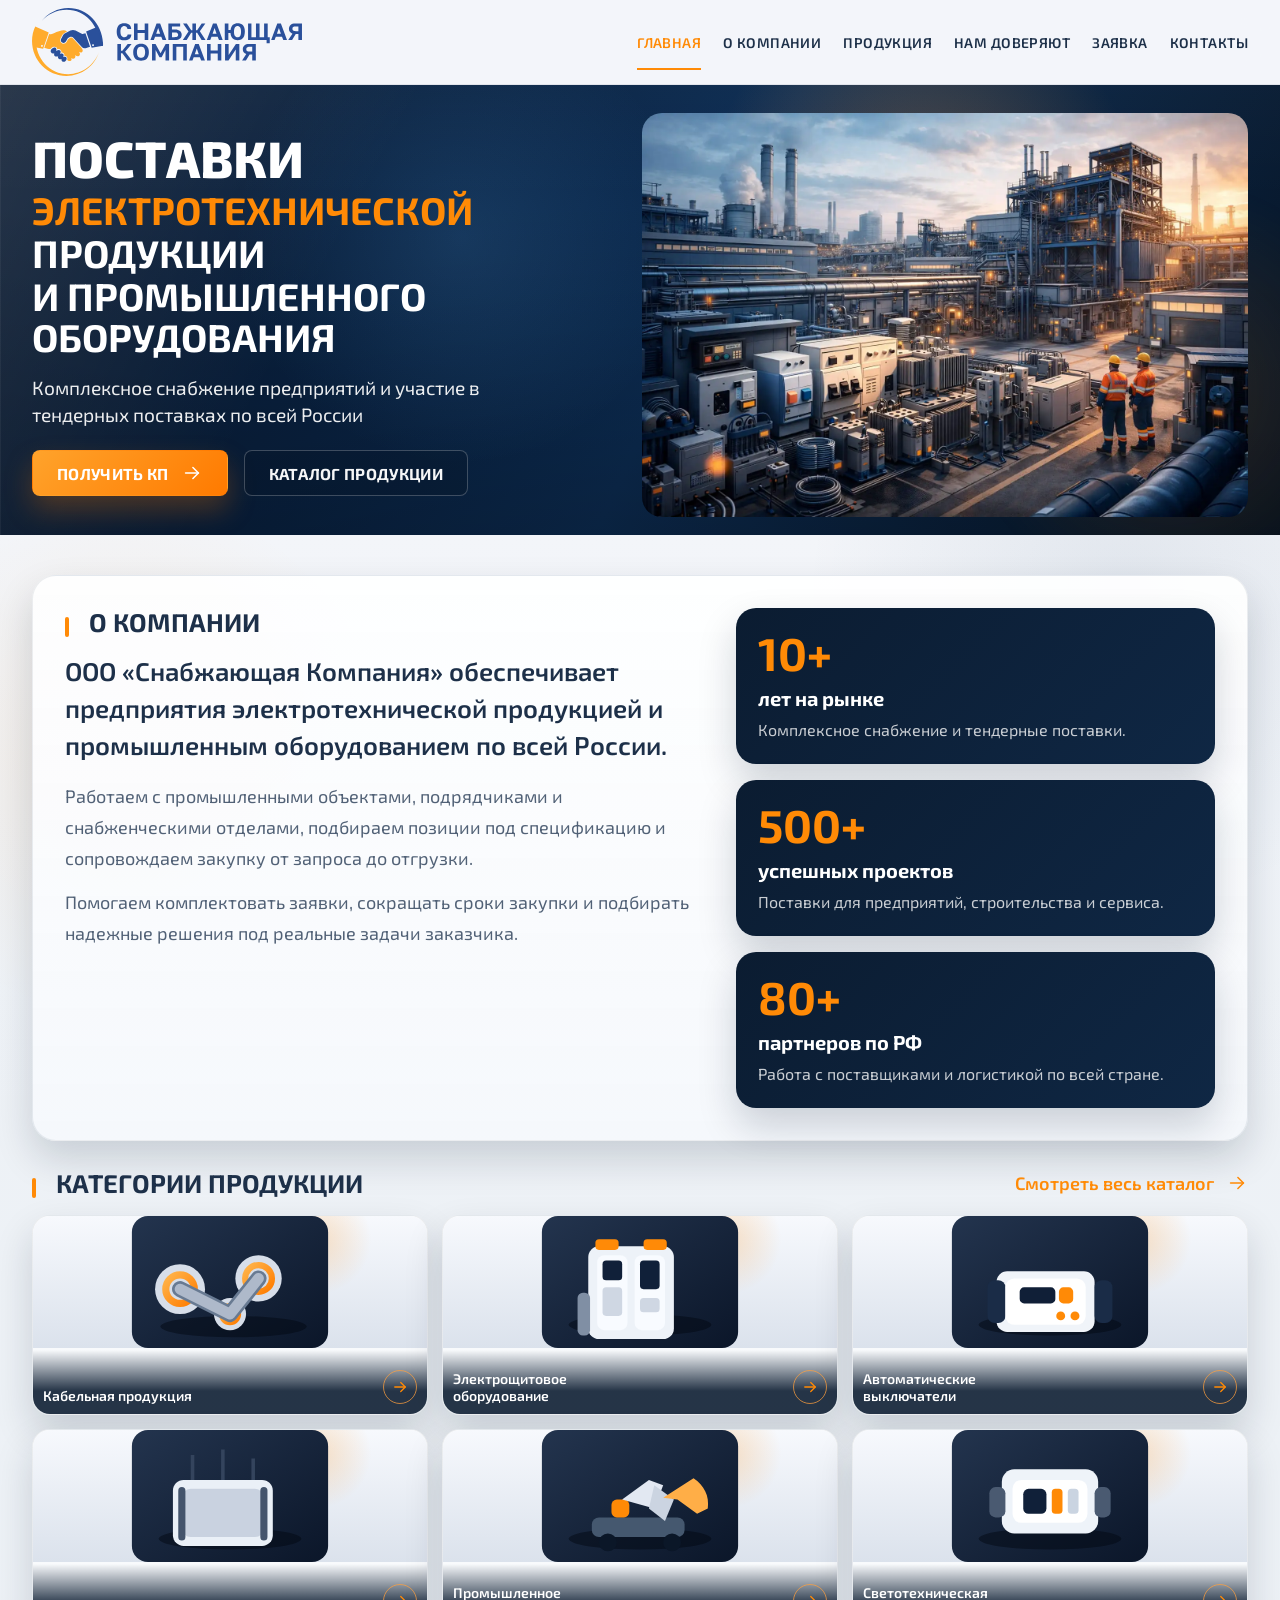
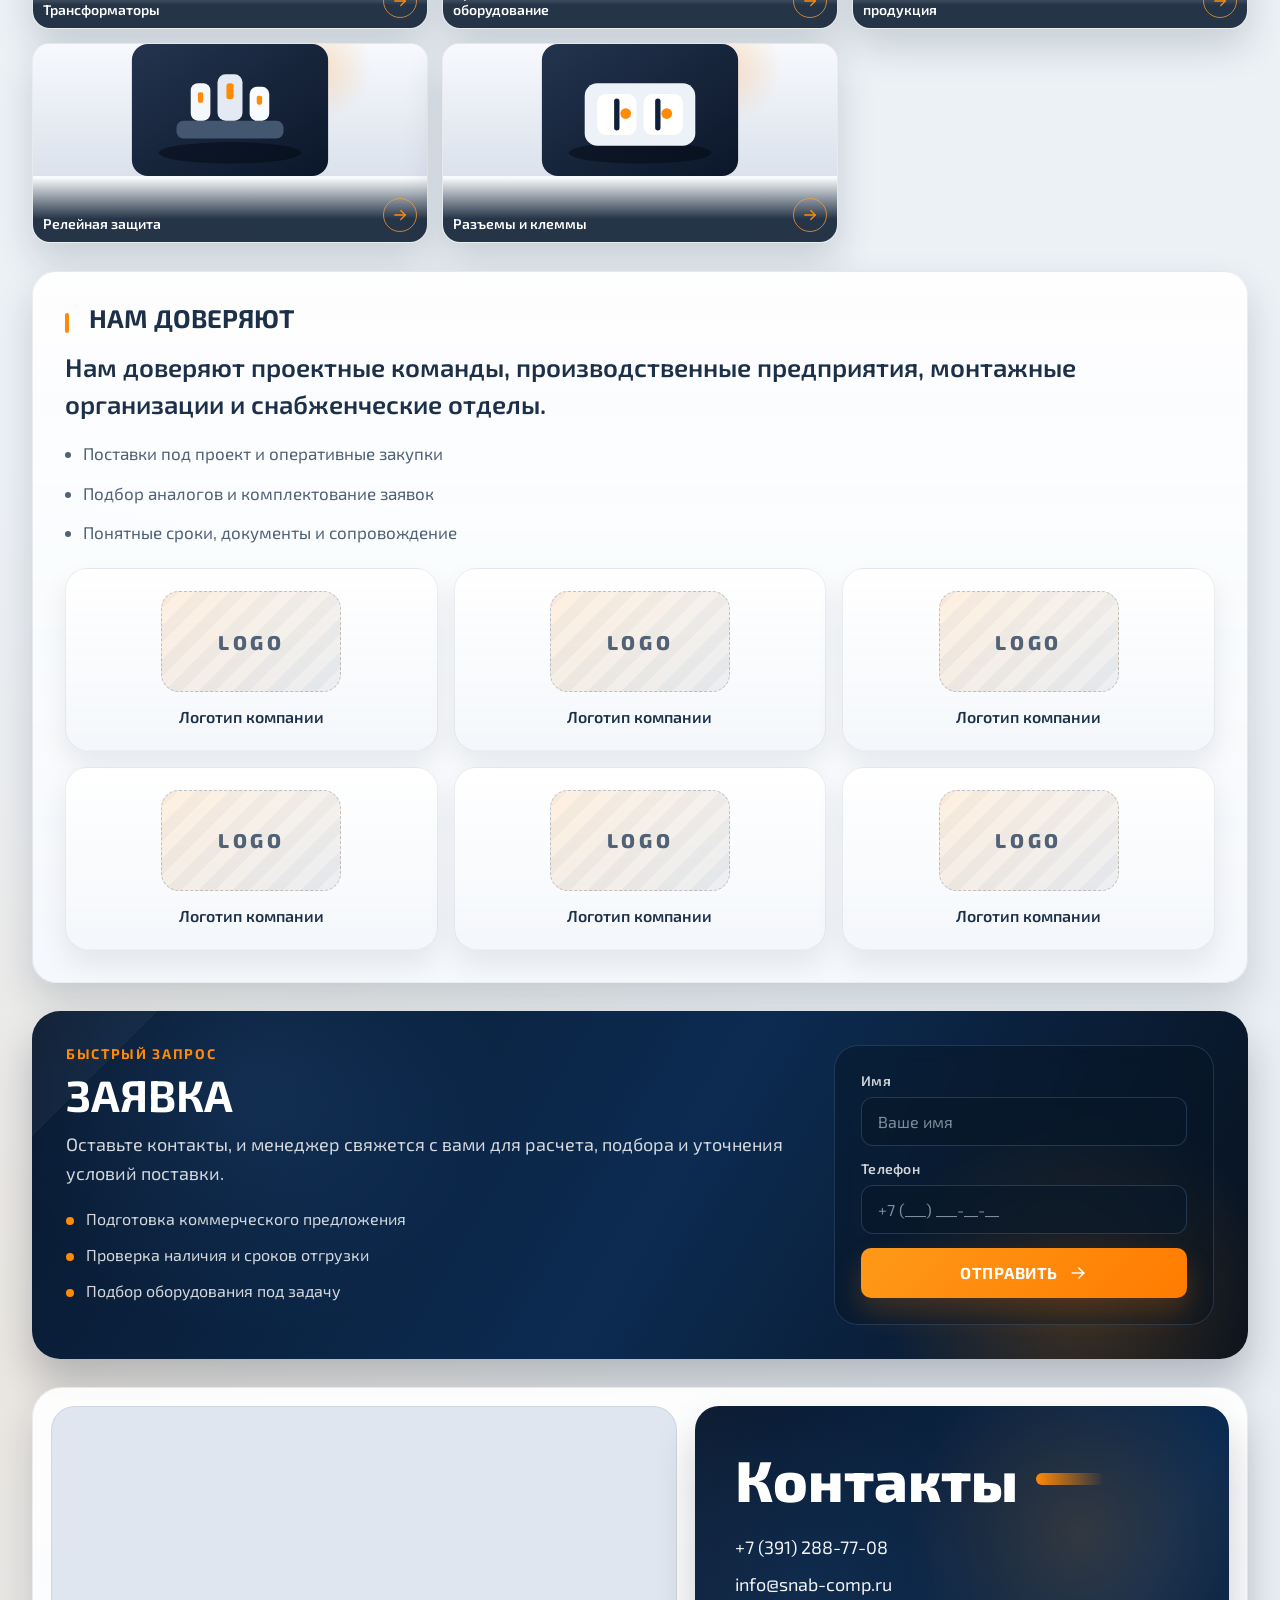
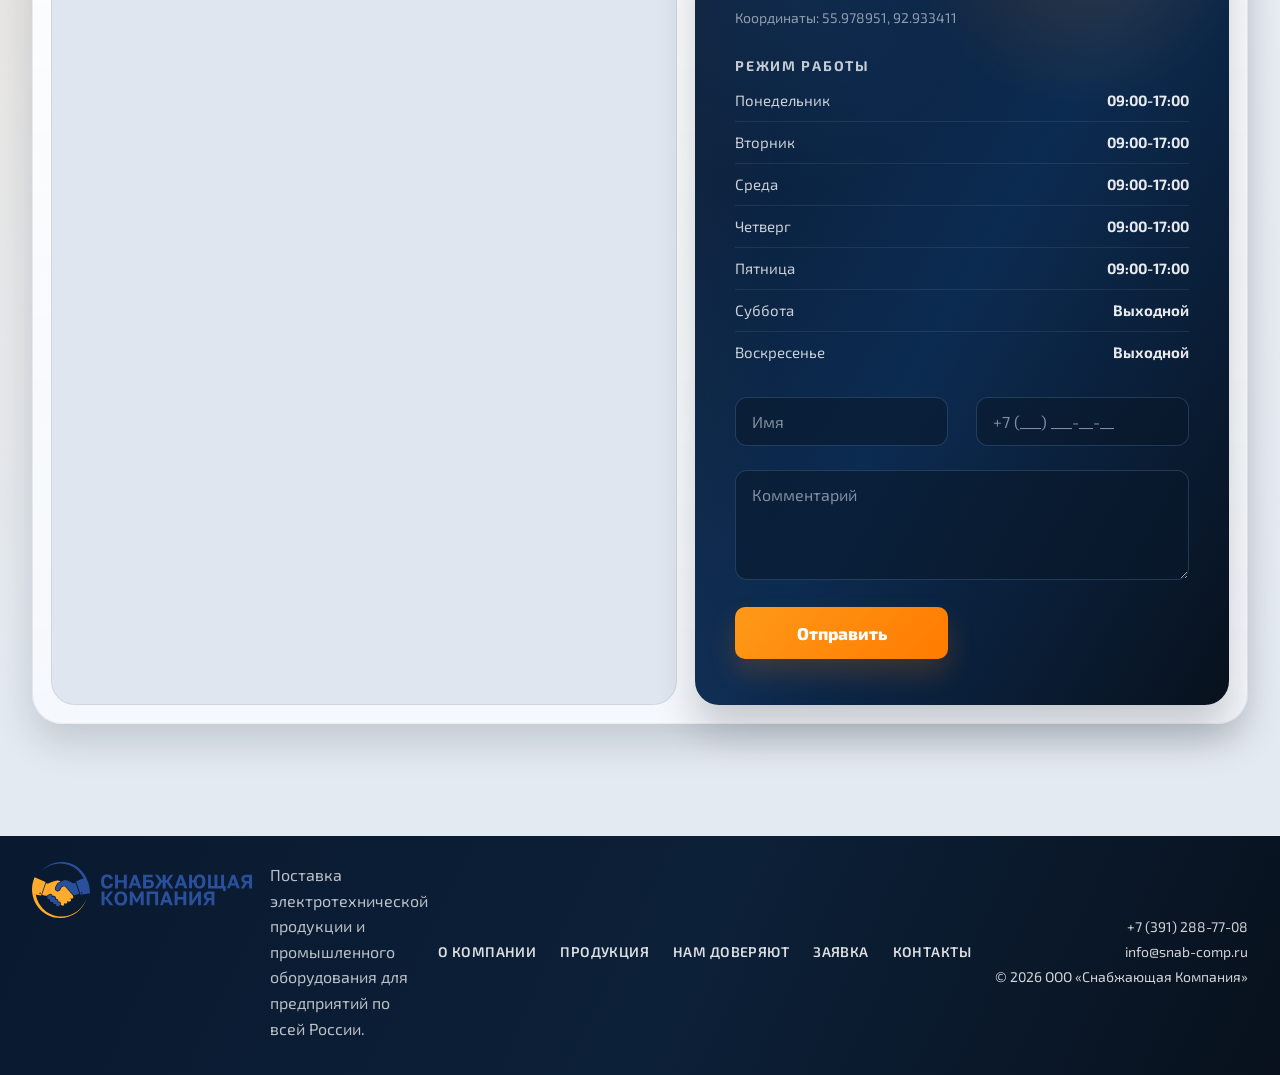
==== index.html @ 2ffc9b5c "доработка фотки" ====
<!DOCTYPE html>
<html lang="ru">
<head>
  <meta charset="UTF-8">
  <meta name="viewport" content="width=device-width, initial-scale=1.0">
  <title>ООО Снабжающая Компания</title>
  <link rel="preconnect" href="https://fonts.googleapis.com">
  <link rel="preconnect" href="https://fonts.gstatic.com" crossorigin>
  <link rel="icon" href="Вектор.svg" type="image/svg+xml">
  <link href="https://fonts.googleapis.com/css2?family=Exo+2:wght@400;500;600;700;800&display=swap" rel="stylesheet">
  <link rel="stylesheet" href="styles.css">
</head>
<body>
  <div class="page-shell">
    <header class="site-header">
      <div class="container header-row">
      
        <img class="header__logo" src="Вектор.svg" alt="ООО Снабжающая Компания">
        

        <nav class="main-nav" aria-label="Главное меню">
          <a class="active" href="#home">Главная</a>
          <a href="#about">О компании</a>
          <a href="#products">Продукция</a>
          <a href="#trust">Нам доверяют</a>
          <a href="#request">Заявка</a>
          <a href="#contacts">Контакты</a>
        </nav>

        
      </div>
    </header>

    <main>
      <section class="hero" id="home">
        <div class="container hero-grid">
          <div class="hero-copy">
            <p class="hero-kicker">ПОСТАВКИ</p>
            <h1>
              <span>ЭЛЕКТРОТЕХНИЧЕСКОЙ</span>
              <span>ПРОДУКЦИИ</span>
              <span>И ПРОМЫШЛЕННОГО ОБОРУДОВАНИЯ</span>
            </h1>
            <p class="hero-text">
              Комплексное снабжение предприятий
              и участие в тендерных поставках по всей России
            </p>
            <div class="hero-actions">
              <a class="hero-button hero-button-primary" href="#request">
                ПОЛУЧИТЬ КП
                <svg viewBox="0 0 24 24" aria-hidden="true">
                  <path d="M5 12h14" fill="none" stroke="currentColor" stroke-width="1.7" stroke-linecap="round" />
                  <path d="m13 6 6 6-6 6" fill="none" stroke="currentColor" stroke-width="1.7" stroke-linecap="round" stroke-linejoin="round" />
                </svg>
              </a>
              <a class="hero-button hero-button-secondary" href="#products">КАТАЛОГ ПРОДУКЦИИ</a>
            </div>
          </div>

         <div class="hero-visual">
            <img class="hero-image" src="./images/hero-image.webp" alt="Поставка электротехнической продукции и промышленного оборудования">
          </div>
         </div>

      
      </section>

      <div class="content-zone">
        <section class="site-section about-section" id="about">
          <div class="container">
            <div class="section-shell about-grid">
              <div class="about-copy">
                <div class="section-heading compact">
                  <h2>О КОМПАНИИ</h2>
                </div>
                <p class="section-lead">
                  ООО «Снабжающая Компания» обеспечивает предприятия
                  электротехнической продукцией и промышленным оборудованием по
                  всей России.
                </p>
                <div class="section-text">
                  <p>
                    Работаем с промышленными объектами, подрядчиками и
                    снабженческими отделами, подбираем позиции под
                    спецификацию и сопровождаем закупку от запроса до отгрузки.
                  </p>
                  <p>
                    Помогаем комплектовать заявки, сокращать сроки закупки и
                    подбирать надежные решения под реальные задачи заказчика.
                  </p>
                </div>
              </div>

              <div class="about-stats">
                <article class="about-stat-card">
                  <strong>10+</strong>
                  <h3>лет на рынке</h3>
                  <p>Комплексное снабжение и тендерные поставки.</p>
                </article>
                <article class="about-stat-card">
                  <strong>500+</strong>
                  <h3>успешных проектов</h3>
                  <p>Поставки для предприятий, строительства и сервиса.</p>
                </article>
                <article class="about-stat-card">
                  <strong>80+</strong>
                  <h3>партнеров по РФ</h3>
                  <p>Работа с поставщиками и логистикой по всей стране.</p>
                </article>
              </div>
            </div>
          </div>
        </section>

        <section class="site-section products-section" id="products">
          <div class="container">
            <div class="section-heading">
              <h2>КАТЕГОРИИ ПРОДУКЦИИ</h2>
              <a href="#request" class="section-link">
                Смотреть весь каталог
                <svg viewBox="0 0 24 24" aria-hidden="true">
                  <path d="M5 12h14" fill="none" stroke="currentColor" stroke-width="1.7" stroke-linecap="round" />
                  <path d="m13 6 6 6-6 6" fill="none" stroke="currentColor" stroke-width="1.7" stroke-linecap="round" stroke-linejoin="round" />
                </svg>
              </a>
            </div>

            <div class="products-grid">
              <article class="category-card">
                <div class="category-media">
                  <svg viewBox="0 0 220 148" aria-hidden="true">
                    <defs>
                      <linearGradient id="cat-bg-1" x1="0%" y1="0%" x2="100%" y2="100%">
                        <stop offset="0%" stop-color="#23344e" />
                        <stop offset="100%" stop-color="#0b1629" />
                      </linearGradient>
                      <linearGradient id="cat-orange-1" x1="0%" y1="0%" x2="100%" y2="100%">
                        <stop offset="0%" stop-color="#ffb54c" />
                        <stop offset="100%" stop-color="#ff7c00" />
                      </linearGradient>
                    </defs>
                    <rect width="220" height="148" rx="18" fill="url(#cat-bg-1)" />
                    <ellipse cx="114" cy="124" rx="82" ry="12" fill="#020913" opacity="0.5" />
                    <g transform="translate(24 28)">
                      <circle cx="30" cy="54" r="28" fill="#d7dee9" />
                      <circle cx="30" cy="54" r="16" fill="none" stroke="url(#cat-orange-1)" stroke-width="8" />
                      <circle cx="118" cy="42" r="26" fill="#d7dee9" />
                      <circle cx="118" cy="42" r="15" fill="none" stroke="url(#cat-orange-1)" stroke-width="7" />
                      <circle cx="86" cy="82" r="18" fill="#d7dee9" />
                      <circle cx="86" cy="82" r="10" fill="none" stroke="url(#cat-orange-1)" stroke-width="5" />
                      <path d="M30 54 86 82 118 42" fill="none" stroke="#687a92" stroke-width="18" stroke-linecap="round" stroke-linejoin="round" />
                      <path d="M30 54 86 82 118 42" fill="none" stroke="#aeb9ca" stroke-width="12" stroke-linecap="round" stroke-linejoin="round" />
                    </g>
                  </svg>
                </div>
                <div class="category-info">
                  <h3>Кабельная продукция</h3>
                  <span class="category-arrow">
                    <svg viewBox="0 0 24 24" aria-hidden="true">
                      <path d="M5 12h14" fill="none" stroke="currentColor" stroke-width="1.7" stroke-linecap="round" />
                      <path d="m13 6 6 6-6 6" fill="none" stroke="currentColor" stroke-width="1.7" stroke-linecap="round" stroke-linejoin="round" />
                    </svg>
                  </span>
                </div>
              </article>

              <article class="category-card">
                <div class="category-media">
                  <svg viewBox="0 0 220 148" aria-hidden="true">
                    <rect width="220" height="148" rx="18" fill="url(#cat-bg-1)" />
                    <ellipse cx="110" cy="122" rx="80" ry="12" fill="#020913" opacity="0.5" />
                    <g transform="translate(40 16)">
                      <rect x="12" y="18" width="96" height="104" rx="12" fill="#edf2f8" />
                      <rect x="22" y="28" width="34" height="84" rx="8" fill="#f8fbff" />
                      <rect x="64" y="28" width="34" height="84" rx="8" fill="#f8fbff" />
                      <rect x="20" y="10" width="26" height="12" rx="4" fill="#ff8a07" />
                      <rect x="74" y="10" width="26" height="12" rx="4" fill="#ff8a07" />
                      <rect x="28" y="34" width="22" height="22" rx="4" fill="#102039" />
                      <rect x="70" y="34" width="22" height="32" rx="4" fill="#102039" />
                      <rect x="70" y="76" width="22" height="16" rx="4" fill="#cfd7e3" />
                      <rect x="28" y="64" width="22" height="32" rx="4" fill="#cfd7e3" />
                      <rect x="0" y="70" width="14" height="48" rx="6" fill="#808fa4" />
                    </g>
                  </svg>
                </div>
                <div class="category-info">
                  <h3>Электрощитовое оборудование</h3>
                  <span class="category-arrow">
                    <svg viewBox="0 0 24 24" aria-hidden="true">
                      <path d="M5 12h14" fill="none" stroke="currentColor" stroke-width="1.7" stroke-linecap="round" />
                      <path d="m13 6 6 6-6 6" fill="none" stroke="currentColor" stroke-width="1.7" stroke-linecap="round" stroke-linejoin="round" />
                    </svg>
                  </span>
                </div>
              </article>

              <article class="category-card">
                <div class="category-media">
                  <svg viewBox="0 0 220 148" aria-hidden="true">
                    <rect width="220" height="148" rx="18" fill="url(#cat-bg-1)" />
                    <ellipse cx="110" cy="122" rx="80" ry="12" fill="#020913" opacity="0.5" />
                    <g transform="translate(32 24)">
                      <rect x="18" y="38" width="110" height="68" rx="12" fill="#f0f4f9" />
                      <rect x="8" y="48" width="20" height="48" rx="8" fill="#1a2c47" />
                      <rect x="128" y="48" width="20" height="48" rx="8" fill="#1a2c47" />
                      <rect x="28" y="46" width="90" height="52" rx="10" fill="#ffffff" />
                      <rect x="44" y="56" width="40" height="18" rx="5" fill="#101f37" />
                      <rect x="88" y="56" width="16" height="18" rx="5" fill="#ff8a06" />
                      <g fill="#ff8a06">
                        <circle cx="90" cy="88" r="5" />
                        <circle cx="106" cy="88" r="5" />
                      </g>
                    </g>
                  </svg>
                </div>
                <div class="category-info">
                  <h3>Автоматические выключатели</h3>
                  <span class="category-arrow">
                    <svg viewBox="0 0 24 24" aria-hidden="true">
                      <path d="M5 12h14" fill="none" stroke="currentColor" stroke-width="1.7" stroke-linecap="round" />
                      <path d="m13 6 6 6-6 6" fill="none" stroke="currentColor" stroke-width="1.7" stroke-linecap="round" stroke-linejoin="round" />
                    </svg>
                  </span>
                </div>
              </article>

              <article class="category-card">
                <div class="category-media">
                  <svg viewBox="0 0 220 148" aria-hidden="true">
                    <rect width="220" height="148" rx="18" fill="url(#cat-bg-1)" />
                    <ellipse cx="110" cy="122" rx="80" ry="12" fill="#020913" opacity="0.5" />
                    <g transform="translate(46 16)">
                      <rect x="0" y="40" width="112" height="74" rx="12" fill="#eaf0f7" />
                      <rect x="10" y="50" width="92" height="54" rx="10" fill="#c9d2e0" />
                      <g fill="#44546c">
                        <rect x="6" y="48" width="8" height="60" rx="4" />
                        <rect x="98" y="48" width="8" height="60" rx="4" />
                      </g>
                      <g fill="none" stroke="#34445d" stroke-width="4">
                        <path d="M22 40V12" />
                        <path d="M56 40V6" />
                        <path d="M90 40V16" />
                      </g>
                    </g>
                  </svg>
                </div>
                <div class="category-info">
                  <h3>Трансформаторы</h3>
                  <span class="category-arrow">
                    <svg viewBox="0 0 24 24" aria-hidden="true">
                      <path d="M5 12h14" fill="none" stroke="currentColor" stroke-width="1.7" stroke-linecap="round" />
                      <path d="m13 6 6 6-6 6" fill="none" stroke="currentColor" stroke-width="1.7" stroke-linecap="round" stroke-linejoin="round" />
                    </svg>
                  </span>
                </div>
              </article>

              <article class="category-card">
                <div class="category-media">
                  <svg viewBox="0 0 220 148" aria-hidden="true">
                    <rect width="220" height="148" rx="18" fill="url(#cat-bg-1)" />
                    <ellipse cx="110" cy="122" rx="80" ry="12" fill="#020913" opacity="0.5" />
                    <g transform="translate(38 20)">
                      <rect x="18" y="78" width="104" height="22" rx="8" fill="#45586f" />
                      <rect x="40" y="58" width="20" height="20" rx="6" fill="#ff8a06" />
                      <path d="M52 58 82 36l16 6-10 26Z" fill="#e2e8f2" />
                      <path d="M88 42 110 58l-10 24-18-14Z" fill="#cbd4e1" />
                      <path d="M98 56 132 34c12 8 18 20 16 34l-12 6-22-16Z" fill="#ffae47" />
                      <circle cx="36" cy="106" r="10" fill="#0b1728" />
                      <circle cx="108" cy="106" r="10" fill="#0b1728" />
                    </g>
                  </svg>
                </div>
                <div class="category-info">
                  <h3>Промышленное оборудование</h3>
                  <span class="category-arrow">
                    <svg viewBox="0 0 24 24" aria-hidden="true">
                      <path d="M5 12h14" fill="none" stroke="currentColor" stroke-width="1.7" stroke-linecap="round" />
                      <path d="m13 6 6 6-6 6" fill="none" stroke="currentColor" stroke-width="1.7" stroke-linecap="round" stroke-linejoin="round" />
                    </svg>
                  </span>
                </div>
              </article>

              <article class="category-card">
                <div class="category-media">
                  <svg viewBox="0 0 220 148" aria-hidden="true">
                    <rect width="220" height="148" rx="18" fill="url(#cat-bg-1)" />
                    <ellipse cx="110" cy="122" rx="80" ry="12" fill="#020913" opacity="0.5" />
                    <g transform="translate(34 22)">
                      <rect x="22" y="22" width="108" height="72" rx="14" fill="#eef3f9" />
                      <rect x="34" y="34" width="84" height="48" rx="10" fill="#ffffff" />
                      <rect x="46" y="44" width="26" height="28" rx="6" fill="#102039" />
                      <rect x="78" y="44" width="12" height="28" rx="4" fill="#ff8a06" />
                      <rect x="96" y="44" width="12" height="28" rx="4" fill="#cad4e1" />
                      <rect x="8" y="42" width="18" height="34" rx="7" fill="#4a5a71" />
                      <rect x="126" y="42" width="18" height="34" rx="7" fill="#4a5a71" />
                    </g>
                  </svg>
                </div>
                <div class="category-info">
                  <h3>Светотехническая продукция</h3>
                  <span class="category-arrow">
                    <svg viewBox="0 0 24 24" aria-hidden="true">
                      <path d="M5 12h14" fill="none" stroke="currentColor" stroke-width="1.7" stroke-linecap="round" />
                      <path d="m13 6 6 6-6 6" fill="none" stroke="currentColor" stroke-width="1.7" stroke-linecap="round" stroke-linejoin="round" />
                    </svg>
                  </span>
                </div>
              </article>

              <article class="category-card">
                <div class="category-media">
                  <svg viewBox="0 0 220 148" aria-hidden="true">
                    <rect width="220" height="148" rx="18" fill="url(#cat-bg-1)" />
                    <ellipse cx="110" cy="122" rx="80" ry="12" fill="#020913" opacity="0.5" />
                    <g transform="translate(26 18)">
                      <rect x="24" y="68" width="120" height="20" rx="8" fill="#445770" />
                      <rect x="40" y="26" width="22" height="42" rx="8" fill="#f4f8fd" />
                      <rect x="70" y="16" width="28" height="52" rx="9" fill="#e3eaf3" />
                      <rect x="106" y="30" width="22" height="38" rx="8" fill="#f8fbff" />
                      <rect x="48" y="36" width="6" height="12" rx="2" fill="#ff8a06" />
                      <rect x="80" y="26" width="8" height="18" rx="3" fill="#ff8a06" />
                      <rect x="114" y="40" width="6" height="10" rx="2" fill="#ff8a06" />
                    </g>
                  </svg>
                </div>
                <div class="category-info">
                  <h3>Релейная защита</h3>
                  <span class="category-arrow">
                    <svg viewBox="0 0 24 24" aria-hidden="true">
                      <path d="M5 12h14" fill="none" stroke="currentColor" stroke-width="1.7" stroke-linecap="round" />
                      <path d="m13 6 6 6-6 6" fill="none" stroke="currentColor" stroke-width="1.7" stroke-linecap="round" stroke-linejoin="round" />
                    </svg>
                  </span>
                </div>
              </article>

              <article class="category-card">
                <div class="category-media">
                  <svg viewBox="0 0 220 148" aria-hidden="true">
                    <rect width="220" height="148" rx="18" fill="url(#cat-bg-1)" />
                    <ellipse cx="110" cy="122" rx="80" ry="12" fill="#020913" opacity="0.5" />
                    <g transform="translate(36 18)">
                      <rect x="12" y="26" width="124" height="70" rx="14" fill="#edf2f8" />
                      <rect x="26" y="38" width="44" height="46" rx="10" fill="#ffffff" />
                      <rect x="78" y="38" width="44" height="46" rx="10" fill="#ffffff" />
                      <path d="M48 46v30M94 46v30" fill="none" stroke="#102039" stroke-width="6" stroke-linecap="round" />
                      <circle cx="58" cy="60" r="6" fill="#ff8a06" />
                      <circle cx="104" cy="60" r="6" fill="#ff8a06" />
                    </g>
                  </svg>
                </div>
                <div class="category-info">
                  <h3>Разъемы и клеммы</h3>
                  <span class="category-arrow">
                    <svg viewBox="0 0 24 24" aria-hidden="true">
                      <path d="M5 12h14" fill="none" stroke="currentColor" stroke-width="1.7" stroke-linecap="round" />
                      <path d="m13 6 6 6-6 6" fill="none" stroke="currentColor" stroke-width="1.7" stroke-linecap="round" stroke-linejoin="round" />
                    </svg>
                  </span>
                </div>
              </article>
            </div>
          </div>
        </section>

        <section class="site-section trust-section" id="trust">
          <div class="container">
            <div class="section-shell trust-grid">
              <div class="trust-copy">
                <div class="section-heading compact">
                  <h2>НАМ ДОВЕРЯЮТ</h2>
                </div>
                <p class="section-lead">
                  Нам доверяют проектные команды, производственные предприятия,
                  монтажные организации и снабженческие отделы.
                </p>
                <ul class="trust-list">
                  <li>Поставки под проект и оперативные закупки</li>
                  <li>Подбор аналогов и комплектование заявок</li>
                  <li>Понятные сроки, документы и сопровождение</li>
                </ul>
              </div>

              <div class="partners-grid">
                <article class="partner-placeholder">
                  <div class="partner-placeholder__mark">LOGO</div>
                  <p>Логотип компании</p>
                </article>
                <article class="partner-placeholder">
                  <div class="partner-placeholder__mark">LOGO</div>
                  <p>Логотип компании</p>
                </article>
                <article class="partner-placeholder">
                  <div class="partner-placeholder__mark">LOGO</div>
                  <p>Логотип компании</p>
                </article>
                <article class="partner-placeholder">
                  <div class="partner-placeholder__mark">LOGO</div>
                  <p>Логотип компании</p>
                </article>
                <article class="partner-placeholder">
                  <div class="partner-placeholder__mark">LOGO</div>
                  <p>Логотип компании</p>
                </article>
                <article class="partner-placeholder">
                  <div class="partner-placeholder__mark">LOGO</div>
                  <p>Логотип компании</p>
                </article>
              </div>
            </div>
          </div>
        </section>

        <section class="site-section request-section" id="request">
          <div class="container">
            <div class="request-shell">
              <div class="request-copy">
                <p class="request-kicker">Быстрый запрос</p>
                <h2>ЗАЯВКА</h2>
                <p class="request-text">
                  Оставьте контакты, и менеджер свяжется с вами для расчета,
                  подбора и уточнения условий поставки.
                </p>
                <ul class="request-list">
                  <li>Подготовка коммерческого предложения</li>
                  <li>Проверка наличия и сроков отгрузки</li>
                  <li>Подбор оборудования под задачу</li>
                </ul>
              </div>

              <form class="request-form" method="post">
                <label class="form-field">
                  <span>Имя</span>
                  <input type="text" name="request_name" placeholder="Ваше имя" required>
                </label>
                <label class="form-field">
                  <span>Телефон</span>
                  <input type="tel" name="request_phone" placeholder="+7 (___) ___-__-__" required>
                </label>
                <button class="submit-button" type="submit">
                  ОТПРАВИТЬ
                  <svg viewBox="0 0 24 24" aria-hidden="true">
                    <path d="M5 12h14" fill="none" stroke="currentColor" stroke-width="1.7" stroke-linecap="round" />
                    <path d="m13 6 6 6-6 6" fill="none" stroke="currentColor" stroke-width="1.7" stroke-linecap="round" stroke-linejoin="round" />
                  </svg>
                </button>
              </form>
            </div>
          </div>
        </section>

        <section class="site-section contacts-section" id="contacts">
          <div class="container">
            <section class="contacts-shell">
              <div class="contacts-map-side">
                <div class="map-frame map-frame-edge">
                  <iframe
                    src="https://yandex.ru/map-widget/v1/?ll=92.933411%2C55.978951&mode=whatshere&whatshere%5Bpoint%5D=92.933411%2C55.978951&whatshere%5Bzoom%5D=17&z=17"
                    allowfullscreen
                    referrerpolicy="no-referrer-when-downgrade"
                    title="Карта с локацией компании"
                  ></iframe>
                </div>
              </div>

              <div class="contacts-panel">
                <div class="contacts-heading">
                  <h2>Контакты</h2>
                  <span class="contacts-heading-accent" aria-hidden="true"></span>
                </div>

                <div class="contacts-meta">
                  <a class="contacts-link" href="tel:+73912887708">+7 (391) 288-77-08</a>
                  <a class="contacts-link" href="mailto:info@snab-comp.ru">info@snab-comp.ru</a>
                  <p class="contacts-note">Координаты: 55.978951, 92.933411</p>
                </div>

                <div class="contacts-hours">
                  <p class="contacts-hours-title">Режим работы</p>
                  <ul class="work-hours work-hours-dark">
                    <li><span>Понедельник</span><strong>09:00-17:00</strong></li>
                    <li><span>Вторник</span><strong>09:00-17:00</strong></li>
                    <li><span>Среда</span><strong>09:00-17:00</strong></li>
                    <li><span>Четверг</span><strong>09:00-17:00</strong></li>
                    <li><span>Пятница</span><strong>09:00-17:00</strong></li>
                    <li><span>Суббота</span><strong>Выходной</strong></li>
                    <li><span>Воскресенье</span><strong>Выходной</strong></li>
                  </ul>
                </div>

                <form class="contacts-form" method="post">
                  <label class="contacts-form-field">
                    <span class="sr-only">Имя</span>
                    <input type="text" name="feedback_name" placeholder="Имя">
                  </label>
                  <label class="contacts-form-field">
                    <span class="sr-only">Телефон</span>
                    <input type="tel" name="feedback_phone" placeholder="+7 (___) ___-__-__">
                  </label>
                  <label class="contacts-form-field contacts-form-field-wide">
                    <span class="sr-only">Комментарий</span>
                    <textarea name="feedback_message" placeholder="Комментарий"></textarea>
                  </label>
                  <button class="contacts-submit" type="submit">Отправить</button>
                </form>
              </div>
            </section>
          </div>
        </section>
      </div>
    </main>

    <footer class="site-footer">
      <div class="container footer-grid">
        <div class="footer-brand">
          <img class="footer-logo" src="Вектор.svg" alt="ООО Снабжающая Компания">
          <p class="footer-description">
            Поставка электротехнической продукции и промышленного оборудования
            для предприятий по всей России.
          </p>
        </div>

        <nav class="footer-nav" aria-label="Меню в подвале">
          <a href="#about">О компании</a>
          <a href="#products">Продукция</a>
          <a href="#trust">Нам доверяют</a>
          <a href="#request">Заявка</a>
          <a href="#contacts">Контакты</a>
        </nav>

        <div class="footer-meta">
          <a href="tel:+73912887708">+7 (391) 288-77-08</a>
          <a href="mailto:info@snab-comp.ru">info@snab-comp.ru</a>
          <span>© 2026 ООО «Снабжающая Компания»</span>
        </div>
      </div>
    </footer>
  </div>
</body>
</html>
---- styles.css ----
:root {
  --bg: #edf1f6;
  --bg-strong: #e7ecf3;
  --panel: #f7f9fc;
  --white: #ffffff;
  --text: #102742;
  --nav: #1d3049;
  --nav-muted: #516176;
  --accent: #ff8a06;
  --glow: 0 18px 38px rgba(8, 23, 42, 0.16);
}

*,
*::before,
*::after {
  box-sizing: border-box;
}

html {
  scroll-behavior: smooth;
}

body {
  margin: 0;
  min-width: 320px;
  font-family: "Exo 2", "Segoe UI", sans-serif;
  background:
    radial-gradient(circle at 0% 70%, rgba(255, 138, 6, 0.08), transparent 28%),
    linear-gradient(180deg, #eff2f6 0%, #ecf1f6 48%, #e3e9f0 100%);
  color: var(--text);
}

img {
  display: block;
  max-width: 100%;
}

a {
  color: inherit;
  text-decoration: none;
}

button,
input,
textarea {
  font: inherit;
}

.page-shell {
  position: relative;
  overflow-x: clip;
}

.container {
  width: min(1440px, calc(100% - 64px));
  margin: 0 auto;
}

.site-header {
  position: sticky;
  top: 0;
  z-index: 20;
  background: rgba(244, 246, 250, 0.92);
  backdrop-filter: blur(16px);
  border-bottom: 1px solid rgba(16, 39, 66, 0.08);
}

.header-row {
  display: flex;
  align-items: center;
  justify-content: space-between;
  min-height: 84px;
  gap: 28px;
}

.header__logo {
  max-width: 270px;
}

.main-nav {
  display: flex;
  align-items: center;
  gap: 34px;
  margin-left: auto;
}

.main-nav a {
  position: relative;
  padding: 8px 0;
  font-size: 14px;
  font-weight: 600;
  letter-spacing: 0.03em;
  text-transform: uppercase;
  color: var(--nav);
}

.main-nav a::after {
  content: "";
  position: absolute;
  left: 0;
  right: 0;
  bottom: -11px;
  height: 2px;
  background: transparent;
}

.main-nav a.active,
.main-nav a:hover {
  color: var(--accent);
}

.main-nav a.active::after,
.main-nav a:hover::after {
  background: var(--accent);
}

.hero {
  position: relative;
  background:
    linear-gradient(118deg, rgba(255, 255, 255, 0.12) 0%, rgba(255, 255, 255, 0) 28%),
    linear-gradient(115deg, #09192f 0%, #092242 32%, #0c2c52 54%, #071526 100%);
  overflow: hidden;
}

.hero::before {
  content: "";
  position: absolute;
  inset: 0;
  background:
    linear-gradient(90deg, rgba(255, 255, 255, 0.05) 0 1px, transparent 1px 14%),
    radial-gradient(circle at 72% 26%, rgba(255, 160, 63, 0.3), transparent 22%),
    radial-gradient(circle at 36% 34%, rgba(102, 187, 255, 0.14), transparent 26%),
    linear-gradient(180deg, rgba(255, 255, 255, 0.02), transparent 26%, rgba(0, 0, 0, 0.22) 100%);
  pointer-events: none;
}

.hero::after {
  content: "";
  position: absolute;
  inset: auto -8% -15% auto;
  width: 420px;
  height: 420px;
  border-radius: 50%;
  background: radial-gradient(circle, rgba(255, 138, 6, 0.14), rgba(255, 138, 6, 0) 72%);
  filter: blur(8px);
  pointer-events: none;
}

.hero-grid {
  position: relative;
  z-index: 1;
  display: grid;
  grid-template-columns: 1fr 1.14fr;
  align-items: center;
  gap: 16px;
  min-height: 372px;
  padding: 28px 0 18px;
}

.hero-copy {
  max-width: 560px;
  padding-right: 24px;
}

.hero-kicker {
  margin: 0 0 8px;
  color: var(--white);
  font-size: clamp(30px, 4vw, 58px);
  font-weight: 800;
  line-height: 0.95;
}

.hero h1 {
  margin: 0;
  display: flex;
  flex-direction: column;
  gap: 2px;
  color: var(--white);
  font-size: clamp(25px, 3vw, 46px);
  font-weight: 700;
  line-height: 1.06;
  text-transform: uppercase;
}

.hero h1 span:first-child {
  color: var(--accent);
}

.hero-text {
  max-width: 520px;
  margin: 18px 0 22px;
  color: rgba(255, 255, 255, 0.92);
  font-size: clamp(18px, 1.5vw, 21px);
  line-height: 1.38;
}

.hero-actions {
  display: flex;
  flex-wrap: wrap;
  gap: 16px;
}

.hero-button {
  display: inline-flex;
  align-items: center;
  justify-content: center;
  min-height: 46px;
  padding: 0 24px;
  border-radius: 8px;
  border: 1px solid rgba(255, 255, 255, 0.22);
  font-size: 16px;
  font-weight: 700;
  letter-spacing: 0.02em;
  text-transform: uppercase;
}

.hero-button-primary {
  color: var(--white);
  background: linear-gradient(135deg, #ffa32b 0%, #ff7a00 100%);
  border-color: transparent;
  box-shadow: 0 14px 28px rgba(255, 122, 0, 0.26);
}

.hero-button-primary svg {
  width: 22px;
  height: 22px;
  margin-left: 12px;
}

.hero-button-secondary {
  color: rgba(255, 255, 255, 0.96);
  background: rgba(9, 21, 38, 0.3);
}

.hero-image {
border-radius: 20px;
width: 100%;
max-width: 800px;
}

.hero-gridlines {
  position: absolute;
  inset: 10% 4% 2% 8%;
  background:
    linear-gradient(transparent 0 74%, rgba(255, 255, 255, 0.08) 74% 75%, transparent 75%),
    linear-gradient(90deg, transparent 0 70%, rgba(255, 255, 255, 0.08) 70% 71%, transparent 71%),
    linear-gradient(135deg, rgba(255, 138, 6, 0.24) 0%, rgba(255, 138, 6, 0) 44%);
  filter: blur(1px);
}

.hero-art {
  position: relative;
  z-index: 1;
  width: 100%;
  max-width: 860px;
  height: auto;
  margin-left: auto;
  filter: drop-shadow(0 28px 32px rgba(0, 0, 0, 0.34));
}

.hero-stats {
  position: relative;
  z-index: 1;
  display: grid;
  grid-template-columns: repeat(3, minmax(0, 1fr));
  min-height: 54px;
  border-top: 1px solid rgba(255, 255, 255, 0.18);
  color: rgba(255, 255, 255, 0.95);
}

.hero-stat {
  display: flex;
  align-items: center;
  gap: 16px;
  padding: 12px 18px;
  border-right: 1px solid rgba(255, 255, 255, 0.14);
}

.hero-stat:last-child {
  border-right: 0;
}

.hero-stat svg {
  width: 30px;
  height: 30px;
  color: rgba(255, 255, 255, 0.88);
  flex-shrink: 0;
}

.hero-stat span {
  font-size: 17px;
  line-height: 1.2;
}

.hero-stat strong {
  font-size: 30px;
  font-weight: 700;
}

.content-zone {
  position: relative;
  padding: 40px 0 70px;
}

.content-zone::before {
  content: "";
  position: absolute;
  inset: 0 0 auto;
  height: 560px;
  background:
    radial-gradient(circle at 10% 40%, rgba(255, 138, 6, 0.09), transparent 22%),
    radial-gradient(circle at 88% 10%, rgba(14, 54, 97, 0.08), transparent 26%),
    linear-gradient(180deg, #f3f5f9 0%, #eff3f8 48%, rgba(239, 243, 248, 0.12) 100%);
  pointer-events: none;
}

.site-section {
  position: relative;
  z-index: 1;
  padding: 0 0 28px;
}

.section-shell {
  position: relative;
  padding: 32px;
  border-radius: 24px;
  background: linear-gradient(180deg, rgba(255, 255, 255, 0.92), rgba(245, 248, 252, 0.98));
  border: 1px solid rgba(16, 39, 66, 0.08);
  box-shadow: var(--glow);
}

.section-heading {
  display: flex;
  align-items: center;
  justify-content: space-between;
  gap: 20px;
  margin-bottom: 18px;
}

.section-heading.compact {
  margin-bottom: 16px;
}

.section-heading h2 {
  position: relative;
  margin: 0;
  padding-left: 24px;
  color: var(--nav);
  font-size: clamp(24px, 2vw, 30px);
  font-weight: 700;
  line-height: 1.1;
}

.section-heading h2::before {
  content: "";
  position: absolute;
  left: 0;
  top: 9px;
  width: 4px;
  height: 20px;
  border-radius: 999px;
  background: var(--accent);
}

.section-link {
  display: inline-flex;
  align-items: center;
  gap: 12px;
  color: var(--accent);
  font-size: 18px;
  font-weight: 600;
}

.section-link svg {
  width: 22px;
  height: 22px;
}

.section-lead {
  margin: 0 0 18px;
  color: var(--nav);
  font-size: clamp(20px, 2vw, 26px);
  font-weight: 600;
  line-height: 1.45;
}

.section-text {
  display: grid;
  gap: 14px;
  color: var(--nav-muted);
  font-size: 18px;
  line-height: 1.7;
}

.section-text p {
  margin: 0;
}

.about-grid {
  display: grid;
  grid-template-columns: minmax(0, 1.15fr) minmax(320px, 0.85fr);
  gap: 24px;
  align-items: start;
}

.about-stats {
  display: grid;
  gap: 16px;
}

.about-stat-card {
  padding: 22px;
  border-radius: 20px;
  background: linear-gradient(135deg, #0b1c31 0%, #0f2744 100%);
  color: var(--white);
  box-shadow: 0 18px 38px rgba(8, 23, 42, 0.18);
}

.about-stat-card strong {
  display: block;
  margin-bottom: 10px;
  color: var(--accent);
  font-size: clamp(36px, 4vw, 46px);
  line-height: 1;
}

.about-stat-card h3 {
  margin: 0 0 8px;
  font-size: 20px;
  line-height: 1.2;
}

.about-stat-card p {
  margin: 0;
  color: rgba(255, 255, 255, 0.78);
  line-height: 1.5;
}

.products-grid {
  display: grid;
  grid-template-columns: repeat(4, minmax(0, 1fr));
  gap: 14px;
}

.category-card {
  position: relative;
  min-height: 200px;
  border-radius: 18px;
  overflow: hidden;
  background:
    linear-gradient(180deg, rgba(255, 255, 255, 0.08), transparent 24%),
    linear-gradient(180deg, #fefefe 0%, #f5f8fb 100%);
  border: 1px solid rgba(16, 39, 66, 0.08);
  box-shadow: var(--glow);
}

.category-card::after {
  content: "";
  position: absolute;
  inset: auto 0 0;
  height: 64px;
  background: linear-gradient(180deg, rgba(8, 25, 46, 0) 0%, rgba(8, 25, 46, 0.88) 64%);
  pointer-events: none;
}

.category-media {
  position: relative;
  height: 132px;
  background:
    radial-gradient(circle at 72% 18%, rgba(255, 138, 6, 0.22), transparent 18%),
    linear-gradient(180deg, #f7f9fd 0%, #dbe2ec 100%);
}

.category-media svg {
  display: block;
  width: 100%;
  height: 100%;
}

.category-info {
  position: absolute;
  left: 0;
  right: 0;
  bottom: 0;
  z-index: 1;
  display: flex;
  align-items: end;
  justify-content: space-between;
  gap: 10px;
  padding: 10px;
  color: var(--white);
}

.category-info h3 {
  margin: 0;
  max-width: 150px;
  font-size: 14px;
  font-weight: 600;
  line-height: 1.22;
}

.category-arrow {
  display: inline-grid;
  place-items: center;
  width: 34px;
  height: 34px;
  border: 1px solid rgba(255, 160, 61, 0.72);
  border-radius: 50%;
  color: var(--accent);
  flex-shrink: 0;
}

.category-arrow svg {
  width: 18px;
  height: 18px;
}

.trust-grid {
  display: grid;
  grid-template-columns: 1fr;
  gap: 22px;
  align-items: start;
}

.trust-list {
  margin: 0;
  padding: 0 0 0 18px;
  display: grid;
  gap: 12px;
  color: var(--nav-muted);
  font-size: 17px;
  line-height: 1.6;
}

.partners-grid {
  display: grid;
  grid-template-columns: repeat(3, minmax(0, 1fr));
  gap: 16px;
}

.partner-placeholder {
  display: grid;
  gap: 14px;
  justify-items: center;
  min-height: 164px;
  padding: 22px 18px;
  border-radius: 22px;
  background:
    linear-gradient(180deg, rgba(255, 255, 255, 0.92), rgba(244, 247, 251, 0.98));
  border: 1px solid rgba(16, 39, 66, 0.08);
  box-shadow: 0 14px 28px rgba(8, 23, 42, 0.08);
  text-align: center;
}

.partner-placeholder__mark {
  display: grid;
  place-items: center;
  width: min(100%, 180px);
  aspect-ratio: 16 / 9;
  border-radius: 18px;
  border: 1px dashed rgba(16, 39, 66, 0.22);
  background:
    linear-gradient(135deg, rgba(255, 138, 6, 0.12), rgba(16, 39, 66, 0.06)),
    repeating-linear-gradient(
      135deg,
      rgba(16, 39, 66, 0.03) 0 12px,
      rgba(255, 255, 255, 0.28) 12px 24px
    );
  color: var(--nav-muted);
  font-size: 20px;
  font-weight: 800;
  letter-spacing: 0.18em;
  text-transform: uppercase;
}

.partner-placeholder p {
  margin: 0;
  color: var(--nav);
  font-size: 16px;
  font-weight: 600;
  line-height: 1.35;
}

.request-shell {
  position: relative;
  display: grid;
  grid-template-columns: minmax(0, 1fr) 380px;
  gap: 28px;
  align-items: start;
  padding: 34px;
  border-radius: 28px;
  overflow: hidden;
  background: linear-gradient(120deg, #09192f 0%, #0c2b51 52%, #08111d 100%);
  box-shadow: 0 24px 40px rgba(6, 15, 28, 0.24);
}

.request-shell::before {
  content: "";
  position: absolute;
  inset: 0;
  background:
    radial-gradient(circle at 18% 22%, rgba(55, 111, 181, 0.18), transparent 24%),
    radial-gradient(circle at 86% 82%, rgba(255, 138, 6, 0.22), transparent 18%),
    linear-gradient(135deg, rgba(255, 255, 255, 0.04) 0 8%, transparent 8% 100%);
  pointer-events: none;
}

.request-copy,
.request-form {
  position: relative;
  z-index: 1;
}

.request-kicker {
  margin: 0 0 10px;
  color: var(--accent);
  font-size: 14px;
  font-weight: 700;
  letter-spacing: 0.12em;
  text-transform: uppercase;
}

.request-copy h2 {
  margin: 0 0 12px;
  color: var(--white);
  font-size: clamp(32px, 4vw, 44px);
  line-height: 1.05;
}

.request-text {
  margin: 0 0 20px;
  color: rgba(255, 255, 255, 0.82);
  font-size: 18px;
  line-height: 1.6;
}

.request-list {
  margin: 0;
  padding: 0;
  list-style: none;
  display: grid;
  gap: 12px;
}

.request-list li {
  position: relative;
  padding-left: 20px;
  color: rgba(255, 255, 255, 0.82);
  line-height: 1.5;
}

.request-list li::before {
  content: "";
  position: absolute;
  left: 0;
  top: 10px;
  width: 8px;
  height: 8px;
  border-radius: 50%;
  background: var(--accent);
}

.request-form {
  display: grid;
  gap: 14px;
  padding: 26px;
  border-radius: 24px;
  background: rgba(6, 19, 34, 0.42);
  border: 1px solid rgba(92, 128, 177, 0.28);
  backdrop-filter: blur(10px);
}

.form-field {
  display: grid;
  gap: 8px;
}

.form-field span {
  font-size: 14px;
  font-weight: 600;
  letter-spacing: 0.02em;
  color: var(--nav);
}

.request-form .form-field span {
  color: rgba(255, 255, 255, 0.82);
}

.form-field input,
.form-field textarea {
  width: 100%;
  padding: 14px 16px;
  border-radius: 12px;
  border: 1px solid rgba(16, 39, 66, 0.12);
  background: rgba(255, 255, 255, 0.9);
  color: var(--text);
  outline: none;
  transition: border-color 0.2s ease, box-shadow 0.2s ease, background 0.2s ease;
}

.request-form input {
  background: rgba(9, 24, 41, 0.62);
  border-color: rgba(82, 120, 170, 0.34);
  color: var(--white);
}

.request-form input::placeholder {
  color: rgba(214, 225, 239, 0.58);
}

.form-field textarea {
  min-height: 136px;
  resize: vertical;
}

.form-field input:focus,
.form-field textarea:focus {
  border-color: rgba(255, 138, 6, 0.75);
  box-shadow: 0 0 0 3px rgba(255, 138, 6, 0.14);
}

.submit-button {
  display: inline-flex;
  align-items: center;
  justify-content: center;
  gap: 10px;
  width: 100%;
  min-height: 50px;
  padding: 0 20px;
  border: 0;
  border-radius: 10px;
  background: linear-gradient(135deg, #ff9918 0%, #ff7b00 100%);
  box-shadow: 0 14px 28px rgba(255, 122, 0, 0.22);
  color: var(--white);
  font-size: 16px;
  font-weight: 700;
  letter-spacing: 0.03em;
  cursor: pointer;
}

.submit-button svg {
  width: 20px;
  height: 20px;
}

.contacts-shell {
  display: grid;
  grid-template-columns: minmax(0, 1.08fr) minmax(380px, 0.92fr);
  gap: 18px;
  padding: 18px;
  border-radius: 30px;
  background: linear-gradient(180deg, rgba(255, 255, 255, 0.92), rgba(245, 248, 252, 0.98));
  border: 1px solid rgba(16, 39, 66, 0.08);
  box-shadow: var(--glow);
}

.contacts-map-side {
  position: relative;
  min-height: 640px;
}

.map-frame {
  overflow: hidden;
  height: 100%;
  min-height: 100%;
  border-radius: 24px;
  border: 1px solid rgba(16, 39, 66, 0.08);
  background: #dfe6f0;
}

.map-frame-edge {
  border-radius: 24px;
}

.map-frame iframe {
  display: block;
  width: 100%;
  height: 100%;
  min-height: 640px;
  border: 0;
}

.contacts-panel {
  position: relative;
  display: flex;
  flex-direction: column;
  gap: 28px;
  padding: 46px 40px;
  border-radius: 24px;
  background:
    linear-gradient(120deg, #09192f 0%, #0c2b51 52%, #08111d 100%);
  box-shadow: 0 24px 40px rgba(6, 15, 28, 0.2);
}

.contacts-panel::before {
  content: "";
  position: absolute;
  inset: 0;
  background:
    radial-gradient(circle at 72% 14%, rgba(255, 138, 6, 0.16), transparent 20%),
    radial-gradient(circle at 18% 20%, rgba(55, 111, 181, 0.14), transparent 24%),
    linear-gradient(90deg, rgba(255, 255, 255, 0.02), transparent 16%);
  pointer-events: none;
}

.contacts-panel > * {
  position: relative;
  z-index: 1;
}

.contacts-heading {
  display: flex;
  align-items: center;
  gap: 18px;
}

.contacts-heading h2 {
  margin: 0;
  color: var(--white);
  font-size: clamp(42px, 4.5vw, 58px);
  font-weight: 800;
  line-height: 0.95;
}

.contacts-heading-accent {
  width: 68px;
  height: 12px;
  border-radius: 999px;
  background: linear-gradient(90deg, #ff8a06 0%, rgba(255, 138, 6, 0) 100%);
}

.contacts-meta {
  display: grid;
  gap: 10px;
}

.contacts-link {
  width: fit-content;
  color: rgba(255, 255, 255, 0.94);
  font-size: 18px;
  line-height: 1.45;
}

.contacts-note {
  margin: 0;
  color: rgba(255, 255, 255, 0.54);
  font-size: 14px;
  line-height: 1.6;
}

.contacts-hours {
  display: grid;
  gap: 16px;
}

.contacts-hours-title {
  margin: 0;
  color: rgba(255, 255, 255, 0.76);
  font-size: 14px;
  font-weight: 700;
  letter-spacing: 0.12em;
  text-transform: uppercase;
}

.work-hours {
  margin: 0;
  padding: 0;
  list-style: none;
}

.work-hours-dark {
  display: grid;
  gap: 10px;
}

.work-hours-dark li {
  display: flex;
  align-items: baseline;
  justify-content: space-between;
  gap: 18px;
  padding-bottom: 10px;
  border-bottom: 1px solid rgba(255, 255, 255, 0.08);
}

.work-hours-dark li:last-child {
  padding-bottom: 0;
  border-bottom: 0;
}

.work-hours-dark span,
.work-hours-dark strong {
  font-size: 15px;
  line-height: 1.4;
}

.work-hours-dark span {
  color: rgba(255, 255, 255, 0.78);
}

.work-hours-dark strong {
  color: rgba(255, 255, 255, 0.9);
  font-weight: 700;
  text-align: right;
}

.contacts-form {
  display: grid;
  grid-template-columns: repeat(2, minmax(0, 1fr));
  gap: 24px 28px;
  margin-top: 6px;
}

.contacts-form-field {
  display: block;
}

.contacts-form-field input,
.contacts-form-field textarea {
  width: 100%;
  padding: 14px 16px;
  border: 1px solid rgba(82, 120, 170, 0.34);
  border-radius: 12px;
  background: rgba(9, 24, 41, 0.56);
  color: var(--white);
  outline: none;
  transition: border-color 0.2s ease, box-shadow 0.2s ease, background 0.2s ease;
}

.contacts-form-field input::placeholder,
.contacts-form-field textarea::placeholder {
  color: rgba(214, 225, 239, 0.58);
}

.contacts-form-field input:focus,
.contacts-form-field textarea:focus {
  border-color: rgba(255, 138, 6, 0.82);
  box-shadow: 0 0 0 3px rgba(255, 138, 6, 0.14);
}

.contacts-form-field textarea {
  min-height: 110px;
  resize: vertical;
}

.contacts-form-field-wide {
  grid-column: 1 / -1;
}

.contacts-submit {
  width: min(100%, 420px);
  min-height: 52px;
  padding: 0 26px;
  border: 0;
  border-radius: 10px;
  background: linear-gradient(135deg, #ff9918 0%, #ff7b00 100%);
  box-shadow: 0 14px 28px rgba(255, 122, 0, 0.2);
  color: var(--white);
  font-size: 17px;
  font-weight: 800;
  cursor: pointer;
}

.sr-only {
  position: absolute;
  width: 1px;
  height: 1px;
  padding: 0;
  margin: -1px;
  overflow: hidden;
  clip: rect(0, 0, 0, 0);
  white-space: nowrap;
  border: 0;
}

.site-footer {
  margin-top: 14px;
  padding: 26px 0 34px;
  background: linear-gradient(115deg, #09192f 0%, #0c2038 54%, #08111d 100%);
  color: var(--white);
}

.footer-grid {
  display: grid;
  grid-template-columns: minmax(0, 1fr) auto auto;
  gap: 24px;
  align-items: center;
}

.footer-brand {
  display: flex;
  align-items: flex-start;
  gap: 18px;
}

.footer-logo {
  width: 220px;
  max-width: 100%;
}

.footer-description {
  margin: 0;
  max-width: 320px;
  color: rgba(255, 255, 255, 0.72);
  line-height: 1.6;
}

.footer-nav {
  display: flex;
  align-items: center;
  justify-content: center;
  gap: 18px 24px;
  flex-wrap: wrap;
}

.footer-nav a {
  font-size: 14px;
  font-weight: 600;
  letter-spacing: 0.03em;
  text-transform: uppercase;
  color: rgba(255, 255, 255, 0.86);
}

.footer-nav a:hover {
  color: var(--accent);
}

.footer-meta {
  display: grid;
  gap: 8px;
  justify-items: end;
  text-align: right;
}

.footer-meta a,
.footer-meta span {
  color: rgba(255, 255, 255, 0.82);
  font-size: 14px;
}

@media (max-width: 1360px) {
  .main-nav {
    gap: 22px;
  }

  .hero-grid {
    grid-template-columns: 1fr 1.02fr;
  }

  .products-grid {
    grid-template-columns: repeat(3, minmax(0, 1fr));
  }

  .partners-grid {
    grid-template-columns: repeat(3, minmax(0, 1fr));
  }
}

@media (max-width: 1160px) {
  .site-header {
    position: relative;
  }

  .header-row {
    flex-wrap: wrap;
    justify-content: center;
    padding: 18px 0;
  }

  .main-nav {
    flex-wrap: wrap;
    justify-content: center;
    width: 100%;
    margin: 0;
    gap: 16px 24px;
  }

  .hero-grid {
    grid-template-columns: 1fr;
    padding-bottom: 20px;
  }

  .hero-copy {
    max-width: 100%;
    padding-right: 0;
  }

  .hero-visual {
    min-height: unset;
  }

  .about-grid,
  .trust-grid,
  .request-shell,
  .footer-grid {
    grid-template-columns: 1fr;
  }

  .products-grid {
    grid-template-columns: repeat(2, minmax(0, 1fr));
  }

  .contacts-shell {
    grid-template-columns: 1fr;
  }

  .contacts-map-side,
  .map-frame iframe {
    min-height: 420px;
  }

  .contacts-panel {
    padding: 40px 34px;
  }

  .request-form {
    max-width: 420px;
  }

  .footer-nav,
  .footer-meta {
    justify-content: flex-start;
    justify-items: start;
    text-align: left;
  }
}

@media (max-width: 820px) {
  .container {
    width: min(100% - 32px, 1440px);
  }

  .hero {
    padding-bottom: 8px;
  }

  .hero-kicker {
    font-size: 40px;
  }

  .hero h1 {
    font-size: 30px;
  }

  .hero-text {
    font-size: 18px;
  }

  .hero-stats {
    grid-template-columns: 1fr;
  }

  .hero-stat {
    border-right: 0;
    border-bottom: 1px solid rgba(255, 255, 255, 0.14);
  }

  .hero-stat:last-child {
    border-bottom: 0;
  }

  .section-heading {
    flex-direction: column;
    align-items: flex-start;
  }

  .section-shell,
  .request-shell {
    padding: 24px;
  }

  .products-grid,
  .partners-grid {
    grid-template-columns: 1fr;
  }

  .contacts-form {
    grid-template-columns: 1fr;
  }

  .contacts-form-field-wide,
  .contacts-submit {
    grid-column: auto;
  }

  .work-hours-dark li {
    flex-direction: column;
    align-items: flex-start;
    gap: 2px;
  }

  .work-hours-dark strong {
    text-align: left;
  }

  .request-form {
    max-width: none;
    padding: 22px;
  }

  .contact-item {
    padding: 18px;
  }

  .contacts-map-side,
  .map-frame,
  .map-frame iframe {
    min-height: 320px;
  }

  .contacts-panel {
    padding: 32px 24px;
  }

  .contacts-heading {
    align-items: flex-end;
    gap: 14px;
  }

  .contacts-heading h2 {
    font-size: 40px;
  }

  .contacts-submit {
    width: 100%;
  }

  .footer-brand {
    flex-direction: column;
  }
}
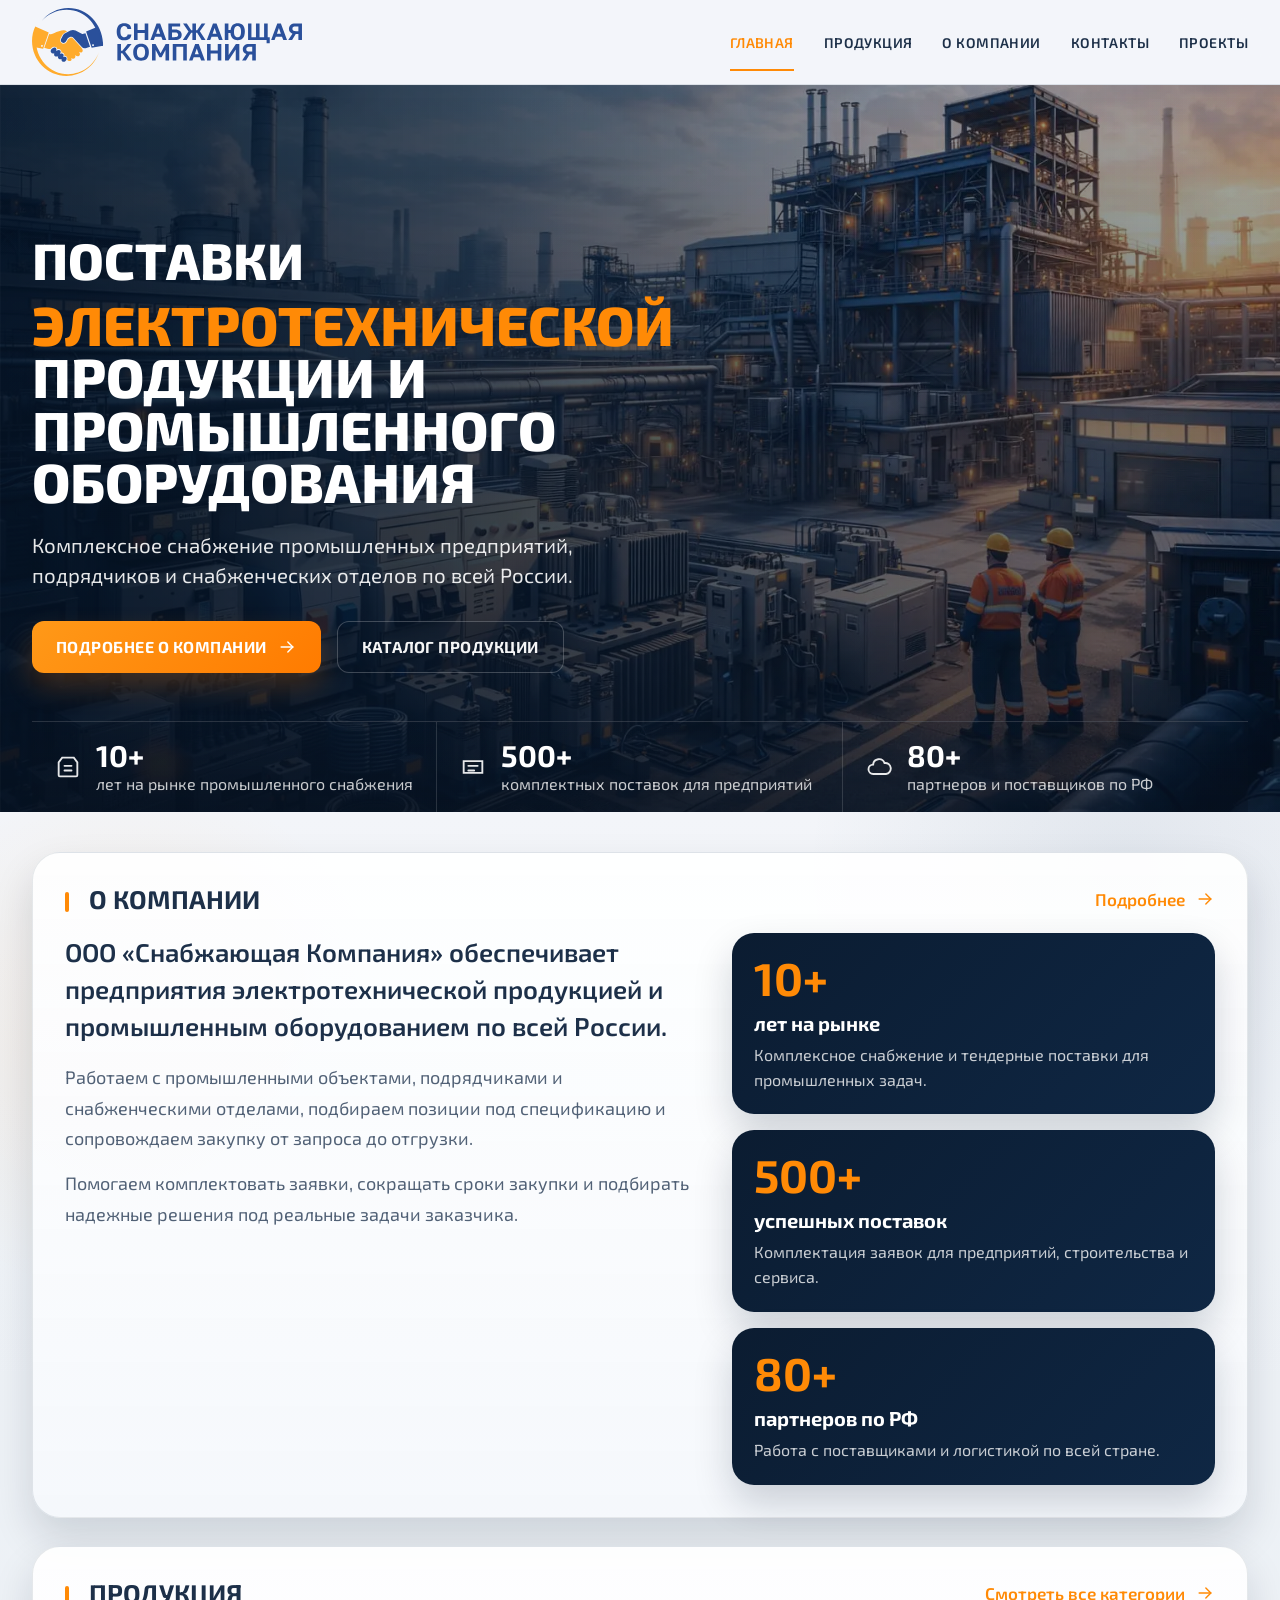
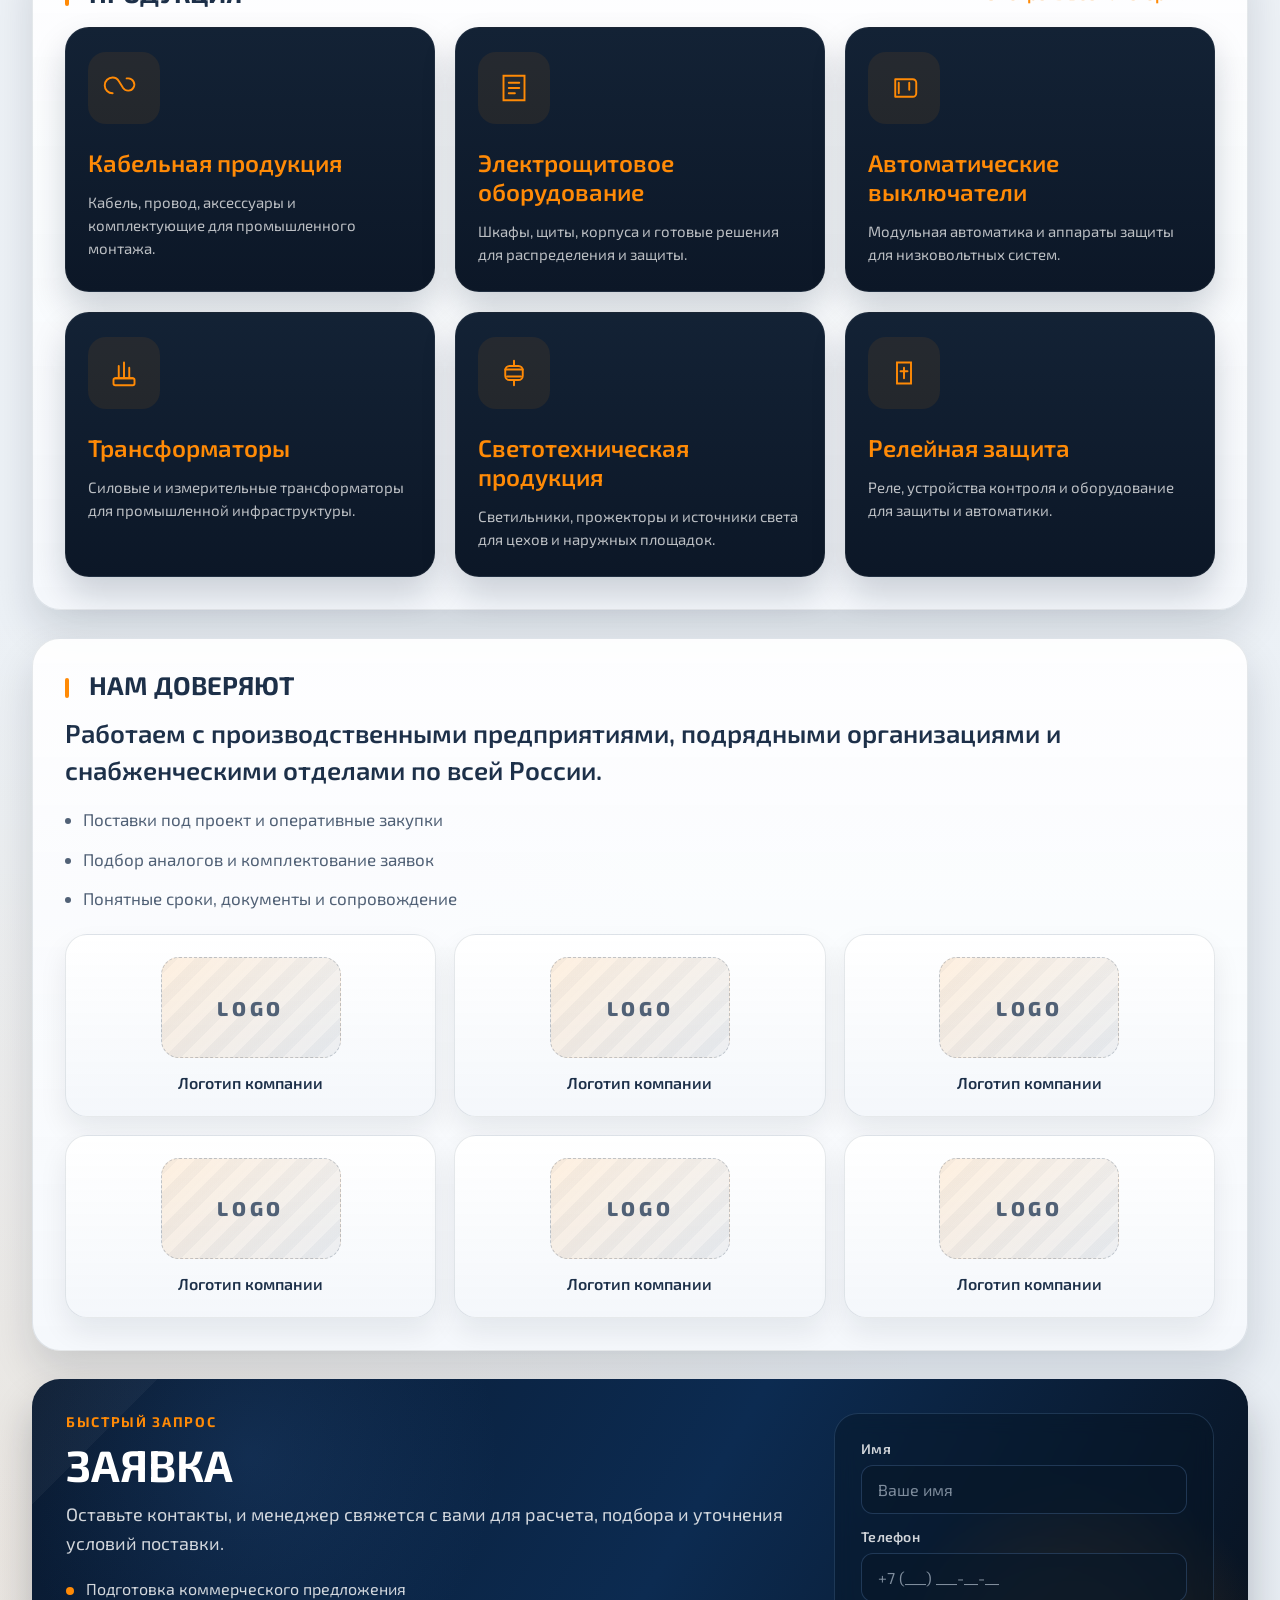
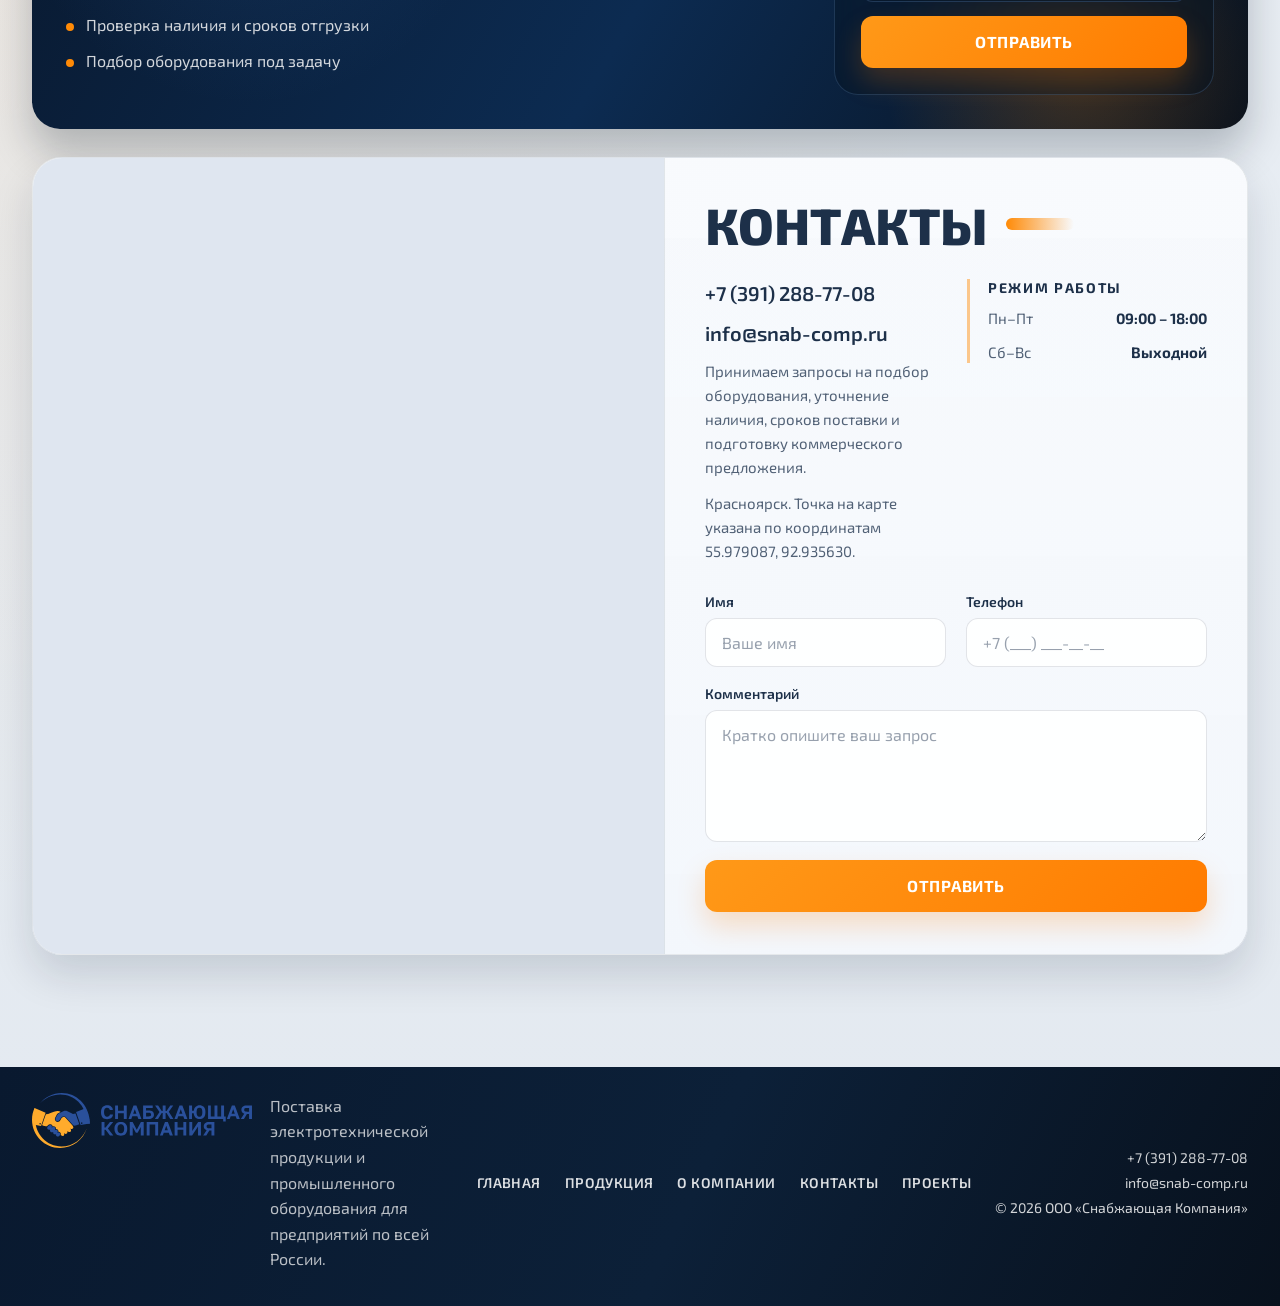
==== commit 43070f51: "Новые страницы" ====
--- a/index.html
+++ b/index.html
@@ -3,378 +3,255 @@
 <head>
   <meta charset="UTF-8">
   <meta name="viewport" content="width=device-width, initial-scale=1.0">
-  <title>ООО Снабжающая Компания</title>
+  <title>ООО Снабжающая Компания | Главная</title>
   <link rel="preconnect" href="https://fonts.googleapis.com">
   <link rel="preconnect" href="https://fonts.gstatic.com" crossorigin>
   <link rel="icon" href="Вектор.svg" type="image/svg+xml">
   <link href="https://fonts.googleapis.com/css2?family=Exo+2:wght@400;500;600;700;800&display=swap" rel="stylesheet">
   <link rel="stylesheet" href="styles.css">
+  <script src="script.js" defer></script>
 </head>
-<body>
+<body class="page-home">
   <div class="page-shell">
     <header class="site-header">
       <div class="container header-row">
-      
-        <img class="header__logo" src="Вектор.svg" alt="ООО Снабжающая Компания">
-        
-
-        <nav class="main-nav" aria-label="Главное меню">
-          <a class="active" href="#home">Главная</a>
-          <a href="#about">О компании</a>
-          <a href="#products">Продукция</a>
-          <a href="#trust">Нам доверяют</a>
-          <a href="#request">Заявка</a>
-          <a href="#contacts">Контакты</a>
+        <a class="header-brand" href="index.html" aria-label="ООО Снабжающая Компания">
+          <img class="header__logo" src="Вектор.svg" alt="ООО Снабжающая Компания">
+        </a>
+
+        <button class="menu-toggle" type="button" aria-label="Открыть меню" aria-controls="site-menu" aria-expanded="false">
+          <svg viewBox="0 0 24 24" aria-hidden="true">
+            <path d="M4 7h16M4 12h16M4 17h16" fill="none" stroke="currentColor" stroke-width="1.8" stroke-linecap="round" />
+          </svg>
+        </button>
+
+        <div class="nav-overlay" aria-hidden="true"></div>
+
+        <nav class="main-nav" id="site-menu" aria-label="Главное меню">
+          <div class="main-nav__head">
+            <p class="main-nav__title">Меню</p>
+            <button class="menu-close" type="button" aria-label="Закрыть меню">
+              <svg viewBox="0 0 24 24" aria-hidden="true">
+                <path d="m6 6 12 12M18 6 6 18" fill="none" stroke="currentColor" stroke-width="1.8" stroke-linecap="round" />
+              </svg>
+            </button>
+          </div>
+          <div class="main-nav__links">
+            <a class="active" href="index.html" aria-current="page">Главная</a>
+            <a href="products.html">Продукция</a>
+            <a href="about.html">О компании</a>
+            <a href="contacts.html">Контакты</a>
+            <a href="projects.html">Проекты</a>
+          </div>
         </nav>
-
-        
       </div>
     </header>
 
-    <main>
-      <section class="hero" id="home">
-        <div class="container hero-grid">
-          <div class="hero-copy">
-            <p class="hero-kicker">ПОСТАВКИ</p>
-            <h1>
-              <span>ЭЛЕКТРОТЕХНИЧЕСКОЙ</span>
-              <span>ПРОДУКЦИИ</span>
-              <span>И ПРОМЫШЛЕННОГО ОБОРУДОВАНИЯ</span>
+    <main class="site-main">
+      <section class="hero">
+        <div class="container">
+          <div class="hero-content">
+            <p class="hero-kicker">Поставки</p>
+            <h1 class="hero-title">
+              <span>Электротехнической</span><br>
+              продукции и промышленного оборудования
             </h1>
             <p class="hero-text">
-              Комплексное снабжение предприятий
-              и участие в тендерных поставках по всей России
+              Комплексное снабжение промышленных предприятий, подрядчиков
+              и снабженческих отделов по всей России.
             </p>
             <div class="hero-actions">
-              <a class="hero-button hero-button-primary" href="#request">
-                ПОЛУЧИТЬ КП
+              <a class="hero-button hero-button-primary" href="about.html">
+                Подробнее о компании
                 <svg viewBox="0 0 24 24" aria-hidden="true">
                   <path d="M5 12h14" fill="none" stroke="currentColor" stroke-width="1.7" stroke-linecap="round" />
                   <path d="m13 6 6 6-6 6" fill="none" stroke="currentColor" stroke-width="1.7" stroke-linecap="round" stroke-linejoin="round" />
                 </svg>
               </a>
-              <a class="hero-button hero-button-secondary" href="#products">КАТАЛОГ ПРОДУКЦИИ</a>
-            </div>
-          </div>
-
-         <div class="hero-visual">
-            <img class="hero-image" src="./images/hero-image.webp" alt="Поставка электротехнической продукции и промышленного оборудования">
-          </div>
-         </div>
-
-      
+              <a class="hero-button hero-button-secondary" href="products.html">Каталог продукции</a>
+            </div>
+          </div>
+
+          <div class="hero-stats">
+            <div class="hero-stat">
+              <svg viewBox="0 0 24 24" aria-hidden="true">
+                <path d="M7 4h10l3 4v11a1 1 0 0 1-1 1H5a1 1 0 0 1-1-1V8l3-4Z" fill="none" stroke="currentColor" stroke-width="1.6" />
+                <path d="M9 11h6M9 15h6" fill="none" stroke="currentColor" stroke-width="1.6" stroke-linecap="round" />
+              </svg>
+              <div>
+                <strong>10+</strong>
+                <span>лет на рынке промышленного снабжения</span>
+              </div>
+            </div>
+            <div class="hero-stat">
+              <svg viewBox="0 0 24 24" aria-hidden="true">
+                <path d="M4 7h16v10H4z" fill="none" stroke="currentColor" stroke-width="1.6" />
+                <path d="M8 11h8M8 15h5" fill="none" stroke="currentColor" stroke-width="1.6" stroke-linecap="round" />
+              </svg>
+              <div>
+                <strong>500+</strong>
+                <span>комплектных поставок для предприятий</span>
+              </div>
+            </div>
+            <div class="hero-stat">
+              <svg viewBox="0 0 24 24" aria-hidden="true">
+                <path d="M7 18a4 4 0 1 1 0-8 5 5 0 0 1 9.7-1.4A3.5 3.5 0 1 1 18 18Z" fill="none" stroke="currentColor" stroke-width="1.6" />
+              </svg>
+              <div>
+                <strong>80+</strong>
+                <span>партнеров и поставщиков по РФ</span>
+              </div>
+            </div>
+          </div>
+        </div>
       </section>
 
       <div class="content-zone">
-        <section class="site-section about-section" id="about">
+        <section class="site-section">
           <div class="container">
-            <div class="section-shell about-grid">
-              <div class="about-copy">
-                <div class="section-heading compact">
-                  <h2>О КОМПАНИИ</h2>
-                </div>
-                <p class="section-lead">
-                  ООО «Снабжающая Компания» обеспечивает предприятия
-                  электротехнической продукцией и промышленным оборудованием по
-                  всей России.
-                </p>
-                <div class="section-text">
-                  <p>
-                    Работаем с промышленными объектами, подрядчиками и
-                    снабженческими отделами, подбираем позиции под
-                    спецификацию и сопровождаем закупку от запроса до отгрузки.
+            <div class="section-shell">
+              <div class="section-heading">
+                <h2>О компании</h2>
+                <a class="section-link" href="about.html">
+                  Подробнее
+                  <svg viewBox="0 0 24 24" aria-hidden="true">
+                    <path d="M5 12h14" fill="none" stroke="currentColor" stroke-width="1.7" stroke-linecap="round" />
+                    <path d="m13 6 6 6-6 6" fill="none" stroke="currentColor" stroke-width="1.7" stroke-linecap="round" stroke-linejoin="round" />
+                  </svg>
+                </a>
+              </div>
+
+              <div class="about-grid">
+                <div>
+                  <p class="section-lead">
+                    ООО «Снабжающая Компания» обеспечивает предприятия электротехнической
+                    продукцией и промышленным оборудованием по всей России.
                   </p>
-                  <p>
-                    Помогаем комплектовать заявки, сокращать сроки закупки и
-                    подбирать надежные решения под реальные задачи заказчика.
-                  </p>
-                </div>
-              </div>
-
-              <div class="about-stats">
-                <article class="about-stat-card">
-                  <strong>10+</strong>
-                  <h3>лет на рынке</h3>
-                  <p>Комплексное снабжение и тендерные поставки.</p>
-                </article>
-                <article class="about-stat-card">
-                  <strong>500+</strong>
-                  <h3>успешных проектов</h3>
-                  <p>Поставки для предприятий, строительства и сервиса.</p>
-                </article>
-                <article class="about-stat-card">
-                  <strong>80+</strong>
-                  <h3>партнеров по РФ</h3>
-                  <p>Работа с поставщиками и логистикой по всей стране.</p>
-                </article>
+                  <div class="section-text">
+                    <p>
+                      Работаем с промышленными объектами, подрядчиками и снабженческими отделами,
+                      подбираем позиции под спецификацию и сопровождаем закупку от запроса до отгрузки.
+                    </p>
+                    <p>
+                      Помогаем комплектовать заявки, сокращать сроки закупки и подбирать надежные
+                      решения под реальные задачи заказчика.
+                    </p>
+                  </div>
+                </div>
+
+                <div class="about-stats">
+                  <article class="about-stat-card">
+                    <strong>10+</strong>
+                    <h3>лет на рынке</h3>
+                    <p>Комплексное снабжение и тендерные поставки для промышленных задач.</p>
+                  </article>
+                  <article class="about-stat-card">
+                    <strong>500+</strong>
+                    <h3>успешных поставок</h3>
+                    <p>Комплектация заявок для предприятий, строительства и сервиса.</p>
+                  </article>
+                  <article class="about-stat-card">
+                    <strong>80+</strong>
+                    <h3>партнеров по РФ</h3>
+                    <p>Работа с поставщиками и логистикой по всей стране.</p>
+                  </article>
+                </div>
               </div>
             </div>
           </div>
         </section>
 
-        <section class="site-section products-section" id="products">
+        <section class="site-section">
           <div class="container">
-            <div class="section-heading">
-              <h2>КАТЕГОРИИ ПРОДУКЦИИ</h2>
-              <a href="#request" class="section-link">
-                Смотреть весь каталог
-                <svg viewBox="0 0 24 24" aria-hidden="true">
-                  <path d="M5 12h14" fill="none" stroke="currentColor" stroke-width="1.7" stroke-linecap="round" />
-                  <path d="m13 6 6 6-6 6" fill="none" stroke="currentColor" stroke-width="1.7" stroke-linecap="round" stroke-linejoin="round" />
-                </svg>
-              </a>
-            </div>
-
-            <div class="products-grid">
-              <article class="category-card">
-                <div class="category-media">
-                  <svg viewBox="0 0 220 148" aria-hidden="true">
-                    <defs>
-                      <linearGradient id="cat-bg-1" x1="0%" y1="0%" x2="100%" y2="100%">
-                        <stop offset="0%" stop-color="#23344e" />
-                        <stop offset="100%" stop-color="#0b1629" />
-                      </linearGradient>
-                      <linearGradient id="cat-orange-1" x1="0%" y1="0%" x2="100%" y2="100%">
-                        <stop offset="0%" stop-color="#ffb54c" />
-                        <stop offset="100%" stop-color="#ff7c00" />
-                      </linearGradient>
-                    </defs>
-                    <rect width="220" height="148" rx="18" fill="url(#cat-bg-1)" />
-                    <ellipse cx="114" cy="124" rx="82" ry="12" fill="#020913" opacity="0.5" />
-                    <g transform="translate(24 28)">
-                      <circle cx="30" cy="54" r="28" fill="#d7dee9" />
-                      <circle cx="30" cy="54" r="16" fill="none" stroke="url(#cat-orange-1)" stroke-width="8" />
-                      <circle cx="118" cy="42" r="26" fill="#d7dee9" />
-                      <circle cx="118" cy="42" r="15" fill="none" stroke="url(#cat-orange-1)" stroke-width="7" />
-                      <circle cx="86" cy="82" r="18" fill="#d7dee9" />
-                      <circle cx="86" cy="82" r="10" fill="none" stroke="url(#cat-orange-1)" stroke-width="5" />
-                      <path d="M30 54 86 82 118 42" fill="none" stroke="#687a92" stroke-width="18" stroke-linecap="round" stroke-linejoin="round" />
-                      <path d="M30 54 86 82 118 42" fill="none" stroke="#aeb9ca" stroke-width="12" stroke-linecap="round" stroke-linejoin="round" />
-                    </g>
+            <div class="section-shell">
+              <div class="section-heading">
+                <h2>Продукция</h2>
+                <a class="section-link" href="products.html">
+                  Смотреть все категории
+                  <svg viewBox="0 0 24 24" aria-hidden="true">
+                    <path d="M5 12h14" fill="none" stroke="currentColor" stroke-width="1.7" stroke-linecap="round" />
+                    <path d="m13 6 6 6-6 6" fill="none" stroke="currentColor" stroke-width="1.7" stroke-linecap="round" stroke-linejoin="round" />
                   </svg>
-                </div>
-                <div class="category-info">
-                  <h3>Кабельная продукция</h3>
-                  <span class="category-arrow">
-                    <svg viewBox="0 0 24 24" aria-hidden="true">
-                      <path d="M5 12h14" fill="none" stroke="currentColor" stroke-width="1.7" stroke-linecap="round" />
-                      <path d="m13 6 6 6-6 6" fill="none" stroke="currentColor" stroke-width="1.7" stroke-linecap="round" stroke-linejoin="round" />
-                    </svg>
-                  </span>
-                </div>
-              </article>
-
-              <article class="category-card">
-                <div class="category-media">
-                  <svg viewBox="0 0 220 148" aria-hidden="true">
-                    <rect width="220" height="148" rx="18" fill="url(#cat-bg-1)" />
-                    <ellipse cx="110" cy="122" rx="80" ry="12" fill="#020913" opacity="0.5" />
-                    <g transform="translate(40 16)">
-                      <rect x="12" y="18" width="96" height="104" rx="12" fill="#edf2f8" />
-                      <rect x="22" y="28" width="34" height="84" rx="8" fill="#f8fbff" />
-                      <rect x="64" y="28" width="34" height="84" rx="8" fill="#f8fbff" />
-                      <rect x="20" y="10" width="26" height="12" rx="4" fill="#ff8a07" />
-                      <rect x="74" y="10" width="26" height="12" rx="4" fill="#ff8a07" />
-                      <rect x="28" y="34" width="22" height="22" rx="4" fill="#102039" />
-                      <rect x="70" y="34" width="22" height="32" rx="4" fill="#102039" />
-                      <rect x="70" y="76" width="22" height="16" rx="4" fill="#cfd7e3" />
-                      <rect x="28" y="64" width="22" height="32" rx="4" fill="#cfd7e3" />
-                      <rect x="0" y="70" width="14" height="48" rx="6" fill="#808fa4" />
-                    </g>
-                  </svg>
-                </div>
-                <div class="category-info">
-                  <h3>Электрощитовое оборудование</h3>
-                  <span class="category-arrow">
-                    <svg viewBox="0 0 24 24" aria-hidden="true">
-                      <path d="M5 12h14" fill="none" stroke="currentColor" stroke-width="1.7" stroke-linecap="round" />
-                      <path d="m13 6 6 6-6 6" fill="none" stroke="currentColor" stroke-width="1.7" stroke-linecap="round" stroke-linejoin="round" />
-                    </svg>
-                  </span>
-                </div>
-              </article>
-
-              <article class="category-card">
-                <div class="category-media">
-                  <svg viewBox="0 0 220 148" aria-hidden="true">
-                    <rect width="220" height="148" rx="18" fill="url(#cat-bg-1)" />
-                    <ellipse cx="110" cy="122" rx="80" ry="12" fill="#020913" opacity="0.5" />
-                    <g transform="translate(32 24)">
-                      <rect x="18" y="38" width="110" height="68" rx="12" fill="#f0f4f9" />
-                      <rect x="8" y="48" width="20" height="48" rx="8" fill="#1a2c47" />
-                      <rect x="128" y="48" width="20" height="48" rx="8" fill="#1a2c47" />
-                      <rect x="28" y="46" width="90" height="52" rx="10" fill="#ffffff" />
-                      <rect x="44" y="56" width="40" height="18" rx="5" fill="#101f37" />
-                      <rect x="88" y="56" width="16" height="18" rx="5" fill="#ff8a06" />
-                      <g fill="#ff8a06">
-                        <circle cx="90" cy="88" r="5" />
-                        <circle cx="106" cy="88" r="5" />
-                      </g>
-                    </g>
-                  </svg>
-                </div>
-                <div class="category-info">
-                  <h3>Автоматические выключатели</h3>
-                  <span class="category-arrow">
-                    <svg viewBox="0 0 24 24" aria-hidden="true">
-                      <path d="M5 12h14" fill="none" stroke="currentColor" stroke-width="1.7" stroke-linecap="round" />
-                      <path d="m13 6 6 6-6 6" fill="none" stroke="currentColor" stroke-width="1.7" stroke-linecap="round" stroke-linejoin="round" />
-                    </svg>
-                  </span>
-                </div>
-              </article>
-
-              <article class="category-card">
-                <div class="category-media">
-                  <svg viewBox="0 0 220 148" aria-hidden="true">
-                    <rect width="220" height="148" rx="18" fill="url(#cat-bg-1)" />
-                    <ellipse cx="110" cy="122" rx="80" ry="12" fill="#020913" opacity="0.5" />
-                    <g transform="translate(46 16)">
-                      <rect x="0" y="40" width="112" height="74" rx="12" fill="#eaf0f7" />
-                      <rect x="10" y="50" width="92" height="54" rx="10" fill="#c9d2e0" />
-                      <g fill="#44546c">
-                        <rect x="6" y="48" width="8" height="60" rx="4" />
-                        <rect x="98" y="48" width="8" height="60" rx="4" />
-                      </g>
-                      <g fill="none" stroke="#34445d" stroke-width="4">
-                        <path d="M22 40V12" />
-                        <path d="M56 40V6" />
-                        <path d="M90 40V16" />
-                      </g>
-                    </g>
-                  </svg>
-                </div>
-                <div class="category-info">
-                  <h3>Трансформаторы</h3>
-                  <span class="category-arrow">
-                    <svg viewBox="0 0 24 24" aria-hidden="true">
-                      <path d="M5 12h14" fill="none" stroke="currentColor" stroke-width="1.7" stroke-linecap="round" />
-                      <path d="m13 6 6 6-6 6" fill="none" stroke="currentColor" stroke-width="1.7" stroke-linecap="round" stroke-linejoin="round" />
-                    </svg>
-                  </span>
-                </div>
-              </article>
-
-              <article class="category-card">
-                <div class="category-media">
-                  <svg viewBox="0 0 220 148" aria-hidden="true">
-                    <rect width="220" height="148" rx="18" fill="url(#cat-bg-1)" />
-                    <ellipse cx="110" cy="122" rx="80" ry="12" fill="#020913" opacity="0.5" />
-                    <g transform="translate(38 20)">
-                      <rect x="18" y="78" width="104" height="22" rx="8" fill="#45586f" />
-                      <rect x="40" y="58" width="20" height="20" rx="6" fill="#ff8a06" />
-                      <path d="M52 58 82 36l16 6-10 26Z" fill="#e2e8f2" />
-                      <path d="M88 42 110 58l-10 24-18-14Z" fill="#cbd4e1" />
-                      <path d="M98 56 132 34c12 8 18 20 16 34l-12 6-22-16Z" fill="#ffae47" />
-                      <circle cx="36" cy="106" r="10" fill="#0b1728" />
-                      <circle cx="108" cy="106" r="10" fill="#0b1728" />
-                    </g>
-                  </svg>
-                </div>
-                <div class="category-info">
-                  <h3>Промышленное оборудование</h3>
-                  <span class="category-arrow">
-                    <svg viewBox="0 0 24 24" aria-hidden="true">
-                      <path d="M5 12h14" fill="none" stroke="currentColor" stroke-width="1.7" stroke-linecap="round" />
-                      <path d="m13 6 6 6-6 6" fill="none" stroke="currentColor" stroke-width="1.7" stroke-linecap="round" stroke-linejoin="round" />
-                    </svg>
-                  </span>
-                </div>
-              </article>
-
-              <article class="category-card">
-                <div class="category-media">
-                  <svg viewBox="0 0 220 148" aria-hidden="true">
-                    <rect width="220" height="148" rx="18" fill="url(#cat-bg-1)" />
-                    <ellipse cx="110" cy="122" rx="80" ry="12" fill="#020913" opacity="0.5" />
-                    <g transform="translate(34 22)">
-                      <rect x="22" y="22" width="108" height="72" rx="14" fill="#eef3f9" />
-                      <rect x="34" y="34" width="84" height="48" rx="10" fill="#ffffff" />
-                      <rect x="46" y="44" width="26" height="28" rx="6" fill="#102039" />
-                      <rect x="78" y="44" width="12" height="28" rx="4" fill="#ff8a06" />
-                      <rect x="96" y="44" width="12" height="28" rx="4" fill="#cad4e1" />
-                      <rect x="8" y="42" width="18" height="34" rx="7" fill="#4a5a71" />
-                      <rect x="126" y="42" width="18" height="34" rx="7" fill="#4a5a71" />
-                    </g>
-                  </svg>
-                </div>
-                <div class="category-info">
-                  <h3>Светотехническая продукция</h3>
-                  <span class="category-arrow">
-                    <svg viewBox="0 0 24 24" aria-hidden="true">
-                      <path d="M5 12h14" fill="none" stroke="currentColor" stroke-width="1.7" stroke-linecap="round" />
-                      <path d="m13 6 6 6-6 6" fill="none" stroke="currentColor" stroke-width="1.7" stroke-linecap="round" stroke-linejoin="round" />
-                    </svg>
-                  </span>
-                </div>
-              </article>
-
-              <article class="category-card">
-                <div class="category-media">
-                  <svg viewBox="0 0 220 148" aria-hidden="true">
-                    <rect width="220" height="148" rx="18" fill="url(#cat-bg-1)" />
-                    <ellipse cx="110" cy="122" rx="80" ry="12" fill="#020913" opacity="0.5" />
-                    <g transform="translate(26 18)">
-                      <rect x="24" y="68" width="120" height="20" rx="8" fill="#445770" />
-                      <rect x="40" y="26" width="22" height="42" rx="8" fill="#f4f8fd" />
-                      <rect x="70" y="16" width="28" height="52" rx="9" fill="#e3eaf3" />
-                      <rect x="106" y="30" width="22" height="38" rx="8" fill="#f8fbff" />
-                      <rect x="48" y="36" width="6" height="12" rx="2" fill="#ff8a06" />
-                      <rect x="80" y="26" width="8" height="18" rx="3" fill="#ff8a06" />
-                      <rect x="114" y="40" width="6" height="10" rx="2" fill="#ff8a06" />
-                    </g>
-                  </svg>
-                </div>
-                <div class="category-info">
-                  <h3>Релейная защита</h3>
-                  <span class="category-arrow">
-                    <svg viewBox="0 0 24 24" aria-hidden="true">
-                      <path d="M5 12h14" fill="none" stroke="currentColor" stroke-width="1.7" stroke-linecap="round" />
-                      <path d="m13 6 6 6-6 6" fill="none" stroke="currentColor" stroke-width="1.7" stroke-linecap="round" stroke-linejoin="round" />
-                    </svg>
-                  </span>
-                </div>
-              </article>
-
-              <article class="category-card">
-                <div class="category-media">
-                  <svg viewBox="0 0 220 148" aria-hidden="true">
-                    <rect width="220" height="148" rx="18" fill="url(#cat-bg-1)" />
-                    <ellipse cx="110" cy="122" rx="80" ry="12" fill="#020913" opacity="0.5" />
-                    <g transform="translate(36 18)">
-                      <rect x="12" y="26" width="124" height="70" rx="14" fill="#edf2f8" />
-                      <rect x="26" y="38" width="44" height="46" rx="10" fill="#ffffff" />
-                      <rect x="78" y="38" width="44" height="46" rx="10" fill="#ffffff" />
-                      <path d="M48 46v30M94 46v30" fill="none" stroke="#102039" stroke-width="6" stroke-linecap="round" />
-                      <circle cx="58" cy="60" r="6" fill="#ff8a06" />
-                      <circle cx="104" cy="60" r="6" fill="#ff8a06" />
-                    </g>
-                  </svg>
-                </div>
-                <div class="category-info">
-                  <h3>Разъемы и клеммы</h3>
-                  <span class="category-arrow">
-                    <svg viewBox="0 0 24 24" aria-hidden="true">
-                      <path d="M5 12h14" fill="none" stroke="currentColor" stroke-width="1.7" stroke-linecap="round" />
-                      <path d="m13 6 6 6-6 6" fill="none" stroke="currentColor" stroke-width="1.7" stroke-linecap="round" stroke-linejoin="round" />
-                    </svg>
-                  </span>
-                </div>
-              </article>
+                </a>
+              </div>
+
+              <div class="products-grid">
+                <a class="product-card" href="products.html">
+                  <div class="product-card__media" aria-hidden="true">
+                    <svg viewBox="0 0 48 48">
+                      <path d="M11 30a9 9 0 1 1 0-18 8 8 0 0 1 7 4l5 8a7 7 0 1 0 6-11h-2" fill="none" stroke="currentColor" stroke-width="2.2" stroke-linecap="round" stroke-linejoin="round" />
+                    </svg>
+                  </div>
+                  <h3 class="product-card__title">Кабельная продукция</h3>
+                  <p class="product-card__text">Кабель, провод, аксессуары и комплектующие для промышленного монтажа.</p>
+                </a>
+
+                <a class="product-card" href="products.html">
+                  <div class="product-card__media" aria-hidden="true">
+                    <svg viewBox="0 0 48 48">
+                      <path d="M12 10h24v28H12zM18 18h12M18 24h12M18 30h7" fill="none" stroke="currentColor" stroke-width="2.2" stroke-linecap="round" />
+                    </svg>
+                  </div>
+                  <h3 class="product-card__title">Электрощитовое оборудование</h3>
+                  <p class="product-card__text">Шкафы, щиты, корпуса и готовые решения для распределения и защиты.</p>
+                </a>
+
+                <a class="product-card" href="products.html">
+                  <div class="product-card__media" aria-hidden="true">
+                    <svg viewBox="0 0 48 48">
+                      <path d="M14 14h20a4 4 0 0 1 4 4v12a4 4 0 0 1-4 4H14zM18 18v12M30 18v8" fill="none" stroke="currentColor" stroke-width="2.2" stroke-linecap="round" stroke-linejoin="round" />
+                    </svg>
+                  </div>
+                  <h3 class="product-card__title">Автоматические выключатели</h3>
+                  <p class="product-card__text">Модульная автоматика и аппараты защиты для низковольтных систем.</p>
+                </a>
+
+                <a class="product-card" href="products.html">
+                  <div class="product-card__media" aria-hidden="true">
+                    <svg viewBox="0 0 48 48">
+                      <path d="M14 30h20M18 30V16M24 30V12M30 30V18" fill="none" stroke="currentColor" stroke-width="2.2" stroke-linecap="round" />
+                      <rect x="12" y="30" width="24" height="8" rx="2" fill="none" stroke="currentColor" stroke-width="2.2" />
+                    </svg>
+                  </div>
+                  <h3 class="product-card__title">Трансформаторы</h3>
+                  <p class="product-card__text">Силовые и измерительные трансформаторы для промышленной инфраструктуры.</p>
+                </a>
+
+                <a class="product-card" href="products.html">
+                  <div class="product-card__media" aria-hidden="true">
+                    <svg viewBox="0 0 48 48">
+                      <path d="M24 10v6M24 32v6M14 20h20M16 28h16" fill="none" stroke="currentColor" stroke-width="2.2" stroke-linecap="round" />
+                      <rect x="14" y="16" width="20" height="16" rx="5" fill="none" stroke="currentColor" stroke-width="2.2" />
+                    </svg>
+                  </div>
+                  <h3 class="product-card__title">Светотехническая продукция</h3>
+                  <p class="product-card__text">Светильники, прожекторы и источники света для цехов и наружных площадок.</p>
+                </a>
+
+                <a class="product-card" href="products.html">
+                  <div class="product-card__media" aria-hidden="true">
+                    <svg viewBox="0 0 48 48">
+                      <path d="M16 12h16v24H16zM24 18v12M20 22h8" fill="none" stroke="currentColor" stroke-width="2.2" stroke-linecap="round" />
+                    </svg>
+                  </div>
+                  <h3 class="product-card__title">Релейная защита</h3>
+                  <p class="product-card__text">Реле, устройства контроля и оборудование для защиты и автоматики.</p>
+                </a>
+              </div>
             </div>
           </div>
         </section>
 
-        <section class="site-section trust-section" id="trust">
+        <section class="site-section">
           <div class="container">
             <div class="section-shell trust-grid">
-              <div class="trust-copy">
+              <div>
                 <div class="section-heading compact">
-                  <h2>НАМ ДОВЕРЯЮТ</h2>
+                  <h2>Нам доверяют</h2>
                 </div>
                 <p class="section-lead">
-                  Нам доверяют проектные команды, производственные предприятия,
-                  монтажные организации и снабженческие отделы.
+                  Работаем с производственными предприятиями, подрядными организациями
+                  и снабженческими отделами по всей России.
                 </p>
                 <ul class="trust-list">
                   <li>Поставки под проект и оперативные закупки</li>
@@ -413,12 +290,12 @@
           </div>
         </section>
 
-        <section class="site-section request-section" id="request">
+        <section class="site-section">
           <div class="container">
             <div class="request-shell">
               <div class="request-copy">
                 <p class="request-kicker">Быстрый запрос</p>
-                <h2>ЗАЯВКА</h2>
+                <h2>Заявка</h2>
                 <p class="request-text">
                   Оставьте контакты, и менеджер свяжется с вами для расчета,
                   подбора и уточнения условий поставки.
@@ -432,35 +309,29 @@
 
               <form class="request-form" method="post">
                 <label class="form-field">
-                  <span>Имя</span>
+                  <span class="field-label">Имя</span>
                   <input type="text" name="request_name" placeholder="Ваше имя" required>
                 </label>
                 <label class="form-field">
-                  <span>Телефон</span>
+                  <span class="field-label">Телефон</span>
                   <input type="tel" name="request_phone" placeholder="+7 (___) ___-__-__" required>
                 </label>
-                <button class="submit-button" type="submit">
-                  ОТПРАВИТЬ
-                  <svg viewBox="0 0 24 24" aria-hidden="true">
-                    <path d="M5 12h14" fill="none" stroke="currentColor" stroke-width="1.7" stroke-linecap="round" />
-                    <path d="m13 6 6 6-6 6" fill="none" stroke="currentColor" stroke-width="1.7" stroke-linecap="round" stroke-linejoin="round" />
-                  </svg>
-                </button>
+                <button class="submit-button" type="submit">Отправить</button>
               </form>
             </div>
           </div>
         </section>
 
-        <section class="site-section contacts-section" id="contacts">
+        <section class="site-section">
           <div class="container">
-            <section class="contacts-shell">
+            <div class="contacts-shell">
               <div class="contacts-map-side">
-                <div class="map-frame map-frame-edge">
+                <div class="map-frame">
                   <iframe
-                    src="https://yandex.ru/map-widget/v1/?ll=92.933411%2C55.978951&mode=whatshere&whatshere%5Bpoint%5D=92.933411%2C55.978951&whatshere%5Bzoom%5D=17&z=17"
+                    src="https://yandex.ru/map-widget/v1/?ll=92.935630%2C55.979087&mode=whatshere&whatshere%5Bpoint%5D=92.935630%2C55.979087&whatshere%5Bzoom%5D=17&z=17"
+                    title="Яндекс Карта с локацией компании"
                     allowfullscreen
                     referrerpolicy="no-referrer-when-downgrade"
-                    title="Карта с локацией компании"
                   ></iframe>
                 </div>
               </div>
@@ -471,42 +342,40 @@
                   <span class="contacts-heading-accent" aria-hidden="true"></span>
                 </div>
 
-                <div class="contacts-meta">
-                  <a class="contacts-link" href="tel:+73912887708">+7 (391) 288-77-08</a>
-                  <a class="contacts-link" href="mailto:info@snab-comp.ru">info@snab-comp.ru</a>
-                  <p class="contacts-note">Координаты: 55.978951, 92.933411</p>
-                </div>
-
-                <div class="contacts-hours">
-                  <p class="contacts-hours-title">Режим работы</p>
-                  <ul class="work-hours work-hours-dark">
-                    <li><span>Понедельник</span><strong>09:00-17:00</strong></li>
-                    <li><span>Вторник</span><strong>09:00-17:00</strong></li>
-                    <li><span>Среда</span><strong>09:00-17:00</strong></li>
-                    <li><span>Четверг</span><strong>09:00-17:00</strong></li>
-                    <li><span>Пятница</span><strong>09:00-17:00</strong></li>
-                    <li><span>Суббота</span><strong>Выходной</strong></li>
-                    <li><span>Воскресенье</span><strong>Выходной</strong></li>
-                  </ul>
+                <div class="contacts-top">
+                  <address class="contacts-meta">
+                    <a class="contacts-link" href="tel:+73912887708">+7 (391) 288-77-08</a>
+                    <a class="contacts-link" href="mailto:info@snab-comp.ru">info@snab-comp.ru</a>
+                    <p class="contacts-note">Принимаем запросы на подбор оборудования, уточнение наличия, сроков поставки и подготовку коммерческого предложения.</p>
+                    <p class="contacts-note">Красноярск. Точка на карте указана по координатам 55.979087, 92.935630.</p>
+                  </address>
+
+                  <div class="contacts-hours">
+                    <p class="contacts-hours-title">Режим работы</p>
+                    <ul class="work-hours">
+                      <li><span>Пн–Пт</span><strong>09:00 – 18:00</strong></li>
+                      <li><span>Сб–Вс</span><strong>Выходной</strong></li>
+                    </ul>
+                  </div>
                 </div>
 
                 <form class="contacts-form" method="post">
                   <label class="contacts-form-field">
-                    <span class="sr-only">Имя</span>
-                    <input type="text" name="feedback_name" placeholder="Имя">
+                    <span>Имя</span>
+                    <input type="text" name="feedback_name" placeholder="Ваше имя">
                   </label>
                   <label class="contacts-form-field">
-                    <span class="sr-only">Телефон</span>
+                    <span>Телефон</span>
                     <input type="tel" name="feedback_phone" placeholder="+7 (___) ___-__-__">
                   </label>
                   <label class="contacts-form-field contacts-form-field-wide">
-                    <span class="sr-only">Комментарий</span>
-                    <textarea name="feedback_message" placeholder="Комментарий"></textarea>
+                    <span>Комментарий</span>
+                    <textarea name="feedback_message" placeholder="Кратко опишите ваш запрос"></textarea>
                   </label>
                   <button class="contacts-submit" type="submit">Отправить</button>
                 </form>
               </div>
-            </section>
+            </div>
           </div>
         </section>
       </div>
@@ -523,11 +392,11 @@
         </div>
 
         <nav class="footer-nav" aria-label="Меню в подвале">
-          <a href="#about">О компании</a>
-          <a href="#products">Продукция</a>
-          <a href="#trust">Нам доверяют</a>
-          <a href="#request">Заявка</a>
-          <a href="#contacts">Контакты</a>
+          <a href="index.html">Главная</a>
+          <a href="products.html">Продукция</a>
+          <a href="about.html">О компании</a>
+          <a href="contacts.html">Контакты</a>
+          <a href="projects.html">Проекты</a>
         </nav>
 
         <div class="footer-meta">
--- a/styles.css
+++ b/styles.css
@@ -7,7 +7,10 @@
   --nav: #1d3049;
   --nav-muted: #516176;
   --accent: #ff8a06;
-  --glow: 0 18px 38px rgba(8, 23, 42, 0.16);
+  --accent-dark: #f07f02;
+  --line: rgba(16, 39, 66, 0.1);
+  --shadow: 0 20px 42px rgba(8, 23, 42, 0.14);
+  --dark-panel: linear-gradient(180deg, #132235 0%, #0c1727 100%);
 }
 
 *,
@@ -24,10 +27,42 @@
   margin: 0;
   min-width: 320px;
   font-family: "Exo 2", "Segoe UI", sans-serif;
+  color: var(--text);
   background:
     radial-gradient(circle at 0% 70%, rgba(255, 138, 6, 0.08), transparent 28%),
     linear-gradient(180deg, #eff2f6 0%, #ecf1f6 48%, #e3e9f0 100%);
-  color: var(--text);
+}
+
+.page-about {
+  --page-hero-start: #0f2744;
+  --page-hero-end: #09192f;
+  --page-hero-glow: rgba(255, 138, 6, 0.18);
+  --page-hero-cool: rgba(71, 121, 177, 0.18);
+}
+
+.page-products {
+  --page-hero-start: #11253d;
+  --page-hero-end: #0a1626;
+  --page-hero-glow: rgba(255, 138, 6, 0.2);
+  --page-hero-cool: rgba(93, 132, 173, 0.14);
+}
+
+.page-projects {
+  --page-hero-start: #10253a;
+  --page-hero-end: #0b1522;
+  --page-hero-glow: rgba(255, 138, 6, 0.16);
+  --page-hero-cool: rgba(62, 103, 148, 0.18);
+}
+
+.page-contacts {
+  --page-hero-start: #12263d;
+  --page-hero-end: #0c1827;
+  --page-hero-glow: rgba(255, 138, 6, 0.18);
+  --page-hero-cool: rgba(87, 139, 188, 0.16);
+}
+
+body.menu-open {
+  overflow: hidden;
 }
 
 img {
@@ -46,6 +81,10 @@
   font: inherit;
 }
 
+button {
+  cursor: pointer;
+}
+
 .page-shell {
   position: relative;
   overflow-x: clip;
@@ -56,250 +95,13 @@
   margin: 0 auto;
 }
 
-.site-header {
-  position: sticky;
-  top: 0;
-  z-index: 20;
-  background: rgba(244, 246, 250, 0.92);
-  backdrop-filter: blur(16px);
-  border-bottom: 1px solid rgba(16, 39, 66, 0.08);
-}
-
-.header-row {
-  display: flex;
-  align-items: center;
-  justify-content: space-between;
-  min-height: 84px;
-  gap: 28px;
-}
-
-.header__logo {
-  max-width: 270px;
-}
-
-.main-nav {
-  display: flex;
-  align-items: center;
-  gap: 34px;
-  margin-left: auto;
-}
-
-.main-nav a {
-  position: relative;
-  padding: 8px 0;
-  font-size: 14px;
-  font-weight: 600;
-  letter-spacing: 0.03em;
-  text-transform: uppercase;
-  color: var(--nav);
-}
-
-.main-nav a::after {
-  content: "";
-  position: absolute;
-  left: 0;
-  right: 0;
-  bottom: -11px;
-  height: 2px;
-  background: transparent;
-}
-
-.main-nav a.active,
-.main-nav a:hover {
-  color: var(--accent);
-}
-
-.main-nav a.active::after,
-.main-nav a:hover::after {
-  background: var(--accent);
-}
-
-.hero {
-  position: relative;
-  background:
-    linear-gradient(118deg, rgba(255, 255, 255, 0.12) 0%, rgba(255, 255, 255, 0) 28%),
-    linear-gradient(115deg, #09192f 0%, #092242 32%, #0c2c52 54%, #071526 100%);
-  overflow: hidden;
-}
-
-.hero::before {
-  content: "";
-  position: absolute;
-  inset: 0;
-  background:
-    linear-gradient(90deg, rgba(255, 255, 255, 0.05) 0 1px, transparent 1px 14%),
-    radial-gradient(circle at 72% 26%, rgba(255, 160, 63, 0.3), transparent 22%),
-    radial-gradient(circle at 36% 34%, rgba(102, 187, 255, 0.14), transparent 26%),
-    linear-gradient(180deg, rgba(255, 255, 255, 0.02), transparent 26%, rgba(0, 0, 0, 0.22) 100%);
-  pointer-events: none;
-}
-
-.hero::after {
-  content: "";
-  position: absolute;
-  inset: auto -8% -15% auto;
-  width: 420px;
-  height: 420px;
-  border-radius: 50%;
-  background: radial-gradient(circle, rgba(255, 138, 6, 0.14), rgba(255, 138, 6, 0) 72%);
-  filter: blur(8px);
-  pointer-events: none;
-}
-
-.hero-grid {
-  position: relative;
-  z-index: 1;
-  display: grid;
-  grid-template-columns: 1fr 1.14fr;
-  align-items: center;
-  gap: 16px;
-  min-height: 372px;
-  padding: 28px 0 18px;
-}
-
-.hero-copy {
-  max-width: 560px;
-  padding-right: 24px;
-}
-
-.hero-kicker {
-  margin: 0 0 8px;
-  color: var(--white);
-  font-size: clamp(30px, 4vw, 58px);
-  font-weight: 800;
-  line-height: 0.95;
-}
-
-.hero h1 {
-  margin: 0;
-  display: flex;
-  flex-direction: column;
-  gap: 2px;
-  color: var(--white);
-  font-size: clamp(25px, 3vw, 46px);
-  font-weight: 700;
-  line-height: 1.06;
-  text-transform: uppercase;
-}
-
-.hero h1 span:first-child {
-  color: var(--accent);
-}
-
-.hero-text {
-  max-width: 520px;
-  margin: 18px 0 22px;
-  color: rgba(255, 255, 255, 0.92);
-  font-size: clamp(18px, 1.5vw, 21px);
-  line-height: 1.38;
-}
-
-.hero-actions {
-  display: flex;
-  flex-wrap: wrap;
-  gap: 16px;
-}
-
-.hero-button {
-  display: inline-flex;
-  align-items: center;
-  justify-content: center;
-  min-height: 46px;
-  padding: 0 24px;
-  border-radius: 8px;
-  border: 1px solid rgba(255, 255, 255, 0.22);
-  font-size: 16px;
-  font-weight: 700;
-  letter-spacing: 0.02em;
-  text-transform: uppercase;
-}
-
-.hero-button-primary {
-  color: var(--white);
-  background: linear-gradient(135deg, #ffa32b 0%, #ff7a00 100%);
-  border-color: transparent;
-  box-shadow: 0 14px 28px rgba(255, 122, 0, 0.26);
-}
-
-.hero-button-primary svg {
-  width: 22px;
-  height: 22px;
-  margin-left: 12px;
-}
-
-.hero-button-secondary {
-  color: rgba(255, 255, 255, 0.96);
-  background: rgba(9, 21, 38, 0.3);
-}
-
-.hero-image {
-border-radius: 20px;
-width: 100%;
-max-width: 800px;
-}
-
-.hero-gridlines {
-  position: absolute;
-  inset: 10% 4% 2% 8%;
-  background:
-    linear-gradient(transparent 0 74%, rgba(255, 255, 255, 0.08) 74% 75%, transparent 75%),
-    linear-gradient(90deg, transparent 0 70%, rgba(255, 255, 255, 0.08) 70% 71%, transparent 71%),
-    linear-gradient(135deg, rgba(255, 138, 6, 0.24) 0%, rgba(255, 138, 6, 0) 44%);
-  filter: blur(1px);
-}
-
-.hero-art {
-  position: relative;
-  z-index: 1;
-  width: 100%;
-  max-width: 860px;
-  height: auto;
-  margin-left: auto;
-  filter: drop-shadow(0 28px 32px rgba(0, 0, 0, 0.34));
-}
-
-.hero-stats {
-  position: relative;
-  z-index: 1;
-  display: grid;
-  grid-template-columns: repeat(3, minmax(0, 1fr));
-  min-height: 54px;
-  border-top: 1px solid rgba(255, 255, 255, 0.18);
-  color: rgba(255, 255, 255, 0.95);
-}
-
-.hero-stat {
-  display: flex;
-  align-items: center;
-  gap: 16px;
-  padding: 12px 18px;
-  border-right: 1px solid rgba(255, 255, 255, 0.14);
-}
-
-.hero-stat:last-child {
-  border-right: 0;
-}
-
-.hero-stat svg {
-  width: 30px;
-  height: 30px;
-  color: rgba(255, 255, 255, 0.88);
-  flex-shrink: 0;
-}
-
-.hero-stat span {
-  font-size: 17px;
-  line-height: 1.2;
-}
-
-.hero-stat strong {
-  font-size: 30px;
-  font-weight: 700;
+.site-main {
+  min-height: calc(100vh - 220px);
 }
 
 .content-zone {
   position: relative;
-  padding: 40px 0 70px;
+  padding: 40px 0 72px;
 }
 
 .content-zone::before {
@@ -314,6 +116,396 @@
   pointer-events: none;
 }
 
+.site-header {
+  position: sticky;
+  top: 0;
+  z-index: 40;
+  background: rgba(244, 246, 250, 0.92);
+  backdrop-filter: blur(16px);
+  border-bottom: 1px solid var(--line);
+}
+
+.header-row {
+  position: relative;
+  display: flex;
+  align-items: center;
+  justify-content: space-between;
+  gap: 28px;
+  min-height: 84px;
+}
+
+.header-brand {
+  display: inline-flex;
+  align-items: center;
+  flex-shrink: 0;
+}
+
+.header__logo {
+  width: min(270px, 100%);
+}
+
+.main-nav {
+  display: flex;
+  align-items: center;
+  margin-left: auto;
+}
+
+.main-nav__head {
+  display: none;
+}
+
+.main-nav__links {
+  display: flex;
+  align-items: center;
+  gap: 30px;
+}
+
+.main-nav__title {
+  margin: 0;
+}
+
+.hero-title,
+.page-intro__title,
+.product-card__title,
+.project-card h3,
+.contacts-link {
+  overflow-wrap: anywhere;
+}
+
+.main-nav a {
+  position: relative;
+  padding: 8px 0;
+  font-size: 14px;
+  font-weight: 600;
+  letter-spacing: 0.03em;
+  text-transform: uppercase;
+  color: var(--nav);
+  transition: color 0.22s ease;
+}
+
+.main-nav a::after {
+  content: "";
+  position: absolute;
+  left: 0;
+  right: 0;
+  bottom: -12px;
+  height: 2px;
+  background: transparent;
+  transition: background 0.22s ease;
+}
+
+.main-nav a:hover,
+.main-nav a.active,
+.main-nav a[aria-current="page"] {
+  color: var(--accent);
+}
+
+.main-nav a:hover::after,
+.main-nav a.active::after,
+.main-nav a[aria-current="page"]::after {
+  background: var(--accent);
+}
+
+.menu-toggle,
+.menu-close {
+  display: none;
+  align-items: center;
+  justify-content: center;
+  width: 46px;
+  height: 46px;
+  padding: 0;
+  border: 1px solid rgba(16, 39, 66, 0.12);
+  border-radius: 12px;
+  background: rgba(255, 255, 255, 0.82);
+  color: var(--nav);
+  transition: border-color 0.2s ease, color 0.2s ease, background 0.2s ease;
+}
+
+.menu-toggle:hover,
+.menu-close:hover {
+  color: var(--accent);
+  border-color: rgba(255, 138, 6, 0.42);
+}
+
+.menu-toggle svg,
+.menu-close svg {
+  width: 22px;
+  height: 22px;
+}
+
+.nav-overlay {
+  position: fixed;
+  inset: 0;
+  z-index: 44;
+  background: rgba(7, 17, 31, 0.38);
+  opacity: 0;
+  visibility: hidden;
+  pointer-events: none;
+  transition: opacity 0.34s ease, visibility 0.34s ease;
+}
+
+.hero {
+  position: relative;
+  background:
+    linear-gradient(90deg, rgba(5, 19, 36, 0.82) 0%, rgba(7, 24, 44, 0.68) 36%, rgba(8, 26, 47, 0.32) 68%, rgba(8, 26, 47, 0.18) 100%),
+    linear-gradient(180deg, rgba(5, 18, 34, 0.18), rgba(5, 18, 34, 0.48)),
+    url("./images/hero-image.webp") center / cover no-repeat;
+  overflow: hidden;
+}
+
+.hero::before {
+  content: "";
+  position: absolute;
+  inset: 0;
+  background:
+    linear-gradient(90deg, rgba(255, 255, 255, 0.04) 0 1px, transparent 1px 14%),
+    linear-gradient(180deg, rgba(255, 255, 255, 0.04) 0 1px, transparent 1px 18%),
+    linear-gradient(180deg, rgba(7, 17, 31, 0) 0%, rgba(7, 17, 31, 0.24) 72%, rgba(7, 17, 31, 0.58) 100%);
+  opacity: 0.55;
+  pointer-events: none;
+}
+
+.hero .container {
+  position: relative;
+  z-index: 1;
+  display: flex;
+  flex-direction: column;
+  justify-content: flex-end;
+  min-height: 700px;
+  padding-top: 80px;
+}
+
+.hero-content {
+  max-width: 720px;
+  padding: 70px 0 48px;
+}
+
+.hero-kicker {
+  margin: 0 0 14px;
+  color: var(--white);
+  font-size: clamp(30px, 4vw, 58px);
+  font-weight: 800;
+  line-height: 0.96;
+  text-transform: uppercase;
+}
+
+.hero-title {
+  margin: 0;
+  color: var(--white);
+  font-size: clamp(34px, 4.3vw, 68px);
+  font-weight: 800;
+  line-height: 0.95;
+  text-transform: uppercase;
+}
+
+.hero-title span {
+  color: var(--accent);
+}
+
+.hero-text {
+  max-width: 560px;
+  margin: 24px 0 30px;
+  color: rgba(255, 255, 255, 0.9);
+  font-size: clamp(18px, 1.6vw, 24px);
+  line-height: 1.45;
+}
+
+.hero-actions {
+  display: flex;
+  flex-wrap: wrap;
+  gap: 16px;
+}
+
+.hero-button,
+.submit-button,
+.contacts-submit {
+  display: inline-flex;
+  align-items: center;
+  justify-content: center;
+  gap: 10px;
+  min-height: 52px;
+  padding: 0 24px;
+  border: 0;
+  border-radius: 12px;
+  font-size: 16px;
+  font-weight: 700;
+  letter-spacing: 0.03em;
+  text-transform: uppercase;
+  transition: transform 0.2s ease, box-shadow 0.2s ease, background 0.2s ease, border-color 0.2s ease;
+}
+
+.hero-button:hover,
+.submit-button:hover,
+.contacts-submit:hover {
+  transform: translateY(-2px);
+}
+
+.hero-button-primary,
+.submit-button,
+.contacts-submit {
+  color: var(--white);
+  background: linear-gradient(135deg, #ff9918 0%, #ff7b00 100%);
+  box-shadow: 0 14px 28px rgba(255, 122, 0, 0.22);
+}
+
+.hero-button-secondary {
+  color: rgba(255, 255, 255, 0.96);
+  background: rgba(9, 21, 38, 0.24);
+  border: 1px solid rgba(255, 255, 255, 0.22);
+}
+
+.hero-button svg {
+  width: 20px;
+  height: 20px;
+}
+
+.hero-stats {
+  display: grid;
+  grid-template-columns: repeat(3, minmax(0, 1fr));
+  margin-top: auto;
+  border-top: 1px solid rgba(255, 255, 255, 0.14);
+  background: linear-gradient(180deg, rgba(9, 20, 35, 0.12), rgba(7, 16, 29, 0.34));
+}
+
+.hero-stat {
+  display: flex;
+  align-items: center;
+  gap: 14px;
+  padding: 18px 22px;
+  border-right: 1px solid rgba(255, 255, 255, 0.14);
+}
+
+.hero-stat:last-child {
+  border-right: 0;
+}
+
+.hero-stat svg {
+  width: 28px;
+  height: 28px;
+  color: rgba(255, 255, 255, 0.9);
+  flex-shrink: 0;
+}
+
+.hero-stat strong {
+  display: block;
+  color: var(--white);
+  font-size: 30px;
+  font-weight: 700;
+  line-height: 1;
+}
+
+.hero-stat span {
+  display: block;
+  margin-top: 3px;
+  color: rgba(255, 255, 255, 0.78);
+  font-size: 16px;
+  line-height: 1.35;
+}
+
+.page-intro {
+  position: relative;
+  z-index: 1;
+  padding: 34px 0 10px;
+}
+
+.page-intro__shell,
+.section-shell {
+  position: relative;
+  border-radius: 28px;
+  border: 1px solid var(--line);
+  background: linear-gradient(180deg, rgba(255, 255, 255, 0.92), rgba(245, 248, 252, 0.98));
+  box-shadow: var(--shadow);
+}
+
+.page-intro__shell {
+  overflow: hidden;
+  padding: 34px 36px;
+}
+
+.page-intro__shell::before {
+  content: "";
+  position: absolute;
+  inset: 0;
+  background:
+    radial-gradient(circle at 88% 16%, rgba(255, 138, 6, 0.14), transparent 18%),
+    radial-gradient(circle at 18% 28%, rgba(14, 54, 97, 0.08), transparent 24%);
+  pointer-events: none;
+}
+
+.page-intro__shell > * {
+  position: relative;
+  z-index: 1;
+}
+
+.page-intro__kicker,
+.request-kicker {
+  margin: 0 0 12px;
+  color: var(--accent);
+  font-size: 14px;
+  font-weight: 700;
+  letter-spacing: 0.12em;
+  text-transform: uppercase;
+}
+
+.page-intro__title {
+  margin: 0 0 14px;
+  color: var(--nav);
+  font-size: clamp(34px, 4vw, 54px);
+  font-weight: 800;
+  line-height: 0.98;
+  text-transform: uppercase;
+}
+
+.page-intro__text {
+  max-width: 760px;
+  margin: 0;
+  color: var(--nav-muted);
+  font-size: 18px;
+  line-height: 1.65;
+}
+
+.page-inner .content-zone {
+  padding-top: 28px;
+}
+
+.page-inner .page-intro__shell {
+  background: linear-gradient(120deg, var(--page-hero-start, #10253d) 0%, var(--page-hero-end, #0a1626) 100%);
+  border-color: rgba(255, 255, 255, 0.07);
+  box-shadow: 0 24px 44px rgba(6, 15, 28, 0.18);
+}
+
+.page-inner .page-intro__shell::before {
+  background:
+    radial-gradient(circle at 88% 16%, var(--page-hero-glow, rgba(255, 138, 6, 0.18)), transparent 18%),
+    radial-gradient(circle at 16% 30%, var(--page-hero-cool, rgba(71, 121, 177, 0.16)), transparent 26%),
+    linear-gradient(90deg, rgba(255, 255, 255, 0.04) 0 1px, transparent 1px 13%),
+    linear-gradient(180deg, rgba(255, 255, 255, 0.04) 0 1px, transparent 1px 22%);
+  opacity: 0.88;
+}
+
+.page-inner .page-intro__shell::after {
+  content: "";
+  position: absolute;
+  inset: auto 36px 0;
+  height: 1px;
+  background: linear-gradient(90deg, rgba(255, 138, 6, 0.52), rgba(255, 255, 255, 0));
+  pointer-events: none;
+}
+
+.page-inner .page-intro__kicker {
+  color: #ffb560;
+}
+
+.page-inner .page-intro__title {
+  max-width: 920px;
+  color: var(--white);
+}
+
+.page-inner .page-intro__text {
+  max-width: 860px;
+  color: rgba(255, 255, 255, 0.78);
+}
+
 .site-section {
   position: relative;
   z-index: 1;
@@ -321,20 +513,15 @@
 }
 
 .section-shell {
-  position: relative;
   padding: 32px;
-  border-radius: 24px;
-  background: linear-gradient(180deg, rgba(255, 255, 255, 0.92), rgba(245, 248, 252, 0.98));
-  border: 1px solid rgba(16, 39, 66, 0.08);
-  box-shadow: var(--glow);
 }
 
 .section-heading {
   display: flex;
   align-items: center;
   justify-content: space-between;
-  gap: 20px;
-  margin-bottom: 18px;
+  gap: 24px;
+  margin-bottom: 20px;
 }
 
 .section-heading.compact {
@@ -346,16 +533,17 @@
   margin: 0;
   padding-left: 24px;
   color: var(--nav);
-  font-size: clamp(24px, 2vw, 30px);
+  font-size: clamp(24px, 2vw, 32px);
   font-weight: 700;
-  line-height: 1.1;
+  line-height: 1.08;
+  text-transform: uppercase;
 }
 
 .section-heading h2::before {
   content: "";
   position: absolute;
   left: 0;
-  top: 9px;
+  top: 7px;
   width: 4px;
   height: 20px;
   border-radius: 999px;
@@ -365,21 +553,21 @@
 .section-link {
   display: inline-flex;
   align-items: center;
-  gap: 12px;
+  gap: 10px;
   color: var(--accent);
-  font-size: 18px;
+  font-size: 17px;
   font-weight: 600;
 }
 
 .section-link svg {
-  width: 22px;
-  height: 22px;
+  width: 20px;
+  height: 20px;
 }
 
 .section-lead {
   margin: 0 0 18px;
   color: var(--nav);
-  font-size: clamp(20px, 2vw, 26px);
+  font-size: clamp(20px, 2vw, 27px);
   font-weight: 600;
   line-height: 1.45;
 }
@@ -392,14 +580,15 @@
   line-height: 1.7;
 }
 
-.section-text p {
+.section-text p,
+.section-text li {
   margin: 0;
 }
 
 .about-grid {
   display: grid;
-  grid-template-columns: minmax(0, 1.15fr) minmax(320px, 0.85fr);
-  gap: 24px;
+  grid-template-columns: minmax(0, 1.14fr) minmax(320px, 0.86fr);
+  gap: 26px;
   align-items: start;
 }
 
@@ -410,7 +599,7 @@
 
 .about-stat-card {
   padding: 22px;
-  border-radius: 20px;
+  border-radius: 22px;
   background: linear-gradient(135deg, #0b1c31 0%, #0f2744 100%);
   color: var(--white);
   box-shadow: 0 18px 38px rgba(8, 23, 42, 0.18);
@@ -420,7 +609,7 @@
   display: block;
   margin-bottom: 10px;
   color: var(--accent);
-  font-size: clamp(36px, 4vw, 46px);
+  font-size: clamp(34px, 4vw, 46px);
   line-height: 1;
 }
 
@@ -433,93 +622,791 @@
 .about-stat-card p {
   margin: 0;
   color: rgba(255, 255, 255, 0.78);
-  line-height: 1.5;
+  line-height: 1.55;
 }
 
 .products-grid {
   display: grid;
-  grid-template-columns: repeat(4, minmax(0, 1fr));
-  gap: 14px;
-}
-
-.category-card {
+  grid-template-columns: repeat(3, minmax(0, 1fr));
+  gap: 20px;
+}
+
+.product-card {
+  display: flex;
+  flex-direction: column;
+  min-height: 248px;
+  padding: 24px 22px;
+  border-radius: 24px;
+  background: var(--dark-panel);
+  border: 1px solid rgba(255, 255, 255, 0.06);
+  box-shadow: 0 18px 34px rgba(8, 23, 42, 0.18);
+  transition: transform 0.24s ease, border-color 0.24s ease, box-shadow 0.24s ease;
+}
+
+.product-card:hover {
+  transform: translateY(-4px);
+  border-color: rgba(255, 138, 6, 0.42);
+  box-shadow: 0 22px 38px rgba(8, 23, 42, 0.24);
+}
+
+.product-card__media {
+  display: inline-flex;
+  align-items: center;
+  justify-content: center;
+  width: 72px;
+  height: 72px;
+  margin-bottom: 24px;
+  border-radius: 18px;
+  background: rgba(255, 138, 6, 0.08);
+  color: var(--accent);
+}
+
+.product-card__media svg {
+  width: 42px;
+  height: 42px;
+}
+
+.product-card__title {
+  margin: 0;
+  color: var(--accent);
+  font-size: 24px;
+  font-weight: 600;
+  line-height: 1.22;
+}
+
+.product-card__text {
+  margin: 14px 0 0;
+  color: rgba(255, 255, 255, 0.72);
+  font-size: 15px;
+  line-height: 1.55;
+}
+
+.catalog-shell,
+.product-page-shell {
   position: relative;
-  min-height: 200px;
-  border-radius: 18px;
   overflow: hidden;
+  border-radius: 28px;
   background:
-    linear-gradient(180deg, rgba(255, 255, 255, 0.08), transparent 24%),
-    linear-gradient(180deg, #fefefe 0%, #f5f8fb 100%);
-  border: 1px solid rgba(16, 39, 66, 0.08);
-  box-shadow: var(--glow);
-}
-
-.category-card::after {
+    radial-gradient(circle at 0% 0%, rgba(255, 138, 6, 0.16), transparent 20%),
+    radial-gradient(circle at 100% 100%, rgba(91, 129, 173, 0.12), transparent 24%),
+    linear-gradient(135deg, #0b1727 0%, #10253d 48%, #0a1523 100%);
+  box-shadow: 0 20px 42px rgba(8, 23, 42, 0.16);
+}
+
+.catalog-shell::before,
+.product-page-shell::before {
   content: "";
   position: absolute;
-  inset: auto 0 0;
-  height: 64px;
-  background: linear-gradient(180deg, rgba(8, 25, 46, 0) 0%, rgba(8, 25, 46, 0.88) 64%);
+  inset: 0;
+  background:
+    linear-gradient(180deg, rgba(255, 255, 255, 0.06), transparent 18%, transparent 82%, rgba(255, 255, 255, 0.03));
   pointer-events: none;
 }
 
-.category-media {
+.catalog-shell {
+  padding: 28px;
+}
+
+.product-page-shell {
+  padding: 30px;
+  color: var(--white);
+}
+
+.catalog-layout {
   position: relative;
-  height: 132px;
+  z-index: 1;
+  display: grid;
+  grid-template-columns: 290px minmax(0, 1fr);
+  gap: 28px;
+  align-items: start;
+}
+
+.catalog-sidebar__panel {
+  position: sticky;
+  top: 108px;
+  padding: 0 26px 0 0;
+  border-right: 1px solid rgba(255, 255, 255, 0.08);
+  background: transparent;
+  color: var(--white);
+  box-shadow: none;
+  border-radius: 0;
+}
+
+.catalog-sidebar__label,
+.catalog-head__label,
+.product-aside__label {
+  margin: 0 0 14px;
+  color: rgba(255, 255, 255, 0.64);
+  font-size: 13px;
+  font-weight: 700;
+  letter-spacing: 0.12em;
+  text-transform: uppercase;
+}
+
+.catalog-sidebar__nav {
+  display: grid;
+  gap: 10px;
+}
+
+.catalog-sidebar__link {
+  display: flex;
+  align-items: center;
+  justify-content: space-between;
+  gap: 12px;
+  padding: 14px 16px;
+  border-radius: 14px;
+  border: 1px solid rgba(255, 255, 255, 0.06);
+  background: rgba(255, 255, 255, 0.04);
+  color: rgba(255, 255, 255, 0.86);
+  text-align: left;
+  font-weight: 600;
+  transition: border-color 0.2s ease, background 0.2s ease, color 0.2s ease;
+}
+
+.catalog-sidebar__link strong {
+  font-size: 16px;
+  font-weight: 600;
+}
+
+.catalog-sidebar__link span {
+  color: rgba(255, 255, 255, 0.54);
+  font-size: 12px;
+  font-weight: 700;
+}
+
+.catalog-sidebar__link.is-active,
+.catalog-sidebar__link:hover {
+  color: var(--white);
+  border-color: rgba(255, 138, 6, 0.4);
+  background: linear-gradient(135deg, rgba(255, 138, 6, 0.22), rgba(255, 138, 6, 0.08));
+}
+
+.catalog-sidebar__sublist {
+  margin: 2px 0 8px;
+  padding: 0 0 0 16px;
+  list-style: none;
+  display: grid;
+  gap: 8px;
+}
+
+.catalog-sidebar__sublist a {
+  color: rgba(255, 255, 255, 0.72);
+  font-size: 15px;
+  line-height: 1.45;
+}
+
+.catalog-sidebar__sublist a:hover,
+.catalog-sidebar__sublist a.is-current {
+  color: var(--white);
+}
+
+.catalog-sidebar__sublist a.is-current {
+  font-weight: 600;
+}
+
+.catalog-content {
+  display: grid;
+  gap: 0;
+}
+
+.catalog-head {
+  padding: 0 0 24px;
+  border-bottom: 1px solid rgba(255, 255, 255, 0.08);
+  background: transparent;
+  box-shadow: none;
+  border-radius: 0;
+}
+
+.breadcrumbs {
+  display: flex;
+  flex-wrap: wrap;
+  gap: 8px;
+  margin: 0 0 16px;
+  color: var(--nav-muted);
+  font-size: 13px;
+  line-height: 1.5;
+}
+
+.breadcrumbs a {
+  color: var(--nav);
+}
+
+.catalog-shell .breadcrumbs {
+  color: rgba(255, 255, 255, 0.56);
+}
+
+.catalog-shell .breadcrumbs a {
+  color: rgba(255, 255, 255, 0.92);
+}
+
+.page-intro__shell .breadcrumbs {
+  color: rgba(255, 255, 255, 0.66);
+}
+
+.page-intro__shell .breadcrumbs a {
+  color: rgba(255, 255, 255, 0.92);
+}
+
+.catalog-head__row {
+  display: flex;
+  align-items: flex-end;
+  justify-content: space-between;
+  gap: 24px;
+}
+
+.catalog-head h2 {
+  margin: 0 0 10px;
+  color: var(--white);
+  font-size: clamp(28px, 2vw, 38px);
+  line-height: 1.08;
+}
+
+.catalog-head__text {
+  max-width: 780px;
+  margin: 0;
+  color: rgba(255, 255, 255, 0.72);
+  font-size: 16px;
+  line-height: 1.65;
+}
+
+.catalog-head__cta,
+.catalog-card__link,
+.product-aside__button {
+  display: inline-flex;
+  align-items: center;
+  justify-content: center;
+  min-height: 48px;
+  padding: 0 20px;
+  border-radius: 12px;
+  border: 0;
+  background: linear-gradient(135deg, #ff9918 0%, #ff7b00 100%);
+  color: var(--white);
+  font-size: 14px;
+  font-weight: 700;
+  letter-spacing: 0.03em;
+  text-transform: uppercase;
+  box-shadow: 0 14px 28px rgba(255, 122, 0, 0.2);
+}
+
+.catalog-product-grid {
+  display: grid;
+  grid-template-columns: repeat(2, minmax(0, 1fr));
+  gap: 20px;
+  padding-top: 24px;
+}
+
+.catalog-card {
+  display: grid;
+  grid-template-rows: 232px 1fr;
+  border-radius: 24px;
+  overflow: hidden;
+  background: linear-gradient(180deg, rgba(255, 255, 255, 0.06) 0%, rgba(13, 28, 46, 0.92) 100%);
+  border: 1px solid rgba(255, 255, 255, 0.06);
+  box-shadow: none;
+}
+
+.catalog-card__media {
+  position: relative;
+  padding: 18px;
+  background: linear-gradient(180deg, #f5f8fc 0%, #dde4ed 100%);
+}
+
+.catalog-card__badge {
+  position: absolute;
+  top: 18px;
+  left: 18px;
+  z-index: 1;
+  padding: 7px 10px;
+  border-radius: 999px;
+  background: rgba(9, 21, 38, 0.74);
+  color: var(--white);
+  font-size: 12px;
+  font-weight: 700;
+  letter-spacing: 0.08em;
+  text-transform: uppercase;
+}
+
+.catalog-card__visual,
+.product-stage__visual,
+.product-thumb__visual,
+.product-media-card__preview {
+  position: relative;
+  overflow: hidden;
+}
+
+.catalog-card__visual {
+  height: 100%;
+  border-radius: 18px;
   background:
-    radial-gradient(circle at 72% 18%, rgba(255, 138, 6, 0.22), transparent 18%),
-    linear-gradient(180deg, #f7f9fd 0%, #dbe2ec 100%);
-}
-
-.category-media svg {
-  display: block;
-  width: 100%;
-  height: 100%;
-}
-
-.category-info {
+    radial-gradient(circle at 16% 20%, rgba(255, 138, 6, 0.24), transparent 20%),
+    linear-gradient(135deg, rgba(255, 255, 255, 0.2), transparent 36%),
+    linear-gradient(180deg, #edf2f8 0%, #d2d9e4 100%);
+}
+
+.catalog-card__visual::before,
+.product-stage__visual::before,
+.product-thumb__visual::before,
+.product-media-card__preview::before {
+  content: "";
+  position: absolute;
+  inset: 0;
+  background:
+    linear-gradient(90deg, rgba(255, 255, 255, 0.22) 0 1px, transparent 1px 14%),
+    linear-gradient(180deg, rgba(255, 255, 255, 0.16) 0 1px, transparent 1px 18%);
+  opacity: 0.3;
+  pointer-events: none;
+}
+
+.catalog-card__visual::after,
+.product-stage__visual::after,
+.product-thumb__visual::after {
+  content: "";
+  position: absolute;
+  inset: auto 10% 14% 8%;
+  height: 28%;
+  border-radius: 18px;
+  background: linear-gradient(90deg, #c7aa14 0%, #e7d14c 30%, #6e7480 30%, #4c5360 100%);
+  box-shadow: 0 18px 30px rgba(10, 17, 27, 0.18);
+  transform: skew(-18deg);
+}
+
+.catalog-card__visual--rig::after,
+.product-stage__visual--rig::after,
+.product-thumb__visual--rig::after {
+  inset: auto 8% 16% 8%;
+  height: 26%;
+}
+
+.catalog-card__visual--mast::after,
+.product-stage__visual--mast::after,
+.product-thumb__visual--mast::after {
+  inset: 12% auto 12% 44%;
+  width: 14%;
+  height: auto;
+  transform: none;
+}
+
+.catalog-card__visual--truck::after,
+.product-stage__visual--truck::after,
+.product-thumb__visual--truck::after {
+  inset: auto 8% 18% 12%;
+  height: 22%;
+  border-radius: 20px;
+}
+
+.catalog-card__visual--spares::after,
+.product-stage__visual--spares::after,
+.product-thumb__visual--spares::after {
+  inset: auto 10% 18% 10%;
+  height: 20%;
+  background: linear-gradient(90deg, #4b5564 0%, #8d96a5 50%, #394352 100%);
+  transform: none;
+}
+
+.catalog-card__visual-title,
+.product-thumb__label {
+  position: absolute;
+  left: 18px;
+  right: 18px;
+  bottom: 16px;
+  z-index: 1;
+  color: var(--nav);
+  font-size: 16px;
+  font-weight: 700;
+  line-height: 1.3;
+}
+
+.catalog-card__body {
+  display: grid;
+  gap: 14px;
+  padding: 20px;
+  color: var(--white);
+}
+
+.catalog-card__category {
+  margin: 0;
+  color: rgba(255, 255, 255, 0.54);
+  font-size: 13px;
+  font-weight: 700;
+  letter-spacing: 0.08em;
+  text-transform: uppercase;
+}
+
+.catalog-card__title {
+  margin: 0;
+  font-size: 22px;
+  line-height: 1.28;
+}
+
+.catalog-card__summary {
+  margin: 0;
+  color: rgba(255, 255, 255, 0.78);
+  line-height: 1.6;
+}
+
+.catalog-card__specs {
+  margin: 0;
+  padding: 0;
+  list-style: none;
+  display: grid;
+  gap: 8px;
+  color: rgba(255, 255, 255, 0.72);
+  font-size: 14px;
+}
+
+.catalog-card__specs li {
+  position: relative;
+  padding-left: 16px;
+}
+
+.catalog-card__specs li::before {
+  content: "";
   position: absolute;
   left: 0;
-  right: 0;
-  bottom: 0;
+  top: 8px;
+  width: 7px;
+  height: 7px;
+  border-radius: 50%;
+  background: var(--accent);
+}
+
+.catalog-card__footer {
+  display: flex;
+  align-items: center;
+  justify-content: space-between;
+  gap: 14px;
+  margin-top: auto;
+}
+
+.catalog-card__code {
+  color: rgba(255, 255, 255, 0.5);
+  font-size: 12px;
+  font-weight: 700;
+  letter-spacing: 0.08em;
+  text-transform: uppercase;
+}
+
+.page-product {
+  --page-hero-start: #10253d;
+  --page-hero-end: #091524;
+  --page-hero-glow: rgba(255, 138, 6, 0.18);
+  --page-hero-cool: rgba(85, 128, 178, 0.18);
+}
+
+.product-detail-shell,
+.product-tabs-shell {
+  position: relative;
   z-index: 1;
+  padding: 0;
+  background: transparent;
+  color: var(--white);
+  box-shadow: none;
+  border-radius: 0;
+}
+
+.product-detail-shell {
+  display: grid;
+  grid-template-columns: minmax(0, 1.08fr) 360px;
+  gap: 24px;
+  align-items: start;
+}
+
+.product-gallery {
+  display: grid;
+  gap: 14px;
+}
+
+.product-stage {
+  margin: 0;
+}
+
+.product-stage__visual {
+  min-height: 420px;
+  padding: 24px;
+  border-radius: 24px;
+  background:
+    radial-gradient(circle at 16% 18%, rgba(255, 138, 6, 0.24), transparent 18%),
+    linear-gradient(135deg, rgba(255, 255, 255, 0.24), transparent 34%),
+    linear-gradient(180deg, #eef2f6 0%, #d7dde7 100%);
+}
+
+.product-stage__badge {
+  position: absolute;
+  top: 20px;
+  left: 20px;
+  z-index: 1;
+  padding: 8px 12px;
+  border-radius: 999px;
+  background: rgba(9, 21, 38, 0.76);
+  color: var(--white);
+  font-size: 12px;
+  font-weight: 700;
+  letter-spacing: 0.08em;
+  text-transform: uppercase;
+}
+
+.product-stage__title {
+  position: absolute;
+  left: 24px;
+  right: 24px;
+  bottom: 60px;
+  z-index: 1;
+  margin: 0;
+  color: var(--nav);
+  font-size: 28px;
+  line-height: 1.08;
+}
+
+.product-stage__caption {
+  position: absolute;
+  left: 24px;
+  right: 24px;
+  bottom: 24px;
+  z-index: 1;
+  margin: 0;
+  color: rgba(16, 39, 66, 0.78);
+  font-size: 15px;
+  line-height: 1.5;
+}
+
+.product-gallery__thumbs {
+  display: grid;
+  grid-template-columns: repeat(4, minmax(0, 1fr));
+  gap: 12px;
+}
+
+.product-thumb {
+  padding: 10px;
+  border-radius: 18px;
+  border: 1px solid rgba(255, 255, 255, 0.08);
+  background: rgba(255, 255, 255, 0.04);
+  color: var(--white);
+  text-align: left;
+  transition: border-color 0.2s ease, background 0.2s ease;
+}
+
+.product-thumb.is-active {
+  border-color: rgba(255, 138, 6, 0.44);
+  background: rgba(255, 138, 6, 0.12);
+}
+
+.product-thumb__visual {
+  display: block;
+  aspect-ratio: 4 / 3;
+  margin-bottom: 10px;
+  border-radius: 14px;
+  background:
+    radial-gradient(circle at 16% 18%, rgba(255, 138, 6, 0.2), transparent 18%),
+    linear-gradient(135deg, rgba(255, 255, 255, 0.18), transparent 34%),
+    linear-gradient(180deg, #eef2f6 0%, #d7dde7 100%);
+}
+
+.product-aside {
+  display: grid;
+  gap: 22px;
+  align-content: start;
+  padding: 26px;
+  border-radius: 24px;
+  background: linear-gradient(180deg, rgba(255, 255, 255, 0.08), rgba(255, 255, 255, 0.03));
+  border: 1px solid rgba(255, 255, 255, 0.08);
+}
+
+.product-aside__title {
+  margin: 0 0 10px;
+  font-size: 34px;
+  line-height: 1.04;
+}
+
+.product-aside__text {
+  margin: 0;
+  color: rgba(255, 255, 255, 0.74);
+  line-height: 1.6;
+}
+
+.product-aside__contacts {
+  display: grid;
+  gap: 10px;
+}
+
+.product-aside__contacts a {
+  color: rgba(255, 255, 255, 0.94);
+  font-size: 18px;
+  font-weight: 600;
+}
+
+.product-aside__facts {
+  margin: 0;
+  padding: 0;
+  list-style: none;
+  display: grid;
+  gap: 10px;
+}
+
+.product-aside__facts li {
+  position: relative;
+  padding-left: 18px;
+  color: rgba(255, 255, 255, 0.74);
+  line-height: 1.55;
+}
+
+.product-aside__facts li::before {
+  content: "";
+  position: absolute;
+  left: 0;
+  top: 10px;
+  width: 8px;
+  height: 8px;
+  border-radius: 50%;
+  background: var(--accent);
+}
+
+.product-tabs-nav {
   display: flex;
-  align-items: end;
-  justify-content: space-between;
-  gap: 10px;
-  padding: 10px;
+  flex-wrap: wrap;
+  gap: 12px;
+  margin: 0 0 24px;
+}
+
+.product-tabs-button {
+  display: inline-flex;
+  align-items: center;
+  justify-content: center;
+  min-height: 46px;
+  padding: 0 18px;
+  border: 1px solid rgba(255, 255, 255, 0.1);
+  border-radius: 12px;
+  background: rgba(255, 255, 255, 0.04);
+  color: rgba(255, 255, 255, 0.72);
+  font-size: 14px;
+  font-weight: 700;
+  letter-spacing: 0.06em;
+  text-transform: uppercase;
+}
+
+.product-tabs-button.is-active {
   color: var(--white);
-}
-
-.category-info h3 {
-  margin: 0;
-  max-width: 150px;
+  border-color: rgba(255, 138, 6, 0.44);
+  background: linear-gradient(135deg, rgba(255, 138, 6, 0.24), rgba(255, 138, 6, 0.08));
+}
+
+.product-tab-panel[hidden] {
+  display: none;
+}
+
+.product-tabs-shell {
+  margin-top: 30px;
+  padding-top: 30px;
+  border-top: 1px solid rgba(255, 255, 255, 0.08);
+}
+
+.product-copy {
+  display: grid;
+  gap: 18px;
+  color: rgba(255, 255, 255, 0.78);
+  font-size: 17px;
+  line-height: 1.75;
+}
+
+.product-copy p,
+.product-copy h3,
+.product-copy ul,
+.product-copy li {
+  margin: 0;
+}
+
+.product-copy h3 {
+  color: var(--white);
+  font-size: 24px;
+  line-height: 1.2;
+}
+
+.product-copy ul {
+  padding-left: 22px;
+  display: grid;
+  gap: 8px;
+}
+
+.product-table-wrap {
+  overflow-x: auto;
+}
+
+.product-spec-table {
+  width: 100%;
+  min-width: 720px;
+  border-collapse: collapse;
+}
+
+.product-spec-table th,
+.product-spec-table td {
+  padding: 16px 18px;
+  border: 1px solid rgba(255, 255, 255, 0.08);
+  text-align: left;
+  color: rgba(255, 255, 255, 0.78);
+  line-height: 1.55;
+}
+
+.product-spec-table th {
+  color: var(--white);
   font-size: 14px;
-  font-weight: 600;
-  line-height: 1.22;
-}
-
-.category-arrow {
-  display: inline-grid;
+  font-weight: 700;
+  letter-spacing: 0.04em;
+}
+
+.product-media-grid {
+  display: grid;
+  grid-template-columns: repeat(2, minmax(0, 1fr));
+  gap: 18px;
+}
+
+.product-media-card {
+  display: grid;
+  gap: 14px;
+  padding: 18px;
+  border-radius: 22px;
+  background: rgba(255, 255, 255, 0.04);
+  border: 1px solid rgba(255, 255, 255, 0.08);
+}
+
+.product-media-card__preview {
+  display: grid;
   place-items: center;
-  width: 34px;
-  height: 34px;
-  border: 1px solid rgba(255, 160, 61, 0.72);
-  border-radius: 50%;
-  color: var(--accent);
-  flex-shrink: 0;
-}
-
-.category-arrow svg {
-  width: 18px;
-  height: 18px;
+  aspect-ratio: 16 / 9;
+  border-radius: 18px;
+  background:
+    radial-gradient(circle at 18% 18%, rgba(255, 138, 6, 0.22), transparent 18%),
+    linear-gradient(135deg, rgba(255, 255, 255, 0.18), transparent 34%),
+    linear-gradient(180deg, #1a2638 0%, #0b1420 100%);
+  color: var(--white);
+  font-size: 22px;
+  font-weight: 700;
+}
+
+.product-media-card__preview--photo {
+  background:
+    radial-gradient(circle at 18% 18%, rgba(255, 138, 6, 0.2), transparent 18%),
+    linear-gradient(135deg, rgba(255, 255, 255, 0.18), transparent 34%),
+    linear-gradient(180deg, #eef2f6 0%, #d7dde7 100%);
+  color: var(--nav);
+}
+
+.product-media-card h3,
+.product-media-card p {
+  margin: 0;
+}
+
+.product-media-card h3 {
+  font-size: 20px;
+  line-height: 1.25;
+}
+
+.product-media-card p {
+  color: rgba(255, 255, 255, 0.74);
+  line-height: 1.6;
 }
 
 .trust-grid {
   display: grid;
-  grid-template-columns: 1fr;
   gap: 22px;
-  align-items: start;
 }
 
 .trust-list {
@@ -535,7 +1422,7 @@
 .partners-grid {
   display: grid;
   grid-template-columns: repeat(3, minmax(0, 1fr));
-  gap: 16px;
+  gap: 18px;
 }
 
 .partner-placeholder {
@@ -547,7 +1434,7 @@
   border-radius: 22px;
   background:
     linear-gradient(180deg, rgba(255, 255, 255, 0.92), rgba(244, 247, 251, 0.98));
-  border: 1px solid rgba(16, 39, 66, 0.08);
+  border: 1px solid var(--line);
   box-shadow: 0 14px 28px rgba(8, 23, 42, 0.08);
   text-align: center;
 }
@@ -611,20 +1498,12 @@
   z-index: 1;
 }
 
-.request-kicker {
-  margin: 0 0 10px;
-  color: var(--accent);
-  font-size: 14px;
-  font-weight: 700;
-  letter-spacing: 0.12em;
-  text-transform: uppercase;
-}
-
 .request-copy h2 {
   margin: 0 0 12px;
   color: var(--white);
   font-size: clamp(32px, 4vw, 44px);
   line-height: 1.05;
+  text-transform: uppercase;
 }
 
 .request-text {
@@ -675,137 +1554,136 @@
   gap: 8px;
 }
 
-.form-field span {
+.field-label {
   font-size: 14px;
   font-weight: 600;
   letter-spacing: 0.02em;
-  color: var(--nav);
-}
-
-.request-form .form-field span {
   color: rgba(255, 255, 255, 0.82);
 }
 
 .form-field input,
-.form-field textarea {
+.form-field textarea,
+.contacts-form-field input,
+.contacts-form-field textarea {
   width: 100%;
   padding: 14px 16px;
   border-radius: 12px;
   border: 1px solid rgba(16, 39, 66, 0.12);
-  background: rgba(255, 255, 255, 0.9);
-  color: var(--text);
   outline: none;
   transition: border-color 0.2s ease, box-shadow 0.2s ease, background 0.2s ease;
 }
 
-.request-form input {
+.request-form input,
+.request-form textarea {
   background: rgba(9, 24, 41, 0.62);
   border-color: rgba(82, 120, 170, 0.34);
   color: var(--white);
 }
 
-.request-form input::placeholder {
+.request-form input::placeholder,
+.request-form textarea::placeholder {
   color: rgba(214, 225, 239, 0.58);
 }
 
-.form-field textarea {
-  min-height: 136px;
-  resize: vertical;
-}
-
-.form-field input:focus,
-.form-field textarea:focus {
+.request-form input:focus,
+.request-form textarea:focus,
+.contacts-form-field input:focus,
+.contacts-form-field textarea:focus {
   border-color: rgba(255, 138, 6, 0.75);
   box-shadow: 0 0 0 3px rgba(255, 138, 6, 0.14);
 }
 
-.submit-button {
+.projects-grid {
+  display: grid;
+  grid-template-columns: repeat(3, minmax(0, 1fr));
+  gap: 20px;
+}
+
+.project-card {
+  display: grid;
+  gap: 16px;
+  padding: 24px;
+  border-radius: 24px;
+  background: linear-gradient(180deg, rgba(255, 255, 255, 0.92), rgba(244, 248, 252, 0.98));
+  border: 1px solid var(--line);
+  box-shadow: 0 14px 28px rgba(8, 23, 42, 0.08);
+}
+
+.project-card__tag {
   display: inline-flex;
+  width: fit-content;
+  padding: 7px 12px;
+  border-radius: 999px;
+  background: rgba(255, 138, 6, 0.1);
+  color: var(--accent-dark);
+  font-size: 13px;
+  font-weight: 700;
+  letter-spacing: 0.06em;
+  text-transform: uppercase;
+}
+
+.project-card h3 {
+  margin: 0;
+  color: var(--nav);
+  font-size: 24px;
+  line-height: 1.2;
+}
+
+.project-card p {
+  margin: 0;
+  color: var(--nav-muted);
+  line-height: 1.65;
+}
+
+.project-card__meta {
+  display: flex;
   align-items: center;
-  justify-content: center;
-  gap: 10px;
+  justify-content: space-between;
+  gap: 16px;
+  padding-top: 16px;
+  border-top: 1px solid var(--line);
+  color: var(--nav-muted);
+  font-size: 14px;
+  font-weight: 600;
+}
+
+.contacts-shell {
+  display: grid;
+  grid-template-columns: minmax(0, 1.04fr) minmax(360px, 0.96fr);
+  overflow: hidden;
+  border-radius: 30px;
+  border: 1px solid var(--line);
+  background: linear-gradient(180deg, rgba(255, 255, 255, 0.94), rgba(245, 248, 252, 0.98));
+  box-shadow: var(--shadow);
+}
+
+.contacts-map-side {
+  min-height: 620px;
+  background: #dfe6f0;
+}
+
+.map-frame,
+.map-frame iframe {
   width: 100%;
-  min-height: 50px;
-  padding: 0 20px;
-  border: 0;
-  border-radius: 10px;
-  background: linear-gradient(135deg, #ff9918 0%, #ff7b00 100%);
-  box-shadow: 0 14px 28px rgba(255, 122, 0, 0.22);
-  color: var(--white);
-  font-size: 16px;
-  font-weight: 700;
-  letter-spacing: 0.03em;
-  cursor: pointer;
-}
-
-.submit-button svg {
-  width: 20px;
-  height: 20px;
-}
-
-.contacts-shell {
-  display: grid;
-  grid-template-columns: minmax(0, 1.08fr) minmax(380px, 0.92fr);
-  gap: 18px;
-  padding: 18px;
-  border-radius: 30px;
-  background: linear-gradient(180deg, rgba(255, 255, 255, 0.92), rgba(245, 248, 252, 0.98));
-  border: 1px solid rgba(16, 39, 66, 0.08);
-  box-shadow: var(--glow);
-}
-
-.contacts-map-side {
-  position: relative;
-  min-height: 640px;
+  height: 100%;
+  min-height: inherit;
 }
 
 .map-frame {
   overflow: hidden;
-  height: 100%;
-  min-height: 100%;
-  border-radius: 24px;
-  border: 1px solid rgba(16, 39, 66, 0.08);
-  background: #dfe6f0;
-}
-
-.map-frame-edge {
-  border-radius: 24px;
 }
 
 .map-frame iframe {
   display: block;
-  width: 100%;
-  height: 100%;
-  min-height: 640px;
   border: 0;
 }
 
 .contacts-panel {
-  position: relative;
-  display: flex;
-  flex-direction: column;
-  gap: 28px;
-  padding: 46px 40px;
-  border-radius: 24px;
-  background:
-    linear-gradient(120deg, #09192f 0%, #0c2b51 52%, #08111d 100%);
-  box-shadow: 0 24px 40px rgba(6, 15, 28, 0.2);
-}
-
-.contacts-panel::before {
-  content: "";
-  position: absolute;
-  inset: 0;
-  background:
-    radial-gradient(circle at 72% 14%, rgba(255, 138, 6, 0.16), transparent 20%),
-    radial-gradient(circle at 18% 20%, rgba(55, 111, 181, 0.14), transparent 24%),
-    linear-gradient(90deg, rgba(255, 255, 255, 0.02), transparent 16%);
-  pointer-events: none;
-}
-
-.contacts-panel > * {
-  position: relative;
-  z-index: 1;
+  display: grid;
+  gap: 30px;
+  padding: 42px 40px;
+  background: linear-gradient(180deg, rgba(248, 250, 253, 0.96), rgba(243, 247, 252, 0.98));
+  border-left: 1px solid var(--line);
 }
 
 .contacts-heading {
@@ -816,10 +1694,11 @@
 
 .contacts-heading h2 {
   margin: 0;
-  color: var(--white);
-  font-size: clamp(42px, 4.5vw, 58px);
+  color: var(--nav);
+  font-size: clamp(34px, 4vw, 56px);
   font-weight: 800;
-  line-height: 0.95;
+  line-height: 0.96;
+  text-transform: uppercase;
 }
 
 .contacts-heading-accent {
@@ -829,33 +1708,45 @@
   background: linear-gradient(90deg, #ff8a06 0%, rgba(255, 138, 6, 0) 100%);
 }
 
+.contacts-top {
+  display: grid;
+  grid-template-columns: minmax(0, 1fr) 240px;
+  gap: 24px;
+  align-items: start;
+}
+
 .contacts-meta {
   display: grid;
-  gap: 10px;
+  gap: 12px;
+  margin: 0;
+  font-style: normal;
 }
 
 .contacts-link {
   width: fit-content;
-  color: rgba(255, 255, 255, 0.94);
-  font-size: 18px;
-  line-height: 1.45;
+  color: var(--nav);
+  font-size: 20px;
+  font-weight: 600;
+  line-height: 1.4;
 }
 
 .contacts-note {
   margin: 0;
-  color: rgba(255, 255, 255, 0.54);
-  font-size: 14px;
+  color: var(--nav-muted);
+  font-size: 15px;
   line-height: 1.6;
 }
 
 .contacts-hours {
   display: grid;
-  gap: 16px;
+  gap: 12px;
+  padding-left: 18px;
+  border-left: 3px solid rgba(255, 138, 6, 0.46);
 }
 
 .contacts-hours-title {
   margin: 0;
-  color: rgba(255, 255, 255, 0.76);
+  color: var(--nav);
   font-size: 14px;
   font-weight: 700;
   letter-spacing: 0.12em;
@@ -866,39 +1757,22 @@
   margin: 0;
   padding: 0;
   list-style: none;
-}
-
-.work-hours-dark {
-  display: grid;
-  gap: 10px;
-}
-
-.work-hours-dark li {
+  display: grid;
+  gap: 12px;
+}
+
+.work-hours li {
   display: flex;
   align-items: baseline;
   justify-content: space-between;
-  gap: 18px;
-  padding-bottom: 10px;
-  border-bottom: 1px solid rgba(255, 255, 255, 0.08);
-}
-
-.work-hours-dark li:last-child {
-  padding-bottom: 0;
-  border-bottom: 0;
-}
-
-.work-hours-dark span,
-.work-hours-dark strong {
+  gap: 16px;
+  color: var(--nav-muted);
   font-size: 15px;
-  line-height: 1.4;
-}
-
-.work-hours-dark span {
-  color: rgba(255, 255, 255, 0.78);
-}
-
-.work-hours-dark strong {
-  color: rgba(255, 255, 255, 0.9);
+  line-height: 1.45;
+}
+
+.work-hours strong {
+  color: var(--nav);
   font-weight: 700;
   text-align: right;
 }
@@ -906,74 +1780,50 @@
 .contacts-form {
   display: grid;
   grid-template-columns: repeat(2, minmax(0, 1fr));
-  gap: 24px 28px;
-  margin-top: 6px;
+  gap: 18px 20px;
 }
 
 .contacts-form-field {
-  display: block;
+  display: grid;
+  gap: 8px;
+}
+
+.contacts-form-field span {
+  color: var(--nav);
+  font-size: 14px;
+  font-weight: 600;
 }
 
 .contacts-form-field input,
 .contacts-form-field textarea {
-  width: 100%;
-  padding: 14px 16px;
-  border: 1px solid rgba(82, 120, 170, 0.34);
-  border-radius: 12px;
-  background: rgba(9, 24, 41, 0.56);
-  color: var(--white);
-  outline: none;
-  transition: border-color 0.2s ease, box-shadow 0.2s ease, background 0.2s ease;
+  background: rgba(255, 255, 255, 0.9);
+  border-color: rgba(16, 39, 66, 0.12);
+  color: var(--text);
 }
 
 .contacts-form-field input::placeholder,
 .contacts-form-field textarea::placeholder {
-  color: rgba(214, 225, 239, 0.58);
-}
-
-.contacts-form-field input:focus,
-.contacts-form-field textarea:focus {
-  border-color: rgba(255, 138, 6, 0.82);
-  box-shadow: 0 0 0 3px rgba(255, 138, 6, 0.14);
+  color: rgba(81, 97, 118, 0.6);
 }
 
 .contacts-form-field textarea {
-  min-height: 110px;
+  min-height: 132px;
   resize: vertical;
 }
 
-.contacts-form-field-wide {
+.contacts-form-field-wide,
+.contacts-submit {
   grid-column: 1 / -1;
 }
 
 .contacts-submit {
-  width: min(100%, 420px);
-  min-height: 52px;
-  padding: 0 26px;
-  border: 0;
-  border-radius: 10px;
-  background: linear-gradient(135deg, #ff9918 0%, #ff7b00 100%);
-  box-shadow: 0 14px 28px rgba(255, 122, 0, 0.2);
-  color: var(--white);
-  font-size: 17px;
-  font-weight: 800;
-  cursor: pointer;
-}
-
-.sr-only {
-  position: absolute;
-  width: 1px;
-  height: 1px;
-  padding: 0;
-  margin: -1px;
-  overflow: hidden;
-  clip: rect(0, 0, 0, 0);
-  white-space: nowrap;
-  border: 0;
+  width: 100%;
 }
 
 .site-footer {
-  margin-top: 14px;
+  position: relative;
+  z-index: 1;
+  margin-top: 12px;
   padding: 26px 0 34px;
   background: linear-gradient(115deg, #09192f 0%, #0c2038 54%, #08111d 100%);
   color: var(--white);
@@ -998,8 +1848,8 @@
 }
 
 .footer-description {
-  margin: 0;
   max-width: 320px;
+  margin: 0;
   color: rgba(255, 255, 255, 0.72);
   line-height: 1.6;
 }
@@ -1008,8 +1858,8 @@
   display: flex;
   align-items: center;
   justify-content: center;
+  flex-wrap: wrap;
   gap: 18px 24px;
-  flex-wrap: wrap;
 }
 
 .footer-nav a {
@@ -1037,83 +1887,455 @@
   font-size: 14px;
 }
 
-@media (max-width: 1360px) {
-  .main-nav {
-    gap: 22px;
-  }
-
-  .hero-grid {
-    grid-template-columns: 1fr 1.02fr;
-  }
-
-  .products-grid {
-    grid-template-columns: repeat(3, minmax(0, 1fr));
-  }
-
-  .partners-grid {
-    grid-template-columns: repeat(3, minmax(0, 1fr));
-  }
-}
-
-@media (max-width: 1160px) {
-  .site-header {
-    position: relative;
-  }
-
-  .header-row {
-    flex-wrap: wrap;
-    justify-content: center;
-    padding: 18px 0;
-  }
-
-  .main-nav {
-    flex-wrap: wrap;
-    justify-content: center;
-    width: 100%;
-    margin: 0;
-    gap: 16px 24px;
-  }
-
-  .hero-grid {
+@media (max-width: 1180px) {
+  .products-grid,
+  .projects-grid {
+    grid-template-columns: repeat(2, minmax(0, 1fr));
+  }
+
+  .catalog-layout,
+  .product-detail-shell {
     grid-template-columns: 1fr;
-    padding-bottom: 20px;
-  }
-
-  .hero-copy {
-    max-width: 100%;
-    padding-right: 0;
-  }
-
-  .hero-visual {
-    min-height: unset;
+  }
+
+  .catalog-shell,
+  .product-page-shell {
+    padding: 24px;
   }
 
   .about-grid,
-  .trust-grid,
   .request-shell,
-  .footer-grid {
-    grid-template-columns: 1fr;
-  }
-
-  .products-grid {
-    grid-template-columns: repeat(2, minmax(0, 1fr));
-  }
-
+  .footer-grid,
   .contacts-shell {
     grid-template-columns: 1fr;
   }
 
-  .contacts-map-side,
-  .map-frame iframe {
+  .contacts-panel {
+    border-left: 0;
+    border-top: 1px solid var(--line);
+  }
+
+  .contacts-map-side {
     min-height: 420px;
   }
 
+  .catalog-sidebar__panel {
+    position: static;
+    padding: 0 0 22px;
+    border-right: 0;
+    border-bottom: 1px solid rgba(255, 255, 255, 0.08);
+  }
+
+  .catalog-head__row {
+    flex-direction: column;
+    align-items: flex-start;
+  }
+
+  .product-detail-shell {
+    gap: 20px;
+  }
+
+  .product-tabs-shell {
+    margin-top: 24px;
+    padding-top: 24px;
+  }
+
+  .footer-grid {
+    gap: 20px;
+  }
+}
+
+@media (max-width: 960px) {
+  .site-header {
+    position: sticky;
+  }
+
+  .header-row {
+    gap: 16px;
+    min-height: 76px;
+  }
+
+  .menu-toggle {
+    display: inline-flex;
+    margin-left: auto;
+    background: linear-gradient(135deg, #11263f 0%, #1b304a 100%);
+    color: var(--white);
+    border-color: rgba(255, 138, 6, 0.3);
+    box-shadow: 0 10px 24px rgba(8, 23, 42, 0.16);
+  }
+
+  .nav-overlay {
+    display: block;
+    backdrop-filter: blur(4px);
+  }
+
+  .main-nav {
+    position: fixed;
+    top: 0;
+    right: 0;
+    height: 100dvh;
+    z-index: 45;
+    display: grid;
+    grid-template-rows: auto minmax(0, 1fr);
+    align-items: stretch;
+    width: min(88vw, 360px);
+    margin: 0;
+    padding: 0;
+    background: linear-gradient(180deg, #10253d 0%, #0b1624 100%);
+    border-left: 1px solid rgba(255, 255, 255, 0.08);
+    box-shadow: -24px 0 48px rgba(8, 23, 42, 0.26);
+    transform: translateX(100%);
+    transition: transform 0.36s ease;
+    overflow: hidden;
+  }
+
+  .main-nav__head {
+    display: flex;
+    align-items: center;
+    justify-content: space-between;
+    gap: 12px;
+    position: sticky;
+    top: 0;
+    z-index: 1;
+    padding: 20px 18px 14px;
+    background: linear-gradient(180deg, rgba(16, 37, 61, 0.98), rgba(11, 22, 36, 0.94));
+    border-bottom: 1px solid rgba(255, 255, 255, 0.08);
+  }
+
+  .main-nav__title {
+    color: rgba(255, 255, 255, 0.74);
+    font-size: 12px;
+    font-weight: 700;
+    letter-spacing: 0.14em;
+    text-transform: uppercase;
+  }
+
+  .main-nav__links {
+    display: grid;
+    align-content: start;
+    gap: 10px;
+    min-height: 0;
+    overflow-y: auto;
+    padding: 16px 18px 20px;
+    overscroll-behavior: contain;
+    -webkit-overflow-scrolling: touch;
+  }
+
+  .menu-close {
+    display: inline-flex;
+    background: rgba(255, 255, 255, 0.08);
+    color: var(--white);
+    border-color: rgba(255, 255, 255, 0.12);
+    flex-shrink: 0;
+  }
+
+  .main-nav a {
+    width: 100%;
+    padding: 14px 16px;
+    display: block;
+    font-size: 15px;
+    font-weight: 700;
+    letter-spacing: 0.02em;
+    text-transform: none;
+    color: rgba(255, 255, 255, 0.84);
+    background: rgba(255, 255, 255, 0.04);
+    border: 1px solid rgba(255, 255, 255, 0.06);
+    border-radius: 14px;
+  }
+
+  .main-nav a::after {
+    display: none;
+  }
+
+  .main-nav a:hover,
+  .main-nav a.active,
+  .main-nav a[aria-current="page"] {
+    color: var(--white);
+    background: linear-gradient(135deg, rgba(255, 138, 6, 0.24), rgba(255, 138, 6, 0.08));
+    border-color: rgba(255, 138, 6, 0.42);
+  }
+
+  .site-header.menu-open .main-nav {
+    transform: translateX(0);
+  }
+
+  .site-header.menu-open .nav-overlay {
+    opacity: 1;
+    visibility: visible;
+    pointer-events: auto;
+  }
+
+  .catalog-layout,
+  .catalog-content,
+  .product-gallery {
+    gap: 18px;
+  }
+
+  .catalog-shell,
+  .product-page-shell {
+    border-radius: 24px;
+  }
+
+  .catalog-product-grid {
+    grid-template-columns: repeat(2, minmax(0, 1fr));
+  }
+
+  .product-stage__visual {
+    min-height: 360px;
+  }
+
+  .product-gallery__thumbs {
+    grid-template-columns: repeat(2, minmax(0, 1fr));
+  }
+
+  .product-aside__title {
+    font-size: 30px;
+  }
+
+  .hero .container {
+    min-height: 600px;
+    padding-top: 56px;
+  }
+
+  .hero-content {
+    padding: 42px 0 34px;
+  }
+
+  .hero-stats {
+    grid-template-columns: 1fr;
+  }
+
+  .hero-stat {
+    gap: 12px;
+    padding: 16px 18px;
+    border-right: 0;
+    border-bottom: 1px solid rgba(255, 255, 255, 0.14);
+  }
+
+  .hero-stat:last-child {
+    border-bottom: 0;
+  }
+
+  .hero-stat strong {
+    font-size: 26px;
+  }
+
+  .hero-stat span {
+    font-size: 15px;
+  }
+
+  .section-heading {
+    flex-direction: column;
+    align-items: flex-start;
+  }
+
+  .section-link {
+    font-size: 15px;
+  }
+
+  .contacts-top,
+  .contacts-form {
+    grid-template-columns: 1fr;
+  }
+
+  .contacts-form-field-wide,
+  .contacts-submit {
+    grid-column: auto;
+  }
+}
+
+@media (max-width: 720px) {
+  .container {
+    width: min(100% - 28px, 1440px);
+  }
+
+  .hero {
+    background-position: 64% center;
+  }
+
+  .hero-title {
+    font-size: clamp(28px, 10vw, 48px);
+    line-height: 1;
+  }
+
+  .hero-text,
+  .page-intro__text,
+  .section-text,
+  .request-text {
+    font-size: 16px;
+  }
+
+  .hero-kicker {
+    font-size: clamp(24px, 8vw, 40px);
+  }
+
+  .hero .container {
+    min-height: 540px;
+    padding-top: 46px;
+  }
+
+  .hero-content {
+    max-width: 100%;
+    padding: 34px 0 28px;
+  }
+
+  .hero-actions {
+    gap: 12px;
+  }
+
+  .hero-button,
+  .submit-button,
+  .contacts-submit {
+    min-height: 48px;
+    padding: 0 18px;
+    font-size: 14px;
+  }
+
+  .section-heading h2 {
+    font-size: 24px;
+  }
+
+  .section-lead {
+    font-size: 18px;
+    line-height: 1.5;
+  }
+
+  .page-intro__shell,
+  .section-shell,
+  .request-shell,
+  .contacts-panel,
+  .catalog-shell,
+  .product-page-shell {
+    padding: 24px;
+  }
+
+  .catalog-sidebar__panel,
+  .catalog-head {
+    padding-bottom: 20px;
+  }
+
+  .page-inner .page-intro__shell::after {
+    inset: auto 24px 0;
+  }
+
+  .partners-grid,
+  .products-grid,
+  .projects-grid {
+    grid-template-columns: 1fr;
+  }
+
+  .catalog-product-grid,
+  .product-media-grid {
+    grid-template-columns: 1fr;
+  }
+
+  .catalog-card {
+    grid-template-rows: 220px 1fr;
+  }
+
+  .catalog-head h2 {
+    font-size: 28px;
+  }
+
+  .catalog-head__text,
+  .catalog-card__summary,
+  .product-copy {
+    font-size: 16px;
+  }
+
+  .product-stage__visual {
+    min-height: 320px;
+    padding: 20px;
+  }
+
+  .product-stage__title {
+    left: 20px;
+    right: 20px;
+    bottom: 56px;
+    font-size: 24px;
+  }
+
+  .product-stage__caption {
+    left: 20px;
+    right: 20px;
+    bottom: 20px;
+  }
+
+  .product-aside {
+    padding: 22px;
+  }
+
+  .product-aside__title {
+    font-size: 28px;
+  }
+
+  .product-tabs-nav {
+    margin-bottom: 20px;
+  }
+
+  .product-card,
+  .project-card,
+  .about-stat-card,
+  .partner-placeholder {
+    min-height: auto;
+    padding: 20px 18px;
+    border-radius: 20px;
+  }
+
+  .product-card__media {
+    width: 64px;
+    height: 64px;
+    margin-bottom: 18px;
+  }
+
+  .product-card__media svg {
+    width: 36px;
+    height: 36px;
+  }
+
+  .product-card__title,
+  .project-card h3 {
+    font-size: 21px;
+  }
+
+  .request-shell {
+    gap: 22px;
+  }
+
+  .request-form {
+    padding: 22px;
+  }
+
+  .contacts-shell {
+    border-radius: 24px;
+  }
+
+  .contacts-map-side {
+    min-height: 320px;
+  }
+
   .contacts-panel {
-    padding: 40px 34px;
-  }
-
-  .request-form {
-    max-width: 420px;
+    gap: 22px;
+  }
+
+  .contacts-heading {
+    gap: 14px;
+  }
+
+  .contacts-heading h2 {
+    font-size: 38px;
+  }
+
+  .contacts-link {
+    font-size: 18px;
+  }
+
+  .footer-grid {
+    gap: 18px;
+  }
+
+  .footer-brand {
+    flex-direction: column;
   }
 
   .footer-nav,
@@ -1124,107 +2346,565 @@
   }
 }
 
-@media (max-width: 820px) {
+@media (max-width: 560px) {
   .container {
-    width: min(100% - 32px, 1440px);
-  }
-
-  .hero {
-    padding-bottom: 8px;
-  }
-
-  .hero-kicker {
-    font-size: 40px;
-  }
-
-  .hero h1 {
-    font-size: 30px;
-  }
-
-  .hero-text {
+    width: min(100% - 24px, 1440px);
+  }
+
+  .header-row {
+    min-height: 68px;
+    gap: 12px;
+  }
+
+  .header__logo {
+    width: min(186px, 58vw);
+  }
+
+  .hero .container {
+    min-height: 500px;
+    padding-top: 40px;
+  }
+
+  .hero-actions {
+    flex-direction: column;
+  }
+
+  .hero-button,
+  .submit-button,
+  .contacts-submit {
+    width: 100%;
+  }
+
+  .hero-stat {
+    padding: 14px 16px;
+  }
+
+  .hero-stat strong {
+    font-size: 24px;
+  }
+
+  .hero-stat span {
+    font-size: 14px;
+  }
+
+  .page-intro {
+    padding-top: 24px;
+  }
+
+  .page-intro__kicker,
+  .request-kicker,
+  .contacts-hours-title {
+    font-size: 12px;
+  }
+
+  .page-intro__title {
+    font-size: 28px;
+  }
+
+  .page-intro__shell,
+  .section-shell,
+  .request-shell,
+  .contacts-panel,
+  .request-form,
+  .catalog-shell,
+  .product-page-shell,
+  .product-aside {
+    padding: 20px;
+  }
+
+  .catalog-sidebar__panel,
+  .catalog-head {
+    padding: 0 0 18px;
+  }
+
+  .product-tabs-shell {
+    margin-top: 20px;
+    padding-top: 20px;
+  }
+
+  .catalog-sidebar__link {
+    padding: 13px 14px;
+  }
+
+  .catalog-card {
+    grid-template-rows: 204px 1fr;
+    border-radius: 20px;
+  }
+
+  .catalog-card__body {
+    padding: 18px;
+  }
+
+  .catalog-card__title,
+  .product-aside__title {
+    font-size: 24px;
+  }
+
+  .catalog-card__summary,
+  .catalog-card__specs,
+  .catalog-head__text {
+    font-size: 15px;
+  }
+
+  .product-detail-shell {
+    gap: 18px;
+  }
+
+  .product-stage__visual {
+    min-height: 280px;
+    border-radius: 20px;
+  }
+
+  .product-stage__title {
+    font-size: 22px;
+    bottom: 50px;
+  }
+
+  .product-stage__caption {
+    font-size: 14px;
+  }
+
+  .product-thumb {
+    padding: 8px;
+    border-radius: 16px;
+  }
+
+  .product-thumb__visual {
+    margin-bottom: 8px;
+  }
+
+  .product-thumb__label {
+    left: 14px;
+    right: 14px;
+    bottom: 12px;
+    font-size: 14px;
+  }
+
+  .product-aside__contacts a {
+    font-size: 16px;
+  }
+
+  .product-copy {
+    gap: 16px;
+    font-size: 16px;
+  }
+
+  .product-copy h3 {
+    font-size: 22px;
+  }
+
+  .product-spec-table th,
+  .product-spec-table td {
+    padding: 14px 16px;
+  }
+
+  .product-media-card {
+    padding: 16px;
+    border-radius: 18px;
+  }
+
+  .product-media-card h3 {
     font-size: 18px;
   }
 
-  .hero-stats {
-    grid-template-columns: 1fr;
-  }
-
-  .hero-stat {
-    border-right: 0;
-    border-bottom: 1px solid rgba(255, 255, 255, 0.14);
-  }
-
-  .hero-stat:last-child {
-    border-bottom: 0;
-  }
-
-  .section-heading {
-    flex-direction: column;
-    align-items: flex-start;
-  }
-
-  .section-shell,
-  .request-shell {
-    padding: 24px;
-  }
-
-  .products-grid,
-  .partners-grid {
-    grid-template-columns: 1fr;
-  }
-
-  .contacts-form {
-    grid-template-columns: 1fr;
-  }
-
-  .contacts-form-field-wide,
-  .contacts-submit {
-    grid-column: auto;
-  }
-
-  .work-hours-dark li {
+  .contacts-heading {
+    align-items: flex-end;
+    gap: 12px;
+  }
+
+  .contacts-heading h2 {
+    font-size: 32px;
+  }
+
+  .contacts-heading-accent {
+    width: 48px;
+    height: 10px;
+  }
+
+  .work-hours li {
     flex-direction: column;
     align-items: flex-start;
     gap: 2px;
   }
 
-  .work-hours-dark strong {
+  .work-hours strong {
     text-align: left;
   }
 
-  .request-form {
-    max-width: none;
-    padding: 22px;
-  }
-
-  .contact-item {
-    padding: 18px;
-  }
-
-  .contacts-map-side,
-  .map-frame,
-  .map-frame iframe {
-    min-height: 320px;
-  }
-
+  .contacts-map-side {
+    min-height: 280px;
+  }
+
+  .contacts-note,
+  .product-card__text,
+  .project-card p,
+  .footer-description,
+  .footer-meta a,
+  .footer-meta span {
+    font-size: 14px;
+  }
+}
+
+@media (max-width: 420px) {
+  .container {
+    width: min(100% - 20px, 1440px);
+  }
+
+  .menu-toggle,
+  .menu-close {
+    width: 42px;
+    height: 42px;
+    border-radius: 10px;
+  }
+
+  .menu-toggle svg,
+  .menu-close svg {
+    width: 20px;
+    height: 20px;
+  }
+
+  .main-nav {
+    width: 100vw;
+    border-left: 0;
+    box-shadow: none;
+  }
+
+  .main-nav__head {
+    padding: 16px 14px 12px;
+  }
+
+  .main-nav__links {
+    gap: 8px;
+    padding: 12px 14px 16px;
+  }
+
+  .main-nav a {
+    padding: 13px 14px;
+    font-size: 15px;
+    border-radius: 12px;
+  }
+
+  .catalog-shell,
+  .product-page-shell,
+  .product-aside {
+    padding: 18px 16px;
+    border-radius: 18px;
+  }
+
+  .catalog-sidebar__panel,
+  .catalog-head {
+    padding: 0 0 16px;
+    border-radius: 0;
+  }
+
+  .catalog-head__row {
+    gap: 16px;
+  }
+
+  .catalog-head h2 {
+    font-size: 24px;
+  }
+
+  .catalog-head__text,
+  .catalog-sidebar__sublist a {
+    font-size: 14px;
+  }
+
+  .catalog-card {
+    grid-template-rows: 188px 1fr;
+    border-radius: 18px;
+  }
+
+  .catalog-card__media {
+    padding: 14px;
+  }
+
+  .catalog-card__badge {
+    top: 14px;
+    left: 14px;
+    font-size: 11px;
+  }
+
+  .catalog-card__visual-title {
+    left: 14px;
+    right: 14px;
+    bottom: 14px;
+    font-size: 15px;
+  }
+
+  .catalog-card__body {
+    gap: 12px;
+    padding: 16px;
+  }
+
+  .catalog-card__title {
+    font-size: 20px;
+  }
+
+  .catalog-card__summary,
+  .catalog-card__specs {
+    font-size: 14px;
+  }
+
+  .catalog-card__footer {
+    flex-direction: column;
+    align-items: stretch;
+  }
+
+  .catalog-head__cta,
+  .catalog-card__link,
+  .product-aside__button {
+    width: 100%;
+  }
+
+  .product-stage__visual {
+    min-height: 240px;
+    padding: 16px;
+  }
+
+  .product-stage__badge {
+    top: 16px;
+    left: 16px;
+  }
+
+  .product-stage__title {
+    left: 16px;
+    right: 16px;
+    bottom: 48px;
+    font-size: 20px;
+  }
+
+  .product-stage__caption {
+    left: 16px;
+    right: 16px;
+    bottom: 16px;
+    font-size: 13px;
+  }
+
+  .product-gallery__thumbs {
+    gap: 10px;
+  }
+
+  .product-thumb__visual {
+    border-radius: 12px;
+  }
+
+  .product-thumb__label {
+    left: 12px;
+    right: 12px;
+    bottom: 10px;
+    font-size: 13px;
+  }
+
+  .product-aside__title {
+    font-size: 22px;
+  }
+
+  .product-tabs-nav {
+    gap: 8px;
+  }
+
+  .product-tabs-shell {
+    margin-top: 18px;
+    padding-top: 18px;
+  }
+
+  .product-tabs-button {
+    width: 100%;
+  }
+
+  .product-copy {
+    font-size: 15px;
+  }
+
+  .product-copy h3 {
+    font-size: 20px;
+  }
+
+  .product-media-grid {
+    grid-template-columns: 1fr;
+  }
+
+  .hero {
+    background-position: 68% center;
+  }
+
+  .hero::before {
+    opacity: 0.68;
+  }
+
+  .hero .container {
+    min-height: 470px;
+  }
+
+  .hero-content {
+    padding: 28px 0 24px;
+  }
+
+  .hero-kicker {
+    margin-bottom: 10px;
+  }
+
+  .hero-title {
+    font-size: 26px;
+  }
+
+  .hero-text {
+    margin: 18px 0 22px;
+    font-size: 15px;
+  }
+
+  .hero-stat {
+    padding: 12px 14px;
+  }
+
+  .hero-stat svg {
+    width: 22px;
+    height: 22px;
+  }
+
+  .hero-stat span {
+    line-height: 1.3;
+  }
+
+  .section-heading {
+    gap: 12px;
+  }
+
+  .section-heading h2 {
+    padding-left: 18px;
+    font-size: 22px;
+  }
+
+  .section-heading h2::before {
+    top: 6px;
+    width: 3px;
+    height: 18px;
+  }
+
+  .page-intro__title,
+  .request-copy h2 {
+    font-size: 24px;
+  }
+
+  .section-lead {
+    font-size: 17px;
+  }
+
+  .product-card,
+  .project-card,
+  .about-stat-card,
+  .partner-placeholder,
+  .page-intro__shell,
+  .section-shell,
+  .request-shell,
   .contacts-panel {
-    padding: 32px 24px;
-  }
-
-  .contacts-heading {
-    align-items: flex-end;
+    padding: 18px 16px;
+    border-radius: 18px;
+  }
+
+  .contacts-shell {
+    border-radius: 20px;
+  }
+
+  .contacts-map-side {
+    min-height: 250px;
+  }
+
+  .contacts-link {
+    font-size: 16px;
+  }
+
+  .contacts-form {
     gap: 14px;
   }
 
+  .contacts-top,
+  .contacts-meta,
+  .contacts-hours,
+  .request-list,
+  .trust-list,
+  .footer-grid {
+    gap: 12px;
+  }
+
+  .contacts-form-field input,
+  .contacts-form-field textarea,
+  .form-field input,
+  .form-field textarea {
+    padding: 13px 14px;
+  }
+
+  .project-card__meta,
+  .work-hours li {
+    gap: 10px;
+  }
+}
+
+@media (max-width: 380px) {
+  .header__logo {
+    width: min(168px, 56vw);
+  }
+
+  .main-nav__title {
+    font-size: 11px;
+  }
+
+  .main-nav a {
+    font-size: 14px;
+  }
+
+  .catalog-head h2,
+  .catalog-card__title,
+  .product-aside__title {
+    font-size: 19px;
+  }
+
+  .product-stage__visual {
+    min-height: 220px;
+  }
+
+  .product-stage__title {
+    font-size: 18px;
+  }
+
+  .product-copy,
+  .catalog-head__text,
+  .catalog-card__summary,
+  .catalog-card__specs {
+    font-size: 14px;
+  }
+
+  .hero-title {
+    font-size: 24px;
+  }
+
+  .hero-text,
+  .section-text,
+  .request-text,
+  .page-intro__text {
+    font-size: 14px;
+  }
+
+  .section-lead {
+    font-size: 16px;
+  }
+
+  .hero-stat strong {
+    font-size: 22px;
+  }
+
+  .product-card__title,
+  .project-card h3 {
+    font-size: 19px;
+  }
+
   .contacts-heading h2 {
-    font-size: 40px;
-  }
-
-  .contacts-submit {
-    width: 100%;
-  }
-
-  .footer-brand {
+    font-size: 28px;
+  }
+
+  .project-card__meta {
     flex-direction: column;
-  }
-}
+    align-items: flex-start;
+  }
+}
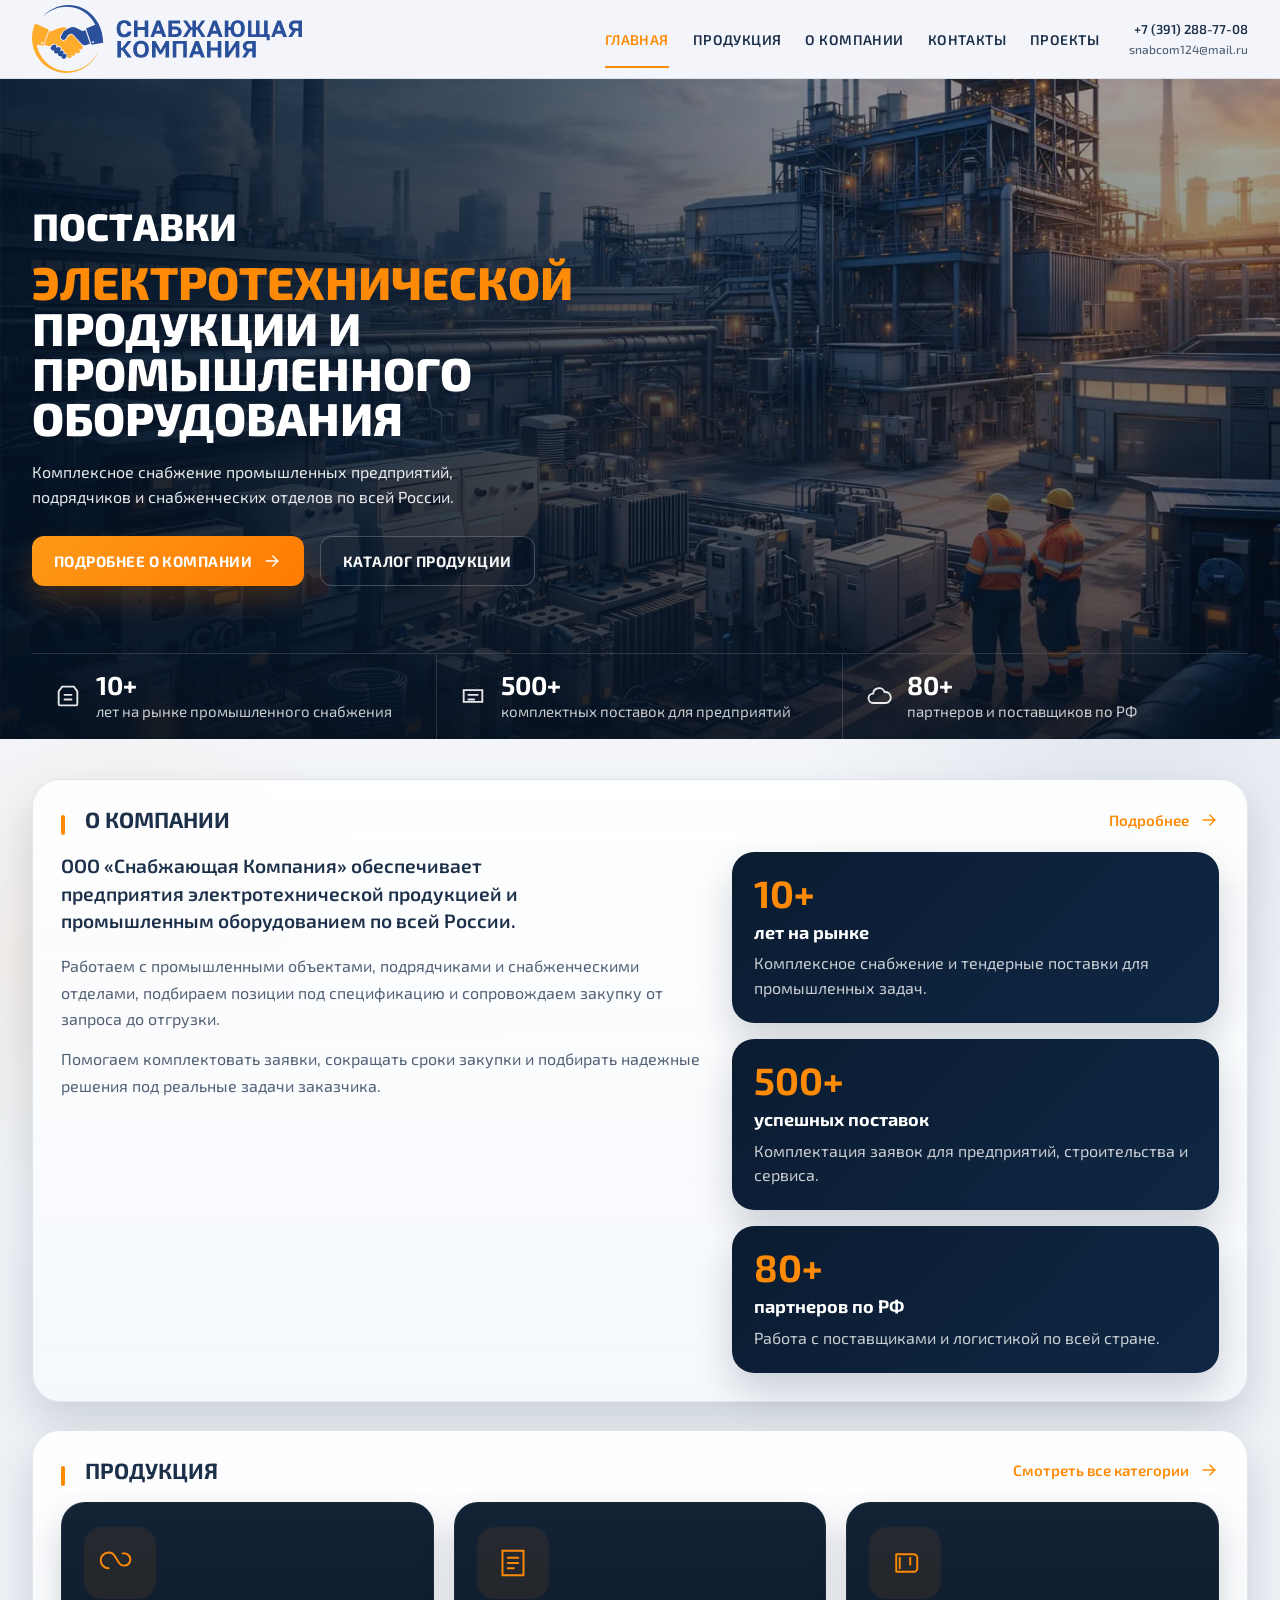
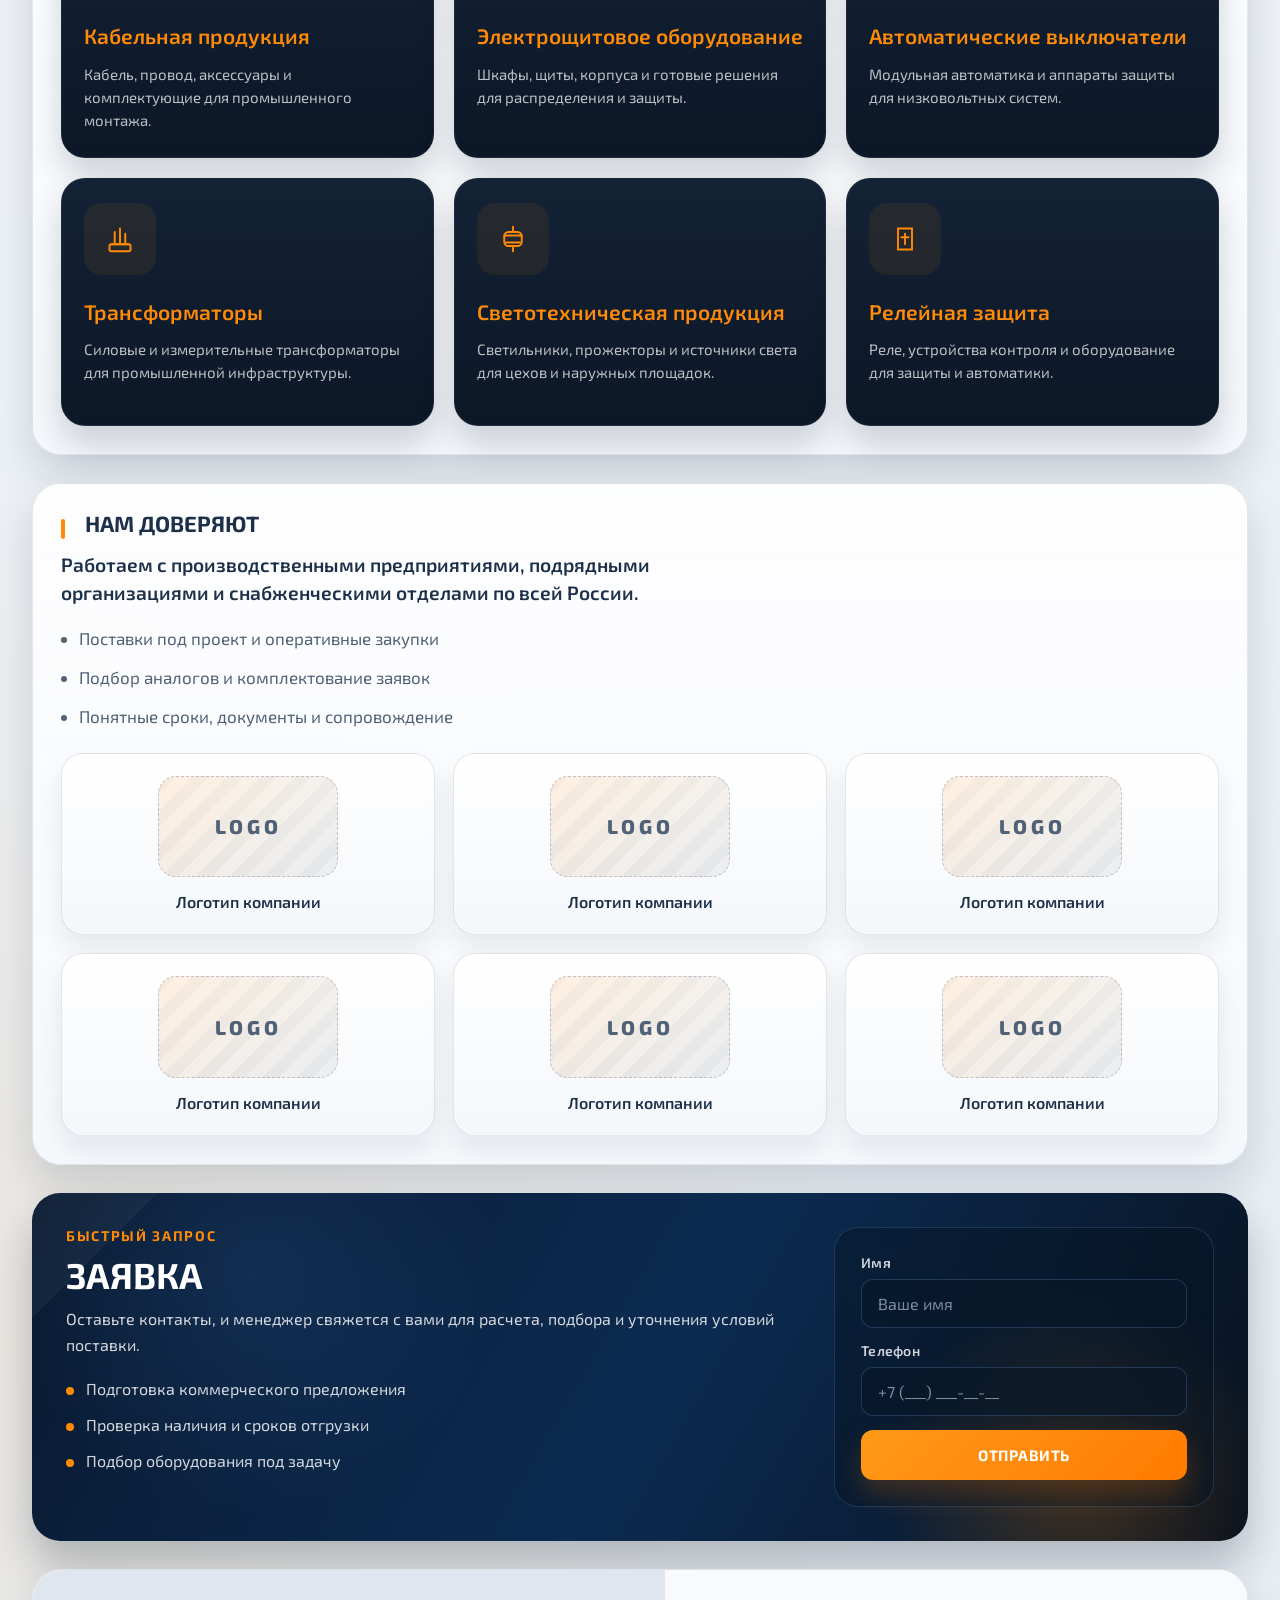
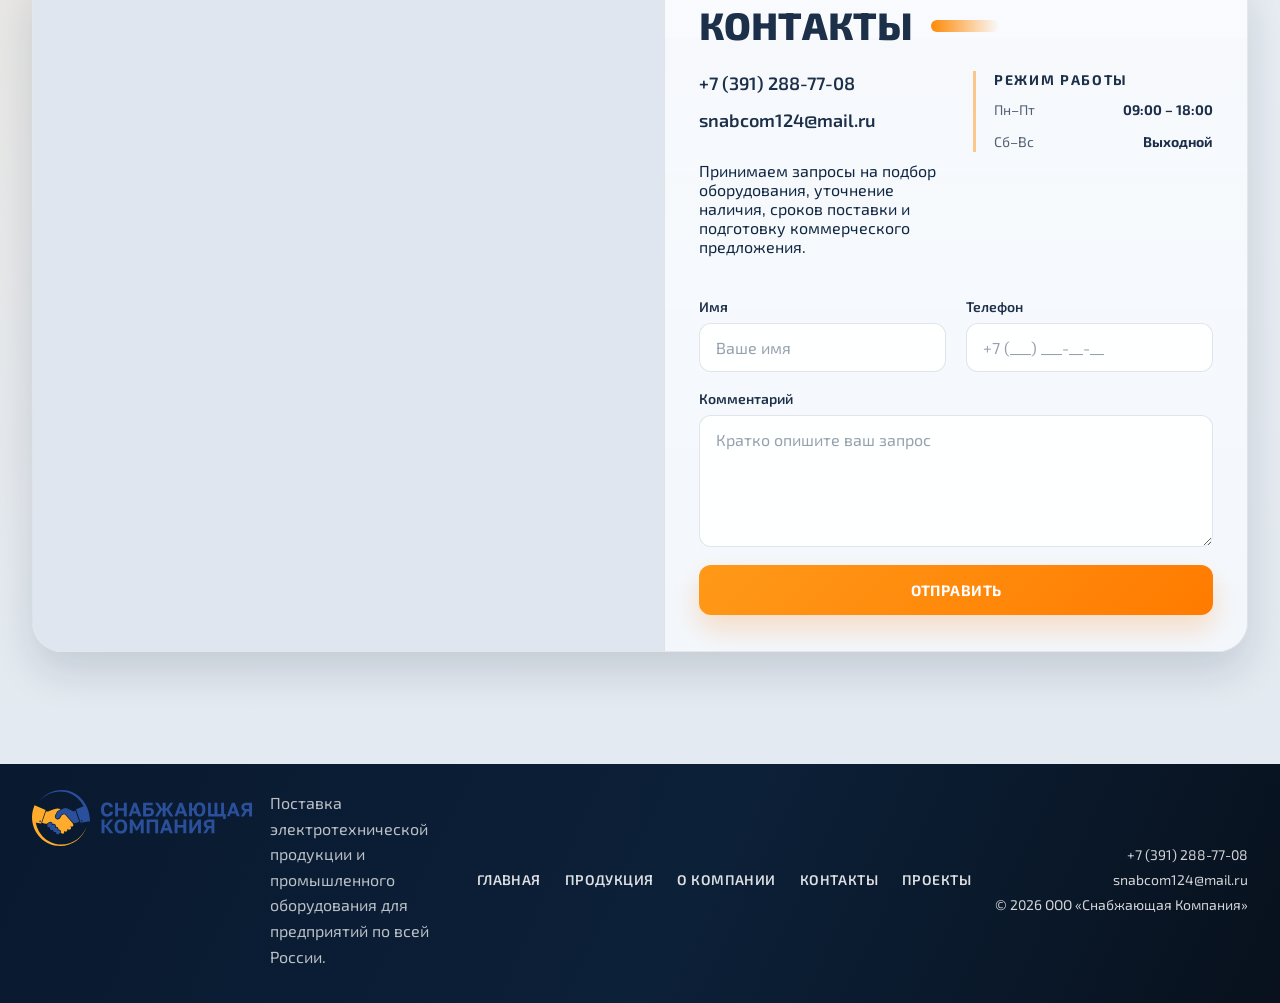
==== commit 1cd8dec5: "подправил размер шрифта и  адаптив" ====
--- a/index.html
+++ b/index.html
@@ -44,6 +44,11 @@
             <a href="projects.html">Проекты</a>
           </div>
         </nav>
+
+        <div class="header-contacts" aria-label="Контакты компании">
+          <a href="tel:+73912887708">+7 (391) 288-77-08</a>
+          <a href="mailto:snabcom124@mail.ru">snabcom124@mail.ru</a>
+        </div>
       </div>
     </header>
 
@@ -345,9 +350,9 @@
                 <div class="contacts-top">
                   <address class="contacts-meta">
                     <a class="contacts-link" href="tel:+73912887708">+7 (391) 288-77-08</a>
-                    <a class="contacts-link" href="mailto:info@snab-comp.ru">info@snab-comp.ru</a>
+                    <a class="contacts-link" href="mailto:snabcom124@mail.ru">snabcom124@mail.ru</a>
                     <p class="contacts-note">Принимаем запросы на подбор оборудования, уточнение наличия, сроков поставки и подготовку коммерческого предложения.</p>
-                    <p class="contacts-note">Красноярск. Точка на карте указана по координатам 55.979087, 92.935630.</p>
+                   
                   </address>
 
                   <div class="contacts-hours">
@@ -401,7 +406,7 @@
 
         <div class="footer-meta">
           <a href="tel:+73912887708">+7 (391) 288-77-08</a>
-          <a href="mailto:info@snab-comp.ru">info@snab-comp.ru</a>
+          <a href="mailto:snabcom124@mail.ru">snabcom124@mail.ru</a>
           <span>© 2026 ООО «Снабжающая Компания»</span>
         </div>
       </div>
--- a/styles.css
+++ b/styles.css
@@ -130,8 +130,8 @@
   display: flex;
   align-items: center;
   justify-content: space-between;
-  gap: 28px;
-  min-height: 84px;
+  gap: 22px;
+  min-height: 78px;
 }
 
 .header-brand {
@@ -157,11 +157,39 @@
 .main-nav__links {
   display: flex;
   align-items: center;
-  gap: 30px;
+  gap: 24px;
 }
 
 .main-nav__title {
   margin: 0;
+}
+
+.header-contacts {
+  display: flex;
+  flex-direction: column;
+  align-items: flex-end;
+  gap: 4px;
+  margin-left: 8px;
+  text-align: right;
+}
+
+.header-contacts a {
+  color: var(--nav);
+  font-size: 13px;
+  font-weight: 600;
+  line-height: 1.2;
+  white-space: nowrap;
+  transition: color 0.22s ease;
+}
+
+.header-contacts a:last-child {
+  color: var(--nav-muted);
+  font-size: 12px;
+  font-weight: 500;
+}
+
+.header-contacts a:hover {
+  color: var(--accent);
 }
 
 .hero-title,
@@ -169,7 +197,19 @@
 .product-card__title,
 .project-card h3,
 .contacts-link {
-  overflow-wrap: anywhere;
+  overflow-wrap: normal;
+  word-break: normal;
+  hyphens: none;
+}
+
+.hero-title,
+.page-intro__title,
+.section-heading h2,
+.section-lead,
+.catalog-card__title,
+.product-aside__title,
+.contacts-heading h2 {
+  text-wrap: balance;
 }
 
 .main-nav a {
@@ -271,30 +311,31 @@
   display: flex;
   flex-direction: column;
   justify-content: flex-end;
-  min-height: 700px;
-  padding-top: 80px;
+  min-height: 660px;
+  padding-top: 70px;
 }
 
 .hero-content {
-  max-width: 720px;
-  padding: 70px 0 48px;
+  max-width: 660px;
+  padding: 58px 0 40px;
 }
 
 .hero-kicker {
   margin: 0 0 14px;
   color: var(--white);
-  font-size: clamp(30px, 4vw, 58px);
+  font-size: clamp(24px, 3vw, 44px);
   font-weight: 800;
-  line-height: 0.96;
+  line-height: 1;
   text-transform: uppercase;
 }
 
 .hero-title {
   margin: 0;
   color: var(--white);
-  font-size: clamp(34px, 4.3vw, 68px);
+  max-width: 620px;
+  font-size: clamp(28px, 3.6vw, 54px);
   font-weight: 800;
-  line-height: 0.95;
+  line-height: 0.98;
   text-transform: uppercase;
 }
 
@@ -303,11 +344,11 @@
 }
 
 .hero-text {
-  max-width: 560px;
-  margin: 24px 0 30px;
+  max-width: 520px;
+  margin: 20px 0 26px;
   color: rgba(255, 255, 255, 0.9);
-  font-size: clamp(18px, 1.6vw, 24px);
-  line-height: 1.45;
+  font-size: clamp(16px, 1.2vw, 20px);
+  line-height: 1.55;
 }
 
 .hero-actions {
@@ -323,11 +364,11 @@
   align-items: center;
   justify-content: center;
   gap: 10px;
-  min-height: 52px;
-  padding: 0 24px;
+  min-height: 50px;
+  padding: 0 22px;
   border: 0;
   border-radius: 12px;
-  font-size: 16px;
+  font-size: 15px;
   font-weight: 700;
   letter-spacing: 0.03em;
   text-transform: uppercase;
@@ -389,7 +430,7 @@
 .hero-stat strong {
   display: block;
   color: var(--white);
-  font-size: 30px;
+  font-size: 26px;
   font-weight: 700;
   line-height: 1;
 }
@@ -398,7 +439,7 @@
   display: block;
   margin-top: 3px;
   color: rgba(255, 255, 255, 0.78);
-  font-size: 16px;
+  font-size: 15px;
   line-height: 1.35;
 }
 
@@ -419,7 +460,7 @@
 
 .page-intro__shell {
   overflow: hidden;
-  padding: 34px 36px;
+  padding: 30px 32px;
 }
 
 .page-intro__shell::before {
@@ -450,9 +491,9 @@
 .page-intro__title {
   margin: 0 0 14px;
   color: var(--nav);
-  font-size: clamp(34px, 4vw, 54px);
+  font-size: clamp(28px, 3vw, 42px);
   font-weight: 800;
-  line-height: 0.98;
+  line-height: 1.02;
   text-transform: uppercase;
 }
 
@@ -460,8 +501,8 @@
   max-width: 760px;
   margin: 0;
   color: var(--nav-muted);
-  font-size: 18px;
-  line-height: 1.65;
+  font-size: 16px;
+  line-height: 1.6;
 }
 
 .page-inner .content-zone {
@@ -513,7 +554,7 @@
 }
 
 .section-shell {
-  padding: 32px;
+  padding: 28px;
 }
 
 .section-heading {
@@ -533,7 +574,7 @@
   margin: 0;
   padding-left: 24px;
   color: var(--nav);
-  font-size: clamp(24px, 2vw, 32px);
+  font-size: clamp(22px, 1.7vw, 28px);
   font-weight: 700;
   line-height: 1.08;
   text-transform: uppercase;
@@ -555,7 +596,7 @@
   align-items: center;
   gap: 10px;
   color: var(--accent);
-  font-size: 17px;
+  font-size: 15px;
   font-weight: 600;
 }
 
@@ -567,7 +608,7 @@
 .section-lead {
   margin: 0 0 18px;
   color: var(--nav);
-  font-size: clamp(20px, 2vw, 27px);
+  font-size: clamp(18px, 1.5vw, 22px);
   font-weight: 600;
   line-height: 1.45;
 }
@@ -576,8 +617,8 @@
   display: grid;
   gap: 14px;
   color: var(--nav-muted);
-  font-size: 18px;
-  line-height: 1.7;
+  font-size: 16px;
+  line-height: 1.65;
 }
 
 .section-text p,
@@ -609,13 +650,13 @@
   display: block;
   margin-bottom: 10px;
   color: var(--accent);
-  font-size: clamp(34px, 4vw, 46px);
+  font-size: clamp(28px, 3vw, 38px);
   line-height: 1;
 }
 
 .about-stat-card h3 {
   margin: 0 0 8px;
-  font-size: 20px;
+  font-size: 18px;
   line-height: 1.2;
 }
 
@@ -669,7 +710,7 @@
 .product-card__title {
   margin: 0;
   color: var(--accent);
-  font-size: 24px;
+  font-size: 21px;
   font-weight: 600;
   line-height: 1.22;
 }
@@ -857,15 +898,15 @@
 .catalog-head h2 {
   margin: 0 0 10px;
   color: var(--white);
-  font-size: clamp(28px, 2vw, 38px);
-  line-height: 1.08;
+  font-size: clamp(24px, 1.8vw, 32px);
+  line-height: 1.12;
 }
 
 .catalog-head__text {
   max-width: 780px;
   margin: 0;
   color: rgba(255, 255, 255, 0.72);
-  font-size: 16px;
+  font-size: 15px;
   line-height: 1.65;
 }
 
@@ -1034,7 +1075,7 @@
 
 .catalog-card__title {
   margin: 0;
-  font-size: 22px;
+  font-size: 20px;
   line-height: 1.28;
 }
 
@@ -1213,8 +1254,8 @@
 
 .product-aside__title {
   margin: 0 0 10px;
-  font-size: 34px;
-  line-height: 1.04;
+  font-size: 28px;
+  line-height: 1.08;
 }
 
 .product-aside__text {
@@ -1230,7 +1271,7 @@
 
 .product-aside__contacts a {
   color: rgba(255, 255, 255, 0.94);
-  font-size: 18px;
+  font-size: 16px;
   font-weight: 600;
 }
 
@@ -1303,7 +1344,7 @@
   display: grid;
   gap: 18px;
   color: rgba(255, 255, 255, 0.78);
-  font-size: 17px;
+  font-size: 16px;
   line-height: 1.75;
 }
 
@@ -1316,7 +1357,7 @@
 
 .product-copy h3 {
   color: var(--white);
-  font-size: 24px;
+  font-size: 22px;
   line-height: 1.2;
 }
 
@@ -1501,7 +1542,7 @@
 .request-copy h2 {
   margin: 0 0 12px;
   color: var(--white);
-  font-size: clamp(32px, 4vw, 44px);
+  font-size: clamp(28px, 3vw, 36px);
   line-height: 1.05;
   text-transform: uppercase;
 }
@@ -1509,7 +1550,7 @@
 .request-text {
   margin: 0 0 20px;
   color: rgba(255, 255, 255, 0.82);
-  font-size: 18px;
+  font-size: 16px;
   line-height: 1.6;
 }
 
@@ -1680,8 +1721,8 @@
 
 .contacts-panel {
   display: grid;
-  gap: 30px;
-  padding: 42px 40px;
+  gap: 26px;
+  padding: 36px 34px;
   background: linear-gradient(180deg, rgba(248, 250, 253, 0.96), rgba(243, 247, 252, 0.98));
   border-left: 1px solid var(--line);
 }
@@ -1695,9 +1736,9 @@
 .contacts-heading h2 {
   margin: 0;
   color: var(--nav);
-  font-size: clamp(34px, 4vw, 56px);
+  font-size: clamp(28px, 3vw, 40px);
   font-weight: 800;
-  line-height: 0.96;
+  line-height: 1;
   text-transform: uppercase;
 }
 
@@ -1725,16 +1766,50 @@
 .contacts-link {
   width: fit-content;
   color: var(--nav);
-  font-size: 20px;
+  font-size: 18px;
   font-weight: 600;
   line-height: 1.4;
 }
 
-.contacts-note {
+
+
+.contacts-details {
+  display: grid;
+  gap: 14px;
+  padding-top: 4px;
+  border-top: 1px solid var(--line);
+}
+
+.company-details {
+  margin: 0;
+  display: grid;
+  grid-template-columns: repeat(2, minmax(0, 1fr));
+  gap: 14px 18px;
+}
+
+.company-details__item {
+  display: grid;
+  gap: 6px;
+  padding: 16px 18px;
+  border-radius: 16px;
+  background: rgba(255, 255, 255, 0.64);
+  border: 1px solid rgba(16, 39, 66, 0.08);
+}
+
+.company-details dt {
   margin: 0;
   color: var(--nav-muted);
-  font-size: 15px;
-  line-height: 1.6;
+  font-size: 12px;
+  font-weight: 700;
+  letter-spacing: 0.08em;
+  text-transform: uppercase;
+}
+
+.company-details dd {
+  margin: 0;
+  color: var(--nav);
+  font-size: 14px;
+  line-height: 1.55;
 }
 
 .contacts-hours {
@@ -1767,7 +1842,7 @@
   justify-content: space-between;
   gap: 16px;
   color: var(--nav-muted);
-  font-size: 15px;
+  font-size: 14px;
   line-height: 1.45;
 }
 
@@ -1888,6 +1963,14 @@
 }
 
 @media (max-width: 1180px) {
+  .main-nav__links {
+    gap: 18px;
+  }
+
+  .header-contacts a {
+    font-size: 12px;
+  }
+
   .products-grid,
   .projects-grid {
     grid-template-columns: repeat(2, minmax(0, 1fr));
@@ -1967,6 +2050,10 @@
   .nav-overlay {
     display: block;
     backdrop-filter: blur(4px);
+  }
+
+  .header-contacts {
+    display: none;
   }
 
   .main-nav {
@@ -2093,7 +2180,7 @@
   }
 
   .hero .container {
-    min-height: 600px;
+    min-height: 560px;
     padding-top: 56px;
   }
 
@@ -2117,11 +2204,11 @@
   }
 
   .hero-stat strong {
-    font-size: 26px;
+    font-size: 24px;
   }
 
   .hero-stat span {
-    font-size: 15px;
+    font-size: 14px;
   }
 
   .section-heading {
@@ -2154,23 +2241,23 @@
   }
 
   .hero-title {
-    font-size: clamp(28px, 10vw, 48px);
-    line-height: 1;
+    font-size: clamp(22px, 7.6vw, 36px);
+    line-height: 1.02;
   }
 
   .hero-text,
   .page-intro__text,
   .section-text,
   .request-text {
-    font-size: 16px;
+    font-size: 15px;
   }
 
   .hero-kicker {
-    font-size: clamp(24px, 8vw, 40px);
+    font-size: clamp(18px, 5.8vw, 30px);
   }
 
   .hero .container {
-    min-height: 540px;
+    min-height: 500px;
     padding-top: 46px;
   }
 
@@ -2196,8 +2283,12 @@
   }
 
   .section-lead {
-    font-size: 18px;
+    font-size: 17px;
     line-height: 1.5;
+  }
+
+  .company-details {
+    grid-template-columns: 1fr;
   }
 
   .page-intro__shell,
@@ -2323,11 +2414,11 @@
   }
 
   .contacts-heading h2 {
-    font-size: 38px;
+    font-size: 30px;
   }
 
   .contacts-link {
-    font-size: 18px;
+    font-size: 17px;
   }
 
   .footer-grid {
@@ -2361,7 +2452,7 @@
   }
 
   .hero .container {
-    min-height: 500px;
+    min-height: 460px;
     padding-top: 40px;
   }
 
@@ -2398,7 +2489,7 @@
   }
 
   .page-intro__title {
-    font-size: 28px;
+    font-size: 24px;
   }
 
   .page-intro__shell,
@@ -2513,7 +2604,7 @@
   }
 
   .contacts-heading h2 {
-    font-size: 32px;
+    font-size: 28px;
   }
 
   .contacts-heading-accent {
@@ -2543,6 +2634,14 @@
   .footer-meta span {
     font-size: 14px;
   }
+
+  .company-details__item {
+    padding: 14px 16px;
+  }
+
+  .company-details dd {
+    font-size: 13px;
+  }
 }
 
 @media (max-width: 420px) {
@@ -2734,7 +2833,7 @@
   }
 
   .hero .container {
-    min-height: 470px;
+    min-height: 430px;
   }
 
   .hero-content {
@@ -2743,15 +2842,16 @@
 
   .hero-kicker {
     margin-bottom: 10px;
+    font-size: 17px;
   }
 
   .hero-title {
-    font-size: 26px;
+    font-size: 21px;
   }
 
   .hero-text {
     margin: 18px 0 22px;
-    font-size: 15px;
+    font-size: 14px;
   }
 
   .hero-stat {
@@ -2784,11 +2884,11 @@
 
   .page-intro__title,
   .request-copy h2 {
-    font-size: 24px;
+    font-size: 22px;
   }
 
   .section-lead {
-    font-size: 17px;
+    font-size: 16px;
   }
 
   .product-card,
@@ -2812,7 +2912,7 @@
   }
 
   .contacts-link {
-    font-size: 16px;
+    font-size: 15px;
   }
 
   .contacts-form {
@@ -2876,7 +2976,7 @@
   }
 
   .hero-title {
-    font-size: 24px;
+    font-size: 20px;
   }
 
   .hero-text,
@@ -2886,6 +2986,10 @@
     font-size: 14px;
   }
 
+  .hero-kicker {
+    font-size: 16px;
+  }
+
   .section-lead {
     font-size: 16px;
   }
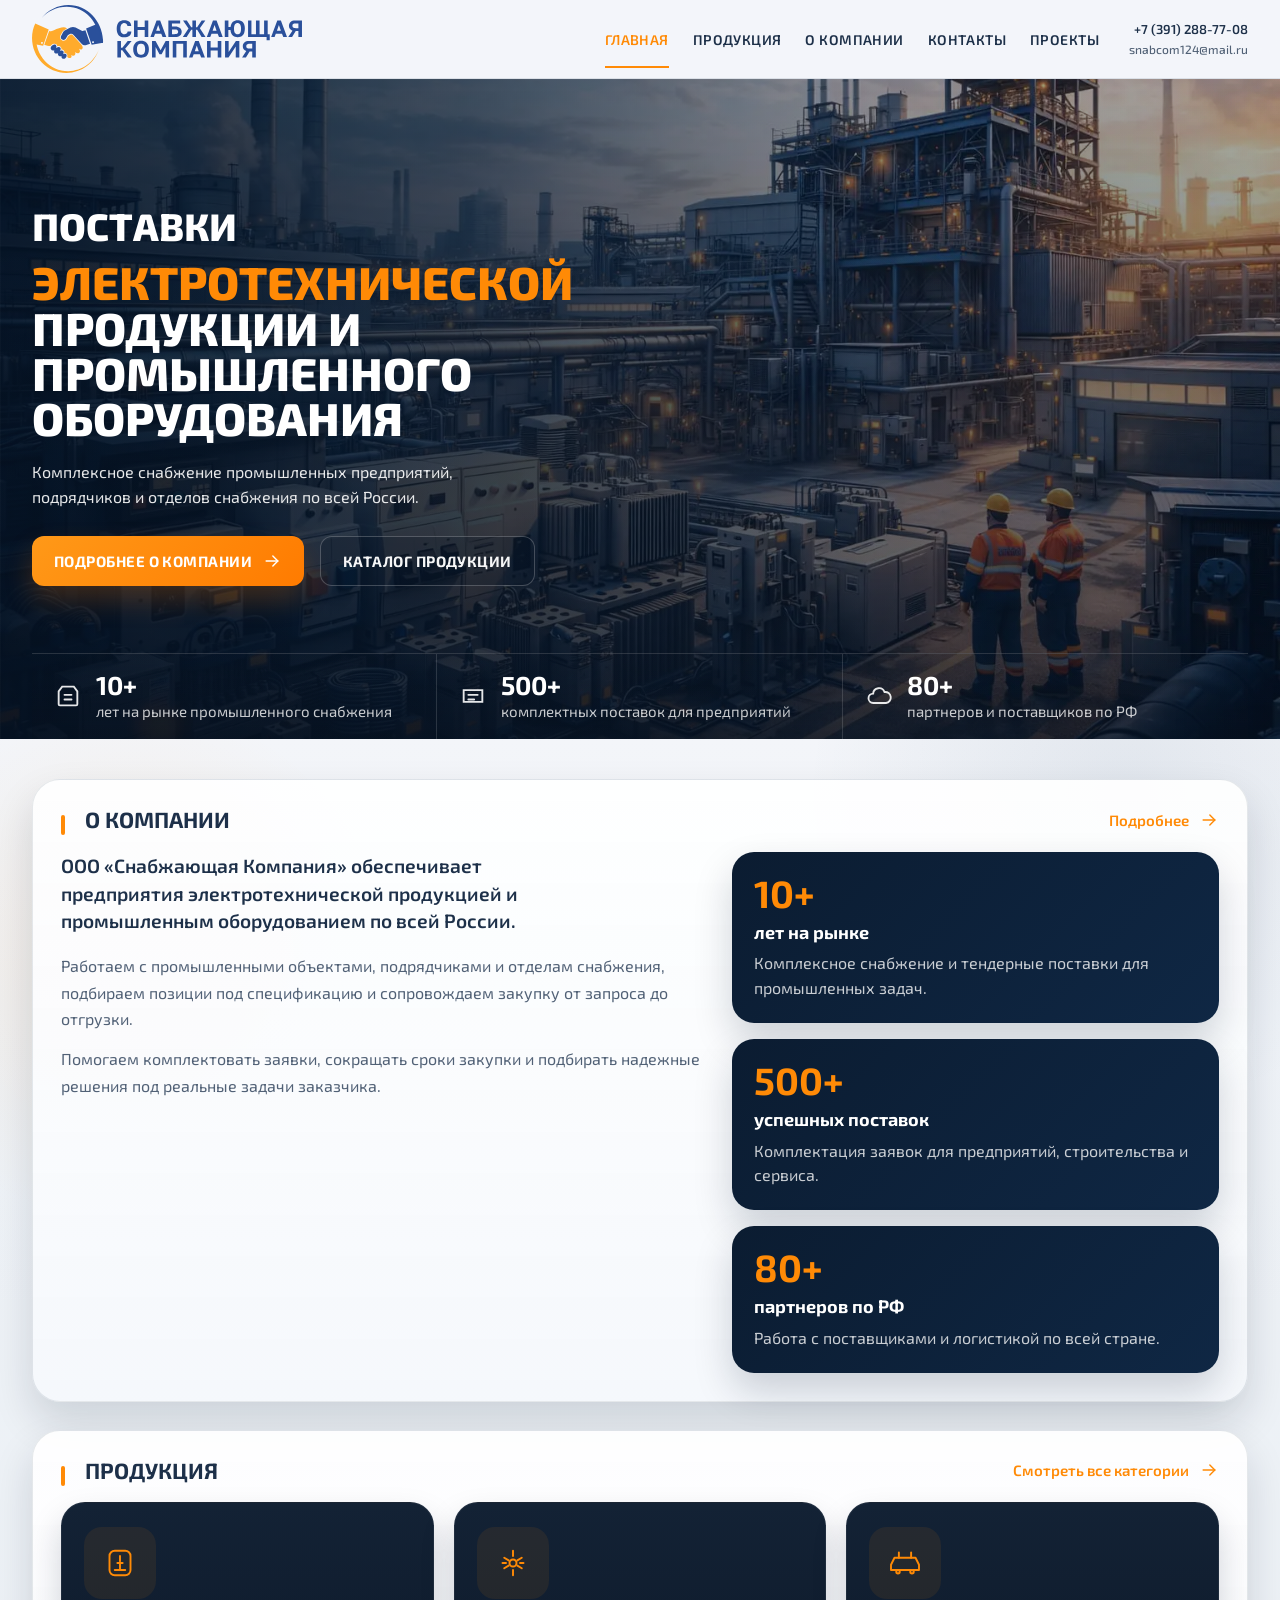
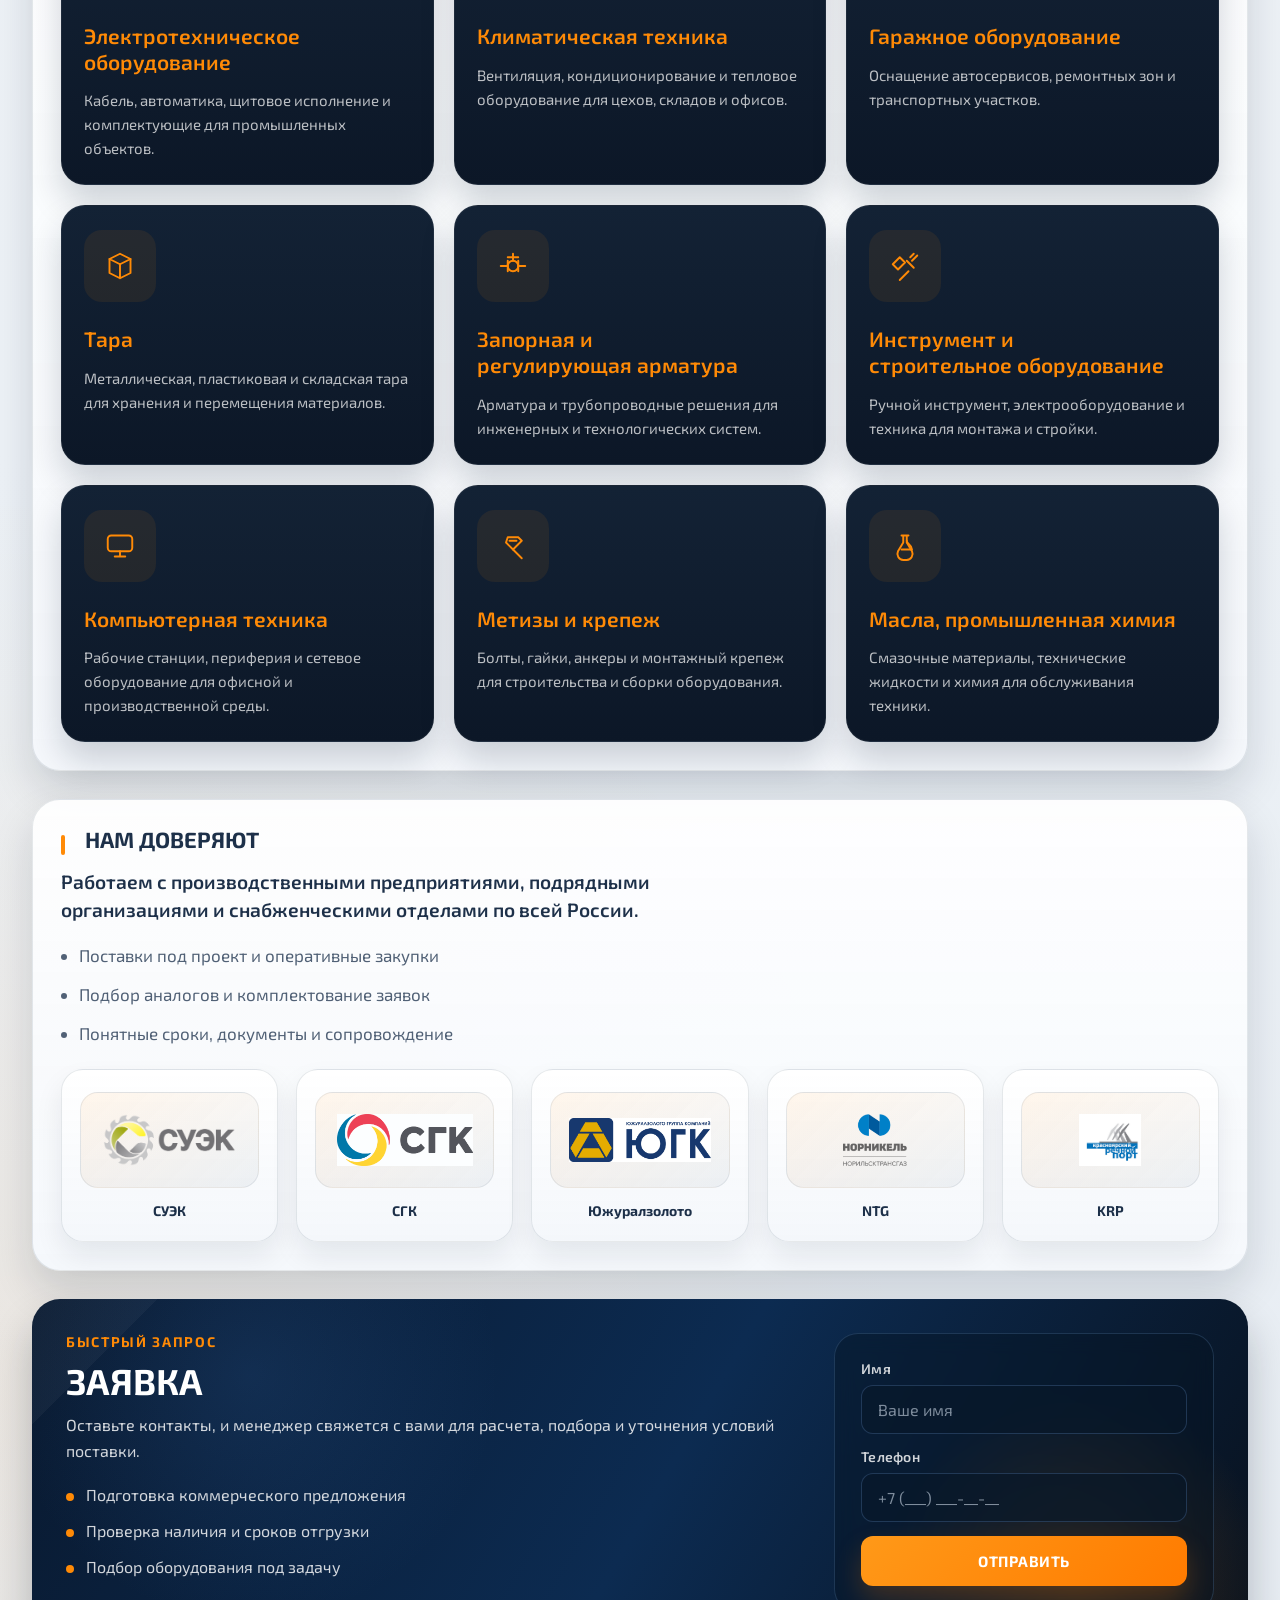
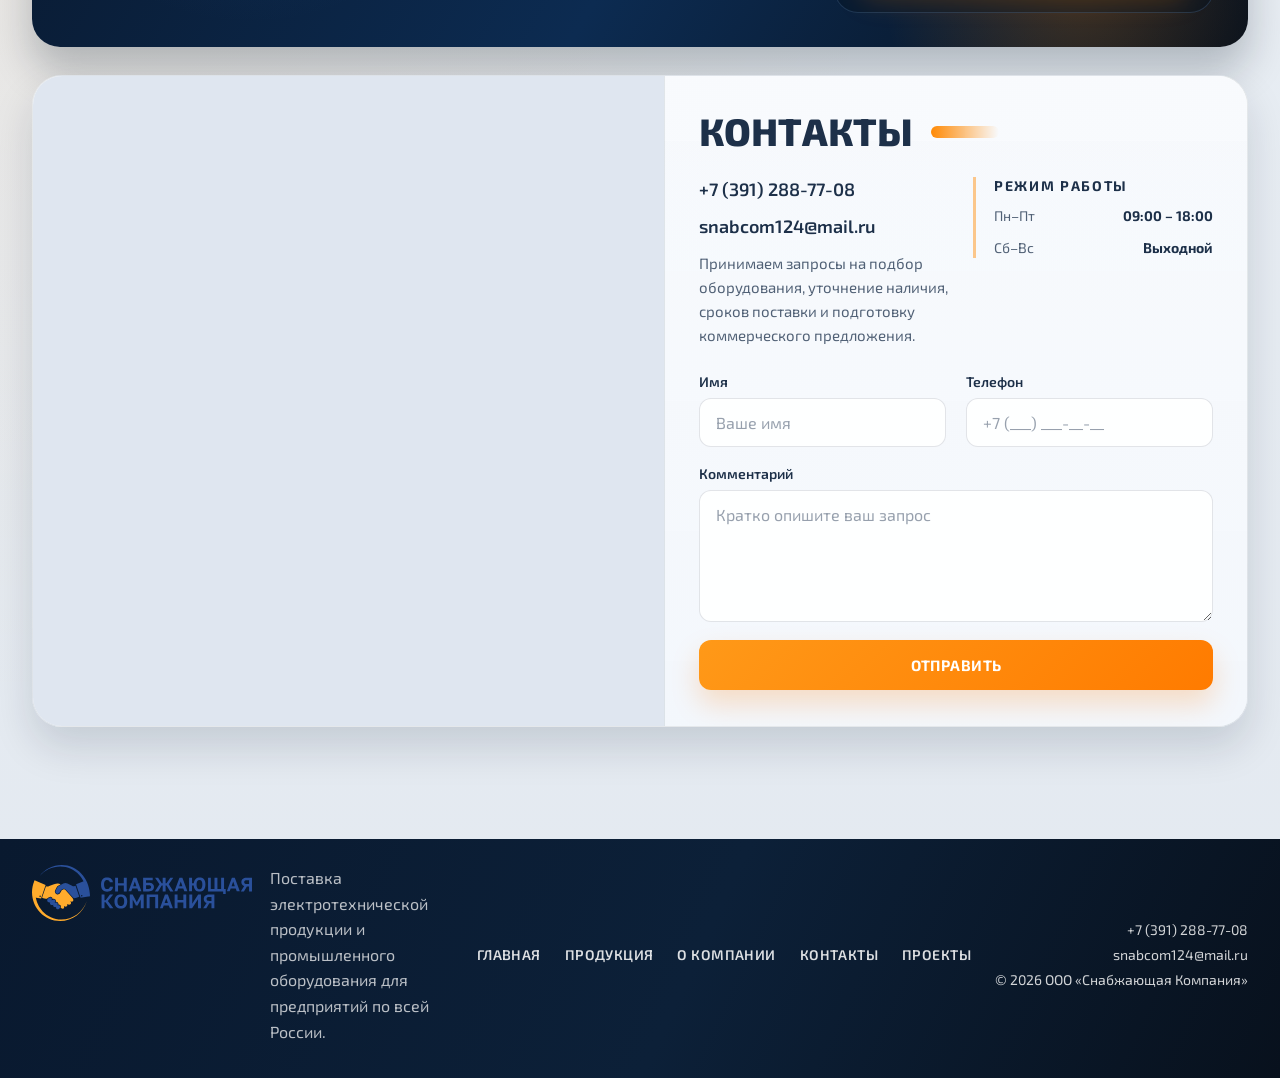
==== commit 8e81810c: "базовая продукця" ====
--- a/index.html
+++ b/index.html
@@ -43,6 +43,10 @@
             <a href="contacts.html">Контакты</a>
             <a href="projects.html">Проекты</a>
           </div>
+          <div class="main-nav__contacts" aria-label="Контакты в меню">
+            <a href="tel:+73912887708">+7 (391) 288-77-08</a>
+            <a href="mailto:snabcom124@mail.ru">snabcom124@mail.ru</a>
+          </div>
         </nav>
 
         <div class="header-contacts" aria-label="Контакты компании">
@@ -63,7 +67,7 @@
             </h1>
             <p class="hero-text">
               Комплексное снабжение промышленных предприятий, подрядчиков
-              и снабженческих отделов по всей России.
+              и отделов снабжения по всей России.
             </p>
             <div class="hero-actions">
               <a class="hero-button hero-button-primary" href="about.html">
@@ -134,7 +138,7 @@
                   </p>
                   <div class="section-text">
                     <p>
-                      Работаем с промышленными объектами, подрядчиками и снабженческими отделами,
+                      Работаем с промышленными объектами, подрядчиками и отделам снабжения,
                       подбираем позиции под спецификацию и сопровождаем закупку от запроса до отгрузки.
                     </p>
                     <p>
@@ -180,67 +184,106 @@
                 </a>
               </div>
 
-              <div class="products-grid">
-                <a class="product-card" href="products.html">
-                  <div class="product-card__media" aria-hidden="true">
-                    <svg viewBox="0 0 48 48">
-                      <path d="M11 30a9 9 0 1 1 0-18 8 8 0 0 1 7 4l5 8a7 7 0 1 0 6-11h-2" fill="none" stroke="currentColor" stroke-width="2.2" stroke-linecap="round" stroke-linejoin="round" />
-                    </svg>
-                  </div>
-                  <h3 class="product-card__title">Кабельная продукция</h3>
-                  <p class="product-card__text">Кабель, провод, аксессуары и комплектующие для промышленного монтажа.</p>
-                </a>
-
-                <a class="product-card" href="products.html">
-                  <div class="product-card__media" aria-hidden="true">
-                    <svg viewBox="0 0 48 48">
-                      <path d="M12 10h24v28H12zM18 18h12M18 24h12M18 30h7" fill="none" stroke="currentColor" stroke-width="2.2" stroke-linecap="round" />
-                    </svg>
-                  </div>
-                  <h3 class="product-card__title">Электрощитовое оборудование</h3>
-                  <p class="product-card__text">Шкафы, щиты, корпуса и готовые решения для распределения и защиты.</p>
-                </a>
-
-                <a class="product-card" href="products.html">
-                  <div class="product-card__media" aria-hidden="true">
-                    <svg viewBox="0 0 48 48">
-                      <path d="M14 14h20a4 4 0 0 1 4 4v12a4 4 0 0 1-4 4H14zM18 18v12M30 18v8" fill="none" stroke="currentColor" stroke-width="2.2" stroke-linecap="round" stroke-linejoin="round" />
-                    </svg>
-                  </div>
-                  <h3 class="product-card__title">Автоматические выключатели</h3>
-                  <p class="product-card__text">Модульная автоматика и аппараты защиты для низковольтных систем.</p>
-                </a>
-
-                <a class="product-card" href="products.html">
-                  <div class="product-card__media" aria-hidden="true">
-                    <svg viewBox="0 0 48 48">
-                      <path d="M14 30h20M18 30V16M24 30V12M30 30V18" fill="none" stroke="currentColor" stroke-width="2.2" stroke-linecap="round" />
-                      <rect x="12" y="30" width="24" height="8" rx="2" fill="none" stroke="currentColor" stroke-width="2.2" />
-                    </svg>
-                  </div>
-                  <h3 class="product-card__title">Трансформаторы</h3>
-                  <p class="product-card__text">Силовые и измерительные трансформаторы для промышленной инфраструктуры.</p>
-                </a>
-
-                <a class="product-card" href="products.html">
-                  <div class="product-card__media" aria-hidden="true">
-                    <svg viewBox="0 0 48 48">
-                      <path d="M24 10v6M24 32v6M14 20h20M16 28h16" fill="none" stroke="currentColor" stroke-width="2.2" stroke-linecap="round" />
-                      <rect x="14" y="16" width="20" height="16" rx="5" fill="none" stroke="currentColor" stroke-width="2.2" />
-                    </svg>
-                  </div>
-                  <h3 class="product-card__title">Светотехническая продукция</h3>
-                  <p class="product-card__text">Светильники, прожекторы и источники света для цехов и наружных площадок.</p>
-                </a>
-
-                <a class="product-card" href="products.html">
-                  <div class="product-card__media" aria-hidden="true">
-                    <svg viewBox="0 0 48 48">
-                      <path d="M16 12h16v24H16zM24 18v12M20 22h8" fill="none" stroke="currentColor" stroke-width="2.2" stroke-linecap="round" />
-                    </svg>
-                  </div>
-                  <h3 class="product-card__title">Релейная защита</h3>
-                  <p class="product-card__text">Реле, устройства контроля и оборудование для защиты и автоматики.</p>
+              <div class="category-grid">
+                <a class="category-card" href="products.html?category=category-electro">
+                  <div class="category-card__media" aria-hidden="true">
+                    <svg viewBox="0 0 48 48">
+                      <rect x="12" y="10" width="24" height="28" rx="6" fill="none" stroke="currentColor" stroke-width="2.2" />
+                      <path d="M24 16v6M21 24h6M24 24v8M18 32h12" fill="none" stroke="currentColor" stroke-width="2.2" stroke-linecap="round" stroke-linejoin="round" />
+                    </svg>
+                  </div>
+                  <h3 class="category-card__title">Электротехническое оборудование</h3>
+                  <p class="category-card__text">Кабель, автоматика, щитовое исполнение и комплектующие для промышленных объектов.</p>
+                </a>
+
+                <a class="category-card" href="products.html?category=category-climate">
+                  <div class="category-card__media" aria-hidden="true">
+                    <svg viewBox="0 0 48 48">
+                      <circle cx="24" cy="24" r="4" fill="none" stroke="currentColor" stroke-width="2.2" />
+                      <path d="M24 10v6M24 32v6M14 18l5 3M29 27l5 3M14 30l5-3M29 21l5-3" fill="none" stroke="currentColor" stroke-width="2.2" stroke-linecap="round" />
+                      <path d="M12 24h4M32 24h4" fill="none" stroke="currentColor" stroke-width="2.2" stroke-linecap="round" />
+                    </svg>
+                  </div>
+                  <h3 class="category-card__title">Климатическая техника</h3>
+                  <p class="category-card__text">Вентиляция, кондиционирование и тепловое оборудование для цехов, складов и офисов.</p>
+                </a>
+
+                <a class="category-card" href="products.html?category=category-garage">
+                  <div class="category-card__media" aria-hidden="true">
+                    <svg viewBox="0 0 48 48">
+                      <path d="M12 18h24l4 8v6H8v-6l4-8Z" fill="none" stroke="currentColor" stroke-width="2.2" stroke-linejoin="round" />
+                      <path d="M17 18V12M31 18V12M16 32a2 2 0 1 0 0 4 2 2 0 0 0 0-4Zm16 0a2 2 0 1 0 0 4 2 2 0 0 0 0-4Z" fill="none" stroke="currentColor" stroke-width="2.2" stroke-linecap="round" />
+                    </svg>
+                  </div>
+                  <h3 class="category-card__title">Гаражное оборудование</h3>
+                  <p class="category-card__text">Оснащение автосервисов, ремонтных зон и транспортных участков.</p>
+                </a>
+
+                <a class="category-card" href="products.html?category=category-tara">
+                  <div class="category-card__media" aria-hidden="true">
+                    <svg viewBox="0 0 48 48">
+                      <path d="M12 16 24 10l12 6-12 6-12-6Z" fill="none" stroke="currentColor" stroke-width="2.2" stroke-linejoin="round" />
+                      <path d="M12 16v16l12 6 12-6V16M24 22v16" fill="none" stroke="currentColor" stroke-width="2.2" stroke-linecap="round" stroke-linejoin="round" />
+                    </svg>
+                  </div>
+                  <h3 class="category-card__title">Тара</h3>
+                  <p class="category-card__text">Металлическая, пластиковая и складская тара для хранения и перемещения материалов.</p>
+                </a>
+
+                <a class="category-card" href="products.html?category=category-valves">
+                  <div class="category-card__media" aria-hidden="true">
+                    <svg viewBox="0 0 48 48">
+                      <path d="M10 24h8m12 0h8M18 18v12M30 18v12" fill="none" stroke="currentColor" stroke-width="2.2" stroke-linecap="round" />
+                      <circle cx="24" cy="24" r="6" fill="none" stroke="currentColor" stroke-width="2.2" />
+                      <path d="M24 10v8M18 14h12" fill="none" stroke="currentColor" stroke-width="2.2" stroke-linecap="round" />
+                    </svg>
+                  </div>
+                  <h3 class="category-card__title">Запорная и регулирующая арматура</h3>
+                  <p class="category-card__text">Арматура и трубопроводные решения для инженерных и технологических систем.</p>
+                </a>
+
+                <a class="category-card" href="products.html?category=category-tools">
+                  <div class="category-card__media" aria-hidden="true">
+                    <svg viewBox="0 0 48 48">
+                      <path d="m18 14 6 6-8 8-6-6 8-8Zm8 4 8 8m-4-12 4-4m-2 8 6-6" fill="none" stroke="currentColor" stroke-width="2.2" stroke-linecap="round" stroke-linejoin="round" />
+                      <path d="M28 30 18 40" fill="none" stroke="currentColor" stroke-width="2.2" stroke-linecap="round" />
+                    </svg>
+                  </div>
+                  <h3 class="category-card__title">Инструмент и строительное оборудование</h3>
+                  <p class="category-card__text">Ручной инструмент, электрооборудование и техника для монтажа и стройки.</p>
+                </a>
+
+                <a class="category-card" href="products.html?category=category-computers">
+                  <div class="category-card__media" aria-hidden="true">
+                    <svg viewBox="0 0 48 48">
+                      <rect x="10" y="12" width="28" height="18" rx="4" fill="none" stroke="currentColor" stroke-width="2.2" />
+                      <path d="M18 36h12M24 30v6" fill="none" stroke="currentColor" stroke-width="2.2" stroke-linecap="round" />
+                    </svg>
+                  </div>
+                  <h3 class="category-card__title">Компьютерная техника</h3>
+                  <p class="category-card__text">Рабочие станции, периферия и сетевое оборудование для офисной и производственной среды.</p>
+                </a>
+
+                <a class="category-card" href="products.html?category=category-fasteners">
+                  <div class="category-card__media" aria-hidden="true">
+                    <svg viewBox="0 0 48 48">
+                      <path d="M18 14h12l4 4-10 10-8-8 2-6Z" fill="none" stroke="currentColor" stroke-width="2.2" stroke-linejoin="round" />
+                      <path d="m24 28 10 10M20 18h8" fill="none" stroke="currentColor" stroke-width="2.2" stroke-linecap="round" />
+                    </svg>
+                  </div>
+                  <h3 class="category-card__title">Метизы и крепеж</h3>
+                  <p class="category-card__text">Болты, гайки, анкеры и монтажный крепеж для строительства и сборки оборудования.</p>
+                </a>
+
+                <a class="category-card" href="products.html?category=category-chem">
+                  <div class="category-card__media" aria-hidden="true">
+                    <svg viewBox="0 0 48 48">
+                      <path d="M20 12h8M22 12v8l-6 10a7 7 0 0 0 6 10h4a7 7 0 0 0 6-10l-6-10v-8" fill="none" stroke="currentColor" stroke-width="2.2" stroke-linecap="round" stroke-linejoin="round" />
+                      <path d="M20 28h12M26 18c0 4 6 4 6 10" fill="none" stroke="currentColor" stroke-width="2.2" stroke-linecap="round" />
+                    </svg>
+                  </div>
+                  <h3 class="category-card__title">Масла, промышленная химия</h3>
+                  <p class="category-card__text">Смазочные материалы, технические жидкости и химия для обслуживания техники.</p>
                 </a>
               </div>
             </div>
@@ -266,29 +309,35 @@
               </div>
 
               <div class="partners-grid">
-                <article class="partner-placeholder">
-                  <div class="partner-placeholder__mark">LOGO</div>
-                  <p>Логотип компании</p>
+                <article class="partner-logo">
+                  <div class="partner-logo__media">
+                    <img class="partner-logo__image" src="images/SUEK_Logo_svg.png" alt="СУЭК" loading="lazy">
+                  </div>
+                  <p class="partner-logo__caption">СУЭК</p>
                 </article>
-                <article class="partner-placeholder">
-                  <div class="partner-placeholder__mark">LOGO</div>
-                  <p>Логотип компании</p>
+                <article class="partner-logo">
+                  <div class="partner-logo__media">
+                    <img class="partner-logo__image" src="images/SGK_logo1-2.jpg" alt="СГК" loading="lazy">
+                  </div>
+                  <p class="partner-logo__caption">СГК</p>
                 </article>
-                <article class="partner-placeholder">
-                  <div class="partner-placeholder__mark">LOGO</div>
-                  <p>Логотип компании</p>
+                <article class="partner-logo">
+                  <div class="partner-logo__media">
+                    <img class="partner-logo__image" src="images/yuzhuralzoloto.jpg" alt="Южуралзолото" loading="lazy">
+                  </div>
+                  <p class="partner-logo__caption">Южуралзолото</p>
                 </article>
-                <article class="partner-placeholder">
-                  <div class="partner-placeholder__mark">LOGO</div>
-                  <p>Логотип компании</p>
+                <article class="partner-logo">
+                  <div class="partner-logo__media">
+                    <img class="partner-logo__image" src="images/NTG.png" alt="NTG" loading="lazy">
+                  </div>
+                  <p class="partner-logo__caption">NTG</p>
                 </article>
-                <article class="partner-placeholder">
-                  <div class="partner-placeholder__mark">LOGO</div>
-                  <p>Логотип компании</p>
-                </article>
-                <article class="partner-placeholder">
-                  <div class="partner-placeholder__mark">LOGO</div>
-                  <p>Логотип компании</p>
+                <article class="partner-logo">
+                  <div class="partner-logo__media">
+                    <img class="partner-logo__image" src="images/KRP.jpg" alt="KRP" loading="lazy">
+                  </div>
+                  <p class="partner-logo__caption">KRP</p>
                 </article>
               </div>
             </div>
--- a/styles.css
+++ b/styles.css
@@ -158,6 +158,10 @@
   display: flex;
   align-items: center;
   gap: 24px;
+}
+
+.main-nav__contacts {
+  display: none;
 }
 
 .main-nav__title {
@@ -2108,6 +2112,29 @@
     -webkit-overflow-scrolling: touch;
   }
 
+  .main-nav__contacts {
+    display: grid;
+    gap: 8px;
+    padding: 14px 18px 20px;
+    border-top: 1px solid rgba(255, 255, 255, 0.08);
+    background: linear-gradient(180deg, rgba(255, 255, 255, 0.03), rgba(255, 255, 255, 0.02));
+  }
+
+  .main-nav__contacts a {
+    color: rgba(255, 255, 255, 0.88);
+    font-size: 14px;
+    font-weight: 600;
+    line-height: 1.35;
+    word-break: keep-all;
+    overflow-wrap: normal;
+  }
+
+  .main-nav__contacts a:last-child {
+    color: rgba(255, 255, 255, 0.68);
+    font-size: 13px;
+    font-weight: 500;
+  }
+
   .menu-close {
     display: inline-flex;
     background: rgba(255, 255, 255, 0.08);
@@ -2677,6 +2704,11 @@
     padding: 12px 14px 16px;
   }
 
+  .main-nav__contacts {
+    gap: 6px;
+    padding: 12px 14px 16px;
+  }
+
   .main-nav a {
     padding: 13px 14px;
     font-size: 15px;
@@ -3012,3 +3044,850 @@
     align-items: flex-start;
   }
 }
+
+.contacts-note {
+  margin: 0;
+  color: var(--nav-muted);
+  font-size: 15px;
+  line-height: 1.6;
+}
+
+.category-card__title,
+.project-case__title {
+  overflow-wrap: normal;
+  text-wrap: balance;
+}
+
+.category-grid {
+  display: grid;
+  grid-template-columns: repeat(3, minmax(0, 1fr));
+  gap: 20px;
+}
+
+.category-card {
+  display: flex;
+  flex-direction: column;
+  min-height: 248px;
+  padding: 24px 22px;
+  border-radius: 24px;
+  background: var(--dark-panel);
+  border: 1px solid rgba(255, 255, 255, 0.06);
+  box-shadow: 0 18px 34px rgba(8, 23, 42, 0.18);
+  transition: transform 0.24s ease, border-color 0.24s ease, box-shadow 0.24s ease;
+}
+
+.category-card:hover {
+  transform: translateY(-4px);
+  border-color: rgba(255, 138, 6, 0.42);
+  box-shadow: 0 22px 38px rgba(8, 23, 42, 0.24);
+}
+
+.category-card__media {
+  display: inline-flex;
+  align-items: center;
+  justify-content: center;
+  width: 72px;
+  height: 72px;
+  margin-bottom: 24px;
+  border-radius: 18px;
+  background: rgba(255, 138, 6, 0.08);
+  color: var(--accent);
+}
+
+.category-card__media svg {
+  width: 42px;
+  height: 42px;
+}
+
+.category-card__body {
+  display: grid;
+  gap: 0;
+}
+
+.category-card__title {
+  margin: 0;
+  color: var(--accent);
+  font-size: 21px;
+  font-weight: 600;
+  line-height: 1.22;
+}
+
+.category-card__text {
+  margin: 14px 0 0;
+  color: rgba(255, 255, 255, 0.72);
+  font-size: 15px;
+  line-height: 1.6;
+}
+
+.category-card__footer {
+  display: flex;
+  align-items: flex-end;
+  justify-content: space-between;
+  gap: 16px;
+  margin-top: auto;
+  padding-top: 18px;
+  border-top: 1px solid rgba(255, 255, 255, 0.08);
+}
+
+.category-card__meta {
+  color: rgba(255, 255, 255, 0.62);
+  font-size: 13px;
+  line-height: 1.45;
+}
+
+.category-card__link {
+  display: inline-flex;
+  align-items: center;
+  justify-content: center;
+  min-height: 40px;
+  padding: 0 16px;
+  border-radius: 12px;
+  border: 1px solid rgba(255, 255, 255, 0.16);
+  background: rgba(255, 255, 255, 0.08);
+  color: var(--white);
+  font-size: 13px;
+  font-weight: 700;
+  letter-spacing: 0.04em;
+  text-transform: uppercase;
+  transition: transform 0.2s ease, border-color 0.2s ease, background 0.2s ease;
+}
+
+.category-card__link:hover {
+  transform: translateY(-1px);
+  border-color: rgba(255, 138, 6, 0.34);
+  background: rgba(255, 138, 6, 0.12);
+}
+
+.catalog-overview {
+  display: grid;
+  gap: 28px;
+}
+
+.catalog-overview__head {
+  display: grid;
+  grid-template-columns: minmax(0, 1fr) auto;
+  gap: 24px;
+  align-items: end;
+  padding-bottom: 24px;
+  border-bottom: 1px solid var(--line);
+}
+
+.catalog-overview__label {
+  margin: 0 0 12px;
+  color: var(--accent);
+  font-size: 13px;
+  font-weight: 700;
+  letter-spacing: 0.16em;
+  text-transform: uppercase;
+}
+
+.catalog-overview__copy h2 {
+  margin: 0;
+  color: var(--nav);
+  font-size: clamp(30px, 3vw, 40px);
+  line-height: 1.05;
+  text-transform: uppercase;
+}
+
+.catalog-overview__text {
+  max-width: 860px;
+  margin: 16px 0 0;
+  color: var(--nav-muted);
+  font-size: 17px;
+  line-height: 1.65;
+}
+
+.catalog-overview__nav {
+  display: flex;
+  flex-wrap: wrap;
+  gap: 12px;
+}
+
+.catalog-overview__nav a {
+  display: inline-flex;
+  align-items: center;
+  min-height: 42px;
+  padding: 0 16px;
+  border-radius: 999px;
+  border: 1px solid rgba(16, 39, 66, 0.1);
+  background: rgba(255, 255, 255, 0.74);
+  color: var(--nav);
+  font-size: 14px;
+  font-weight: 600;
+  line-height: 1.3;
+  transition: transform 0.2s ease, border-color 0.2s ease, color 0.2s ease, background 0.2s ease;
+}
+
+.catalog-overview__nav a:hover {
+  transform: translateY(-1px);
+  border-color: rgba(255, 138, 6, 0.24);
+  background: rgba(255, 138, 6, 0.08);
+  color: var(--accent-dark);
+}
+
+.category-grid--catalog {
+  gap: 22px;
+}
+
+.partners-grid {
+  display: grid;
+  grid-template-columns: repeat(auto-fit, minmax(180px, 1fr));
+  gap: 18px;
+}
+
+.partner-logo {
+  display: grid;
+  gap: 14px;
+  justify-items: center;
+  min-height: 164px;
+  padding: 22px 18px;
+  border-radius: 22px;
+  background: linear-gradient(180deg, rgba(255, 255, 255, 0.92), rgba(244, 247, 251, 0.98));
+  border: 1px solid var(--line);
+  box-shadow: 0 14px 28px rgba(8, 23, 42, 0.08);
+  text-align: center;
+}
+
+.partner-logo__media {
+  display: flex;
+  align-items: center;
+  justify-content: center;
+  width: 100%;
+  min-height: 96px;
+  padding: 18px;
+  border-radius: 18px;
+  border: 1px solid rgba(16, 39, 66, 0.08);
+  background:
+    linear-gradient(135deg, rgba(255, 138, 6, 0.08), rgba(16, 39, 66, 0.04)),
+    linear-gradient(180deg, rgba(255, 255, 255, 0.96), rgba(244, 247, 251, 0.98));
+}
+
+.partner-logo__image {
+  width: 100%;
+  max-width: 156px;
+  max-height: 52px;
+  object-fit: contain;
+  object-position: center;
+}
+
+.partner-logo__caption {
+  margin: 0;
+  color: var(--nav);
+  font-size: 14px;
+  font-weight: 700;
+}
+
+.projects-showcase {
+  display: grid;
+  gap: 28px;
+}
+
+.projects-grid {
+  display: grid;
+  grid-template-columns: repeat(2, minmax(0, 1fr));
+  gap: 24px;
+}
+
+.project-case {
+  display: grid;
+  gap: 18px;
+  padding: 22px;
+  border-radius: 26px;
+  background:
+    radial-gradient(circle at 100% 0%, rgba(255, 138, 6, 0.08), transparent 26%),
+    linear-gradient(180deg, rgba(255, 255, 255, 0.92), rgba(244, 248, 252, 0.98));
+  border: 1px solid var(--line);
+  box-shadow: 0 14px 28px rgba(8, 23, 42, 0.08);
+}
+
+.project-case__media-card,
+.project-case__content-card {
+  display: grid;
+  gap: 14px;
+  padding: 18px;
+  border-radius: 20px;
+  background: rgba(255, 255, 255, 0.72);
+  border: 1px solid rgba(16, 39, 66, 0.08);
+}
+
+.project-case__media {
+  display: grid;
+  place-items: center;
+  gap: 12px;
+  min-height: 220px;
+  padding: 20px;
+  border-radius: 18px;
+  border: 1px dashed rgba(16, 39, 66, 0.18);
+  background:
+    radial-gradient(circle at 20% 20%, rgba(255, 138, 6, 0.1), transparent 22%),
+    linear-gradient(135deg, rgba(16, 39, 66, 0.04), rgba(16, 39, 66, 0.08));
+  color: var(--nav-muted);
+  text-align: center;
+}
+
+.project-case__media svg {
+  width: 48px;
+  height: 48px;
+  color: var(--accent-dark);
+}
+
+.project-case__media span {
+  font-size: 13px;
+  font-weight: 700;
+  letter-spacing: 0.08em;
+  text-transform: uppercase;
+}
+
+.project-case__media-note {
+  margin: 0;
+  color: var(--nav-muted);
+  font-size: 14px;
+  line-height: 1.55;
+}
+
+.project-case__tag {
+  display: inline-flex;
+  width: fit-content;
+  padding: 7px 12px;
+  border-radius: 999px;
+  background: rgba(255, 138, 6, 0.1);
+  color: var(--accent-dark);
+  font-size: 13px;
+  font-weight: 700;
+  letter-spacing: 0.06em;
+}
+
+.project-case__title {
+  margin: 0;
+  color: var(--nav);
+  font-size: 24px;
+  line-height: 1.2;
+}
+
+.project-case__text {
+  margin: 0;
+  color: var(--nav-muted);
+  line-height: 1.65;
+}
+
+.project-case__meta {
+  display: flex;
+  flex-wrap: wrap;
+  gap: 10px;
+  padding-top: 14px;
+  border-top: 1px solid var(--line);
+}
+
+.project-case__meta span {
+  display: inline-flex;
+  align-items: center;
+  min-height: 34px;
+  padding: 0 12px;
+  border-radius: 999px;
+  background: rgba(16, 39, 66, 0.05);
+  color: var(--nav-muted);
+  font-size: 13px;
+  font-weight: 700;
+}
+
+.page-contacts .content-zone {
+  padding: 26px 0 52px;
+}
+
+.page-contacts .page-intro {
+  padding: 20px 0 8px;
+}
+
+.page-contacts .page-intro__shell {
+  padding: 24px 28px;
+}
+
+.page-contacts .page-intro__title {
+  margin-bottom: 10px;
+  font-size: clamp(24px, 2.6vw, 34px);
+}
+
+.page-contacts .page-intro__text {
+  max-width: 720px;
+  font-size: 16px;
+}
+
+.page-contacts .site-section {
+  padding: 0 0 18px;
+}
+
+.page-contacts .contacts-shell {
+  grid-template-columns: minmax(0, 0.95fr) minmax(340px, 0.9fr);
+  border-radius: 24px;
+}
+
+.page-contacts .contacts-map-side {
+  min-height: 500px;
+}
+
+.page-contacts .contacts-panel {
+  gap: 22px;
+  padding: 28px;
+}
+
+.page-contacts .contacts-heading {
+  gap: 14px;
+}
+
+.page-contacts .contacts-heading h2 {
+  font-size: clamp(24px, 2.4vw, 34px);
+}
+
+.page-contacts .contacts-heading-accent {
+  width: 54px;
+  height: 10px;
+}
+
+.page-contacts .contacts-top {
+  grid-template-columns: minmax(0, 1fr) 220px;
+  gap: 20px;
+}
+
+.page-contacts .contacts-link {
+  font-size: 17px;
+}
+
+.page-contacts .contacts-details {
+  gap: 12px;
+  padding-top: 0;
+}
+
+.page-contacts .company-details {
+  gap: 12px 14px;
+}
+
+.page-contacts .company-details__item {
+  padding: 14px 16px;
+}
+
+.page-contacts .company-details dd {
+  font-size: 13px;
+  line-height: 1.5;
+}
+
+.page-contacts .contacts-form {
+  gap: 16px;
+}
+
+.page-contacts .contacts-form-field textarea {
+  min-height: 110px;
+}
+
+.page-contacts .contacts-submit {
+  min-height: 46px;
+}
+
+@media (max-width: 1160px) {
+  .category-grid {
+    grid-template-columns: repeat(2, minmax(0, 1fr));
+  }
+
+  .catalog-overview__head {
+    grid-template-columns: 1fr;
+  }
+
+  .projects-grid {
+    grid-template-columns: 1fr;
+  }
+}
+
+@media (max-width: 720px) {
+  .category-grid,
+  .partners-grid {
+    grid-template-columns: 1fr;
+  }
+
+  .catalog-overview {
+    gap: 22px;
+  }
+
+  .catalog-overview__nav {
+    gap: 10px;
+  }
+
+  .catalog-overview__nav a {
+    width: 100%;
+    justify-content: center;
+    text-align: center;
+  }
+
+  .catalog-overview__cta {
+    width: 100%;
+  }
+
+  .category-card,
+  .partner-logo,
+  .project-case {
+    padding: 20px 18px;
+    border-radius: 20px;
+  }
+
+  .category-card__media {
+    width: 64px;
+    height: 64px;
+    margin-bottom: 20px;
+  }
+
+  .category-card__media svg {
+    width: 36px;
+    height: 36px;
+  }
+
+  .project-case__media {
+    min-height: 200px;
+  }
+
+  .page-contacts .contacts-shell {
+    grid-template-columns: 1fr;
+  }
+
+  .page-contacts .contacts-map-side {
+    min-height: 320px;
+  }
+
+  .page-contacts .contacts-panel {
+    padding: 22px 20px;
+  }
+
+  .page-contacts .contacts-top {
+    grid-template-columns: 1fr;
+  }
+}
+
+@media (max-width: 560px) {
+  .category-card__footer {
+    align-items: flex-start;
+    flex-direction: column;
+  }
+
+  .project-case__title,
+  .catalog-overview__copy h2 {
+    font-size: 24px;
+  }
+
+  .category-card__title {
+    font-size: 19px;
+  }
+
+  .project-case__media {
+    min-height: 180px;
+  }
+
+  .project-case__meta {
+    flex-direction: column;
+    align-items: flex-start;
+  }
+
+  .page-contacts .page-intro__shell {
+    padding: 18px 16px;
+  }
+
+  .page-contacts .page-intro__text {
+    font-size: 14px;
+  }
+}
+
+.catalog-shell--archive .catalog-layout {
+  grid-template-columns: 300px minmax(0, 1fr);
+  gap: 32px;
+}
+
+.catalog-accordion {
+  display: grid;
+  gap: 14px;
+}
+
+.catalog-accordion__item {
+  padding-bottom: 14px;
+  border-bottom: 1px solid rgba(255, 255, 255, 0.08);
+}
+
+.catalog-accordion__trigger {
+  display: flex;
+  align-items: center;
+  justify-content: space-between;
+  width: 100%;
+  padding: 0;
+  border: 0;
+  background: transparent;
+  color: rgba(255, 255, 255, 0.84);
+  font-size: 16px;
+  font-weight: 700;
+  line-height: 1.4;
+  text-align: left;
+}
+
+.catalog-accordion__trigger svg {
+  width: 18px;
+  height: 18px;
+  flex: 0 0 auto;
+  transition: transform 0.2s ease;
+}
+
+.catalog-accordion__item.is-open .catalog-accordion__trigger svg {
+  transform: rotate(180deg);
+}
+
+.catalog-accordion__item.is-active .catalog-accordion__trigger {
+  color: var(--accent);
+}
+
+.catalog-accordion__panel {
+  display: grid;
+  gap: 8px;
+  height: 0;
+  overflow: hidden;
+  opacity: 0;
+  padding: 0 0 0 12px;
+  transition: height 0.34s ease, opacity 0.22s ease, padding-top 0.34s ease;
+}
+
+.catalog-accordion__item.is-open .catalog-accordion__panel {
+  opacity: 1;
+  padding-top: 12px;
+}
+
+.catalog-accordion__link {
+  display: block;
+  width: 100%;
+  padding: 0;
+  border: 0;
+  background: transparent;
+  color: rgba(255, 255, 255, 0.68);
+  font-family: inherit;
+  font-size: 14px;
+  line-height: 1.5;
+  text-align: left;
+  cursor: pointer;
+  transition: color 0.2s ease, transform 0.2s ease;
+}
+
+.catalog-accordion__link:hover,
+.catalog-accordion__link.is-current {
+  color: var(--white);
+  transform: translateX(2px);
+}
+
+.catalog-content--archive {
+  display: grid;
+  overflow-anchor: none;
+}
+
+.catalog-category-panel {
+  display: grid;
+  gap: 24px;
+  overflow-anchor: none;
+}
+
+[data-catalog-page].is-ready .catalog-category-panel {
+  display: none;
+}
+
+[data-catalog-page].is-ready .catalog-category-panel.is-active {
+  display: grid;
+}
+
+.catalog-panel-groups {
+  display: grid;
+  gap: 22px;
+}
+
+.catalog-panel-group {
+  padding: 22px;
+  border-radius: 22px;
+  border: 1px solid rgba(255, 255, 255, 0.08);
+  background: rgba(255, 255, 255, 0.04);
+  scroll-margin-top: 120px;
+}
+
+.catalog-panel-group__head {
+  display: grid;
+  gap: 6px;
+  margin-bottom: 18px;
+}
+
+.catalog-panel-group__head h3 {
+  margin: 0;
+  color: var(--white);
+  font-size: 22px;
+  line-height: 1.2;
+}
+
+.catalog-panel-group__head p {
+  margin: 0;
+  color: rgba(255, 255, 255, 0.68);
+  line-height: 1.6;
+}
+
+.catalog-products {
+  margin: 0;
+  padding: 0;
+  list-style: none;
+  display: grid;
+  grid-template-columns: repeat(2, minmax(0, 1fr));
+  gap: 18px;
+}
+
+.catalog-product {
+  min-width: 0;
+}
+
+.catalog-product .woocommerce-LoopProduct-link {
+  display: flex;
+  flex-direction: column;
+  gap: 0;
+  min-height: 100%;
+  padding: 16px;
+  border-radius: 22px;
+  background: rgba(255, 255, 255, 0.04);
+  border: 1px solid rgba(255, 255, 255, 0.08);
+  text-decoration: none;
+  transition: transform 0.22s ease, border-color 0.22s ease, background 0.22s ease;
+}
+
+.catalog-product .woocommerce-LoopProduct-link:hover {
+  transform: translateY(-3px);
+  border-color: rgba(255, 138, 6, 0.32);
+  background: rgba(255, 138, 6, 0.08);
+}
+
+.catalog-product__image-wrap {
+  display: flex;
+  align-items: center;
+  justify-content: center;
+  aspect-ratio: 16 / 10;
+  padding: 12px;
+  border-radius: 18px;
+  background: linear-gradient(180deg, #f5f8fc 0%, #dde4ed 100%);
+  overflow: hidden;
+}
+
+.catalog-product__image-wrap img {
+  width: 100%;
+  height: 100%;
+  object-fit: contain;
+}
+
+.catalog-product__taxonomy {
+  margin-top: 14px;
+  color: rgba(255, 255, 255, 0.52);
+  font-size: 12px;
+  font-weight: 700;
+  letter-spacing: 0.08em;
+  text-transform: uppercase;
+}
+
+.catalog-product .woocommerce-loop-product__title {
+  margin: 10px 0 0;
+  color: var(--white);
+  font-size: 18px;
+  line-height: 1.35;
+}
+
+.product-stage__frame {
+  position: relative;
+  min-height: 420px;
+  border-radius: 24px;
+  overflow: hidden;
+  background: linear-gradient(180deg, #eef2f6 0%, #d7dde7 100%);
+}
+
+.product-stage__frame::after {
+  content: "";
+  position: absolute;
+  inset: auto 0 0;
+  height: 180px;
+  background: linear-gradient(180deg, rgba(6, 17, 30, 0) 0%, rgba(6, 17, 30, 0.78) 100%);
+  pointer-events: none;
+}
+
+.product-stage__image {
+  display: block;
+  width: 100%;
+  min-height: 420px;
+  height: 100%;
+  object-fit: cover;
+}
+
+.product-stage__badge,
+.product-stage__title,
+.product-stage__caption {
+  color: var(--white);
+}
+
+.product-thumb {
+  padding: 8px;
+  border-radius: 18px;
+}
+
+.product-thumb__image {
+  display: block;
+  width: 100%;
+  aspect-ratio: 4 / 3;
+  border-radius: 14px;
+  object-fit: cover;
+}
+
+.product-media-card__figure {
+  margin: 0;
+  aspect-ratio: 16 / 9;
+  border-radius: 18px;
+  overflow: hidden;
+}
+
+.product-media-card__image {
+  width: 100%;
+  height: 100%;
+  object-fit: cover;
+}
+
+@media (max-width: 1200px) {
+  .catalog-shell--archive .catalog-layout {
+    grid-template-columns: 1fr;
+  }
+}
+
+@media (max-width: 960px) {
+  .catalog-products {
+    grid-template-columns: 1fr;
+  }
+}
+
+@media (max-width: 720px) {
+  .catalog-panel-group {
+    padding: 18px;
+  }
+
+  .catalog-panel-group__head h3 {
+    font-size: 20px;
+  }
+
+  .catalog-product .woocommerce-loop-product__title {
+    font-size: 17px;
+  }
+
+  .product-stage__frame,
+  .product-stage__image {
+    min-height: 320px;
+  }
+}
+
+@media (max-width: 560px) {
+  .catalog-accordion__trigger {
+    font-size: 15px;
+  }
+
+  .catalog-panel-group {
+    padding: 16px;
+  }
+
+  .product-stage__frame,
+  .product-stage__image {
+    min-height: 260px;
+  }
+}
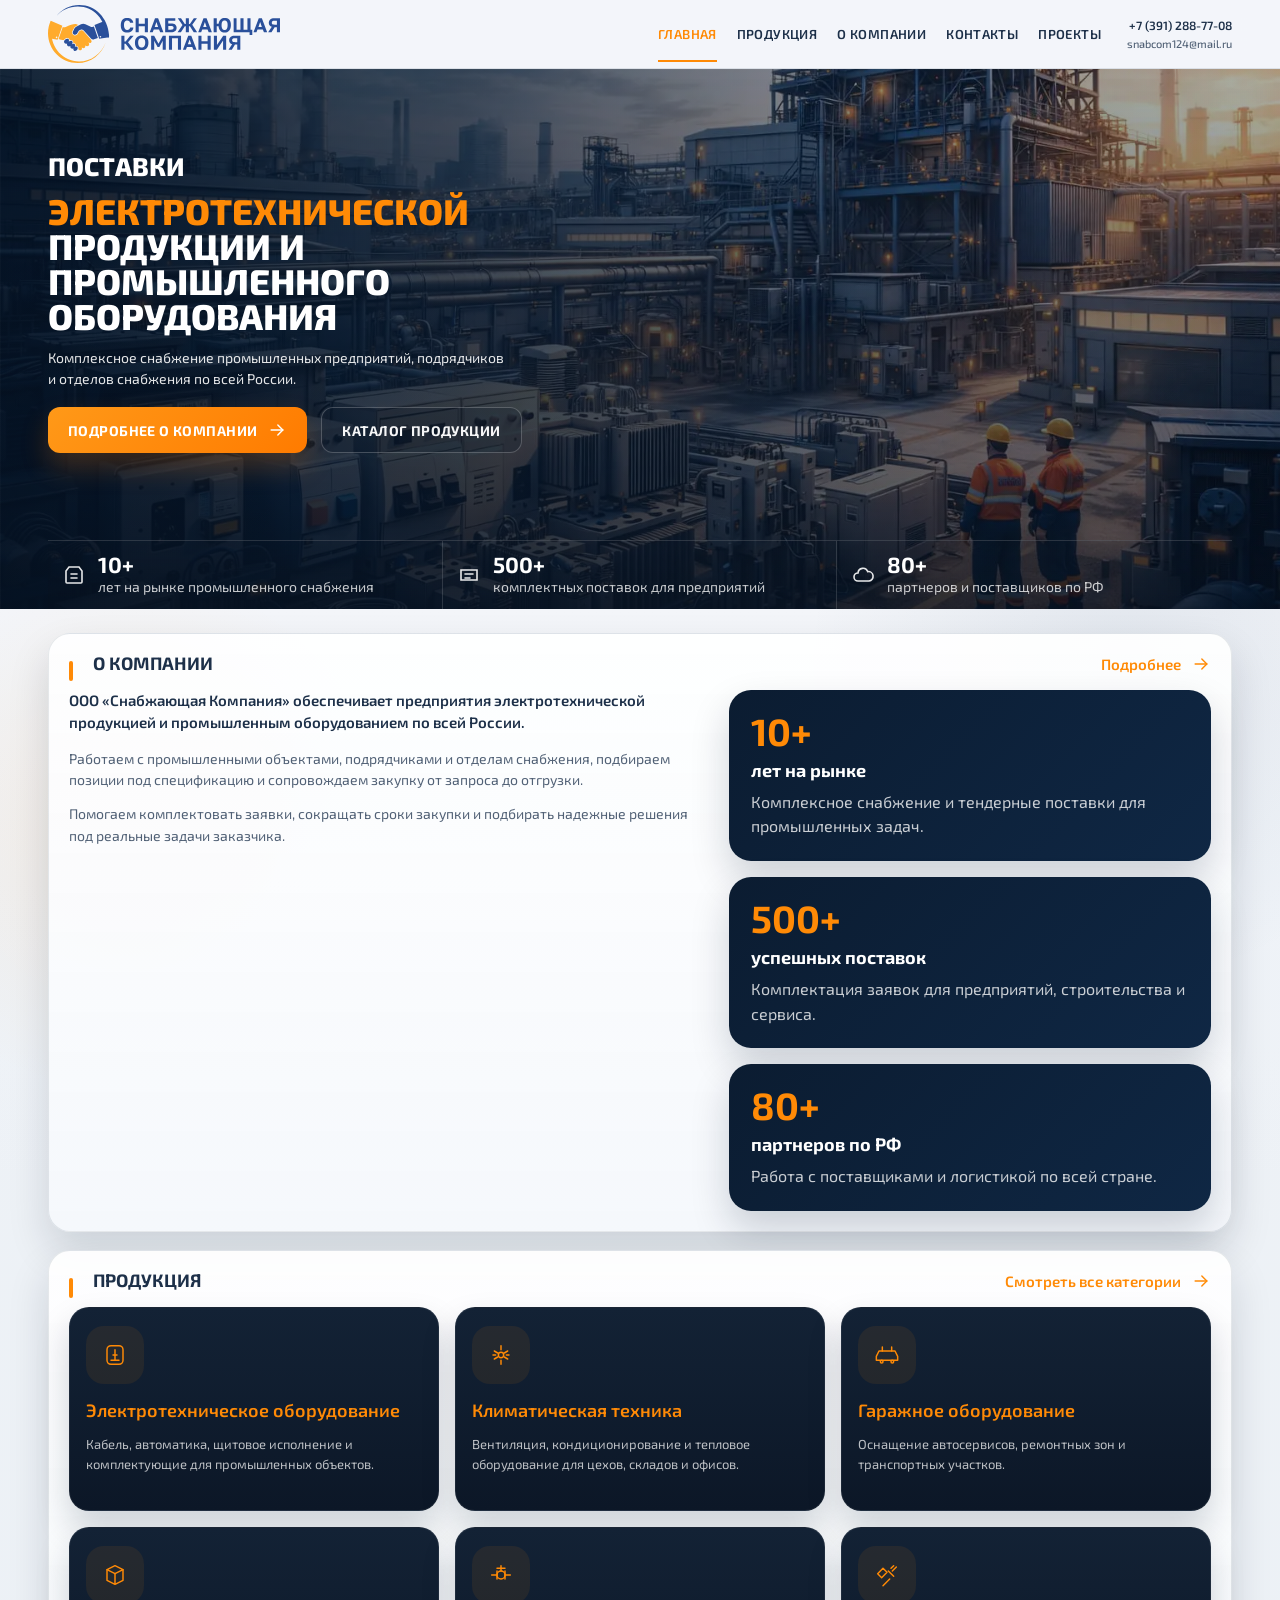
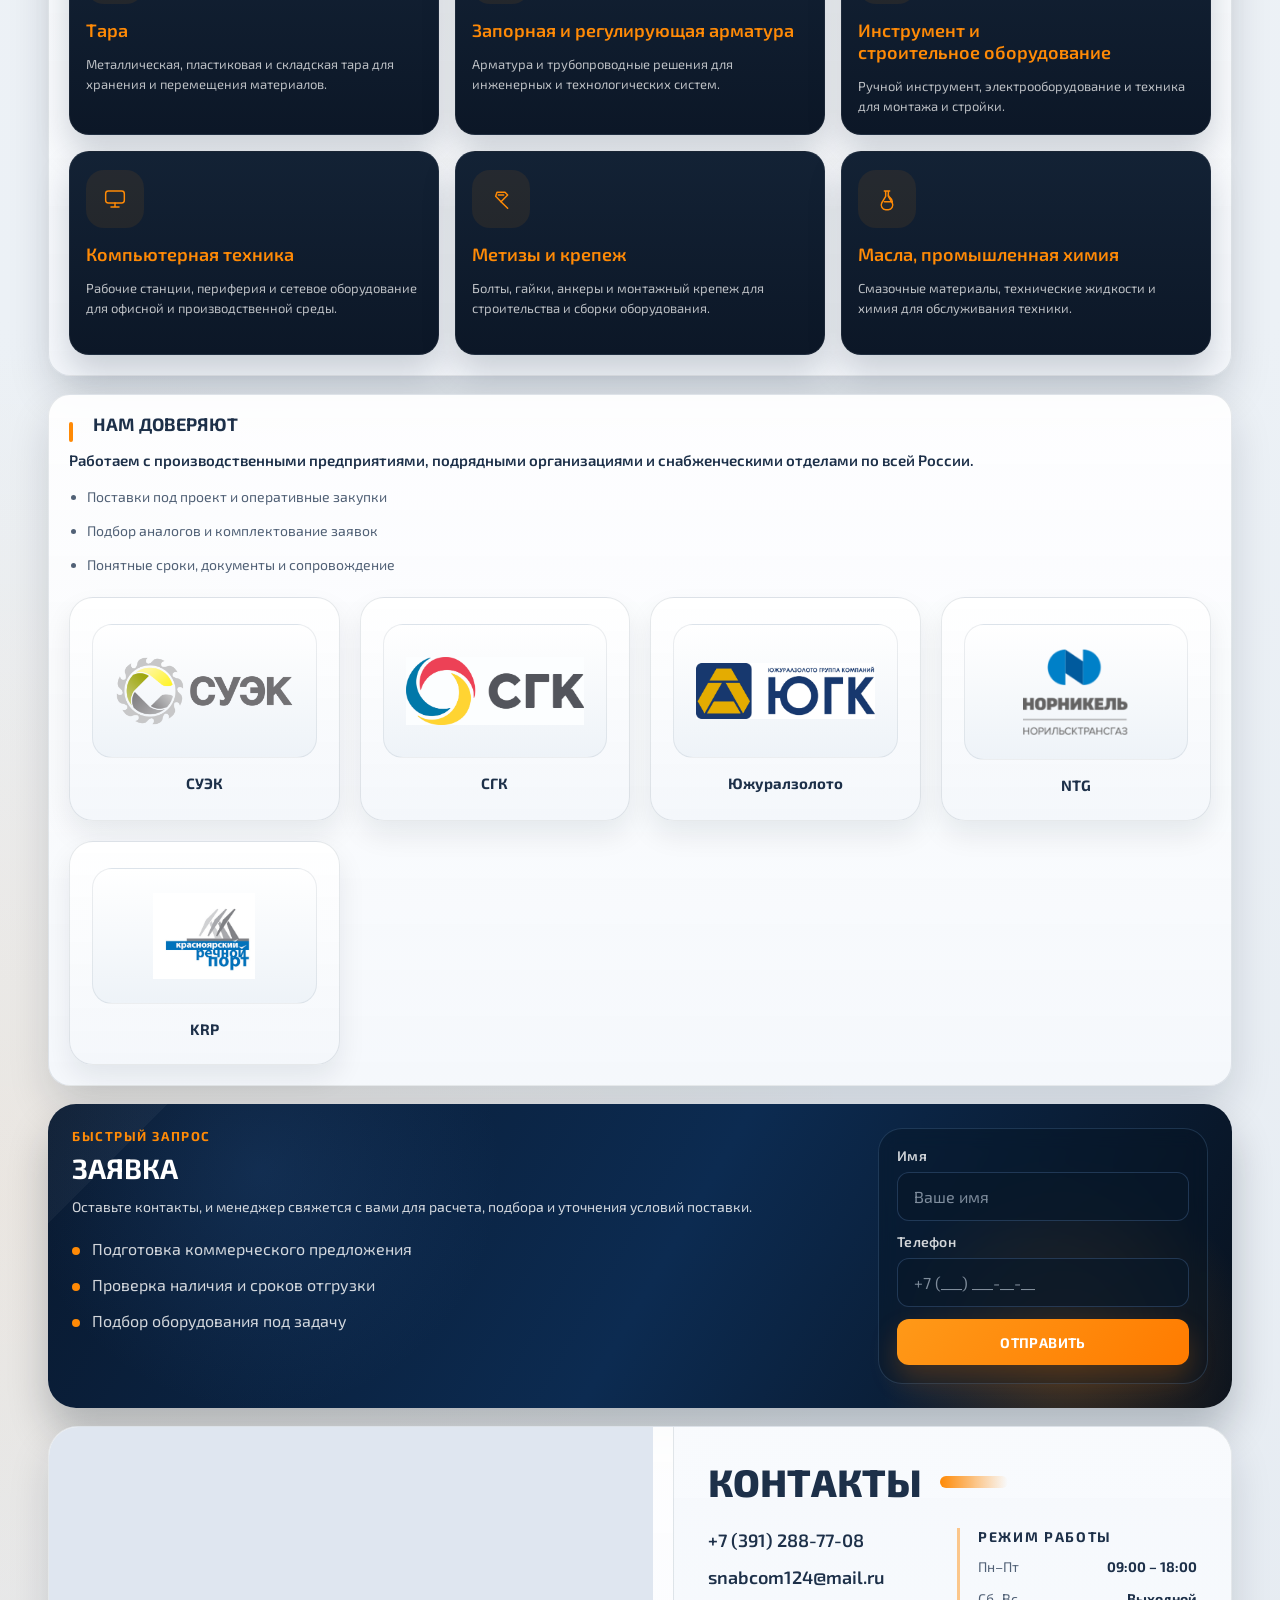
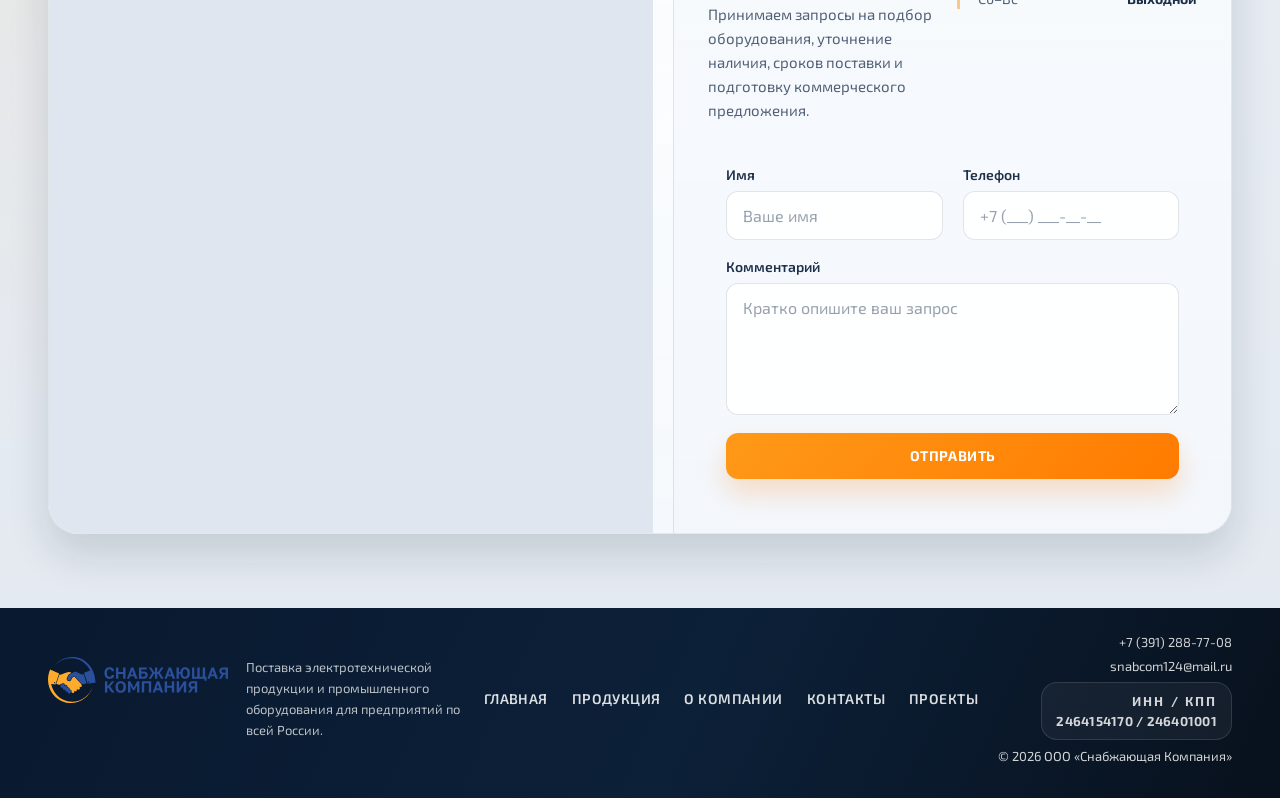
==== commit 0fac23de: "На показ" ====
--- a/index.html
+++ b/index.html
@@ -456,6 +456,10 @@
         <div class="footer-meta">
           <a href="tel:+73912887708">+7 (391) 288-77-08</a>
           <a href="mailto:snabcom124@mail.ru">snabcom124@mail.ru</a>
+          <div class="footer-legal" aria-label="Реквизиты компании">
+            <span class="footer-legal__label">ИНН / КПП</span>
+            <span class="footer-legal__value">2464154170 / 246401001</span>
+          </div>
           <span>© 2026 ООО «Снабжающая Компания»</span>
         </div>
       </div>
--- a/styles.css
+++ b/styles.css
@@ -91,7 +91,7 @@
 }
 
 .container {
-  width: min(1440px, calc(100% - 64px));
+  width: min(1380px, calc(100% - 72px));
   margin: 0 auto;
 }
 
@@ -101,7 +101,7 @@
 
 .content-zone {
   position: relative;
-  padding: 40px 0 72px;
+  padding: 32px 0 56px;
 }
 
 .content-zone::before {
@@ -130,8 +130,8 @@
   display: flex;
   align-items: center;
   justify-content: space-between;
-  gap: 22px;
-  min-height: 78px;
+  gap: 18px;
+  min-height: 72px;
 }
 
 .header-brand {
@@ -141,7 +141,7 @@
 }
 
 .header__logo {
-  width: min(270px, 100%);
+  width: min(248px, 100%);
 }
 
 .main-nav {
@@ -157,7 +157,7 @@
 .main-nav__links {
   display: flex;
   align-items: center;
-  gap: 24px;
+  gap: 20px;
 }
 
 .main-nav__contacts {
@@ -179,7 +179,7 @@
 
 .header-contacts a {
   color: var(--nav);
-  font-size: 13px;
+  font-size: 12px;
   font-weight: 600;
   line-height: 1.2;
   white-space: nowrap;
@@ -188,7 +188,7 @@
 
 .header-contacts a:last-child {
   color: var(--nav-muted);
-  font-size: 12px;
+  font-size: 11px;
   font-weight: 500;
 }
 
@@ -219,7 +219,7 @@
 .main-nav a {
   position: relative;
   padding: 8px 0;
-  font-size: 14px;
+  font-size: 13px;
   font-weight: 600;
   letter-spacing: 0.03em;
   text-transform: uppercase;
@@ -315,19 +315,19 @@
   display: flex;
   flex-direction: column;
   justify-content: flex-end;
-  min-height: 660px;
-  padding-top: 70px;
+  min-height: 600px;
+  padding-top: 56px;
 }
 
 .hero-content {
-  max-width: 660px;
-  padding: 58px 0 40px;
+  max-width: 620px;
+  padding: 44px 0 30px;
 }
 
 .hero-kicker {
   margin: 0 0 14px;
   color: var(--white);
-  font-size: clamp(24px, 3vw, 44px);
+  font-size: clamp(20px, 2.6vw, 36px);
   font-weight: 800;
   line-height: 1;
   text-transform: uppercase;
@@ -336,8 +336,8 @@
 .hero-title {
   margin: 0;
   color: var(--white);
-  max-width: 620px;
-  font-size: clamp(28px, 3.6vw, 54px);
+  max-width: 580px;
+  font-size: clamp(24px, 3.2vw, 46px);
   font-weight: 800;
   line-height: 0.98;
   text-transform: uppercase;
@@ -348,17 +348,17 @@
 }
 
 .hero-text {
-  max-width: 520px;
-  margin: 20px 0 26px;
+  max-width: 500px;
+  margin: 18px 0 22px;
   color: rgba(255, 255, 255, 0.9);
-  font-size: clamp(16px, 1.2vw, 20px);
+  font-size: clamp(15px, 1.05vw, 18px);
   line-height: 1.55;
 }
 
 .hero-actions {
   display: flex;
   flex-wrap: wrap;
-  gap: 16px;
+  gap: 14px;
 }
 
 .hero-button,
@@ -368,11 +368,11 @@
   align-items: center;
   justify-content: center;
   gap: 10px;
-  min-height: 50px;
-  padding: 0 22px;
+  min-height: 46px;
+  padding: 0 20px;
   border: 0;
   border-radius: 12px;
-  font-size: 15px;
+  font-size: 14px;
   font-weight: 700;
   letter-spacing: 0.03em;
   text-transform: uppercase;
@@ -415,8 +415,8 @@
 .hero-stat {
   display: flex;
   align-items: center;
-  gap: 14px;
-  padding: 18px 22px;
+  gap: 12px;
+  padding: 15px 18px;
   border-right: 1px solid rgba(255, 255, 255, 0.14);
 }
 
@@ -425,8 +425,8 @@
 }
 
 .hero-stat svg {
-  width: 28px;
-  height: 28px;
+  width: 24px;
+  height: 24px;
   color: rgba(255, 255, 255, 0.9);
   flex-shrink: 0;
 }
@@ -434,7 +434,7 @@
 .hero-stat strong {
   display: block;
   color: var(--white);
-  font-size: 26px;
+  font-size: 22px;
   font-weight: 700;
   line-height: 1;
 }
@@ -443,14 +443,14 @@
   display: block;
   margin-top: 3px;
   color: rgba(255, 255, 255, 0.78);
-  font-size: 15px;
+  font-size: 14px;
   line-height: 1.35;
 }
 
 .page-intro {
   position: relative;
   z-index: 1;
-  padding: 34px 0 10px;
+  padding: 24px 0 8px;
 }
 
 .page-intro__shell,
@@ -464,7 +464,7 @@
 
 .page-intro__shell {
   overflow: hidden;
-  padding: 30px 32px;
+  padding: 24px 26px;
 }
 
 .page-intro__shell::before {
@@ -484,33 +484,33 @@
 
 .page-intro__kicker,
 .request-kicker {
-  margin: 0 0 12px;
+  margin: 0 0 10px;
   color: var(--accent);
-  font-size: 14px;
+  font-size: 13px;
   font-weight: 700;
   letter-spacing: 0.12em;
   text-transform: uppercase;
 }
 
 .page-intro__title {
-  margin: 0 0 14px;
+  margin: 0 0 10px;
   color: var(--nav);
-  font-size: clamp(28px, 3vw, 42px);
+  font-size: clamp(24px, 2.6vw, 36px);
   font-weight: 800;
   line-height: 1.02;
   text-transform: uppercase;
 }
 
 .page-intro__text {
-  max-width: 760px;
+  max-width: 700px;
   margin: 0;
   color: var(--nav-muted);
-  font-size: 16px;
-  line-height: 1.6;
+  font-size: 15px;
+  line-height: 1.55;
 }
 
 .page-inner .content-zone {
-  padding-top: 28px;
+  padding-top: 22px;
 }
 
 .page-inner .page-intro__shell {
@@ -531,7 +531,7 @@
 .page-inner .page-intro__shell::after {
   content: "";
   position: absolute;
-  inset: auto 36px 0;
+  inset: auto 30px 0;
   height: 1px;
   background: linear-gradient(90deg, rgba(255, 138, 6, 0.52), rgba(255, 255, 255, 0));
   pointer-events: none;
@@ -554,19 +554,19 @@
 .site-section {
   position: relative;
   z-index: 1;
-  padding: 0 0 28px;
+  padding: 0 0 22px;
 }
 
 .section-shell {
-  padding: 28px;
+  padding: 24px;
 }
 
 .section-heading {
   display: flex;
   align-items: center;
   justify-content: space-between;
-  gap: 24px;
-  margin-bottom: 20px;
+  gap: 20px;
+  margin-bottom: 18px;
 }
 
 .section-heading.compact {
@@ -578,7 +578,7 @@
   margin: 0;
   padding-left: 24px;
   color: var(--nav);
-  font-size: clamp(22px, 1.7vw, 28px);
+  font-size: clamp(20px, 1.5vw, 25px);
   font-weight: 700;
   line-height: 1.08;
   text-transform: uppercase;
@@ -612,17 +612,17 @@
 .section-lead {
   margin: 0 0 18px;
   color: var(--nav);
-  font-size: clamp(18px, 1.5vw, 22px);
+  font-size: clamp(16px, 1.25vw, 19px);
   font-weight: 600;
   line-height: 1.45;
 }
 
 .section-text {
   display: grid;
-  gap: 14px;
+  gap: 12px;
   color: var(--nav-muted);
-  font-size: 16px;
-  line-height: 1.65;
+  font-size: 15px;
+  line-height: 1.6;
 }
 
 .section-text p,
@@ -749,11 +749,11 @@
 }
 
 .catalog-shell {
-  padding: 28px;
+  padding: 24px;
 }
 
 .product-page-shell {
-  padding: 30px;
+  padding: 24px;
   color: var(--white);
 }
 
@@ -1517,9 +1517,9 @@
   position: relative;
   display: grid;
   grid-template-columns: minmax(0, 1fr) 380px;
-  gap: 28px;
+  gap: 24px;
   align-items: start;
-  padding: 34px;
+  padding: 28px;
   border-radius: 28px;
   overflow: hidden;
   background: linear-gradient(120deg, #09192f 0%, #0c2b51 52%, #08111d 100%);
@@ -1546,7 +1546,7 @@
 .request-copy h2 {
   margin: 0 0 12px;
   color: var(--white);
-  font-size: clamp(28px, 3vw, 36px);
+  font-size: clamp(24px, 2.6vw, 32px);
   line-height: 1.05;
   text-transform: uppercase;
 }
@@ -1554,8 +1554,8 @@
 .request-text {
   margin: 0 0 20px;
   color: rgba(255, 255, 255, 0.82);
-  font-size: 16px;
-  line-height: 1.6;
+  font-size: 15px;
+  line-height: 1.55;
 }
 
 .request-list {
@@ -1586,8 +1586,8 @@
 
 .request-form {
   display: grid;
-  gap: 14px;
-  padding: 26px;
+  gap: 12px;
+  padding: 22px;
   border-radius: 24px;
   background: rgba(6, 19, 34, 0.42);
   border: 1px solid rgba(92, 128, 177, 0.28);
@@ -1964,6 +1964,32 @@
 .footer-meta span {
   color: rgba(255, 255, 255, 0.82);
   font-size: 14px;
+}
+
+.footer-legal {
+  display: grid;
+  gap: 4px;
+  width: fit-content;
+  padding: 10px 14px;
+  border-radius: 16px;
+  border: 1px solid rgba(255, 255, 255, 0.12);
+  background: rgba(255, 255, 255, 0.05);
+  justify-items: end;
+}
+
+.footer-legal__label {
+  color: rgba(255, 255, 255, 0.58);
+  font-size: 11px;
+  font-weight: 700;
+  letter-spacing: 0.16em;
+  text-transform: uppercase;
+}
+
+.footer-legal__value {
+  color: var(--white);
+  font-size: 14px;
+  font-weight: 700;
+  letter-spacing: 0.02em;
 }
 
 @media (max-width: 1180px) {
@@ -2462,6 +2488,10 @@
     justify-items: start;
     text-align: left;
   }
+
+  .footer-legal {
+    justify-items: start;
+  }
 }
 
 @media (max-width: 560px) {
@@ -3067,9 +3097,9 @@
 .category-card {
   display: flex;
   flex-direction: column;
-  min-height: 248px;
-  padding: 24px 22px;
-  border-radius: 24px;
+  min-height: 222px;
+  padding: 20px 18px;
+  border-radius: 22px;
   background: var(--dark-panel);
   border: 1px solid rgba(255, 255, 255, 0.06);
   box-shadow: 0 18px 34px rgba(8, 23, 42, 0.18);
@@ -3086,17 +3116,17 @@
   display: inline-flex;
   align-items: center;
   justify-content: center;
-  width: 72px;
-  height: 72px;
-  margin-bottom: 24px;
+  width: 64px;
+  height: 64px;
+  margin-bottom: 20px;
   border-radius: 18px;
   background: rgba(255, 138, 6, 0.08);
   color: var(--accent);
 }
 
 .category-card__media svg {
-  width: 42px;
-  height: 42px;
+  width: 36px;
+  height: 36px;
 }
 
 .category-card__body {
@@ -3107,25 +3137,25 @@
 .category-card__title {
   margin: 0;
   color: var(--accent);
-  font-size: 21px;
+  font-size: 19px;
   font-weight: 600;
   line-height: 1.22;
 }
 
 .category-card__text {
-  margin: 14px 0 0;
+  margin: 12px 0 0;
   color: rgba(255, 255, 255, 0.72);
-  font-size: 15px;
-  line-height: 1.6;
+  font-size: 14px;
+  line-height: 1.55;
 }
 
 .category-card__footer {
   display: flex;
   align-items: flex-end;
   justify-content: space-between;
-  gap: 16px;
+  gap: 14px;
   margin-top: auto;
-  padding-top: 18px;
+  padding-top: 14px;
   border-top: 1px solid rgba(255, 255, 255, 0.08);
 }
 
@@ -3231,18 +3261,18 @@
 
 .partners-grid {
   display: grid;
-  grid-template-columns: repeat(auto-fit, minmax(180px, 1fr));
-  gap: 18px;
+  grid-template-columns: repeat(auto-fit, minmax(220px, 1fr));
+  gap: 20px;
 }
 
 .partner-logo {
   display: grid;
-  gap: 14px;
+  gap: 16px;
   justify-items: center;
-  min-height: 164px;
-  padding: 22px 18px;
-  border-radius: 22px;
-  background: linear-gradient(180deg, rgba(255, 255, 255, 0.92), rgba(244, 247, 251, 0.98));
+  min-height: 208px;
+  padding: 26px 22px;
+  border-radius: 24px;
+  background: linear-gradient(180deg, rgba(255, 255, 255, 0.94), rgba(244, 247, 251, 0.98));
   border: 1px solid var(--line);
   box-shadow: 0 14px 28px rgba(8, 23, 42, 0.08);
   text-align: center;
@@ -3253,19 +3283,17 @@
   align-items: center;
   justify-content: center;
   width: 100%;
-  min-height: 96px;
-  padding: 18px;
-  border-radius: 18px;
+  min-height: 132px;
+  padding: 24px 22px;
+  border-radius: 20px;
   border: 1px solid rgba(16, 39, 66, 0.08);
-  background:
-    linear-gradient(135deg, rgba(255, 138, 6, 0.08), rgba(16, 39, 66, 0.04)),
-    linear-gradient(180deg, rgba(255, 255, 255, 0.96), rgba(244, 247, 251, 0.98));
+  background: linear-gradient(180deg, #ffffff 0%, #eef3f8 100%);
 }
 
 .partner-logo__image {
   width: 100%;
-  max-width: 156px;
-  max-height: 52px;
+  max-width: 220px;
+  max-height: 86px;
   object-fit: contain;
   object-position: center;
 }
@@ -3273,7 +3301,7 @@
 .partner-logo__caption {
   margin: 0;
   color: var(--nav);
-  font-size: 14px;
+  font-size: 15px;
   font-weight: 700;
 }
 
@@ -3391,95 +3419,180 @@
 }
 
 .page-contacts .content-zone {
-  padding: 26px 0 52px;
+  padding: 18px 0 34px;
 }
 
 .page-contacts .page-intro {
-  padding: 20px 0 8px;
+  padding: 10px 0 6px;
 }
 
 .page-contacts .page-intro__shell {
-  padding: 24px 28px;
+  padding: 18px 22px;
 }
 
 .page-contacts .page-intro__title {
-  margin-bottom: 10px;
-  font-size: clamp(24px, 2.6vw, 34px);
+  margin-bottom: 6px;
+  font-size: clamp(22px, 2.3vw, 30px);
 }
 
 .page-contacts .page-intro__text {
-  max-width: 720px;
+  max-width: 640px;
+  font-size: 15px;
+  line-height: 1.55;
+}
+
+.page-contacts .site-section {
+  padding: 0 0 10px;
+}
+
+.page-contacts .contacts-shell {
+  grid-template-columns: minmax(320px, 0.76fr) minmax(0, 1.24fr);
+  border-radius: 22px;
+}
+
+.page-contacts .contacts-map-side {
+  min-height: 420px;
+}
+
+.page-contacts .contacts-panel {
+  grid-template-columns: minmax(0, 1fr) 280px;
+  grid-template-areas:
+    "heading heading"
+    "top top"
+    "details form";
+  gap: 18px;
+  padding: 22px;
+  align-items: start;
+}
+
+.page-contacts .contacts-heading {
+  grid-area: heading;
+  gap: 12px;
+}
+
+.page-contacts .contacts-heading h2 {
+  font-size: clamp(22px, 2.2vw, 30px);
+}
+
+.page-contacts .contacts-heading-accent {
+  width: 46px;
+  height: 8px;
+}
+
+.page-contacts .contacts-top {
+  grid-area: top;
+  grid-template-columns: minmax(0, 1fr) 210px;
+  gap: 16px;
+}
+
+.page-contacts .contacts-meta {
+  gap: 8px;
+  padding: 14px 16px;
+  border-radius: 16px;
+  background: rgba(255, 255, 255, 0.68);
+  border: 1px solid rgba(16, 39, 66, 0.08);
+}
+
+.page-contacts .contacts-link {
   font-size: 16px;
 }
 
-.page-contacts .site-section {
-  padding: 0 0 18px;
-}
-
-.page-contacts .contacts-shell {
-  grid-template-columns: minmax(0, 0.95fr) minmax(340px, 0.9fr);
-  border-radius: 24px;
-}
-
-.page-contacts .contacts-map-side {
-  min-height: 500px;
-}
-
-.page-contacts .contacts-panel {
-  gap: 22px;
-  padding: 28px;
-}
-
-.page-contacts .contacts-heading {
-  gap: 14px;
-}
-
-.page-contacts .contacts-heading h2 {
-  font-size: clamp(24px, 2.4vw, 34px);
-}
-
-.page-contacts .contacts-heading-accent {
-  width: 54px;
-  height: 10px;
-}
-
-.page-contacts .contacts-top {
-  grid-template-columns: minmax(0, 1fr) 220px;
-  gap: 20px;
-}
-
-.page-contacts .contacts-link {
-  font-size: 17px;
+.page-contacts .contacts-note {
+  font-size: 14px;
+  line-height: 1.45;
+}
+
+.page-contacts .contacts-hours {
+  gap: 10px;
+  min-height: 100%;
+  padding: 14px 0 14px 16px;
 }
 
 .page-contacts .contacts-details {
-  gap: 12px;
+  grid-area: details;
+  gap: 10px;
   padding-top: 0;
+  border-top: 0;
+  align-content: start;
 }
 
 .page-contacts .company-details {
-  gap: 12px 14px;
+  gap: 10px 12px;
 }
 
 .page-contacts .company-details__item {
-  padding: 14px 16px;
+  padding: 12px 14px;
+  border-radius: 14px;
+}
+
+.page-contacts .company-details__item--wide {
+  grid-column: 1 / -1;
 }
 
 .page-contacts .company-details dd {
   font-size: 13px;
-  line-height: 1.5;
+  line-height: 1.42;
 }
 
 .page-contacts .contacts-form {
-  gap: 16px;
-}
-
+  grid-area: form;
+  grid-template-columns: 1fr;
+  gap: 12px;
+  padding: 16px;
+  border-radius: 18px;
+  background: linear-gradient(180deg, rgba(255, 255, 255, 0.88), rgba(243, 247, 252, 0.96));
+  border: 1px solid rgba(16, 39, 66, 0.08);
+  align-content: start;
+}
+
+.page-contacts .contacts-form-field span {
+  font-size: 13px;
+}
+
+.page-contacts .contacts-form-field input,
 .page-contacts .contacts-form-field textarea {
-  min-height: 110px;
+  padding: 12px 14px;
+}
+
+.page-contacts .contacts-form-field textarea {
+  min-height: 88px;
 }
 
 .page-contacts .contacts-submit {
-  min-height: 46px;
+  min-height: 44px;
+}
+
+.page-contacts .site-footer {
+  margin-top: 6px;
+  padding: 22px 0 28px;
+}
+
+@media (max-width: 1080px) {
+  .page-contacts .contacts-shell {
+    grid-template-columns: 1fr;
+  }
+
+  .page-contacts .contacts-panel {
+    order: 1;
+  }
+
+  .page-contacts .contacts-map-side {
+    order: 2;
+    min-height: 300px;
+  }
+
+  .page-contacts .contacts-panel {
+    grid-template-columns: 1fr;
+    grid-template-areas:
+      "heading"
+      "top"
+      "details"
+      "form";
+  }
+
+  .page-contacts .contacts-top {
+    grid-template-columns: 1fr;
+  }
 }
 
 @media (max-width: 1160px) {
@@ -3846,6 +3959,180 @@
   object-fit: cover;
 }
 
+.page-product .content-zone {
+  padding: 24px 0 44px;
+}
+
+.page-product .page-intro {
+  padding: 18px 0 8px;
+}
+
+.page-product .page-intro__shell {
+  padding: 20px 22px;
+}
+
+.page-product .page-intro__title {
+  font-size: clamp(22px, 2.3vw, 32px);
+}
+
+.page-product .page-intro__text {
+  max-width: 720px;
+  font-size: 14px;
+  line-height: 1.5;
+}
+
+.page-product .product-page-shell {
+  padding: 20px;
+}
+
+.page-product .product-detail-shell {
+  grid-template-columns: minmax(0, 1fr) 320px;
+  gap: 18px;
+}
+
+.page-product .product-gallery {
+  gap: 12px;
+}
+
+.page-product .product-stage__frame {
+  min-height: 360px;
+  border-radius: 20px;
+}
+
+.page-product .product-stage__frame::after {
+  height: 150px;
+}
+
+.page-product .product-stage__image {
+  min-height: 360px;
+}
+
+.page-product .product-stage__badge {
+  top: 16px;
+  left: 16px;
+  padding: 7px 10px;
+  font-size: 11px;
+}
+
+.page-product .product-stage__title {
+  left: 20px;
+  right: 20px;
+  bottom: 46px;
+  font-size: 24px;
+}
+
+.page-product .product-stage__caption {
+  left: 20px;
+  right: 20px;
+  bottom: 18px;
+  font-size: 14px;
+}
+
+.page-product .product-gallery__thumbs {
+  gap: 10px;
+}
+
+.page-product .product-thumb {
+  padding: 7px;
+  border-radius: 16px;
+}
+
+.page-product .product-thumb__image {
+  border-radius: 12px;
+}
+
+.page-product .product-aside {
+  gap: 18px;
+  padding: 20px;
+  border-radius: 20px;
+}
+
+.page-product .product-aside__label {
+  margin-bottom: 10px;
+}
+
+.page-product .product-aside__title {
+  margin: 0 0 8px;
+  font-size: 24px;
+}
+
+.page-product .product-aside__text {
+  font-size: 15px;
+  line-height: 1.55;
+}
+
+.page-product .product-aside__contacts {
+  gap: 8px;
+}
+
+.page-product .product-aside__contacts a {
+  font-size: 15px;
+}
+
+.page-product .product-aside__button {
+  min-height: 44px;
+  font-size: 13px;
+}
+
+.page-product .product-tabs-shell {
+  margin-top: 24px;
+  padding-top: 24px;
+}
+
+.page-product .product-tabs-nav {
+  gap: 10px;
+  margin: 0 0 20px;
+}
+
+.page-product .product-tabs-button {
+  min-height: 42px;
+  padding: 0 16px;
+  font-size: 13px;
+}
+
+.page-product .product-copy {
+  gap: 14px;
+  font-size: 15px;
+  line-height: 1.65;
+}
+
+.page-product .product-copy h3 {
+  font-size: 20px;
+}
+
+.page-product .product-spec-table {
+  min-width: 620px;
+}
+
+.page-product .product-spec-table th,
+.page-product .product-spec-table td {
+  padding: 13px 14px;
+  font-size: 14px;
+}
+
+.page-product .product-media-grid {
+  gap: 14px;
+}
+
+.page-product .product-media-card {
+  gap: 12px;
+  padding: 16px;
+  border-radius: 20px;
+}
+
+.page-product .product-media-card h3 {
+  font-size: 18px;
+}
+
+.page-product .product-media-card p {
+  font-size: 14px;
+  line-height: 1.55;
+}
+
+.page-product .product-media-card__preview {
+  font-size: 20px;
+}
+
 @media (max-width: 1200px) {
   .catalog-shell--archive .catalog-layout {
     grid-template-columns: 1fr;
@@ -3891,3 +4178,1454 @@
     min-height: 260px;
   }
 }
+
+@media (min-width: 1025px) {
+  .container {
+    width: min(1280px, calc(100% - 96px));
+  }
+
+  .content-zone {
+    padding: 24px 0 44px;
+  }
+
+  .site-main {
+    min-height: calc(100vh - 180px);
+  }
+
+  .header-row {
+    min-height: 68px;
+  }
+
+  .header__logo {
+    width: min(232px, 100%);
+  }
+
+  .hero .container {
+    min-height: 540px;
+    padding-top: 48px;
+  }
+
+  .hero-content {
+    max-width: 560px;
+    padding: 36px 0 24px;
+  }
+
+  .hero-kicker {
+    font-size: clamp(18px, 2vw, 30px);
+  }
+
+  .hero-title {
+    max-width: 540px;
+    font-size: clamp(22px, 2.8vw, 40px);
+  }
+
+  .hero-text {
+    max-width: 460px;
+    margin: 14px 0 18px;
+    font-size: 14px;
+    line-height: 1.5;
+  }
+
+  .hero-stat {
+    padding: 12px 14px;
+  }
+
+  .page-intro {
+    padding: 18px 0 6px;
+  }
+
+  .page-intro__shell {
+    padding: 20px 22px;
+    border-radius: 22px;
+  }
+
+  .page-intro__title {
+    font-size: clamp(22px, 2.2vw, 32px);
+  }
+
+  .page-intro__text {
+    max-width: 660px;
+    font-size: 14px;
+  }
+
+  .site-section {
+    padding: 0 0 18px;
+  }
+
+  .section-shell {
+    padding: 20px;
+    border-radius: 22px;
+  }
+
+  .section-heading {
+    margin-bottom: 16px;
+  }
+
+  .section-heading h2 {
+    font-size: clamp(18px, 1.2vw, 24px);
+  }
+
+  .section-lead {
+    margin-bottom: 14px;
+    font-size: 15px;
+  }
+
+  .section-text,
+  .trust-list,
+  .catalog-head__text,
+  .request-text,
+  .project-case__text,
+  .project-card p {
+    font-size: 14px;
+    line-height: 1.55;
+  }
+
+  .about-grid,
+  .catalog-layout,
+  .request-shell,
+  .contacts-shell,
+  .footer-grid {
+    gap: 20px;
+  }
+
+  .products-grid,
+  .projects-grid,
+  .category-grid,
+  .catalog-products,
+  .product-media-grid {
+    gap: 16px;
+  }
+
+  .category-card,
+  .project-case,
+  .project-case__media-card,
+  .project-case__content-card,
+  .project-card {
+    border-radius: 20px;
+  }
+
+  .category-card {
+    min-height: 204px;
+    padding: 18px 16px;
+  }
+
+  .category-card__media {
+    width: 58px;
+    height: 58px;
+    margin-bottom: 16px;
+  }
+
+  .category-card__media svg {
+    width: 32px;
+    height: 32px;
+  }
+
+  .category-card__title,
+  .project-case__title,
+  .project-card h3 {
+    font-size: 18px;
+  }
+
+  .category-card__text,
+  .category-card__meta {
+    font-size: 13px;
+  }
+
+  .request-shell {
+    grid-template-columns: minmax(0, 1fr) 330px;
+    padding: 24px;
+  }
+
+  .request-copy h2 {
+    font-size: clamp(22px, 2.2vw, 28px);
+  }
+
+  .request-form,
+  .contacts-form {
+    padding: 18px;
+  }
+
+  .catalog-shell,
+  .product-page-shell {
+    padding: 20px;
+  }
+
+  .catalog-layout,
+  .catalog-shell--archive .catalog-layout {
+    grid-template-columns: 270px minmax(0, 1fr);
+    gap: 24px;
+  }
+
+  .catalog-sidebar__panel {
+    top: 92px;
+    padding-right: 18px;
+  }
+
+  .catalog-accordion__trigger {
+    font-size: 15px;
+  }
+
+  .catalog-accordion__link {
+    font-size: 13px;
+  }
+
+  .catalog-panel-group {
+    padding: 18px;
+    border-radius: 18px;
+  }
+
+  .catalog-panel-group__head h3 {
+    font-size: 19px;
+  }
+
+  .catalog-product .woocommerce-LoopProduct-link {
+    padding: 14px;
+    border-radius: 18px;
+  }
+
+  .catalog-product .woocommerce-loop-product__title {
+    font-size: 16px;
+  }
+
+  .catalog-head h2 {
+    font-size: clamp(20px, 1.5vw, 28px);
+  }
+
+  .catalog-head__cta,
+  .catalog-card__link,
+  .product-aside__button {
+    min-height: 42px;
+    padding: 0 16px;
+    font-size: 13px;
+  }
+
+  .page-product .page-intro__title {
+    font-size: clamp(20px, 2vw, 28px);
+  }
+
+  .page-product .product-page-shell {
+    padding: 18px;
+  }
+
+  .page-product .product-detail-shell {
+    grid-template-columns: minmax(0, 1fr) 300px;
+    gap: 16px;
+  }
+
+  .page-product .product-stage__frame,
+  .page-product .product-stage__image {
+    min-height: 320px;
+  }
+
+  .page-product .product-stage__title {
+    font-size: 22px;
+  }
+
+  .page-product .product-stage__caption,
+  .page-product .product-aside__text,
+  .page-product .product-copy,
+  .page-product .product-media-card p {
+    font-size: 14px;
+  }
+
+  .page-product .product-aside {
+    padding: 18px;
+  }
+
+  .page-product .product-aside__title {
+    font-size: 22px;
+  }
+
+  .page-product .product-tabs-shell {
+    margin-top: 20px;
+    padding-top: 20px;
+  }
+
+  .page-product .product-tabs-button {
+    min-height: 40px;
+    font-size: 12px;
+  }
+
+  .page-product .product-spec-table th,
+  .page-product .product-spec-table td {
+    padding: 12px 13px;
+    font-size: 13px;
+  }
+
+  .page-contacts .contacts-shell {
+    grid-template-columns: minmax(300px, 0.72fr) minmax(0, 1.28fr);
+  }
+
+  .page-contacts .contacts-map-side {
+    min-height: 360px;
+  }
+
+  .page-contacts .contacts-panel {
+    padding: 18px;
+    gap: 14px;
+  }
+
+  .page-contacts .company-details dd,
+  .page-contacts .contacts-note {
+    font-size: 13px;
+  }
+
+  .footer-logo {
+    width: 180px;
+  }
+
+  .footer-description,
+  .footer-meta a,
+  .footer-meta span,
+  .footer-legal__value {
+    font-size: 13px;
+  }
+}
+
+@media (max-width: 1024px) {
+  .container {
+    width: min(100%, calc(100% - 48px));
+  }
+
+  .content-zone {
+    padding: 24px 0 40px;
+  }
+
+  .hero .container {
+    min-height: 500px;
+    padding-top: 40px;
+  }
+
+  .hero-content {
+    max-width: 540px;
+    padding: 32px 0 22px;
+  }
+
+  .hero-title {
+    font-size: clamp(24px, 4vw, 38px);
+  }
+
+  .hero-text,
+  .page-intro__text,
+  .section-text,
+  .request-text,
+  .project-case__text,
+  .project-card p {
+    font-size: 14px;
+  }
+
+  .hero-stats {
+    grid-template-columns: repeat(3, minmax(0, 1fr));
+  }
+
+  .about-grid,
+  .request-shell,
+  .footer-grid,
+  .catalog-layout,
+  .catalog-shell--archive .catalog-layout,
+  .product-detail-shell,
+  .contacts-shell {
+    grid-template-columns: 1fr;
+  }
+
+  .category-grid,
+  .products-grid,
+  .projects-grid,
+  .catalog-products,
+  .product-media-grid {
+    grid-template-columns: repeat(2, minmax(0, 1fr));
+  }
+
+  .catalog-sidebar__panel {
+    position: static;
+    padding: 0 0 16px;
+    border-right: 0;
+    border-bottom: 1px solid rgba(255, 255, 255, 0.08);
+  }
+
+  .page-product .product-aside {
+    order: 2;
+  }
+
+  .page-product .product-gallery {
+    order: 1;
+  }
+
+  .page-product .product-stage__frame,
+  .page-product .product-stage__image {
+    min-height: 300px;
+  }
+
+  .page-contacts .contacts-panel {
+    grid-template-columns: 1fr;
+    grid-template-areas:
+      "heading"
+      "top"
+      "details"
+      "form";
+  }
+
+  .page-contacts .contacts-map-side {
+    order: 2;
+    min-height: 280px;
+  }
+
+  .page-contacts .contacts-panel {
+    order: 1;
+  }
+
+  .footer-nav,
+  .footer-meta {
+    justify-content: flex-start;
+    justify-items: start;
+    text-align: left;
+  }
+}
+
+@media (max-width: 820px) {
+  .container {
+    width: min(100%, calc(100% - 36px));
+  }
+
+  .hero .container {
+    min-height: 460px;
+  }
+
+  .hero-content {
+    padding: 26px 0 18px;
+  }
+
+  .hero-stats,
+  .category-grid,
+  .products-grid,
+  .projects-grid,
+  .catalog-products,
+  .product-media-grid {
+    grid-template-columns: 1fr;
+  }
+
+  .hero-stat {
+    border-right: 0;
+    border-bottom: 1px solid rgba(255, 255, 255, 0.12);
+  }
+
+  .hero-stat:last-child {
+    border-bottom: 0;
+  }
+
+  .section-shell,
+  .request-shell,
+  .catalog-shell,
+  .product-page-shell {
+    padding: 18px;
+  }
+
+  .page-intro__shell {
+    padding: 18px;
+  }
+
+  .project-case {
+    gap: 14px;
+  }
+
+  .project-case__media {
+    min-height: 190px;
+  }
+
+  .page-product .product-gallery__thumbs {
+    grid-template-columns: repeat(2, minmax(0, 1fr));
+  }
+
+  .page-product .product-stage__frame,
+  .page-product .product-stage__image {
+    min-height: 280px;
+  }
+
+  .page-contacts .contacts-top,
+  .page-contacts .company-details {
+    grid-template-columns: 1fr;
+  }
+
+  .page-contacts .company-details__item--wide {
+    grid-column: auto;
+  }
+}
+
+@media (max-width: 560px) {
+  .container {
+    width: min(100%, calc(100% - 24px));
+  }
+
+  .content-zone {
+    padding: 18px 0 30px;
+  }
+
+  .header-row {
+    min-height: 64px;
+  }
+
+  .header__logo {
+    width: 190px;
+  }
+
+  .hero .container {
+    min-height: 410px;
+    padding-top: 28px;
+  }
+
+  .hero-kicker {
+    font-size: 18px;
+  }
+
+  .hero-title {
+    font-size: clamp(22px, 8vw, 32px);
+  }
+
+  .hero-text {
+    margin: 12px 0 16px;
+    font-size: 13px;
+  }
+
+  .hero-button,
+  .submit-button,
+  .contacts-submit,
+  .catalog-head__cta,
+  .catalog-card__link,
+  .product-aside__button {
+    width: 100%;
+    min-height: 42px;
+    font-size: 12px;
+  }
+
+  .page-intro__title {
+    font-size: clamp(20px, 7vw, 28px);
+  }
+
+  .page-intro__text,
+  .section-text,
+  .section-lead,
+  .request-text,
+  .trust-list {
+    font-size: 13px;
+  }
+
+  .section-shell,
+  .request-shell,
+  .catalog-shell,
+  .product-page-shell,
+  .page-product .product-page-shell,
+  .page-contacts .contacts-panel {
+    padding: 16px;
+  }
+
+  .page-product .product-stage__frame,
+  .page-product .product-stage__image {
+    min-height: 240px;
+  }
+
+  .page-product .product-stage__title {
+    font-size: 18px;
+    bottom: 40px;
+  }
+
+  .page-product .product-stage__caption {
+    font-size: 12px;
+    bottom: 16px;
+  }
+
+  .page-product .product-aside__title {
+    font-size: 20px;
+  }
+
+  .page-product .product-tabs-button {
+    width: 100%;
+  }
+
+  .footer-logo {
+    width: 160px;
+  }
+}
+
+/* Final compact product/catalog overrides */
+.catalog-products {
+  gap: 14px;
+}
+
+.catalog-product .woocommerce-LoopProduct-link {
+  gap: 8px;
+  padding: 12px;
+  border-radius: 18px;
+  box-shadow: 0 14px 28px rgba(2, 10, 19, 0.14);
+}
+
+.catalog-product .woocommerce-LoopProduct-link:hover {
+  transform: translateY(-2px);
+}
+
+.catalog-product__image-wrap {
+  aspect-ratio: 16 / 9;
+  padding: 10px;
+  border-radius: 16px;
+}
+
+.catalog-product__image-wrap img {
+  width: 88%;
+  height: 88%;
+}
+
+.catalog-product__taxonomy {
+  margin-top: 4px;
+  font-size: 11px;
+}
+
+.catalog-product .woocommerce-loop-product__title {
+  margin-top: 4px;
+  font-size: 16px;
+  line-height: 1.3;
+}
+
+.page-product .product-detail-shell {
+  grid-template-columns: minmax(0, 0.95fr) 292px;
+  align-items: start;
+}
+
+.page-product .product-gallery {
+  max-width: 720px;
+}
+
+.page-product .product-stage__frame {
+  min-height: 0;
+  aspect-ratio: 5 / 4;
+  max-height: 420px;
+  padding: 18px 18px 108px;
+  border-radius: 18px;
+}
+
+.page-product .product-stage__image {
+  position: absolute;
+  inset: 18px 18px 108px;
+  width: calc(100% - 36px);
+  height: calc(100% - 126px);
+  min-height: 0;
+  object-fit: contain;
+}
+
+.page-product .product-stage__frame::after {
+  height: 150px;
+}
+
+.page-product .product-stage__badge {
+  top: 14px;
+  left: 14px;
+}
+
+.page-product .product-stage__title {
+  left: 18px;
+  right: 18px;
+  bottom: 42px;
+  font-size: 20px;
+}
+
+.page-product .product-stage__caption {
+  left: 18px;
+  right: 18px;
+  bottom: 16px;
+  font-size: 13px;
+  line-height: 1.45;
+}
+
+.page-product .product-gallery__thumbs {
+  gap: 8px;
+}
+
+.page-product .product-thumb {
+  padding: 5px;
+  border-radius: 14px;
+}
+
+.page-product .product-thumb__image {
+  aspect-ratio: 1;
+  border-radius: 10px;
+  object-fit: contain;
+  background: linear-gradient(180deg, #eef2f6 0%, #dde3ec 100%);
+}
+
+@media (max-width: 1024px) {
+  .catalog-products {
+    gap: 12px;
+  }
+
+  .catalog-product .woocommerce-LoopProduct-link {
+    padding: 11px;
+  }
+
+  .catalog-product .woocommerce-loop-product__title {
+    font-size: 15px;
+  }
+
+  .page-product .product-gallery {
+    max-width: none;
+  }
+
+  .page-product .product-stage__frame {
+    aspect-ratio: 4 / 3;
+    max-height: none;
+    padding: 16px 16px 98px;
+  }
+
+  .page-product .product-stage__image {
+    inset: 16px 16px 98px;
+    width: calc(100% - 32px);
+    height: calc(100% - 114px);
+  }
+}
+
+@media (max-width: 820px) {
+  .catalog-product .woocommerce-LoopProduct-link {
+    padding: 10px;
+  }
+
+  .catalog-product__image-wrap {
+    aspect-ratio: 15 / 9;
+    padding: 8px;
+  }
+
+  .page-product .product-detail-shell {
+    grid-template-columns: 1fr;
+  }
+
+  .page-product .product-stage__frame {
+    aspect-ratio: 1 / 1;
+    padding: 14px 14px 92px;
+  }
+
+  .page-product .product-stage__image {
+    inset: 14px 14px 92px;
+    width: calc(100% - 28px);
+    height: calc(100% - 106px);
+  }
+
+  .page-product .product-stage__title {
+    font-size: 18px;
+    bottom: 36px;
+  }
+
+  .page-product .product-stage__caption {
+    font-size: 12px;
+    bottom: 12px;
+  }
+
+  .page-product .product-gallery__thumbs {
+    grid-template-columns: repeat(4, minmax(0, 1fr));
+  }
+}
+
+@media (max-width: 560px) {
+  .catalog-product .woocommerce-LoopProduct-link {
+    padding: 10px;
+    border-radius: 16px;
+  }
+
+  .catalog-product__taxonomy {
+    font-size: 10px;
+  }
+
+  .catalog-product .woocommerce-loop-product__title {
+    font-size: 14px;
+  }
+
+  .page-product .product-page-shell {
+    padding: 14px;
+  }
+
+  .page-product .product-stage__frame {
+    aspect-ratio: 1 / 1.02;
+    padding: 12px 12px 84px;
+    border-radius: 16px;
+  }
+
+  .page-product .product-stage__image {
+    inset: 12px 12px 84px;
+    width: calc(100% - 24px);
+    height: calc(100% - 96px);
+  }
+
+  .page-product .product-stage__badge {
+    top: 10px;
+    left: 10px;
+    padding: 6px 9px;
+    font-size: 10px;
+  }
+
+  .page-product .product-stage__title {
+    left: 14px;
+    right: 14px;
+    bottom: 32px;
+    font-size: 16px;
+  }
+
+  .page-product .product-stage__caption {
+    left: 14px;
+    right: 14px;
+    bottom: 10px;
+    font-size: 11px;
+    line-height: 1.35;
+  }
+
+  .page-product .product-gallery__thumbs {
+    gap: 6px;
+  }
+
+  .page-product .product-thumb {
+    padding: 4px;
+    border-radius: 12px;
+  }
+}
+
+/* Product layout refresh */
+.page-products .catalog-products {
+  grid-template-columns: repeat(auto-fit, minmax(190px, 220px));
+  justify-content: start;
+  gap: 12px;
+}
+
+.page-products .catalog-product {
+  width: 100%;
+  max-width: 220px;
+}
+
+.page-products .catalog-product .woocommerce-LoopProduct-link {
+  display: flex;
+  flex-direction: column;
+  align-items: stretch;
+  gap: 10px;
+  padding: 10px;
+  border-radius: 18px;
+  background: linear-gradient(180deg, rgba(255, 255, 255, 0.05), rgba(255, 255, 255, 0.03));
+  border: 1px solid rgba(255, 255, 255, 0.08);
+  box-shadow: 0 10px 24px rgba(5, 15, 27, 0.12);
+}
+
+.page-products .catalog-product__image-wrap {
+  aspect-ratio: 16 / 10;
+  width: 100%;
+  min-width: 0;
+  padding: 10px;
+  border-radius: 14px;
+}
+
+.page-products .catalog-product__image-wrap img {
+  width: 86%;
+  height: 86%;
+}
+
+.page-products .catalog-product__taxonomy {
+  margin: 0;
+  font-size: 10px;
+  letter-spacing: 0.1em;
+}
+
+.page-products .catalog-product .woocommerce-loop-product__title {
+  margin: 0;
+  font-size: 15px;
+  line-height: 1.25;
+}
+
+.page-product .product-page-shell {
+  max-width: 1140px;
+  margin: 0 auto;
+  padding: 22px;
+}
+
+.page-product .product-detail-shell {
+  grid-template-columns: minmax(0, 1fr) 300px;
+  gap: 22px;
+}
+
+.page-product .product-gallery {
+  gap: 14px;
+}
+
+.page-product .product-stage {
+  margin: 0;
+}
+
+.page-product .product-stage__frame {
+  display: flex;
+  flex-direction: column;
+  gap: 10px;
+  min-height: 0;
+  max-height: none;
+  padding: 14px;
+  border-radius: 22px;
+  background: linear-gradient(180deg, rgba(255, 255, 255, 0.08), rgba(255, 255, 255, 0.04));
+  border: 1px solid rgba(255, 255, 255, 0.08);
+  box-shadow: 0 18px 30px rgba(4, 14, 27, 0.14);
+}
+
+.page-product .product-stage__frame::after {
+  display: none;
+}
+
+.page-product .product-stage__image {
+  position: static;
+  display: block;
+  width: 100%;
+  height: clamp(260px, 31vw, 390px);
+  min-height: 0;
+  padding: 18px;
+  border-radius: 18px;
+  background: linear-gradient(180deg, #eef2f6 0%, #d7dde7 100%);
+  object-fit: contain;
+  box-sizing: border-box;
+}
+
+.page-product .product-stage__badge {
+  position: static;
+  z-index: auto;
+  align-self: flex-start;
+  margin-top: 2px;
+  padding: 6px 10px;
+  font-size: 10px;
+  letter-spacing: 0.1em;
+}
+
+.page-product .product-stage__title {
+  position: static;
+  margin: 0;
+  color: var(--white);
+  font-size: 22px;
+  line-height: 1.16;
+}
+
+.page-product .product-stage__caption {
+  position: static;
+  margin: 0;
+  color: rgba(255, 255, 255, 0.72);
+  font-size: 14px;
+  line-height: 1.5;
+}
+
+.page-product .product-gallery__thumbs {
+  grid-template-columns: repeat(4, minmax(0, 110px));
+  justify-content: start;
+  gap: 10px;
+}
+
+.page-product .product-thumb {
+  padding: 5px;
+  border-radius: 14px;
+  background: rgba(255, 255, 255, 0.04);
+}
+
+.page-product .product-thumb__image {
+  aspect-ratio: 1;
+  padding: 8px;
+  background: linear-gradient(180deg, #eef2f6 0%, #dde3ec 100%);
+  box-sizing: border-box;
+}
+
+.page-product .product-aside {
+  position: sticky;
+  top: 104px;
+  gap: 16px;
+  padding: 18px;
+  border-radius: 22px;
+}
+
+.page-product .product-aside__title {
+  font-size: 22px;
+}
+
+.page-product .product-aside__text,
+.page-product .product-aside__contacts a {
+  font-size: 14px;
+}
+
+@media (max-width: 1024px) {
+  .page-products .catalog-products {
+    grid-template-columns: repeat(auto-fit, minmax(250px, 300px));
+    justify-content: start;
+  }
+
+  .page-products .catalog-product {
+    max-width: 300px;
+  }
+
+  .page-products .catalog-product .woocommerce-LoopProduct-link {
+    gap: 9px;
+    padding: 10px;
+  }
+
+  .page-products .catalog-product .woocommerce-loop-product__title {
+    font-size: 14px;
+  }
+
+  .page-product .product-page-shell {
+    max-width: none;
+    padding: 18px;
+  }
+
+  .page-product .product-detail-shell {
+    grid-template-columns: minmax(0, 1fr) 280px;
+    gap: 18px;
+  }
+
+  .page-product .product-stage__image {
+    height: clamp(240px, 42vw, 360px);
+  }
+}
+
+@media (max-width: 820px) {
+  .page-products .catalog-products {
+    grid-template-columns: repeat(auto-fit, minmax(160px, 184px));
+    justify-content: start;
+  }
+
+  .page-products .catalog-product {
+    max-width: 184px;
+  }
+
+  .page-product .product-detail-shell {
+    grid-template-columns: 1fr;
+  }
+
+  .page-product .product-aside {
+    position: static;
+  }
+
+  .page-product .product-stage__frame {
+    padding: 12px;
+    border-radius: 18px;
+  }
+
+  .page-product .product-stage__image {
+    height: clamp(220px, 58vw, 320px);
+    padding: 14px;
+  }
+
+  .page-product .product-gallery__thumbs {
+    grid-template-columns: repeat(4, minmax(0, 1fr));
+  }
+}
+
+@media (max-width: 560px) {
+  .page-products .catalog-products {
+    grid-template-columns: 1fr;
+  }
+
+  .page-products .catalog-product {
+    max-width: none;
+  }
+
+  .page-products .catalog-product .woocommerce-LoopProduct-link {
+    gap: 8px;
+    padding: 9px;
+    border-radius: 15px;
+  }
+
+  .page-products .catalog-product__image-wrap {
+    width: 100%;
+    padding: 6px;
+    border-radius: 12px;
+  }
+
+  .page-products .catalog-product__taxonomy {
+    font-size: 9px;
+  }
+
+  .page-products .catalog-product .woocommerce-loop-product__title {
+    font-size: 13px;
+  }
+
+  .page-product .product-page-shell {
+    padding: 14px;
+  }
+
+  .page-product .product-stage__frame {
+    gap: 8px;
+    padding: 10px;
+    border-radius: 16px;
+  }
+
+  .page-product .product-stage__image {
+    height: min(70vw, 280px);
+    padding: 12px;
+    border-radius: 14px;
+  }
+
+  .page-product .product-stage__title {
+    font-size: 17px;
+  }
+
+  .page-product .product-stage__caption {
+    font-size: 12px;
+  }
+
+  .page-product .product-gallery__thumbs {
+    grid-template-columns: repeat(2, minmax(0, 1fr));
+  }
+}
+
+@media (max-width: 360px) {
+  html,
+  body {
+    overflow-x: hidden;
+  }
+
+  .container {
+    width: min(100%, calc(100% - 16px));
+  }
+
+  .header-row {
+    min-height: 60px;
+    gap: 8px;
+  }
+
+  .header__logo {
+    width: min(156px, 50vw);
+  }
+
+  .page-intro__shell,
+  .section-shell,
+  .request-shell,
+  .catalog-shell,
+  .product-page-shell,
+  .page-product .product-page-shell,
+  .page-contacts .contacts-panel,
+  .page-product .product-aside,
+  .product-media-card,
+  .project-case__media-card,
+  .project-case__content-card {
+    padding: 12px;
+  }
+
+  .hero .container {
+    min-height: auto;
+    padding-top: 20px;
+    padding-bottom: 18px;
+  }
+
+  .hero-content {
+    padding: 18px 0 10px;
+  }
+
+  .hero-title,
+  .page-intro__title,
+  .catalog-head h2,
+  .section-heading h2,
+  .project-case__title,
+  .project-card h3,
+  .contacts-heading h2,
+  .page-product .product-stage__title,
+  .page-product .product-aside__title {
+    overflow-wrap: anywhere;
+    word-break: break-word;
+    hyphens: auto;
+  }
+
+  .hero-title {
+    font-size: 18px;
+  }
+
+  .page-intro__title,
+  .catalog-head h2,
+  .project-case__title,
+  .project-card h3,
+  .contacts-heading h2 {
+    font-size: 18px;
+    line-height: 1.18;
+  }
+
+  .page-intro__text,
+  .section-text,
+  .section-lead,
+  .request-text,
+  .catalog-head__text,
+  .project-case__text,
+  .project-card p,
+  .contacts-note,
+  .footer-description,
+  .footer-meta a,
+  .footer-meta span,
+  .footer-legal__value,
+  .company-details dd,
+  .contacts-link,
+  .page-product .product-stage__caption,
+  .page-product .product-aside__text,
+  .page-product .product-aside__contacts a,
+  .page-product .product-copy,
+  .page-product .product-media-card p {
+    overflow-wrap: anywhere;
+    word-break: break-word;
+    font-size: 12px;
+  }
+
+  .breadcrumbs {
+    gap: 4px 6px;
+    margin-bottom: 12px;
+    font-size: 11px;
+    line-height: 1.35;
+  }
+
+  .catalog-head__row,
+  .project-case__meta,
+  .project-card__meta,
+  .footer-nav,
+  .footer-meta {
+    gap: 8px;
+  }
+
+  .catalog-head__row {
+    align-items: flex-start;
+  }
+
+  .catalog-head__cta,
+  .catalog-card__link,
+  .hero-button,
+  .submit-button,
+  .contacts-submit,
+  .product-aside__button {
+    min-height: 40px;
+    padding: 0 12px;
+    font-size: 11px;
+  }
+
+  .catalog-accordion {
+    gap: 10px;
+  }
+
+  .catalog-accordion__item {
+    padding-bottom: 10px;
+  }
+
+  .catalog-accordion__trigger {
+    gap: 8px;
+    align-items: flex-start;
+    font-size: 13px;
+    line-height: 1.35;
+  }
+
+  .catalog-accordion__trigger span {
+    min-width: 0;
+    overflow-wrap: anywhere;
+  }
+
+  .catalog-accordion__panel {
+    padding-left: 8px;
+  }
+
+  .catalog-accordion__link {
+    font-size: 12px;
+    line-height: 1.4;
+    overflow-wrap: anywhere;
+  }
+
+  .page-products .catalog-products {
+    grid-template-columns: 1fr;
+    gap: 10px;
+  }
+
+  .page-products .catalog-product .woocommerce-LoopProduct-link {
+    padding: 8px;
+    gap: 7px;
+  }
+
+  .page-products .catalog-product__image-wrap {
+    aspect-ratio: 16 / 11;
+  }
+
+  .page-products .catalog-product .woocommerce-loop-product__title {
+    font-size: 12px;
+  }
+
+  .page-product .product-detail-shell {
+    gap: 14px;
+  }
+
+  .page-product .product-stage__frame {
+    gap: 8px;
+    padding: 8px;
+    border-radius: 14px;
+  }
+
+  .page-product .product-stage__image {
+    height: min(68vw, 230px);
+    padding: 10px;
+    border-radius: 12px;
+  }
+
+  .page-product .product-stage__badge {
+    padding: 5px 8px;
+    font-size: 9px;
+  }
+
+  .page-product .product-stage__title {
+    font-size: 15px;
+    line-height: 1.18;
+  }
+
+  .page-product .product-gallery__thumbs {
+    grid-template-columns: repeat(2, minmax(0, 1fr));
+    gap: 6px;
+  }
+
+  .page-product .product-thumb {
+    padding: 4px;
+    border-radius: 10px;
+  }
+
+  .page-product .product-thumb__image {
+    padding: 6px;
+  }
+
+  .page-product .product-tabs-nav {
+    display: grid;
+    grid-template-columns: 1fr;
+    gap: 6px;
+  }
+
+  .page-product .product-tabs-button {
+    width: 100%;
+    min-height: 36px;
+    padding: 8px 10px;
+    font-size: 11px;
+    line-height: 1.3;
+    white-space: normal;
+  }
+
+  .product-table-wrap {
+    overflow-x: visible;
+  }
+
+  .page-product .product-spec-table {
+    min-width: 0;
+    table-layout: fixed;
+  }
+
+  .page-product .product-spec-table th,
+  .page-product .product-spec-table td {
+    padding: 9px 8px;
+    font-size: 11px;
+    line-height: 1.35;
+    overflow-wrap: anywhere;
+  }
+
+  .page-product .product-media-grid,
+  .page-contacts .contacts-top,
+  .page-contacts .contacts-details,
+  .page-contacts .company-details {
+    grid-template-columns: 1fr;
+  }
+
+  .page-contacts .contacts-shell,
+  .page-contacts .contacts-panel {
+    gap: 12px;
+  }
+
+  .page-contacts .contacts-top {
+    gap: 10px;
+  }
+
+  .page-contacts .contacts-map-side {
+    min-height: 220px;
+  }
+
+  .projects-grid,
+  .category-grid,
+  .products-grid {
+    grid-template-columns: 1fr;
+  }
+
+  .project-case {
+    gap: 10px;
+  }
+
+  .project-case__media {
+    min-height: 150px;
+  }
+}
+
+@media (max-width: 320px) {
+  .container {
+    width: min(100%, calc(100% - 12px));
+  }
+
+  .header__logo {
+    width: min(146px, 48vw);
+  }
+
+  .menu-toggle,
+  .menu-close {
+    width: 38px;
+    height: 38px;
+  }
+
+  .page-intro__shell,
+  .section-shell,
+  .request-shell,
+  .catalog-shell,
+  .product-page-shell,
+  .page-product .product-page-shell,
+  .page-contacts .contacts-panel,
+  .page-product .product-aside {
+    padding: 10px;
+  }
+
+  .hero-title,
+  .page-intro__title,
+  .catalog-head h2,
+  .section-heading h2,
+  .contacts-heading h2 {
+    font-size: 17px;
+  }
+
+  .hero-text,
+  .page-intro__text,
+  .section-text,
+  .request-text,
+  .catalog-head__text,
+  .page-product .product-copy,
+  .page-product .product-stage__caption {
+    font-size: 11px;
+  }
+
+  .breadcrumbs {
+    font-size: 10px;
+  }
+
+  .page-products .catalog-product__taxonomy {
+    font-size: 8px;
+  }
+
+  .page-products .catalog-product .woocommerce-loop-product__title,
+  .page-product .product-stage__title,
+  .page-product .product-aside__title {
+    font-size: 14px;
+  }
+
+  .page-product .product-stage__image {
+    height: min(66vw, 210px);
+    padding: 8px;
+  }
+
+  .page-product .product-stage__badge {
+    font-size: 8px;
+  }
+
+  .page-product .product-tabs-button,
+  .catalog-head__cta,
+  .hero-button,
+  .submit-button,
+  .contacts-submit,
+  .product-aside__button {
+    font-size: 10px;
+  }
+
+  .footer-description,
+  .footer-meta a,
+  .footer-meta span,
+  .footer-legal__value {
+    font-size: 11px;
+  }
+}
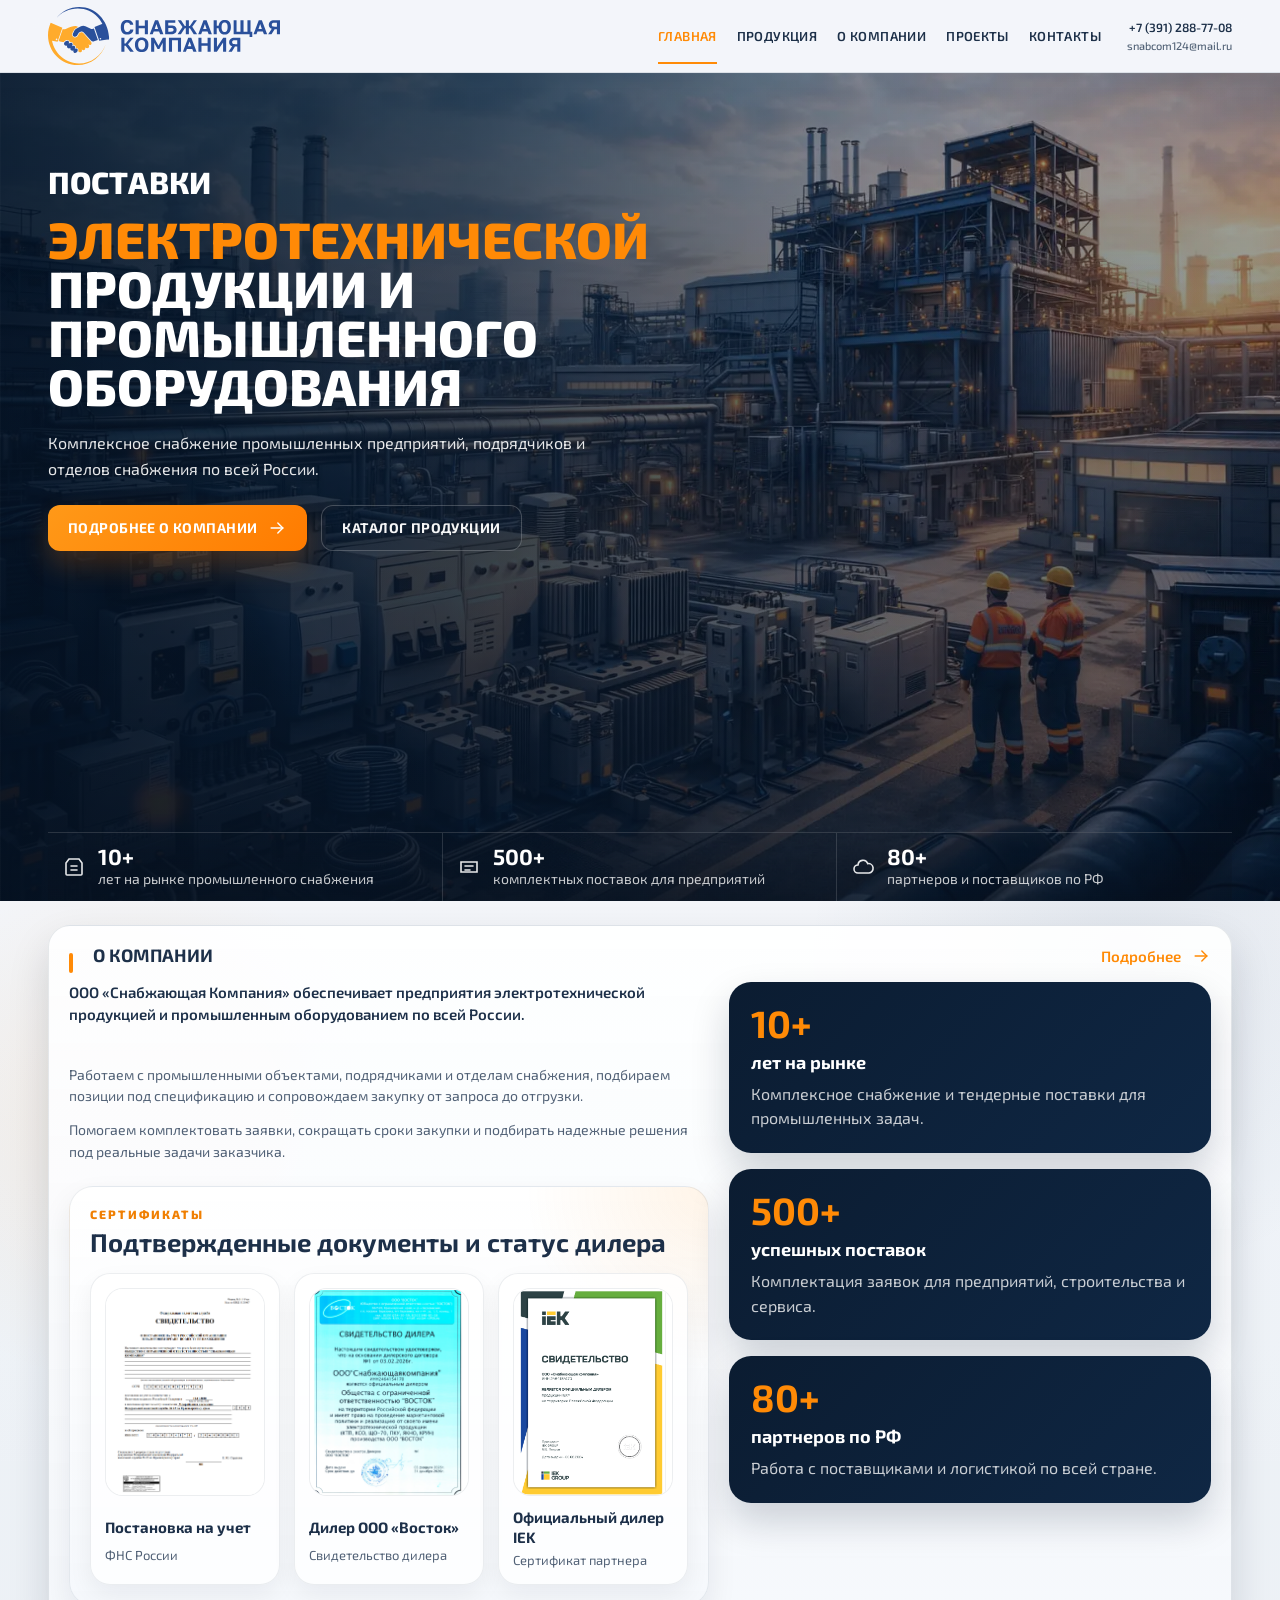
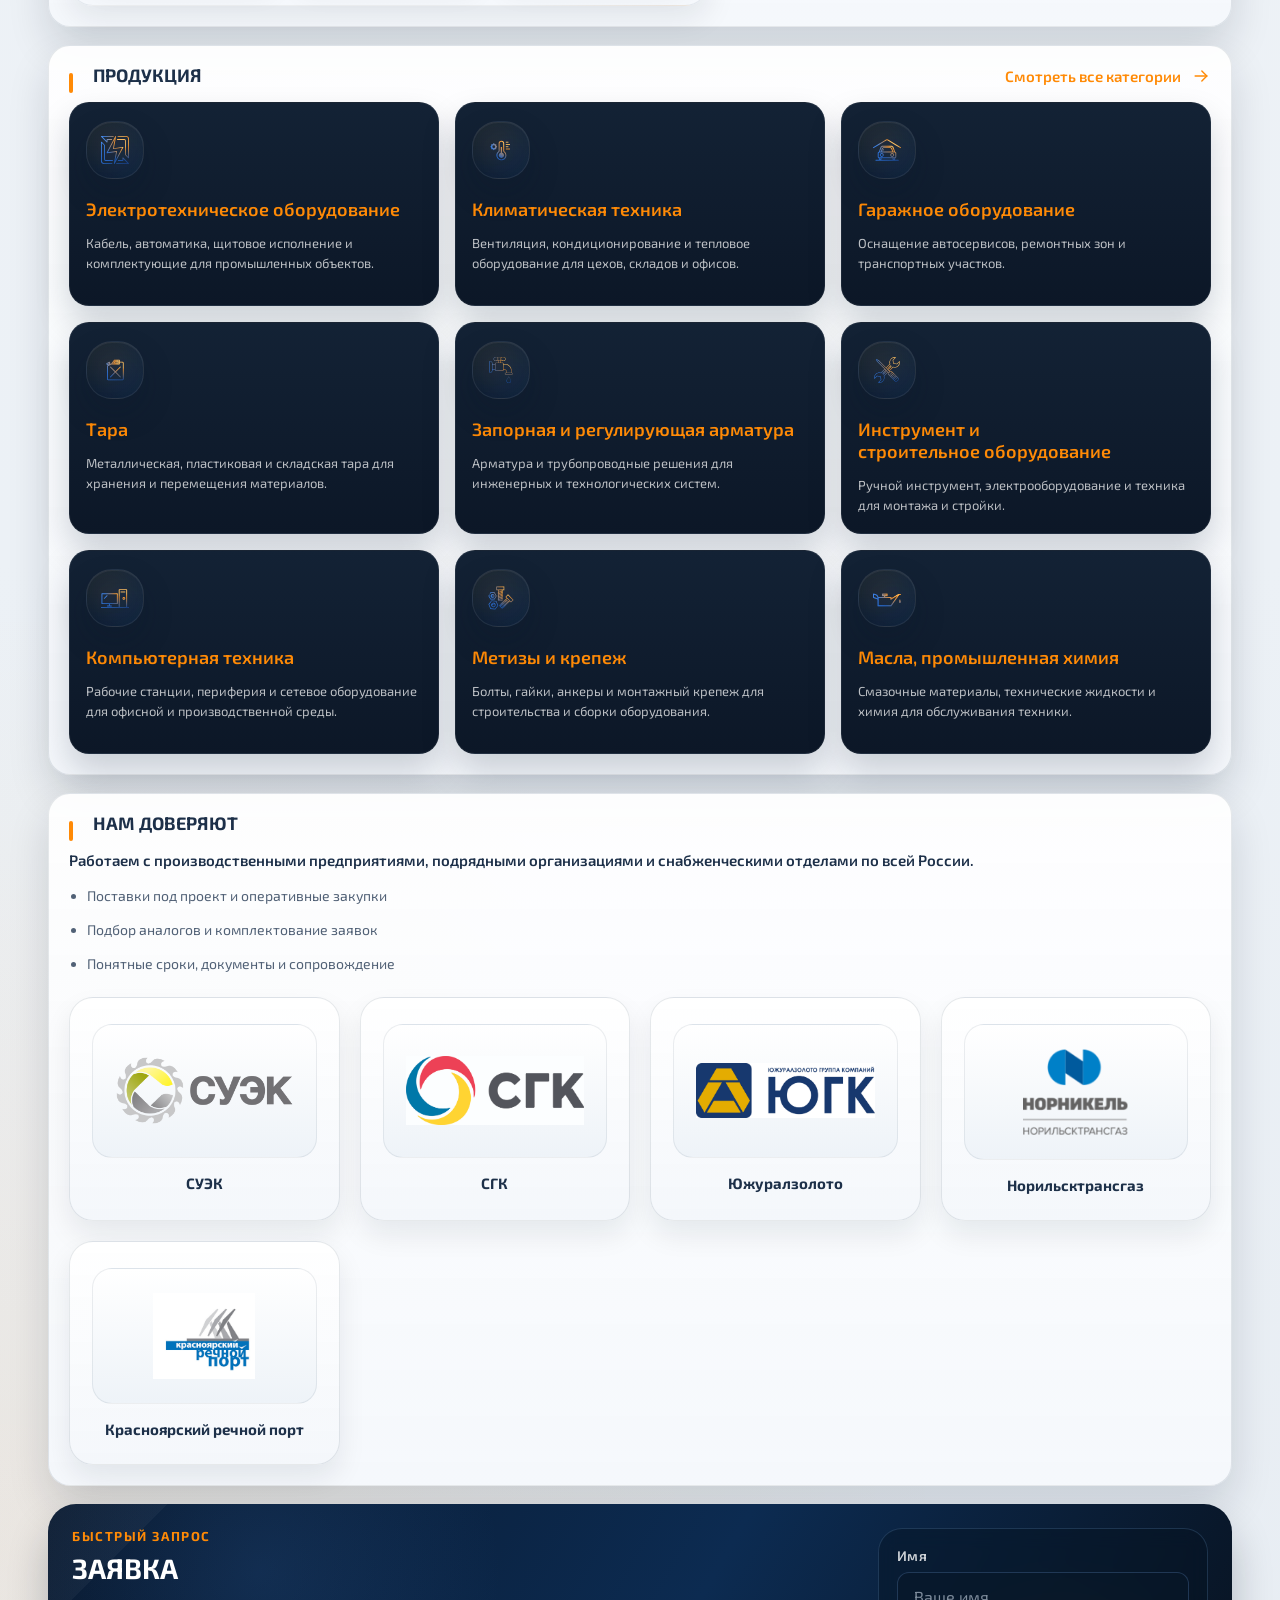
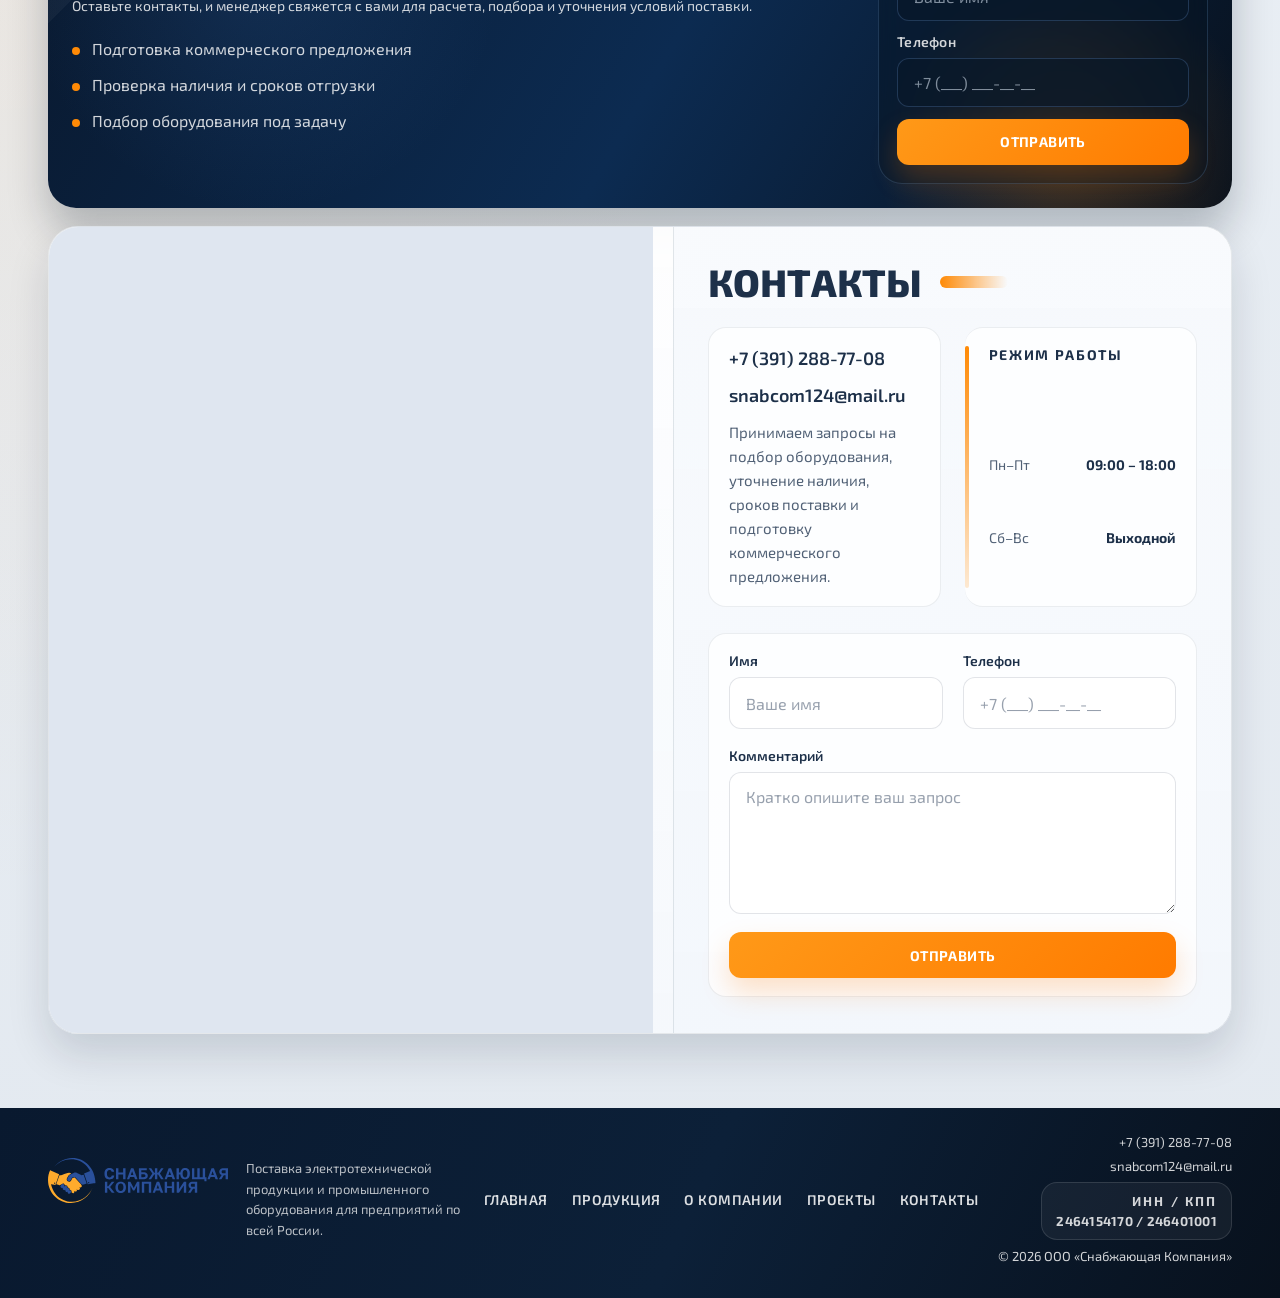
==== commit f562fcc9: "Дай бог ласт правки" ====
--- a/index.html
+++ b/index.html
@@ -40,8 +40,8 @@
             <a class="active" href="index.html" aria-current="page">Главная</a>
             <a href="products.html">Продукция</a>
             <a href="about.html">О компании</a>
+            <a href="projects.html">Проекты</a>
             <a href="contacts.html">Контакты</a>
-            <a href="projects.html">Проекты</a>
           </div>
           <div class="main-nav__contacts" aria-label="Контакты в меню">
             <a href="tel:+73912887708">+7 (391) 288-77-08</a>
@@ -131,7 +131,7 @@
               </div>
 
               <div class="about-grid">
-                <div>
+                <div class="about-copy">
                   <p class="section-lead">
                     ООО «Снабжающая Компания» обеспечивает предприятия электротехнической
                     продукцией и промышленным оборудованием по всей России.
@@ -145,6 +145,45 @@
                       Помогаем комплектовать заявки, сокращать сроки закупки и подбирать надежные
                       решения под реальные задачи заказчика.
                     </p>
+                  </div>
+
+                  <div class="certificates-showcase" aria-labelledby="certificates-title">
+                    <div class="certificates-showcase__head">
+                      <p class="certificates-showcase__kicker">Сертификаты</p>
+                      <h3 id="certificates-title">Подтвержденные документы и статус дилера</h3>
+                    </div>
+
+                    <div class="certificates-grid">
+                      <article class="certificate-card" data-certificate-item tabindex="0" role="button" aria-label="Открыть сертификат: Постановка на учет">
+                        <figure class="certificate-card__figure">
+                          <img class="certificate-card__image" src="images/Снимок экрана 2026-03-15 212347.png" alt="Свидетельство о постановке на учет ООО «Снабжающая Компания»" loading="lazy">
+                        </figure>
+                        <div class="certificate-card__caption">
+                          <strong>Постановка на учет</strong>
+                          <span>ФНС России</span>
+                        </div>
+                      </article>
+
+                      <article class="certificate-card" data-certificate-item tabindex="0" role="button" aria-label="Открыть сертификат: Дилер ООО «Восток»">
+                        <figure class="certificate-card__figure">
+                          <img class="certificate-card__image" src="images/Снимок экрана 2026-03-15 212432.png" alt="Свидетельство дилера ООО «Восток»" loading="lazy">
+                        </figure>
+                        <div class="certificate-card__caption">
+                          <strong>Дилер ООО «Восток»</strong>
+                          <span>Свидетельство дилера</span>
+                        </div>
+                      </article>
+
+                      <article class="certificate-card" data-certificate-item tabindex="0" role="button" aria-label="Открыть сертификат: Официальный дилер IEK">
+                        <figure class="certificate-card__figure">
+                          <img class="certificate-card__image" src="images/Diler_IEK.jpg" alt="Свидетельство официального дилера IEK" loading="lazy">
+                        </figure>
+                        <div class="certificate-card__caption">
+                          <strong>Официальный дилер IEK</strong>
+                          <span>Сертификат партнера</span>
+                        </div>
+                      </article>
+                    </div>
                   </div>
                 </div>
 
@@ -187,10 +226,7 @@
               <div class="category-grid">
                 <a class="category-card" href="products.html?category=category-electro">
                   <div class="category-card__media" aria-hidden="true">
-                    <svg viewBox="0 0 48 48">
-                      <rect x="12" y="10" width="24" height="28" rx="6" fill="none" stroke="currentColor" stroke-width="2.2" />
-                      <path d="M24 16v6M21 24h6M24 24v8M18 32h12" fill="none" stroke="currentColor" stroke-width="2.2" stroke-linecap="round" stroke-linejoin="round" />
-                    </svg>
+                    <span class="category-card__icon" style="--icon-mask: url('images/electricity_renewable_energy_icon_220626.svg');"></span>
                   </div>
                   <h3 class="category-card__title">Электротехническое оборудование</h3>
                   <p class="category-card__text">Кабель, автоматика, щитовое исполнение и комплектующие для промышленных объектов.</p>
@@ -198,11 +234,7 @@
 
                 <a class="category-card" href="products.html?category=category-climate">
                   <div class="category-card__media" aria-hidden="true">
-                    <svg viewBox="0 0 48 48">
-                      <circle cx="24" cy="24" r="4" fill="none" stroke="currentColor" stroke-width="2.2" />
-                      <path d="M24 10v6M24 32v6M14 18l5 3M29 27l5 3M14 30l5-3M29 21l5-3" fill="none" stroke="currentColor" stroke-width="2.2" stroke-linecap="round" />
-                      <path d="M12 24h4M32 24h4" fill="none" stroke="currentColor" stroke-width="2.2" stroke-linecap="round" />
-                    </svg>
+                    <span class="category-card__icon" style="--icon-mask: url('images/climate_change_management_weather_thermometer_ecology_icon_189080.svg');"></span>
                   </div>
                   <h3 class="category-card__title">Климатическая техника</h3>
                   <p class="category-card__text">Вентиляция, кондиционирование и тепловое оборудование для цехов, складов и офисов.</p>
@@ -210,10 +242,7 @@
 
                 <a class="category-card" href="products.html?category=category-garage">
                   <div class="category-card__media" aria-hidden="true">
-                    <svg viewBox="0 0 48 48">
-                      <path d="M12 18h24l4 8v6H8v-6l4-8Z" fill="none" stroke="currentColor" stroke-width="2.2" stroke-linejoin="round" />
-                      <path d="M17 18V12M31 18V12M16 32a2 2 0 1 0 0 4 2 2 0 0 0 0-4Zm16 0a2 2 0 1 0 0 4 2 2 0 0 0 0-4Z" fill="none" stroke="currentColor" stroke-width="2.2" stroke-linecap="round" />
-                    </svg>
+                    <span class="category-card__icon" style="--icon-mask: url('images/garage_icon_124399.svg');"></span>
                   </div>
                   <h3 class="category-card__title">Гаражное оборудование</h3>
                   <p class="category-card__text">Оснащение автосервисов, ремонтных зон и транспортных участков.</p>
@@ -221,10 +250,7 @@
 
                 <a class="category-card" href="products.html?category=category-tara">
                   <div class="category-card__media" aria-hidden="true">
-                    <svg viewBox="0 0 48 48">
-                      <path d="M12 16 24 10l12 6-12 6-12-6Z" fill="none" stroke="currentColor" stroke-width="2.2" stroke-linejoin="round" />
-                      <path d="M12 16v16l12 6 12-6V16M24 22v16" fill="none" stroke="currentColor" stroke-width="2.2" stroke-linecap="round" stroke-linejoin="round" />
-                    </svg>
+                    <span class="category-card__icon" style="--icon-mask: url('images/jerrycan_icon_153966.svg');"></span>
                   </div>
                   <h3 class="category-card__title">Тара</h3>
                   <p class="category-card__text">Металлическая, пластиковая и складская тара для хранения и перемещения материалов.</p>
@@ -232,11 +258,7 @@
 
                 <a class="category-card" href="products.html?category=category-valves">
                   <div class="category-card__media" aria-hidden="true">
-                    <svg viewBox="0 0 48 48">
-                      <path d="M10 24h8m12 0h8M18 18v12M30 18v12" fill="none" stroke="currentColor" stroke-width="2.2" stroke-linecap="round" />
-                      <circle cx="24" cy="24" r="6" fill="none" stroke="currentColor" stroke-width="2.2" />
-                      <path d="M24 10v8M18 14h12" fill="none" stroke="currentColor" stroke-width="2.2" stroke-linecap="round" />
-                    </svg>
+                    <span class="category-card__icon" style="--icon-mask: url('images/tap_faucet_icon_181797.svg');"></span>
                   </div>
                   <h3 class="category-card__title">Запорная и регулирующая арматура</h3>
                   <p class="category-card__text">Арматура и трубопроводные решения для инженерных и технологических систем.</p>
@@ -244,10 +266,7 @@
 
                 <a class="category-card" href="products.html?category=category-tools">
                   <div class="category-card__media" aria-hidden="true">
-                    <svg viewBox="0 0 48 48">
-                      <path d="m18 14 6 6-8 8-6-6 8-8Zm8 4 8 8m-4-12 4-4m-2 8 6-6" fill="none" stroke="currentColor" stroke-width="2.2" stroke-linecap="round" stroke-linejoin="round" />
-                      <path d="M28 30 18 40" fill="none" stroke="currentColor" stroke-width="2.2" stroke-linecap="round" />
-                    </svg>
+                    <span class="category-card__icon" style="--icon-mask: url('images/electronic_repair_service_tool_equipment_icon_193578.svg');"></span>
                   </div>
                   <h3 class="category-card__title">Инструмент и строительное оборудование</h3>
                   <p class="category-card__text">Ручной инструмент, электрооборудование и техника для монтажа и стройки.</p>
@@ -255,10 +274,7 @@
 
                 <a class="category-card" href="products.html?category=category-computers">
                   <div class="category-card__media" aria-hidden="true">
-                    <svg viewBox="0 0 48 48">
-                      <rect x="10" y="12" width="28" height="18" rx="4" fill="none" stroke="currentColor" stroke-width="2.2" />
-                      <path d="M18 36h12M24 30v6" fill="none" stroke="currentColor" stroke-width="2.2" stroke-linecap="round" />
-                    </svg>
+                    <span class="category-card__icon" style="--icon-mask: url('images/desktop_102197.svg');"></span>
                   </div>
                   <h3 class="category-card__title">Компьютерная техника</h3>
                   <p class="category-card__text">Рабочие станции, периферия и сетевое оборудование для офисной и производственной среды.</p>
@@ -266,10 +282,7 @@
 
                 <a class="category-card" href="products.html?category=category-fasteners">
                   <div class="category-card__media" aria-hidden="true">
-                    <svg viewBox="0 0 48 48">
-                      <path d="M18 14h12l4 4-10 10-8-8 2-6Z" fill="none" stroke="currentColor" stroke-width="2.2" stroke-linejoin="round" />
-                      <path d="m24 28 10 10M20 18h8" fill="none" stroke="currentColor" stroke-width="2.2" stroke-linecap="round" />
-                    </svg>
+                    <span class="category-card__icon" style="--icon-mask: url('images/3605318-bolt-bolts-construction-rivet-screw-screws_107870.svg');"></span>
                   </div>
                   <h3 class="category-card__title">Метизы и крепеж</h3>
                   <p class="category-card__text">Болты, гайки, анкеры и монтажный крепеж для строительства и сборки оборудования.</p>
@@ -277,10 +290,7 @@
 
                 <a class="category-card" href="products.html?category=category-chem">
                   <div class="category-card__media" aria-hidden="true">
-                    <svg viewBox="0 0 48 48">
-                      <path d="M20 12h8M22 12v8l-6 10a7 7 0 0 0 6 10h4a7 7 0 0 0 6-10l-6-10v-8" fill="none" stroke="currentColor" stroke-width="2.2" stroke-linecap="round" stroke-linejoin="round" />
-                      <path d="M20 28h12M26 18c0 4 6 4 6 10" fill="none" stroke="currentColor" stroke-width="2.2" stroke-linecap="round" />
-                    </svg>
+                    <span class="category-card__icon" style="--icon-mask: url('images/масло.png');"></span>
                   </div>
                   <h3 class="category-card__title">Масла, промышленная химия</h3>
                   <p class="category-card__text">Смазочные материалы, технические жидкости и химия для обслуживания техники.</p>
@@ -331,13 +341,13 @@
                   <div class="partner-logo__media">
                     <img class="partner-logo__image" src="images/NTG.png" alt="NTG" loading="lazy">
                   </div>
-                  <p class="partner-logo__caption">NTG</p>
+                  <p class="partner-logo__caption">Hорильсктрансгаз</p>
                 </article>
                 <article class="partner-logo">
                   <div class="partner-logo__media">
                     <img class="partner-logo__image" src="images/KRP.jpg" alt="KRP" loading="lazy">
                   </div>
-                  <p class="partner-logo__caption">KRP</p>
+                  <p class="partner-logo__caption">Красноярский речной порт</p>
                 </article>
               </div>
             </div>
@@ -449,8 +459,8 @@
           <a href="index.html">Главная</a>
           <a href="products.html">Продукция</a>
           <a href="about.html">О компании</a>
+          <a href="projects.html">Проекты</a>
           <a href="contacts.html">Контакты</a>
-          <a href="projects.html">Проекты</a>
         </nav>
 
         <div class="footer-meta">
--- a/styles.css
+++ b/styles.css
@@ -769,6 +769,7 @@
 .catalog-sidebar__panel {
   position: sticky;
   top: 108px;
+  overflow-anchor: none;
   padding: 0 26px 0 0;
   border-right: 1px solid rgba(255, 255, 255, 0.08);
   background: transparent;
@@ -3113,20 +3114,75 @@
 }
 
 .category-card__media {
+  position: relative;
   display: inline-flex;
   align-items: center;
   justify-content: center;
-  width: 64px;
-  height: 64px;
+  width: 58px;
+  height: 58px;
+  padding: 14px;
   margin-bottom: 20px;
-  border-radius: 18px;
-  background: rgba(255, 138, 6, 0.08);
-  color: var(--accent);
-}
-
-.category-card__media svg {
-  width: 36px;
-  height: 36px;
+  border-radius: 26px;
+  background:
+    linear-gradient(180deg, rgba(255, 255, 255, 0.08), rgba(255, 255, 255, 0.02)),
+    linear-gradient(145deg, rgba(7, 19, 34, 0.98), rgba(11, 31, 56, 0.92));
+  border: 1px solid rgba(255, 255, 255, 0.08);
+  box-shadow:
+    inset 0 1px 0 rgba(255, 255, 255, 0.06),
+    0 14px 30px rgba(8, 23, 42, 0.22);
+  overflow: hidden;
+  isolation: isolate;
+  transition: transform 0.24s ease, border-color 0.24s ease, box-shadow 0.24s ease;
+}
+
+.category-card__icon {
+  width: 100%;
+  height: 100%;
+  display: block;
+  position: relative;
+  z-index: 1;
+  background:
+    radial-gradient(circle at 76% 22%, rgba(255, 190, 92, 0.98) 0 18%, rgba(255, 150, 36, 0.94) 24%, rgba(255, 150, 36, 0.56) 38%, transparent 58%),
+    linear-gradient(140deg, #4d93f8 0%, #2b6ed1 48%, #173d7f 100%);
+  -webkit-mask: var(--icon-mask) center / contain no-repeat;
+  mask: var(--icon-mask) center / contain no-repeat;
+  filter:
+    drop-shadow(0 10px 16px rgba(8, 40, 94, 0.22))
+    drop-shadow(0 0 12px rgba(255, 153, 24, 0.2));
+  transition: transform 0.24s ease, filter 0.24s ease;
+}
+
+.category-card__media::before,
+.category-card__media::after {
+  content: "";
+  position: absolute;
+  inset: 10px;
+  border-radius: 22px;
+  pointer-events: none;
+  filter: blur(16px);
+}
+
+.category-card__media::before {
+  background: radial-gradient(circle at 28% 30%, rgba(255, 153, 24, 0.34), transparent 44%);
+}
+
+.category-card__media::after {
+  background: radial-gradient(circle at 72% 70%, rgba(36, 116, 232, 0.3), transparent 48%);
+}
+
+.category-card:hover .category-card__media {
+  transform: translateY(-2px);
+  border-color: rgba(255, 138, 6, 0.26);
+  box-shadow:
+    inset 0 1px 0 rgba(255, 255, 255, 0.08),
+    0 18px 34px rgba(8, 23, 42, 0.26);
+}
+
+.category-card:hover .category-card__icon {
+  transform: scale(1.04);
+  filter:
+    drop-shadow(0 12px 18px rgba(8, 40, 94, 0.24))
+    drop-shadow(0 0 15px rgba(255, 153, 24, 0.24));
 }
 
 .category-card__body {
@@ -3641,14 +3697,14 @@
   }
 
   .category-card__media {
-    width: 64px;
-    height: 64px;
+  
+    padding: 12px;
     margin-bottom: 20px;
   }
 
-  .category-card__media svg {
-    width: 36px;
-    height: 36px;
+  .category-card__icon {
+    width: 100%;
+    height: 100%;
   }
 
   .project-case__media {
@@ -3713,11 +3769,13 @@
 .catalog-accordion {
   display: grid;
   gap: 14px;
+  overflow-anchor: none;
 }
 
 .catalog-accordion__item {
   padding-bottom: 14px;
   border-bottom: 1px solid rgba(255, 255, 255, 0.08);
+  overflow-anchor: none;
 }
 
 .catalog-accordion__trigger {
@@ -3752,17 +3810,39 @@
 
 .catalog-accordion__panel {
   display: grid;
-  gap: 8px;
-  height: 0;
+  grid-template-rows: 0fr;
   overflow: hidden;
+  overflow-anchor: none;
   opacity: 0;
   padding: 0 0 0 12px;
-  transition: height 0.34s ease, opacity 0.22s ease, padding-top 0.34s ease;
+  transform: translateY(-8px);
+  transform-origin: top;
+  pointer-events: none;
+  transition: none;
+  will-change: grid-template-rows, opacity, transform, padding-top;
+}
+
+.catalog-accordion__panel-inner {
+  min-height: 0;
+  overflow: hidden;
+  display: grid;
+  gap: 8px;
+}
+
+[data-catalog-page].is-ready .catalog-accordion__panel {
+  transition:
+    grid-template-rows 0.56s cubic-bezier(0.32, 0.72, 0, 1),
+    opacity 0.36s ease,
+    transform 0.56s cubic-bezier(0.32, 0.72, 0, 1),
+    padding-top 0.56s cubic-bezier(0.32, 0.72, 0, 1);
 }
 
 .catalog-accordion__item.is-open .catalog-accordion__panel {
+  grid-template-rows: 1fr;
   opacity: 1;
   padding-top: 12px;
+  transform: translateY(0);
+  pointer-events: auto;
 }
 
 .catalog-accordion__link {
@@ -3777,7 +3857,17 @@
   line-height: 1.5;
   text-align: left;
   cursor: pointer;
-  transition: color 0.2s ease, transform 0.2s ease;
+  transform: translateY(-4px);
+  opacity: 0;
+  transition:
+    color 0.2s ease,
+    transform 0.42s cubic-bezier(0.22, 1, 0.36, 1),
+    opacity 0.3s ease;
+}
+
+.catalog-accordion__item.is-open .catalog-accordion__link {
+  transform: translateY(0);
+  opacity: 1;
 }
 
 .catalog-accordion__link:hover,
@@ -4309,15 +4399,11 @@
     padding: 18px 16px;
   }
 
-  .category-card__media {
-    width: 58px;
-    height: 58px;
-    margin-bottom: 16px;
-  }
-
-  .category-card__media svg {
-    width: 32px;
-    height: 32px;
+
+
+  .category-card__icon {
+    width: 100%;
+    height: 100%;
   }
 
   .category-card__title,
@@ -5629,3 +5715,891 @@
     font-size: 11px;
   }
 }
+
+:root {
+  --header-height: 72px;
+}
+
+.header-row {
+  min-height: var(--header-height);
+}
+
+.page-home .hero,
+.page-home .hero .container {
+  min-height: calc(100svh - var(--header-height));
+}
+
+.page-home .hero .container {
+  height: calc(100svh - var(--header-height));
+}
+
+.page-home .hero-content {
+  max-width: min(680px, 100%);
+  padding: 46px 0 34px;
+}
+
+.page-home .hero-kicker {
+  margin-bottom: 16px;
+  font-size: clamp(22px, 2.4vw, 34px);
+}
+
+.page-home .hero-title {
+  max-width: 660px;
+  font-size: clamp(30px, 4vw, 54px);
+  line-height: 0.96;
+  overflow-wrap: normal;
+  word-break: normal;
+  hyphens: none;
+  text-wrap: balance;
+}
+
+.page-home .hero-text {
+  max-width: 560px;
+  margin: 20px 0 24px;
+  font-size: clamp(16px, 1.18vw, 20px);
+  line-height: 1.58;
+  overflow-wrap: normal;
+  word-break: normal;
+  hyphens: none;
+  text-wrap: pretty;
+}
+
+@media (max-width: 1024px) {
+  .page-home .hero-content {
+    max-width: min(620px, 100%);
+    padding: 40px 0 30px;
+  }
+
+  .page-home .hero-kicker {
+    font-size: clamp(20px, 3.8vw, 30px);
+  }
+
+  .page-home .hero-title {
+    font-size: clamp(28px, 5.2vw, 44px);
+  }
+
+  .page-home .hero-text {
+    max-width: 520px;
+    font-size: clamp(15px, 1.9vw, 17px);
+  }
+}
+
+@media (max-width: 768px) {
+  .page-home .hero-title br {
+    display: none;
+  }
+
+  .page-home .hero-content {
+    padding: 34px 0 24px;
+  }
+
+  .page-home .hero-kicker {
+    margin-bottom: 12px;
+    font-size: clamp(18px, 5vw, 24px);
+  }
+
+  .page-home .hero-title {
+    font-size: clamp(25px, 7vw, 36px);
+    line-height: 0.98;
+  }
+
+  .page-home .hero-text {
+    margin: 16px 0 20px;
+    font-size: clamp(14px, 2.8vw, 16px);
+    line-height: 1.56;
+  }
+}
+
+@media (max-width: 560px) {
+  .page-home .hero-content {
+    max-width: 100%;
+    padding: 26px 0 18px;
+  }
+
+  .page-home .hero-kicker {
+    font-size: clamp(17px, 5.8vw, 21px);
+  }
+
+  .page-home .hero-title {
+    max-width: 100%;
+    font-size: clamp(22px, 7.8vw, 29px);
+    line-height: 1;
+  }
+
+  .page-home .hero-text {
+    max-width: 100%;
+    margin: 14px 0 18px;
+    font-size: clamp(13px, 3.6vw, 14.5px);
+    line-height: 1.52;
+  }
+}
+
+@media (max-width: 320px) {
+  .page-home .hero-kicker {
+    font-size: 15px;
+  }
+
+  .page-home .hero-title {
+    font-size: 19px;
+    line-height: 1.04;
+  }
+
+  .page-home .hero-text {
+    font-size: 12px;
+    line-height: 1.48;
+  }
+}
+
+.about-copy {
+  display: grid;
+  gap: 24px;
+  align-content: start;
+}
+
+.certificates-showcase {
+  display: grid;
+  gap: 16px;
+  padding: 20px;
+  border-radius: 24px;
+  border: 1px solid rgba(16, 39, 66, 0.08);
+  background:
+    radial-gradient(circle at 100% 0%, rgba(255, 138, 6, 0.09), transparent 24%),
+    linear-gradient(180deg, rgba(255, 255, 255, 0.92), rgba(245, 248, 252, 0.98));
+  box-shadow: 0 14px 30px rgba(8, 23, 42, 0.08);
+}
+
+.certificates-showcase__head {
+  display: grid;
+  gap: 6px;
+}
+
+.certificates-showcase__kicker {
+  margin: 0;
+  color: var(--accent-dark);
+  font-size: 12px;
+  font-weight: 800;
+  letter-spacing: 0.18em;
+  text-transform: uppercase;
+}
+
+.certificates-showcase__head h3 {
+  margin: 0;
+  color: var(--nav);
+  font-size: clamp(20px, 2vw, 26px);
+  line-height: 1.18;
+}
+
+.certificates-grid {
+  display: grid;
+  grid-template-columns: repeat(3, minmax(0, 1fr));
+  gap: 14px;
+}
+
+.certificate-card {
+  min-height: 100%;
+}
+
+.certificate-card__preview {
+  display: grid;
+  align-content: space-between;
+  gap: 14px;
+  min-height: 214px;
+  padding: 18px;
+  border-radius: 20px;
+  border: 1px solid rgba(16, 39, 66, 0.08);
+  box-shadow: inset 0 1px 0 rgba(255, 255, 255, 0.4);
+}
+
+.certificate-card__badge {
+  display: inline-flex;
+  width: fit-content;
+  padding: 6px 10px;
+  border-radius: 999px;
+  font-size: 11px;
+  font-weight: 800;
+  letter-spacing: 0.14em;
+  text-transform: uppercase;
+}
+
+.certificate-card__preview strong {
+  color: var(--nav);
+  font-size: 18px;
+  line-height: 1.28;
+}
+
+.certificate-card__preview p {
+  margin: 0;
+  color: var(--nav-muted);
+  line-height: 1.55;
+}
+
+.certificate-card__meta {
+  display: flex;
+  flex-wrap: wrap;
+  gap: 8px;
+}
+
+.certificate-card__meta span {
+  display: inline-flex;
+  align-items: center;
+  min-height: 30px;
+  padding: 0 10px;
+  border-radius: 999px;
+  background: rgba(255, 255, 255, 0.88);
+  color: var(--nav);
+  font-size: 11px;
+  font-weight: 700;
+  letter-spacing: 0.04em;
+}
+
+.certificate-card--tax .certificate-card__preview {
+  background:
+    repeating-linear-gradient(180deg, rgba(26, 34, 43, 0.08) 0 1px, transparent 1px 34px),
+    linear-gradient(180deg, rgba(255, 255, 255, 0.96), rgba(245, 247, 250, 0.98));
+}
+
+.certificate-card--tax .certificate-card__badge {
+  background: rgba(16, 39, 66, 0.08);
+  color: var(--nav);
+}
+
+.certificate-card--vostok .certificate-card__preview {
+  background:
+    radial-gradient(circle at 18% 14%, rgba(255, 255, 255, 0.46), transparent 24%),
+    linear-gradient(180deg, rgba(72, 221, 240, 0.86), rgba(227, 252, 255, 0.96));
+}
+
+.certificate-card--vostok .certificate-card__badge {
+  background: rgba(1, 91, 116, 0.12);
+  color: #00566d;
+}
+
+.certificate-card--iek .certificate-card__preview {
+  background:
+    linear-gradient(135deg, rgba(40, 61, 67, 0.16) 0 14%, transparent 14% 100%),
+    linear-gradient(225deg, rgba(98, 185, 63, 0.18) 0 14%, transparent 14% 100%),
+    linear-gradient(45deg, rgba(237, 194, 58, 0.24) 0 14%, transparent 14% 100%),
+    linear-gradient(315deg, rgba(36, 80, 194, 0.16) 0 14%, transparent 14% 100%),
+    linear-gradient(180deg, rgba(255, 255, 255, 0.98), rgba(246, 248, 250, 0.98));
+}
+
+.certificate-card--iek .certificate-card__badge {
+  background: rgba(48, 76, 84, 0.12);
+  color: #2f4c54;
+}
+
+.contacts-top {
+  grid-template-columns: repeat(2, minmax(0, 1fr));
+}
+
+.contacts-meta,
+.contacts-hours,
+.contacts-form {
+  min-height: 100%;
+  padding: 18px 20px;
+  border-radius: 18px;
+  background: rgba(255, 255, 255, 0.76);
+  border: 1px solid rgba(16, 39, 66, 0.08);
+}
+
+.contacts-hours {
+  position: relative;
+  gap: 12px;
+  padding: 18px 20px 18px 24px;
+  border-left: 0;
+}
+
+.contacts-hours::before {
+  content: "";
+  position: absolute;
+  left: 0;
+  top: 18px;
+  bottom: 18px;
+  width: 4px;
+  border-radius: 999px;
+  background: linear-gradient(180deg, #ff8a06 0%, rgba(255, 138, 6, 0.18) 100%);
+}
+
+.contacts-form {
+  align-content: start;
+}
+
+.contacts-form-field input {
+  min-height: 52px;
+}
+
+.contacts-form-field textarea {
+  min-height: 142px;
+}
+
+.company-details {
+  grid-auto-rows: 1fr;
+  align-items: stretch;
+}
+
+.company-details__item {
+  height: 100%;
+  min-height: 118px;
+  align-content: start;
+}
+
+.company-details__item--wide {
+  min-height: 118px;
+}
+
+.projects-grid--single {
+  grid-template-columns: minmax(0, 1fr);
+}
+
+.project-case--featured {
+  grid-template-columns: minmax(320px, 0.82fr) minmax(0, 1.18fr);
+  gap: 22px;
+  padding: 26px;
+  align-items: stretch;
+}
+
+.project-case--featured .project-case__media-card,
+.project-case--featured .project-case__content-card {
+  height: 100%;
+}
+
+.project-case__image-wrap {
+  display: grid;
+  place-items: center;
+  min-height: 320px;
+  padding: 24px;
+  border-radius: 22px;
+  border: 1px solid rgba(16, 39, 66, 0.08);
+  background:
+    radial-gradient(circle at 18% 16%, rgba(255, 255, 255, 0.82), transparent 22%),
+    linear-gradient(135deg, #eef2f6 0%, #dfe6ee 44%, #edf1f5 100%);
+  overflow: hidden;
+}
+
+.project-case__image {
+  width: min(100%, 360px);
+  height: auto;
+  filter: drop-shadow(0 18px 34px rgba(8, 23, 42, 0.16));
+}
+
+.project-case__client {
+  display: flex;
+  align-items: center;
+  gap: 14px;
+  padding: 14px 16px;
+  border-radius: 18px;
+  background: linear-gradient(135deg, rgba(8, 23, 42, 0.04), rgba(255, 138, 6, 0.08));
+  border: 1px solid rgba(16, 39, 66, 0.08);
+}
+
+.project-case__client-logo {
+  width: 72px;
+  height: 72px;
+  flex-shrink: 0;
+  object-fit: contain;
+  padding: 8px;
+  border-radius: 16px;
+  background: rgba(255, 255, 255, 0.92);
+  border: 1px solid rgba(16, 39, 66, 0.08);
+}
+
+.project-case__client-copy {
+  display: grid;
+  gap: 4px;
+}
+
+.project-case__client-label {
+  color: var(--nav-muted);
+  font-size: 12px;
+  font-weight: 700;
+  letter-spacing: 0.12em;
+  text-transform: uppercase;
+}
+
+.project-case__client-copy strong {
+  color: var(--nav);
+  font-size: 18px;
+  line-height: 1.3;
+}
+
+.project-case__highlights {
+  display: grid;
+  grid-template-columns: repeat(3, minmax(0, 1fr));
+  gap: 12px;
+}
+
+.project-case__highlight {
+  display: grid;
+  gap: 8px;
+  padding: 16px;
+  border-radius: 18px;
+  background: rgba(16, 39, 66, 0.04);
+  border: 1px solid rgba(16, 39, 66, 0.08);
+}
+
+.project-case__highlight span {
+  color: var(--nav-muted);
+  font-size: 12px;
+  font-weight: 700;
+  letter-spacing: 0.12em;
+  text-transform: uppercase;
+}
+
+.project-case__highlight strong {
+  color: var(--nav);
+  font-size: 16px;
+  line-height: 1.3;
+}
+
+.project-case__highlight p {
+  margin: 0;
+  color: var(--nav-muted);
+  font-size: 14px;
+  line-height: 1.55;
+}
+
+.page-contacts .contacts-shell {
+  grid-template-columns: minmax(320px, 0.78fr) minmax(0, 1.22fr);
+}
+
+.page-contacts .contacts-panel {
+  grid-template-columns: minmax(0, 1fr) 300px;
+  gap: 16px 18px;
+}
+
+.page-contacts .contacts-top {
+  grid-template-columns: minmax(0, 1.08fr) minmax(0, 0.92fr);
+}
+
+.page-contacts .contacts-form {
+  height: 100%;
+}
+
+.page-contacts .company-details__item {
+  min-height: 118px;
+}
+
+.page-contacts .company-details__item--wide {
+  min-height: 118px;
+}
+
+@media (max-width: 1180px) {
+  .certificates-grid,
+  .project-case__highlights {
+    grid-template-columns: repeat(2, minmax(0, 1fr));
+  }
+}
+
+@media (max-width: 1024px) {
+  .project-case--featured {
+    grid-template-columns: 1fr;
+  }
+
+  .page-contacts .contacts-panel {
+    grid-template-columns: 1fr;
+  }
+
+  .page-contacts .contacts-form {
+    height: auto;
+  }
+}
+
+@media (max-width: 820px) {
+  .certificates-grid,
+  .project-case__highlights,
+  .contacts-top,
+  .page-contacts .contacts-top {
+    grid-template-columns: 1fr;
+  }
+
+  .company-details__item,
+  .company-details__item--wide,
+  .page-contacts .company-details__item,
+  .page-contacts .company-details__item--wide {
+    min-height: auto;
+  }
+}
+
+@media (max-width: 560px) {
+  :root {
+    --header-height: 64px;
+  }
+
+  .certificates-showcase,
+  .contacts-meta,
+  .contacts-hours,
+  .contacts-form {
+    padding: 16px;
+  }
+
+  .certificate-card__preview {
+    min-height: 188px;
+    padding: 14px;
+  }
+
+  .project-case--featured {
+    padding: 14px;
+  }
+
+  .project-case__image-wrap {
+    min-height: 240px;
+    padding: 18px;
+  }
+
+  .project-case__client {
+    flex-direction: column;
+    align-items: flex-start;
+  }
+
+  .contacts-hours {
+    padding-left: 20px;
+  }
+
+  .contacts-hours::before {
+    top: 16px;
+    bottom: 16px;
+  }
+}
+
+.certificate-card {
+  display: grid;
+  gap: 12px;
+  padding: 14px;
+  border-radius: 20px;
+  background: rgba(255, 255, 255, 0.78);
+  border: 1px solid rgba(16, 39, 66, 0.08);
+  box-shadow: 0 10px 24px rgba(8, 23, 42, 0.06);
+  cursor: zoom-in;
+  transition: transform 0.22s ease, box-shadow 0.22s ease, border-color 0.22s ease;
+}
+
+.certificate-card:hover,
+.certificate-card:focus-visible {
+  transform: translateY(-3px);
+  border-color: rgba(255, 138, 6, 0.34);
+  box-shadow: 0 16px 32px rgba(8, 23, 42, 0.1);
+  outline: none;
+}
+
+.certificate-card__figure {
+  margin: 0;
+  aspect-ratio: 4 / 5.2;
+  border-radius: 18px;
+  overflow: hidden;
+  background: #fff;
+  border: 1px solid rgba(16, 39, 66, 0.08);
+}
+
+.certificate-card__image {
+  width: 100%;
+  height: 100%;
+  object-fit: contain;
+  background: #fff;
+}
+
+.certificate-card__caption {
+  display: grid;
+  gap: 4px;
+}
+
+.certificate-card__caption strong {
+  color: var(--nav);
+  font-size: 15px;
+  line-height: 1.3;
+}
+
+.certificate-card__caption span {
+  color: var(--nav-muted);
+  font-size: 13px;
+  line-height: 1.45;
+}
+
+body.gallery-open {
+  overflow: hidden;
+}
+
+.certificate-lightbox[hidden] {
+  display: none !important;
+}
+
+.certificate-lightbox {
+  position: fixed;
+  inset: 0;
+  z-index: 120;
+  display: grid;
+  place-items: center;
+  padding: 24px;
+  background: rgba(7, 15, 27, 0.78);
+  backdrop-filter: blur(10px);
+}
+
+.certificate-lightbox__dialog {
+  position: relative;
+  display: grid;
+  grid-template-columns: auto minmax(0, 1fr) auto;
+  align-items: center;
+  gap: 18px;
+  width: min(100%, 1180px);
+  min-height: min(calc(100svh - 48px), 960px);
+  padding: 28px 72px 54px;
+  border-radius: 28px;
+}
+
+.certificate-lightbox__stage {
+  display: grid;
+  place-items: center;
+  width: 100%;
+  height: 100%;
+  min-height: 0;
+  border-radius: 24px;
+}
+
+.certificate-lightbox__figure {
+  margin: 0;
+  display: grid;
+  gap: 14px;
+  justify-items: center;
+  max-width: 100%;
+}
+
+.certificate-lightbox__image {
+  display: block;
+  width: auto;
+  max-width: min(100%, 920px);
+  max-height: min(78svh, 920px);
+  border-radius: 20px;
+  background: #fff;
+  box-shadow: 0 24px 60px rgba(0, 0, 0, 0.3);
+}
+
+.certificate-lightbox__caption {
+  display: grid;
+  gap: 4px;
+  justify-items: center;
+  text-align: center;
+}
+
+.certificate-lightbox__title {
+  color: var(--white);
+  font-size: 20px;
+  line-height: 1.3;
+}
+
+.certificate-lightbox__subtitle {
+  color: rgba(255, 255, 255, 0.78);
+  font-size: 14px;
+  line-height: 1.45;
+}
+
+.certificate-lightbox__close,
+.certificate-lightbox__nav {
+  display: inline-flex;
+  align-items: center;
+  justify-content: center;
+  width: 52px;
+  height: 52px;
+  padding: 0;
+  border: 1px solid rgba(255, 255, 255, 0.18);
+  border-radius: 999px;
+  background: rgba(15, 27, 43, 0.72);
+  color: var(--white);
+  box-shadow: 0 14px 28px rgba(0, 0, 0, 0.18);
+  transition: transform 0.2s ease, background 0.2s ease, border-color 0.2s ease;
+  cursor: pointer;
+}
+
+.certificate-lightbox__close {
+  position: absolute;
+  top: 18px;
+  right: 18px;
+}
+
+.certificate-lightbox__close:hover,
+.certificate-lightbox__close:focus-visible,
+.certificate-lightbox__nav:hover,
+.certificate-lightbox__nav:focus-visible {
+  background: rgba(255, 138, 6, 0.88);
+  border-color: rgba(255, 138, 6, 0.88);
+  transform: translateY(-2px);
+  outline: none;
+}
+
+.certificate-lightbox__close svg,
+.certificate-lightbox__nav svg {
+  width: 22px;
+  height: 22px;
+  display: block;
+}
+
+.certificate-lightbox__nav:disabled {
+  opacity: 0.45;
+  cursor: default;
+  transform: none;
+}
+
+.certificate-lightbox__nav--prev {
+  justify-self: start;
+}
+
+.certificate-lightbox__nav--next {
+  justify-self: end;
+}
+
+.certificate-lightbox__counter {
+  position: absolute;
+  left: 50%;
+  bottom: 14px;
+  transform: translateX(-50%);
+  min-width: 72px;
+  padding: 8px 14px;
+  border-radius: 999px;
+  background: rgba(15, 27, 43, 0.82);
+  color: rgba(255, 255, 255, 0.88);
+  font-size: 13px;
+  font-weight: 700;
+  text-align: center;
+}
+
+.company-details {
+  grid-template-columns: repeat(2, minmax(0, 1fr));
+  gap: 14px;
+}
+
+.company-details__item,
+.company-details__item--wide,
+.page-contacts .company-details__item,
+.page-contacts .company-details__item--wide {
+  width: 100%;
+  min-height: 134px;
+  grid-column: auto;
+}
+
+.projects-grid--cards {
+  grid-template-columns: repeat(auto-fit, minmax(320px, 1fr));
+  justify-content: stretch;
+}
+
+.project-case--compact {
+  gap: 16px;
+  padding: 18px;
+}
+
+.project-case--compact .project-case__media-card,
+.project-case--compact .project-case__content-card {
+  align-content: start;
+}
+
+.project-case__media-figure {
+  margin: 0;
+  aspect-ratio: 4 / 3;
+  border-radius: 18px;
+  overflow: hidden;
+  border: 1px solid rgba(16, 39, 66, 0.08);
+  background:
+    radial-gradient(circle at 20% 20%, rgba(255, 255, 255, 0.68), transparent 28%),
+    linear-gradient(135deg, #eef2f6 0%, #e2e8f0 100%);
+}
+
+.project-case__media-photo {
+  width: 100%;
+  height: 100%;
+  object-fit: cover;
+}
+
+.project-case__client--inline {
+  padding: 12px 14px;
+}
+
+.project-case--compact .project-case__title {
+  font-size: 22px;
+}
+
+.project-case--compact .project-case__text {
+  font-size: 15px;
+}
+
+@media (max-width: 820px) {
+  .company-details,
+  .page-contacts .company-details,
+  .projects-grid--cards {
+    grid-template-columns: 1fr;
+  }
+
+  .company-details__item,
+  .company-details__item--wide,
+  .page-contacts .company-details__item,
+  .page-contacts .company-details__item--wide {
+    min-height: auto;
+  }
+}
+
+@media (max-width: 560px) {
+  .certificate-card {
+    padding: 12px;
+  }
+
+  .certificate-card__caption strong {
+    font-size: 14px;
+  }
+
+  .project-case--compact {
+    padding: 14px;
+  }
+
+  .project-case--compact .project-case__title {
+    font-size: 18px;
+  }
+
+  .project-case--compact .project-case__text {
+    font-size: 13px;
+  }
+
+  .certificate-lightbox {
+    padding: 16px;
+  }
+
+  .certificate-lightbox__dialog {
+    grid-template-columns: 1fr;
+    gap: 12px;
+    min-height: calc(100svh - 32px);
+    padding: 56px 12px 18px;
+  }
+
+  .certificate-lightbox__image {
+    max-width: 100%;
+    max-height: 72vh;
+  }
+
+  .certificate-lightbox__close {
+    top: 8px;
+    right: 8px;
+  }
+
+  .certificate-lightbox__close,
+  .certificate-lightbox__nav {
+    width: 44px;
+    height: 44px;
+  }
+
+  .certificate-lightbox__nav {
+    position: absolute;
+    top: 50%;
+    transform: translateY(-50%);
+    z-index: 2;
+  }
+
+  .certificate-lightbox__nav--prev {
+    left: 4px;
+  }
+
+  .certificate-lightbox__nav--next {
+    right: 4px;
+  }
+
+  .certificate-lightbox__counter {
+    position: static;
+    transform: none;
+    justify-self: center;
+    margin-top: 4px;
+  }
+}
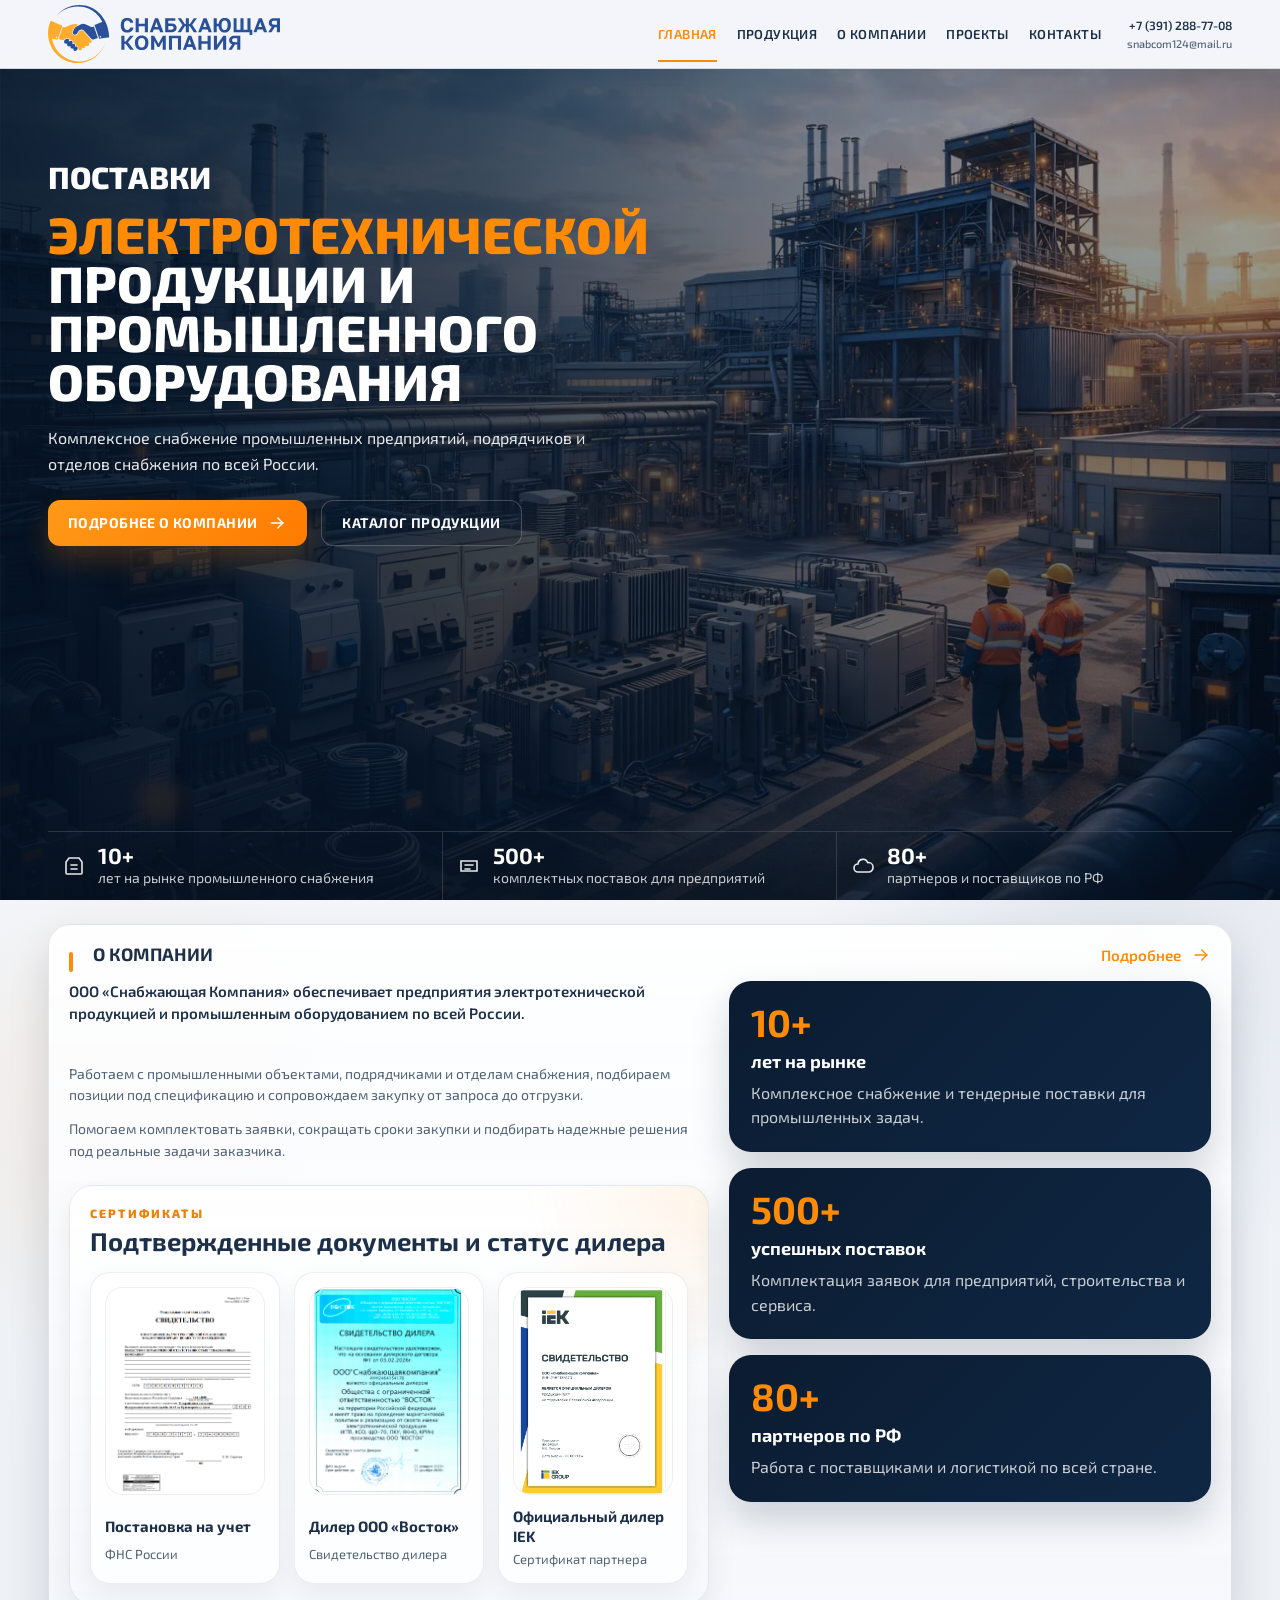
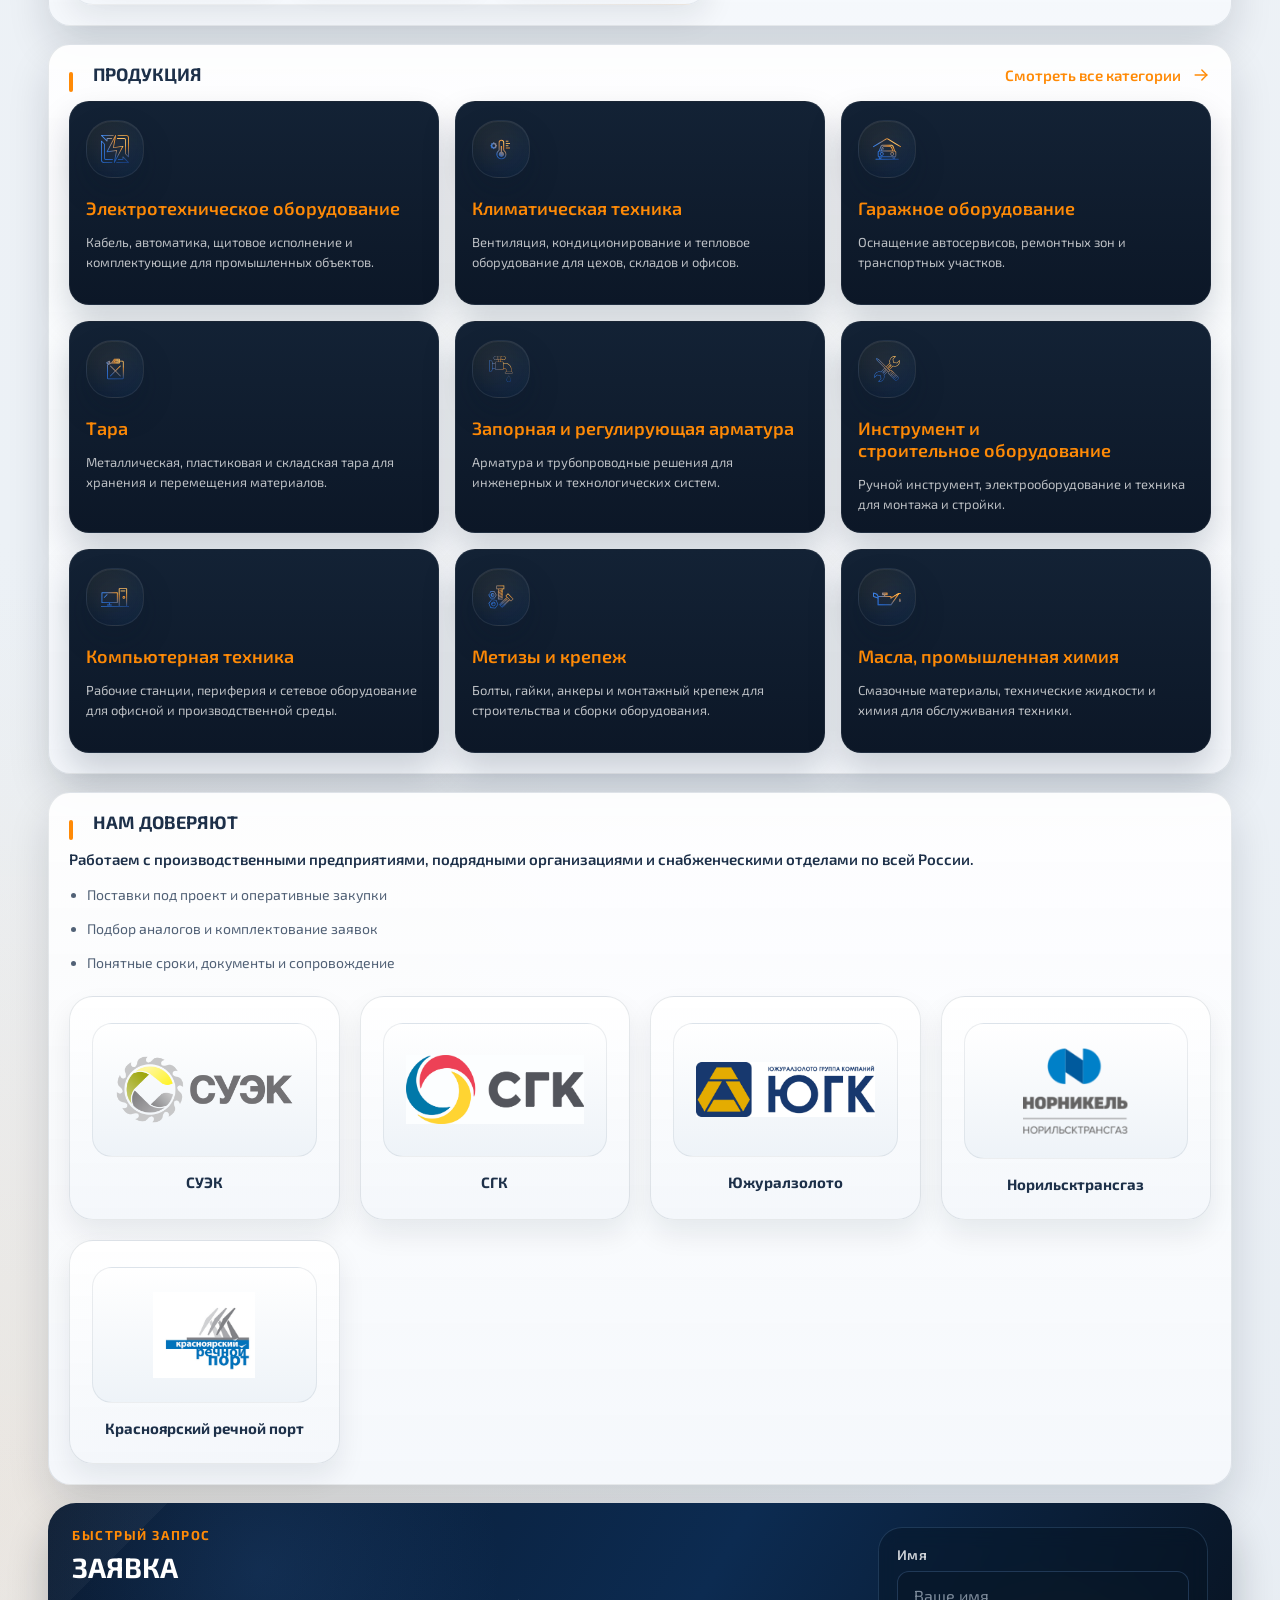
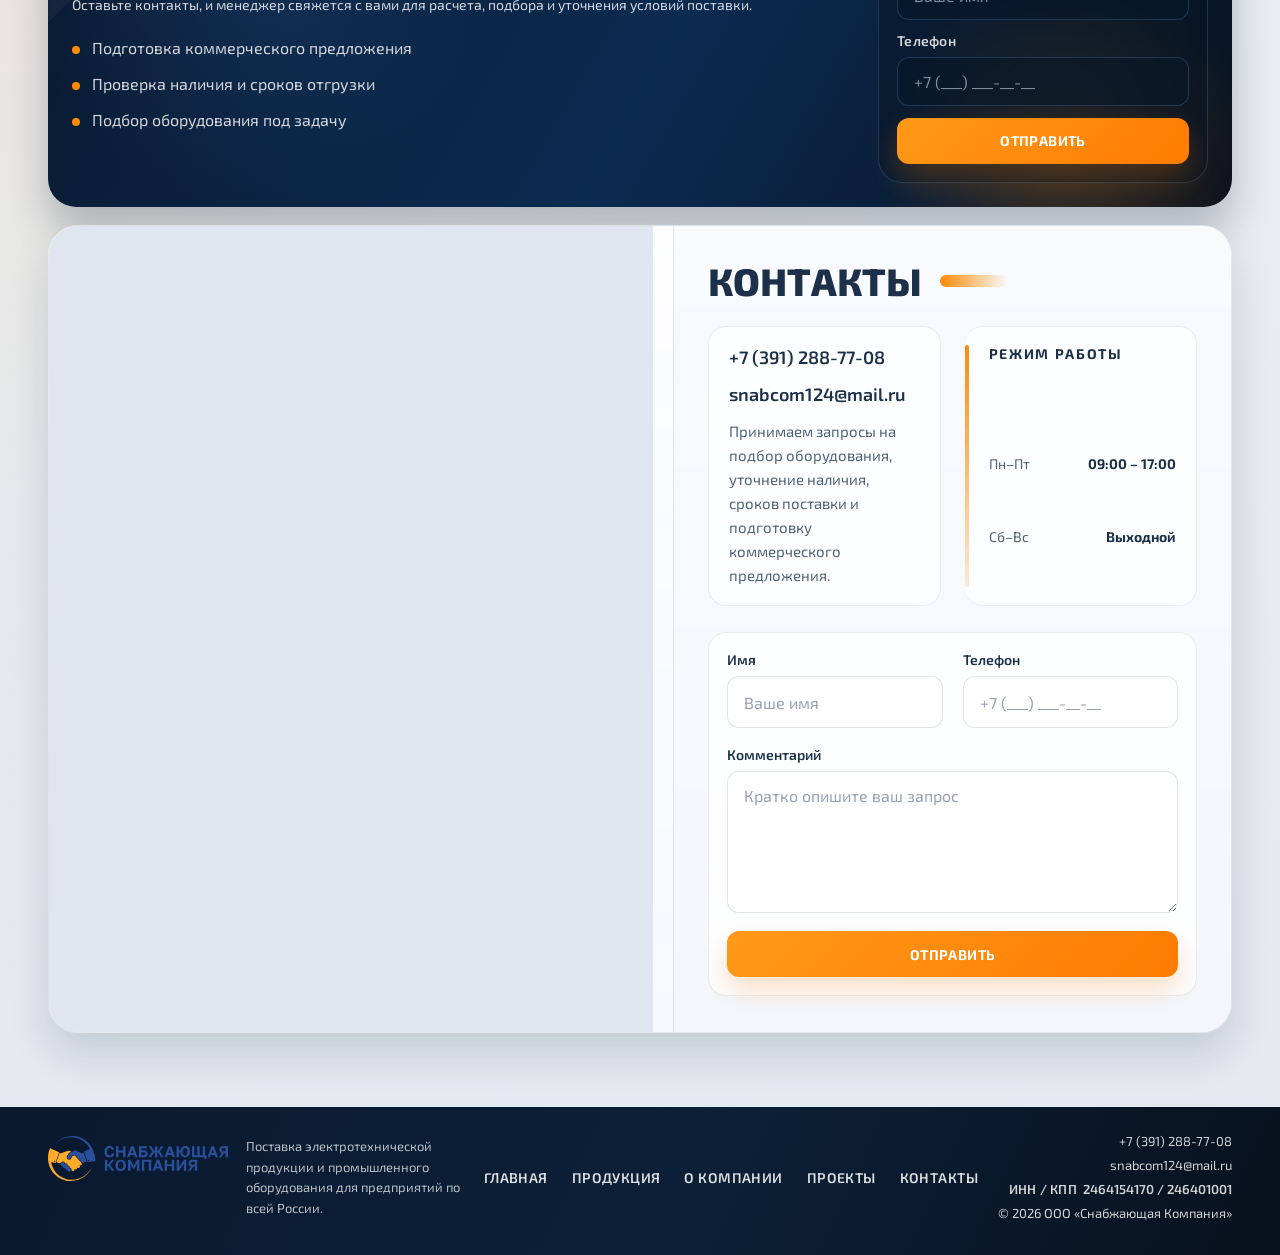
==== commit 25216830: "проекты функционал" ====
--- a/index.html
+++ b/index.html
@@ -417,7 +417,7 @@
                   <div class="contacts-hours">
                     <p class="contacts-hours-title">Режим работы</p>
                     <ul class="work-hours">
-                      <li><span>Пн–Пт</span><strong>09:00 – 18:00</strong></li>
+                      <li><span>Пн–Пт</span><strong>09:00 – 17:00</strong></li>
                       <li><span>Сб–Вс</span><strong>Выходной</strong></li>
                     </ul>
                   </div>
--- a/styles.css
+++ b/styles.css
@@ -21,6 +21,7 @@
 
 html {
   scroll-behavior: smooth;
+  scroll-padding-top: calc(var(--header-height) + 12px);
 }
 
 body {
@@ -88,6 +89,7 @@
 .page-shell {
   position: relative;
   overflow-x: clip;
+  padding-top: var(--header-height);
 }
 
 .container {
@@ -117,12 +119,15 @@
 }
 
 .site-header {
-  position: sticky;
+  position: fixed;
   top: 0;
+  left: 0;
+  right: 0;
   z-index: 40;
   background: rgba(244, 246, 250, 0.92);
   backdrop-filter: blur(16px);
   border-bottom: 1px solid var(--line);
+  box-shadow: 0 10px 28px rgba(8, 23, 42, 0.08);
 }
 
 .header-row {
@@ -670,62 +675,6 @@
   line-height: 1.55;
 }
 
-.products-grid {
-  display: grid;
-  grid-template-columns: repeat(3, minmax(0, 1fr));
-  gap: 20px;
-}
-
-.product-card {
-  display: flex;
-  flex-direction: column;
-  min-height: 248px;
-  padding: 24px 22px;
-  border-radius: 24px;
-  background: var(--dark-panel);
-  border: 1px solid rgba(255, 255, 255, 0.06);
-  box-shadow: 0 18px 34px rgba(8, 23, 42, 0.18);
-  transition: transform 0.24s ease, border-color 0.24s ease, box-shadow 0.24s ease;
-}
-
-.product-card:hover {
-  transform: translateY(-4px);
-  border-color: rgba(255, 138, 6, 0.42);
-  box-shadow: 0 22px 38px rgba(8, 23, 42, 0.24);
-}
-
-.product-card__media {
-  display: inline-flex;
-  align-items: center;
-  justify-content: center;
-  width: 72px;
-  height: 72px;
-  margin-bottom: 24px;
-  border-radius: 18px;
-  background: rgba(255, 138, 6, 0.08);
-  color: var(--accent);
-}
-
-.product-card__media svg {
-  width: 42px;
-  height: 42px;
-}
-
-.product-card__title {
-  margin: 0;
-  color: var(--accent);
-  font-size: 21px;
-  font-weight: 600;
-  line-height: 1.22;
-}
-
-.product-card__text {
-  margin: 14px 0 0;
-  color: rgba(255, 255, 255, 0.72);
-  font-size: 15px;
-  line-height: 1.55;
-}
-
 .catalog-shell,
 .product-page-shell {
   position: relative;
@@ -789,56 +738,11 @@
   text-transform: uppercase;
 }
 
-.catalog-sidebar__nav {
-  display: grid;
-  gap: 10px;
-}
-
-.catalog-sidebar__link {
-  display: flex;
-  align-items: center;
-  justify-content: space-between;
-  gap: 12px;
-  padding: 14px 16px;
-  border-radius: 14px;
-  border: 1px solid rgba(255, 255, 255, 0.06);
-  background: rgba(255, 255, 255, 0.04);
-  color: rgba(255, 255, 255, 0.86);
-  text-align: left;
-  font-weight: 600;
-  transition: border-color 0.2s ease, background 0.2s ease, color 0.2s ease;
-}
-
-.catalog-sidebar__link strong {
-  font-size: 16px;
-  font-weight: 600;
-}
-
-.catalog-sidebar__link span {
-  color: rgba(255, 255, 255, 0.54);
-  font-size: 12px;
-  font-weight: 700;
-}
-
 .catalog-sidebar__link.is-active,
 .catalog-sidebar__link:hover {
   color: var(--white);
   border-color: rgba(255, 138, 6, 0.4);
   background: linear-gradient(135deg, rgba(255, 138, 6, 0.22), rgba(255, 138, 6, 0.08));
-}
-
-.catalog-sidebar__sublist {
-  margin: 2px 0 8px;
-  padding: 0 0 0 16px;
-  list-style: none;
-  display: grid;
-  gap: 8px;
-}
-
-.catalog-sidebar__sublist a {
-  color: rgba(255, 255, 255, 0.72);
-  font-size: 15px;
-  line-height: 1.45;
 }
 
 .catalog-sidebar__sublist a:hover,
@@ -934,59 +838,12 @@
   box-shadow: 0 14px 28px rgba(255, 122, 0, 0.2);
 }
 
-.catalog-product-grid {
-  display: grid;
-  grid-template-columns: repeat(2, minmax(0, 1fr));
-  gap: 20px;
-  padding-top: 24px;
-}
-
-.catalog-card {
-  display: grid;
-  grid-template-rows: 232px 1fr;
-  border-radius: 24px;
-  overflow: hidden;
-  background: linear-gradient(180deg, rgba(255, 255, 255, 0.06) 0%, rgba(13, 28, 46, 0.92) 100%);
-  border: 1px solid rgba(255, 255, 255, 0.06);
-  box-shadow: none;
-}
-
-.catalog-card__media {
-  position: relative;
-  padding: 18px;
-  background: linear-gradient(180deg, #f5f8fc 0%, #dde4ed 100%);
-}
-
-.catalog-card__badge {
-  position: absolute;
-  top: 18px;
-  left: 18px;
-  z-index: 1;
-  padding: 7px 10px;
-  border-radius: 999px;
-  background: rgba(9, 21, 38, 0.74);
-  color: var(--white);
-  font-size: 12px;
-  font-weight: 700;
-  letter-spacing: 0.08em;
-  text-transform: uppercase;
-}
-
 .catalog-card__visual,
 .product-stage__visual,
 .product-thumb__visual,
 .product-media-card__preview {
   position: relative;
   overflow: hidden;
-}
-
-.catalog-card__visual {
-  height: 100%;
-  border-radius: 18px;
-  background:
-    radial-gradient(circle at 16% 20%, rgba(255, 138, 6, 0.24), transparent 20%),
-    linear-gradient(135deg, rgba(255, 255, 255, 0.2), transparent 36%),
-    linear-gradient(180deg, #edf2f8 0%, #d2d9e4 100%);
 }
 
 .catalog-card__visual::before,
@@ -1014,122 +871,6 @@
   background: linear-gradient(90deg, #c7aa14 0%, #e7d14c 30%, #6e7480 30%, #4c5360 100%);
   box-shadow: 0 18px 30px rgba(10, 17, 27, 0.18);
   transform: skew(-18deg);
-}
-
-.catalog-card__visual--rig::after,
-.product-stage__visual--rig::after,
-.product-thumb__visual--rig::after {
-  inset: auto 8% 16% 8%;
-  height: 26%;
-}
-
-.catalog-card__visual--mast::after,
-.product-stage__visual--mast::after,
-.product-thumb__visual--mast::after {
-  inset: 12% auto 12% 44%;
-  width: 14%;
-  height: auto;
-  transform: none;
-}
-
-.catalog-card__visual--truck::after,
-.product-stage__visual--truck::after,
-.product-thumb__visual--truck::after {
-  inset: auto 8% 18% 12%;
-  height: 22%;
-  border-radius: 20px;
-}
-
-.catalog-card__visual--spares::after,
-.product-stage__visual--spares::after,
-.product-thumb__visual--spares::after {
-  inset: auto 10% 18% 10%;
-  height: 20%;
-  background: linear-gradient(90deg, #4b5564 0%, #8d96a5 50%, #394352 100%);
-  transform: none;
-}
-
-.catalog-card__visual-title,
-.product-thumb__label {
-  position: absolute;
-  left: 18px;
-  right: 18px;
-  bottom: 16px;
-  z-index: 1;
-  color: var(--nav);
-  font-size: 16px;
-  font-weight: 700;
-  line-height: 1.3;
-}
-
-.catalog-card__body {
-  display: grid;
-  gap: 14px;
-  padding: 20px;
-  color: var(--white);
-}
-
-.catalog-card__category {
-  margin: 0;
-  color: rgba(255, 255, 255, 0.54);
-  font-size: 13px;
-  font-weight: 700;
-  letter-spacing: 0.08em;
-  text-transform: uppercase;
-}
-
-.catalog-card__title {
-  margin: 0;
-  font-size: 20px;
-  line-height: 1.28;
-}
-
-.catalog-card__summary {
-  margin: 0;
-  color: rgba(255, 255, 255, 0.78);
-  line-height: 1.6;
-}
-
-.catalog-card__specs {
-  margin: 0;
-  padding: 0;
-  list-style: none;
-  display: grid;
-  gap: 8px;
-  color: rgba(255, 255, 255, 0.72);
-  font-size: 14px;
-}
-
-.catalog-card__specs li {
-  position: relative;
-  padding-left: 16px;
-}
-
-.catalog-card__specs li::before {
-  content: "";
-  position: absolute;
-  left: 0;
-  top: 8px;
-  width: 7px;
-  height: 7px;
-  border-radius: 50%;
-  background: var(--accent);
-}
-
-.catalog-card__footer {
-  display: flex;
-  align-items: center;
-  justify-content: space-between;
-  gap: 14px;
-  margin-top: auto;
-}
-
-.catalog-card__code {
-  color: rgba(255, 255, 255, 0.5);
-  font-size: 12px;
-  font-weight: 700;
-  letter-spacing: 0.08em;
-  text-transform: uppercase;
 }
 
 .page-product {
@@ -1236,17 +977,6 @@
   background: rgba(255, 138, 6, 0.12);
 }
 
-.product-thumb__visual {
-  display: block;
-  aspect-ratio: 4 / 3;
-  margin-bottom: 10px;
-  border-radius: 14px;
-  background:
-    radial-gradient(circle at 16% 18%, rgba(255, 138, 6, 0.2), transparent 18%),
-    linear-gradient(135deg, rgba(255, 255, 255, 0.18), transparent 34%),
-    linear-gradient(180deg, #eef2f6 0%, #d7dde7 100%);
-}
-
 .product-aside {
   display: grid;
   gap: 22px;
@@ -1278,32 +1008,6 @@
   color: rgba(255, 255, 255, 0.94);
   font-size: 16px;
   font-weight: 600;
-}
-
-.product-aside__facts {
-  margin: 0;
-  padding: 0;
-  list-style: none;
-  display: grid;
-  gap: 10px;
-}
-
-.product-aside__facts li {
-  position: relative;
-  padding-left: 18px;
-  color: rgba(255, 255, 255, 0.74);
-  line-height: 1.55;
-}
-
-.product-aside__facts li::before {
-  content: "";
-  position: absolute;
-  left: 0;
-  top: 10px;
-  width: 8px;
-  height: 8px;
-  border-radius: 50%;
-  background: var(--accent);
 }
 
 .product-tabs-nav {
@@ -1427,14 +1131,6 @@
   font-weight: 700;
 }
 
-.product-media-card__preview--photo {
-  background:
-    radial-gradient(circle at 18% 18%, rgba(255, 138, 6, 0.2), transparent 18%),
-    linear-gradient(135deg, rgba(255, 255, 255, 0.18), transparent 34%),
-    linear-gradient(180deg, #eef2f6 0%, #d7dde7 100%);
-  color: var(--nav);
-}
-
 .product-media-card h3,
 .product-media-card p {
   margin: 0;
@@ -1469,49 +1165,6 @@
   display: grid;
   grid-template-columns: repeat(3, minmax(0, 1fr));
   gap: 18px;
-}
-
-.partner-placeholder {
-  display: grid;
-  gap: 14px;
-  justify-items: center;
-  min-height: 164px;
-  padding: 22px 18px;
-  border-radius: 22px;
-  background:
-    linear-gradient(180deg, rgba(255, 255, 255, 0.92), rgba(244, 247, 251, 0.98));
-  border: 1px solid var(--line);
-  box-shadow: 0 14px 28px rgba(8, 23, 42, 0.08);
-  text-align: center;
-}
-
-.partner-placeholder__mark {
-  display: grid;
-  place-items: center;
-  width: min(100%, 180px);
-  aspect-ratio: 16 / 9;
-  border-radius: 18px;
-  border: 1px dashed rgba(16, 39, 66, 0.22);
-  background:
-    linear-gradient(135deg, rgba(255, 138, 6, 0.12), rgba(16, 39, 66, 0.06)),
-    repeating-linear-gradient(
-      135deg,
-      rgba(16, 39, 66, 0.03) 0 12px,
-      rgba(255, 255, 255, 0.28) 12px 24px
-    );
-  color: var(--nav-muted);
-  font-size: 20px;
-  font-weight: 800;
-  letter-spacing: 0.18em;
-  text-transform: uppercase;
-}
-
-.partner-placeholder p {
-  margin: 0;
-  color: var(--nav);
-  font-size: 16px;
-  font-weight: 600;
-  line-height: 1.35;
 }
 
 .request-shell {
@@ -1645,54 +1298,6 @@
   gap: 20px;
 }
 
-.project-card {
-  display: grid;
-  gap: 16px;
-  padding: 24px;
-  border-radius: 24px;
-  background: linear-gradient(180deg, rgba(255, 255, 255, 0.92), rgba(244, 248, 252, 0.98));
-  border: 1px solid var(--line);
-  box-shadow: 0 14px 28px rgba(8, 23, 42, 0.08);
-}
-
-.project-card__tag {
-  display: inline-flex;
-  width: fit-content;
-  padding: 7px 12px;
-  border-radius: 999px;
-  background: rgba(255, 138, 6, 0.1);
-  color: var(--accent-dark);
-  font-size: 13px;
-  font-weight: 700;
-  letter-spacing: 0.06em;
-  text-transform: uppercase;
-}
-
-.project-card h3 {
-  margin: 0;
-  color: var(--nav);
-  font-size: 24px;
-  line-height: 1.2;
-}
-
-.project-card p {
-  margin: 0;
-  color: var(--nav-muted);
-  line-height: 1.65;
-}
-
-.project-card__meta {
-  display: flex;
-  align-items: center;
-  justify-content: space-between;
-  gap: 16px;
-  padding-top: 16px;
-  border-top: 1px solid var(--line);
-  color: var(--nav-muted);
-  font-size: 14px;
-  font-weight: 600;
-}
-
 .contacts-shell {
   display: grid;
   grid-template-columns: minmax(0, 1.04fr) minmax(360px, 0.96fr);
@@ -1775,8 +1380,6 @@
   font-weight: 600;
   line-height: 1.4;
 }
-
-
 
 .contacts-details {
   display: grid;
@@ -1968,1112 +1571,30 @@
 }
 
 .footer-legal {
-  display: grid;
-  gap: 4px;
-  width: fit-content;
-  padding: 10px 14px;
-  border-radius: 16px;
-  border: 1px solid rgba(255, 255, 255, 0.12);
-  background: rgba(255, 255, 255, 0.05);
-  justify-items: end;
+  display: flex;
+  flex-wrap: wrap;
+  justify-content: flex-end;
+  gap: 6px;
+  width: auto;
+  padding: 0;
+  border: 0;
+  border-radius: 0;
+  background: none;
 }
 
 .footer-legal__label {
   color: rgba(255, 255, 255, 0.58);
-  font-size: 11px;
-  font-weight: 700;
-  letter-spacing: 0.16em;
-  text-transform: uppercase;
+  font-size: 14px;
+  font-weight: 600;
+  letter-spacing: 0.02em;
+  text-transform: none;
 }
 
 .footer-legal__value {
-  color: var(--white);
+  color: rgba(255, 255, 255, 0.82);
   font-size: 14px;
-  font-weight: 700;
-  letter-spacing: 0.02em;
-}
-
-@media (max-width: 1180px) {
-  .main-nav__links {
-    gap: 18px;
-  }
-
-  .header-contacts a {
-    font-size: 12px;
-  }
-
-  .products-grid,
-  .projects-grid {
-    grid-template-columns: repeat(2, minmax(0, 1fr));
-  }
-
-  .catalog-layout,
-  .product-detail-shell {
-    grid-template-columns: 1fr;
-  }
-
-  .catalog-shell,
-  .product-page-shell {
-    padding: 24px;
-  }
-
-  .about-grid,
-  .request-shell,
-  .footer-grid,
-  .contacts-shell {
-    grid-template-columns: 1fr;
-  }
-
-  .contacts-panel {
-    border-left: 0;
-    border-top: 1px solid var(--line);
-  }
-
-  .contacts-map-side {
-    min-height: 420px;
-  }
-
-  .catalog-sidebar__panel {
-    position: static;
-    padding: 0 0 22px;
-    border-right: 0;
-    border-bottom: 1px solid rgba(255, 255, 255, 0.08);
-  }
-
-  .catalog-head__row {
-    flex-direction: column;
-    align-items: flex-start;
-  }
-
-  .product-detail-shell {
-    gap: 20px;
-  }
-
-  .product-tabs-shell {
-    margin-top: 24px;
-    padding-top: 24px;
-  }
-
-  .footer-grid {
-    gap: 20px;
-  }
-}
-
-@media (max-width: 960px) {
-  .site-header {
-    position: sticky;
-  }
-
-  .header-row {
-    gap: 16px;
-    min-height: 76px;
-  }
-
-  .menu-toggle {
-    display: inline-flex;
-    margin-left: auto;
-    background: linear-gradient(135deg, #11263f 0%, #1b304a 100%);
-    color: var(--white);
-    border-color: rgba(255, 138, 6, 0.3);
-    box-shadow: 0 10px 24px rgba(8, 23, 42, 0.16);
-  }
-
-  .nav-overlay {
-    display: block;
-    backdrop-filter: blur(4px);
-  }
-
-  .header-contacts {
-    display: none;
-  }
-
-  .main-nav {
-    position: fixed;
-    top: 0;
-    right: 0;
-    height: 100dvh;
-    z-index: 45;
-    display: grid;
-    grid-template-rows: auto minmax(0, 1fr);
-    align-items: stretch;
-    width: min(88vw, 360px);
-    margin: 0;
-    padding: 0;
-    background: linear-gradient(180deg, #10253d 0%, #0b1624 100%);
-    border-left: 1px solid rgba(255, 255, 255, 0.08);
-    box-shadow: -24px 0 48px rgba(8, 23, 42, 0.26);
-    transform: translateX(100%);
-    transition: transform 0.36s ease;
-    overflow: hidden;
-  }
-
-  .main-nav__head {
-    display: flex;
-    align-items: center;
-    justify-content: space-between;
-    gap: 12px;
-    position: sticky;
-    top: 0;
-    z-index: 1;
-    padding: 20px 18px 14px;
-    background: linear-gradient(180deg, rgba(16, 37, 61, 0.98), rgba(11, 22, 36, 0.94));
-    border-bottom: 1px solid rgba(255, 255, 255, 0.08);
-  }
-
-  .main-nav__title {
-    color: rgba(255, 255, 255, 0.74);
-    font-size: 12px;
-    font-weight: 700;
-    letter-spacing: 0.14em;
-    text-transform: uppercase;
-  }
-
-  .main-nav__links {
-    display: grid;
-    align-content: start;
-    gap: 10px;
-    min-height: 0;
-    overflow-y: auto;
-    padding: 16px 18px 20px;
-    overscroll-behavior: contain;
-    -webkit-overflow-scrolling: touch;
-  }
-
-  .main-nav__contacts {
-    display: grid;
-    gap: 8px;
-    padding: 14px 18px 20px;
-    border-top: 1px solid rgba(255, 255, 255, 0.08);
-    background: linear-gradient(180deg, rgba(255, 255, 255, 0.03), rgba(255, 255, 255, 0.02));
-  }
-
-  .main-nav__contacts a {
-    color: rgba(255, 255, 255, 0.88);
-    font-size: 14px;
-    font-weight: 600;
-    line-height: 1.35;
-    word-break: keep-all;
-    overflow-wrap: normal;
-  }
-
-  .main-nav__contacts a:last-child {
-    color: rgba(255, 255, 255, 0.68);
-    font-size: 13px;
-    font-weight: 500;
-  }
-
-  .menu-close {
-    display: inline-flex;
-    background: rgba(255, 255, 255, 0.08);
-    color: var(--white);
-    border-color: rgba(255, 255, 255, 0.12);
-    flex-shrink: 0;
-  }
-
-  .main-nav a {
-    width: 100%;
-    padding: 14px 16px;
-    display: block;
-    font-size: 15px;
-    font-weight: 700;
-    letter-spacing: 0.02em;
-    text-transform: none;
-    color: rgba(255, 255, 255, 0.84);
-    background: rgba(255, 255, 255, 0.04);
-    border: 1px solid rgba(255, 255, 255, 0.06);
-    border-radius: 14px;
-  }
-
-  .main-nav a::after {
-    display: none;
-  }
-
-  .main-nav a:hover,
-  .main-nav a.active,
-  .main-nav a[aria-current="page"] {
-    color: var(--white);
-    background: linear-gradient(135deg, rgba(255, 138, 6, 0.24), rgba(255, 138, 6, 0.08));
-    border-color: rgba(255, 138, 6, 0.42);
-  }
-
-  .site-header.menu-open .main-nav {
-    transform: translateX(0);
-  }
-
-  .site-header.menu-open .nav-overlay {
-    opacity: 1;
-    visibility: visible;
-    pointer-events: auto;
-  }
-
-  .catalog-layout,
-  .catalog-content,
-  .product-gallery {
-    gap: 18px;
-  }
-
-  .catalog-shell,
-  .product-page-shell {
-    border-radius: 24px;
-  }
-
-  .catalog-product-grid {
-    grid-template-columns: repeat(2, minmax(0, 1fr));
-  }
-
-  .product-stage__visual {
-    min-height: 360px;
-  }
-
-  .product-gallery__thumbs {
-    grid-template-columns: repeat(2, minmax(0, 1fr));
-  }
-
-  .product-aside__title {
-    font-size: 30px;
-  }
-
-  .hero .container {
-    min-height: 560px;
-    padding-top: 56px;
-  }
-
-  .hero-content {
-    padding: 42px 0 34px;
-  }
-
-  .hero-stats {
-    grid-template-columns: 1fr;
-  }
-
-  .hero-stat {
-    gap: 12px;
-    padding: 16px 18px;
-    border-right: 0;
-    border-bottom: 1px solid rgba(255, 255, 255, 0.14);
-  }
-
-  .hero-stat:last-child {
-    border-bottom: 0;
-  }
-
-  .hero-stat strong {
-    font-size: 24px;
-  }
-
-  .hero-stat span {
-    font-size: 14px;
-  }
-
-  .section-heading {
-    flex-direction: column;
-    align-items: flex-start;
-  }
-
-  .section-link {
-    font-size: 15px;
-  }
-
-  .contacts-top,
-  .contacts-form {
-    grid-template-columns: 1fr;
-  }
-
-  .contacts-form-field-wide,
-  .contacts-submit {
-    grid-column: auto;
-  }
-}
-
-@media (max-width: 720px) {
-  .container {
-    width: min(100% - 28px, 1440px);
-  }
-
-  .hero {
-    background-position: 64% center;
-  }
-
-  .hero-title {
-    font-size: clamp(22px, 7.6vw, 36px);
-    line-height: 1.02;
-  }
-
-  .hero-text,
-  .page-intro__text,
-  .section-text,
-  .request-text {
-    font-size: 15px;
-  }
-
-  .hero-kicker {
-    font-size: clamp(18px, 5.8vw, 30px);
-  }
-
-  .hero .container {
-    min-height: 500px;
-    padding-top: 46px;
-  }
-
-  .hero-content {
-    max-width: 100%;
-    padding: 34px 0 28px;
-  }
-
-  .hero-actions {
-    gap: 12px;
-  }
-
-  .hero-button,
-  .submit-button,
-  .contacts-submit {
-    min-height: 48px;
-    padding: 0 18px;
-    font-size: 14px;
-  }
-
-  .section-heading h2 {
-    font-size: 24px;
-  }
-
-  .section-lead {
-    font-size: 17px;
-    line-height: 1.5;
-  }
-
-  .company-details {
-    grid-template-columns: 1fr;
-  }
-
-  .page-intro__shell,
-  .section-shell,
-  .request-shell,
-  .contacts-panel,
-  .catalog-shell,
-  .product-page-shell {
-    padding: 24px;
-  }
-
-  .catalog-sidebar__panel,
-  .catalog-head {
-    padding-bottom: 20px;
-  }
-
-  .page-inner .page-intro__shell::after {
-    inset: auto 24px 0;
-  }
-
-  .partners-grid,
-  .products-grid,
-  .projects-grid {
-    grid-template-columns: 1fr;
-  }
-
-  .catalog-product-grid,
-  .product-media-grid {
-    grid-template-columns: 1fr;
-  }
-
-  .catalog-card {
-    grid-template-rows: 220px 1fr;
-  }
-
-  .catalog-head h2 {
-    font-size: 28px;
-  }
-
-  .catalog-head__text,
-  .catalog-card__summary,
-  .product-copy {
-    font-size: 16px;
-  }
-
-  .product-stage__visual {
-    min-height: 320px;
-    padding: 20px;
-  }
-
-  .product-stage__title {
-    left: 20px;
-    right: 20px;
-    bottom: 56px;
-    font-size: 24px;
-  }
-
-  .product-stage__caption {
-    left: 20px;
-    right: 20px;
-    bottom: 20px;
-  }
-
-  .product-aside {
-    padding: 22px;
-  }
-
-  .product-aside__title {
-    font-size: 28px;
-  }
-
-  .product-tabs-nav {
-    margin-bottom: 20px;
-  }
-
-  .product-card,
-  .project-card,
-  .about-stat-card,
-  .partner-placeholder {
-    min-height: auto;
-    padding: 20px 18px;
-    border-radius: 20px;
-  }
-
-  .product-card__media {
-    width: 64px;
-    height: 64px;
-    margin-bottom: 18px;
-  }
-
-  .product-card__media svg {
-    width: 36px;
-    height: 36px;
-  }
-
-  .product-card__title,
-  .project-card h3 {
-    font-size: 21px;
-  }
-
-  .request-shell {
-    gap: 22px;
-  }
-
-  .request-form {
-    padding: 22px;
-  }
-
-  .contacts-shell {
-    border-radius: 24px;
-  }
-
-  .contacts-map-side {
-    min-height: 320px;
-  }
-
-  .contacts-panel {
-    gap: 22px;
-  }
-
-  .contacts-heading {
-    gap: 14px;
-  }
-
-  .contacts-heading h2 {
-    font-size: 30px;
-  }
-
-  .contacts-link {
-    font-size: 17px;
-  }
-
-  .footer-grid {
-    gap: 18px;
-  }
-
-  .footer-brand {
-    flex-direction: column;
-  }
-
-  .footer-nav,
-  .footer-meta {
-    justify-content: flex-start;
-    justify-items: start;
-    text-align: left;
-  }
-
-  .footer-legal {
-    justify-items: start;
-  }
-}
-
-@media (max-width: 560px) {
-  .container {
-    width: min(100% - 24px, 1440px);
-  }
-
-  .header-row {
-    min-height: 68px;
-    gap: 12px;
-  }
-
-  .header__logo {
-    width: min(186px, 58vw);
-  }
-
-  .hero .container {
-    min-height: 460px;
-    padding-top: 40px;
-  }
-
-  .hero-actions {
-    flex-direction: column;
-  }
-
-  .hero-button,
-  .submit-button,
-  .contacts-submit {
-    width: 100%;
-  }
-
-  .hero-stat {
-    padding: 14px 16px;
-  }
-
-  .hero-stat strong {
-    font-size: 24px;
-  }
-
-  .hero-stat span {
-    font-size: 14px;
-  }
-
-  .page-intro {
-    padding-top: 24px;
-  }
-
-  .page-intro__kicker,
-  .request-kicker,
-  .contacts-hours-title {
-    font-size: 12px;
-  }
-
-  .page-intro__title {
-    font-size: 24px;
-  }
-
-  .page-intro__shell,
-  .section-shell,
-  .request-shell,
-  .contacts-panel,
-  .request-form,
-  .catalog-shell,
-  .product-page-shell,
-  .product-aside {
-    padding: 20px;
-  }
-
-  .catalog-sidebar__panel,
-  .catalog-head {
-    padding: 0 0 18px;
-  }
-
-  .product-tabs-shell {
-    margin-top: 20px;
-    padding-top: 20px;
-  }
-
-  .catalog-sidebar__link {
-    padding: 13px 14px;
-  }
-
-  .catalog-card {
-    grid-template-rows: 204px 1fr;
-    border-radius: 20px;
-  }
-
-  .catalog-card__body {
-    padding: 18px;
-  }
-
-  .catalog-card__title,
-  .product-aside__title {
-    font-size: 24px;
-  }
-
-  .catalog-card__summary,
-  .catalog-card__specs,
-  .catalog-head__text {
-    font-size: 15px;
-  }
-
-  .product-detail-shell {
-    gap: 18px;
-  }
-
-  .product-stage__visual {
-    min-height: 280px;
-    border-radius: 20px;
-  }
-
-  .product-stage__title {
-    font-size: 22px;
-    bottom: 50px;
-  }
-
-  .product-stage__caption {
-    font-size: 14px;
-  }
-
-  .product-thumb {
-    padding: 8px;
-    border-radius: 16px;
-  }
-
-  .product-thumb__visual {
-    margin-bottom: 8px;
-  }
-
-  .product-thumb__label {
-    left: 14px;
-    right: 14px;
-    bottom: 12px;
-    font-size: 14px;
-  }
-
-  .product-aside__contacts a {
-    font-size: 16px;
-  }
-
-  .product-copy {
-    gap: 16px;
-    font-size: 16px;
-  }
-
-  .product-copy h3 {
-    font-size: 22px;
-  }
-
-  .product-spec-table th,
-  .product-spec-table td {
-    padding: 14px 16px;
-  }
-
-  .product-media-card {
-    padding: 16px;
-    border-radius: 18px;
-  }
-
-  .product-media-card h3 {
-    font-size: 18px;
-  }
-
-  .contacts-heading {
-    align-items: flex-end;
-    gap: 12px;
-  }
-
-  .contacts-heading h2 {
-    font-size: 28px;
-  }
-
-  .contacts-heading-accent {
-    width: 48px;
-    height: 10px;
-  }
-
-  .work-hours li {
-    flex-direction: column;
-    align-items: flex-start;
-    gap: 2px;
-  }
-
-  .work-hours strong {
-    text-align: left;
-  }
-
-  .contacts-map-side {
-    min-height: 280px;
-  }
-
-  .contacts-note,
-  .product-card__text,
-  .project-card p,
-  .footer-description,
-  .footer-meta a,
-  .footer-meta span {
-    font-size: 14px;
-  }
-
-  .company-details__item {
-    padding: 14px 16px;
-  }
-
-  .company-details dd {
-    font-size: 13px;
-  }
-}
-
-@media (max-width: 420px) {
-  .container {
-    width: min(100% - 20px, 1440px);
-  }
-
-  .menu-toggle,
-  .menu-close {
-    width: 42px;
-    height: 42px;
-    border-radius: 10px;
-  }
-
-  .menu-toggle svg,
-  .menu-close svg {
-    width: 20px;
-    height: 20px;
-  }
-
-  .main-nav {
-    width: 100vw;
-    border-left: 0;
-    box-shadow: none;
-  }
-
-  .main-nav__head {
-    padding: 16px 14px 12px;
-  }
-
-  .main-nav__links {
-    gap: 8px;
-    padding: 12px 14px 16px;
-  }
-
-  .main-nav__contacts {
-    gap: 6px;
-    padding: 12px 14px 16px;
-  }
-
-  .main-nav a {
-    padding: 13px 14px;
-    font-size: 15px;
-    border-radius: 12px;
-  }
-
-  .catalog-shell,
-  .product-page-shell,
-  .product-aside {
-    padding: 18px 16px;
-    border-radius: 18px;
-  }
-
-  .catalog-sidebar__panel,
-  .catalog-head {
-    padding: 0 0 16px;
-    border-radius: 0;
-  }
-
-  .catalog-head__row {
-    gap: 16px;
-  }
-
-  .catalog-head h2 {
-    font-size: 24px;
-  }
-
-  .catalog-head__text,
-  .catalog-sidebar__sublist a {
-    font-size: 14px;
-  }
-
-  .catalog-card {
-    grid-template-rows: 188px 1fr;
-    border-radius: 18px;
-  }
-
-  .catalog-card__media {
-    padding: 14px;
-  }
-
-  .catalog-card__badge {
-    top: 14px;
-    left: 14px;
-    font-size: 11px;
-  }
-
-  .catalog-card__visual-title {
-    left: 14px;
-    right: 14px;
-    bottom: 14px;
-    font-size: 15px;
-  }
-
-  .catalog-card__body {
-    gap: 12px;
-    padding: 16px;
-  }
-
-  .catalog-card__title {
-    font-size: 20px;
-  }
-
-  .catalog-card__summary,
-  .catalog-card__specs {
-    font-size: 14px;
-  }
-
-  .catalog-card__footer {
-    flex-direction: column;
-    align-items: stretch;
-  }
-
-  .catalog-head__cta,
-  .catalog-card__link,
-  .product-aside__button {
-    width: 100%;
-  }
-
-  .product-stage__visual {
-    min-height: 240px;
-    padding: 16px;
-  }
-
-  .product-stage__badge {
-    top: 16px;
-    left: 16px;
-  }
-
-  .product-stage__title {
-    left: 16px;
-    right: 16px;
-    bottom: 48px;
-    font-size: 20px;
-  }
-
-  .product-stage__caption {
-    left: 16px;
-    right: 16px;
-    bottom: 16px;
-    font-size: 13px;
-  }
-
-  .product-gallery__thumbs {
-    gap: 10px;
-  }
-
-  .product-thumb__visual {
-    border-radius: 12px;
-  }
-
-  .product-thumb__label {
-    left: 12px;
-    right: 12px;
-    bottom: 10px;
-    font-size: 13px;
-  }
-
-  .product-aside__title {
-    font-size: 22px;
-  }
-
-  .product-tabs-nav {
-    gap: 8px;
-  }
-
-  .product-tabs-shell {
-    margin-top: 18px;
-    padding-top: 18px;
-  }
-
-  .product-tabs-button {
-    width: 100%;
-  }
-
-  .product-copy {
-    font-size: 15px;
-  }
-
-  .product-copy h3 {
-    font-size: 20px;
-  }
-
-  .product-media-grid {
-    grid-template-columns: 1fr;
-  }
-
-  .hero {
-    background-position: 68% center;
-  }
-
-  .hero::before {
-    opacity: 0.68;
-  }
-
-  .hero .container {
-    min-height: 430px;
-  }
-
-  .hero-content {
-    padding: 28px 0 24px;
-  }
-
-  .hero-kicker {
-    margin-bottom: 10px;
-    font-size: 17px;
-  }
-
-  .hero-title {
-    font-size: 21px;
-  }
-
-  .hero-text {
-    margin: 18px 0 22px;
-    font-size: 14px;
-  }
-
-  .hero-stat {
-    padding: 12px 14px;
-  }
-
-  .hero-stat svg {
-    width: 22px;
-    height: 22px;
-  }
-
-  .hero-stat span {
-    line-height: 1.3;
-  }
-
-  .section-heading {
-    gap: 12px;
-  }
-
-  .section-heading h2 {
-    padding-left: 18px;
-    font-size: 22px;
-  }
-
-  .section-heading h2::before {
-    top: 6px;
-    width: 3px;
-    height: 18px;
-  }
-
-  .page-intro__title,
-  .request-copy h2 {
-    font-size: 22px;
-  }
-
-  .section-lead {
-    font-size: 16px;
-  }
-
-  .product-card,
-  .project-card,
-  .about-stat-card,
-  .partner-placeholder,
-  .page-intro__shell,
-  .section-shell,
-  .request-shell,
-  .contacts-panel {
-    padding: 18px 16px;
-    border-radius: 18px;
-  }
-
-  .contacts-shell {
-    border-radius: 20px;
-  }
-
-  .contacts-map-side {
-    min-height: 250px;
-  }
-
-  .contacts-link {
-    font-size: 15px;
-  }
-
-  .contacts-form {
-    gap: 14px;
-  }
-
-  .contacts-top,
-  .contacts-meta,
-  .contacts-hours,
-  .request-list,
-  .trust-list,
-  .footer-grid {
-    gap: 12px;
-  }
-
-  .contacts-form-field input,
-  .contacts-form-field textarea,
-  .form-field input,
-  .form-field textarea {
-    padding: 13px 14px;
-  }
-
-  .project-card__meta,
-  .work-hours li {
-    gap: 10px;
-  }
-}
-
-@media (max-width: 380px) {
-  .header__logo {
-    width: min(168px, 56vw);
-  }
-
-  .main-nav__title {
-    font-size: 11px;
-  }
-
-  .main-nav a {
-    font-size: 14px;
-  }
-
-  .catalog-head h2,
-  .catalog-card__title,
-  .product-aside__title {
-    font-size: 19px;
-  }
-
-  .product-stage__visual {
-    min-height: 220px;
-  }
-
-  .product-stage__title {
-    font-size: 18px;
-  }
-
-  .product-copy,
-  .catalog-head__text,
-  .catalog-card__summary,
-  .catalog-card__specs {
-    font-size: 14px;
-  }
-
-  .hero-title {
-    font-size: 20px;
-  }
-
-  .hero-text,
-  .section-text,
-  .request-text,
-  .page-intro__text {
-    font-size: 14px;
-  }
-
-  .hero-kicker {
-    font-size: 16px;
-  }
-
-  .section-lead {
-    font-size: 16px;
-  }
-
-  .hero-stat strong {
-    font-size: 22px;
-  }
-
-  .product-card__title,
-  .project-card h3 {
-    font-size: 19px;
-  }
-
-  .contacts-heading h2 {
-    font-size: 28px;
-  }
-
-  .project-card__meta {
-    flex-direction: column;
-    align-items: flex-start;
-  }
+  font-weight: 600;
+  letter-spacing: 0;
 }
 
 .contacts-note {
@@ -3185,11 +1706,6 @@
     drop-shadow(0 0 15px rgba(255, 153, 24, 0.24));
 }
 
-.category-card__body {
-  display: grid;
-  gap: 0;
-}
-
 .category-card__title {
   margin: 0;
   color: var(--accent);
@@ -3203,116 +1719,6 @@
   color: rgba(255, 255, 255, 0.72);
   font-size: 14px;
   line-height: 1.55;
-}
-
-.category-card__footer {
-  display: flex;
-  align-items: flex-end;
-  justify-content: space-between;
-  gap: 14px;
-  margin-top: auto;
-  padding-top: 14px;
-  border-top: 1px solid rgba(255, 255, 255, 0.08);
-}
-
-.category-card__meta {
-  color: rgba(255, 255, 255, 0.62);
-  font-size: 13px;
-  line-height: 1.45;
-}
-
-.category-card__link {
-  display: inline-flex;
-  align-items: center;
-  justify-content: center;
-  min-height: 40px;
-  padding: 0 16px;
-  border-radius: 12px;
-  border: 1px solid rgba(255, 255, 255, 0.16);
-  background: rgba(255, 255, 255, 0.08);
-  color: var(--white);
-  font-size: 13px;
-  font-weight: 700;
-  letter-spacing: 0.04em;
-  text-transform: uppercase;
-  transition: transform 0.2s ease, border-color 0.2s ease, background 0.2s ease;
-}
-
-.category-card__link:hover {
-  transform: translateY(-1px);
-  border-color: rgba(255, 138, 6, 0.34);
-  background: rgba(255, 138, 6, 0.12);
-}
-
-.catalog-overview {
-  display: grid;
-  gap: 28px;
-}
-
-.catalog-overview__head {
-  display: grid;
-  grid-template-columns: minmax(0, 1fr) auto;
-  gap: 24px;
-  align-items: end;
-  padding-bottom: 24px;
-  border-bottom: 1px solid var(--line);
-}
-
-.catalog-overview__label {
-  margin: 0 0 12px;
-  color: var(--accent);
-  font-size: 13px;
-  font-weight: 700;
-  letter-spacing: 0.16em;
-  text-transform: uppercase;
-}
-
-.catalog-overview__copy h2 {
-  margin: 0;
-  color: var(--nav);
-  font-size: clamp(30px, 3vw, 40px);
-  line-height: 1.05;
-  text-transform: uppercase;
-}
-
-.catalog-overview__text {
-  max-width: 860px;
-  margin: 16px 0 0;
-  color: var(--nav-muted);
-  font-size: 17px;
-  line-height: 1.65;
-}
-
-.catalog-overview__nav {
-  display: flex;
-  flex-wrap: wrap;
-  gap: 12px;
-}
-
-.catalog-overview__nav a {
-  display: inline-flex;
-  align-items: center;
-  min-height: 42px;
-  padding: 0 16px;
-  border-radius: 999px;
-  border: 1px solid rgba(16, 39, 66, 0.1);
-  background: rgba(255, 255, 255, 0.74);
-  color: var(--nav);
-  font-size: 14px;
-  font-weight: 600;
-  line-height: 1.3;
-  transition: transform 0.2s ease, border-color 0.2s ease, color 0.2s ease, background 0.2s ease;
-}
-
-.catalog-overview__nav a:hover {
-  transform: translateY(-1px);
-  border-color: rgba(255, 138, 6, 0.24);
-  background: rgba(255, 138, 6, 0.08);
-  color: var(--accent-dark);
-}
-
-.category-grid--catalog {
-  gap: 22px;
 }
 
 .partners-grid {
@@ -3394,34 +1800,6 @@
   border: 1px solid rgba(16, 39, 66, 0.08);
 }
 
-.project-case__media {
-  display: grid;
-  place-items: center;
-  gap: 12px;
-  min-height: 220px;
-  padding: 20px;
-  border-radius: 18px;
-  border: 1px dashed rgba(16, 39, 66, 0.18);
-  background:
-    radial-gradient(circle at 20% 20%, rgba(255, 138, 6, 0.1), transparent 22%),
-    linear-gradient(135deg, rgba(16, 39, 66, 0.04), rgba(16, 39, 66, 0.08));
-  color: var(--nav-muted);
-  text-align: center;
-}
-
-.project-case__media svg {
-  width: 48px;
-  height: 48px;
-  color: var(--accent-dark);
-}
-
-.project-case__media span {
-  font-size: 13px;
-  font-weight: 700;
-  letter-spacing: 0.08em;
-  text-transform: uppercase;
-}
-
 .project-case__media-note {
   margin: 0;
   color: var(--nav-muted);
@@ -3454,6 +1832,16 @@
   line-height: 1.65;
 }
 
+.project-case__details {
+  display: grid;
+  gap: 14px;
+}
+
+.project-case__content-inner {
+  display: grid;
+  gap: 14px;
+}
+
 .project-case__meta {
   display: flex;
   flex-wrap: wrap;
@@ -3474,6 +1862,80 @@
   font-weight: 700;
 }
 
+.project-case--collapsible.is-collapsible-ready {
+  cursor: pointer;
+  transition: gap 0.42s ease, transform 0.22s ease, border-color 0.22s ease, box-shadow 0.22s ease;
+}
+
+.project-case--collapsible.is-collapsible-ready:hover {
+  transform: translateY(-3px);
+  border-color: rgba(255, 138, 6, 0.28);
+  box-shadow: 0 18px 34px rgba(8, 23, 42, 0.12);
+}
+
+.project-case--collapsible.is-collapsible-ready:focus-visible {
+  outline: 2px solid rgba(255, 138, 6, 0.42);
+  outline-offset: 4px;
+}
+
+.project-case--collapsible.is-collapsible-ready .project-case__content-card {
+  display: grid;
+  gap: 0;
+  grid-template-rows: 1fr;
+  position: relative;
+  overflow: hidden;
+  transform-origin: top;
+  will-change: grid-template-rows, opacity, transform;
+  transition:
+    grid-template-rows 0.48s cubic-bezier(0.22, 1, 0.36, 1),
+    opacity 0.28s ease,
+    transform 0.42s ease,
+    padding 0.36s ease,
+    border-color 0.24s ease;
+}
+
+.project-case--collapsible.is-collapsible-ready .project-case__content-inner {
+  min-height: 0;
+  overflow: hidden;
+  transition:
+    opacity 0.28s ease,
+    transform 0.42s ease;
+}
+
+.project-case--collapsible.is-collapsible-ready:not(.is-expanded) {
+  gap: 0;
+}
+
+.project-case--collapsible.is-collapsible-ready:not(.is-expanded) .project-case__content-card {
+  grid-template-rows: 0fr;
+  padding-top: 0;
+  padding-bottom: 0;
+  border-color: transparent;
+  opacity: 0;
+  transform: translateY(-8px);
+  pointer-events: none;
+}
+
+.project-case--collapsible.is-collapsible-ready.is-expanded {
+  gap: 16px;
+}
+
+.project-case--collapsible.is-collapsible-ready.is-expanded .project-case__content-card {
+  opacity: 1;
+  transform: translateY(0);
+  pointer-events: auto;
+}
+
+.project-case--collapsible.is-collapsible-ready:not(.is-expanded) .project-case__content-inner {
+  opacity: 0;
+  transform: translateY(-8px);
+}
+
+.project-case--collapsible.is-collapsible-ready.is-expanded .project-case__content-inner {
+  opacity: 1;
+  transform: translateY(0);
+}
+
 .page-contacts .content-zone {
   padding: 18px 0 34px;
 }
@@ -3561,7 +2023,7 @@
 .page-contacts .contacts-hours {
   gap: 10px;
   min-height: 100%;
-  padding: 14px 0 14px 16px;
+  padding: 14px 14px 14px 16px;
 }
 
 .page-contacts .contacts-details {
@@ -3621,144 +2083,6 @@
 .page-contacts .site-footer {
   margin-top: 6px;
   padding: 22px 0 28px;
-}
-
-@media (max-width: 1080px) {
-  .page-contacts .contacts-shell {
-    grid-template-columns: 1fr;
-  }
-
-  .page-contacts .contacts-panel {
-    order: 1;
-  }
-
-  .page-contacts .contacts-map-side {
-    order: 2;
-    min-height: 300px;
-  }
-
-  .page-contacts .contacts-panel {
-    grid-template-columns: 1fr;
-    grid-template-areas:
-      "heading"
-      "top"
-      "details"
-      "form";
-  }
-
-  .page-contacts .contacts-top {
-    grid-template-columns: 1fr;
-  }
-}
-
-@media (max-width: 1160px) {
-  .category-grid {
-    grid-template-columns: repeat(2, minmax(0, 1fr));
-  }
-
-  .catalog-overview__head {
-    grid-template-columns: 1fr;
-  }
-
-  .projects-grid {
-    grid-template-columns: 1fr;
-  }
-}
-
-@media (max-width: 720px) {
-  .category-grid,
-  .partners-grid {
-    grid-template-columns: 1fr;
-  }
-
-  .catalog-overview {
-    gap: 22px;
-  }
-
-  .catalog-overview__nav {
-    gap: 10px;
-  }
-
-  .catalog-overview__nav a {
-    width: 100%;
-    justify-content: center;
-    text-align: center;
-  }
-
-  .catalog-overview__cta {
-    width: 100%;
-  }
-
-  .category-card,
-  .partner-logo,
-  .project-case {
-    padding: 20px 18px;
-    border-radius: 20px;
-  }
-
-  .category-card__media {
-  
-    padding: 12px;
-    margin-bottom: 20px;
-  }
-
-  .category-card__icon {
-    width: 100%;
-    height: 100%;
-  }
-
-  .project-case__media {
-    min-height: 200px;
-  }
-
-  .page-contacts .contacts-shell {
-    grid-template-columns: 1fr;
-  }
-
-  .page-contacts .contacts-map-side {
-    min-height: 320px;
-  }
-
-  .page-contacts .contacts-panel {
-    padding: 22px 20px;
-  }
-
-  .page-contacts .contacts-top {
-    grid-template-columns: 1fr;
-  }
-}
-
-@media (max-width: 560px) {
-  .category-card__footer {
-    align-items: flex-start;
-    flex-direction: column;
-  }
-
-  .project-case__title,
-  .catalog-overview__copy h2 {
-    font-size: 24px;
-  }
-
-  .category-card__title {
-    font-size: 19px;
-  }
-
-  .project-case__media {
-    min-height: 180px;
-  }
-
-  .project-case__meta {
-    flex-direction: column;
-    align-items: flex-start;
-  }
-
-  .page-contacts .page-intro__shell {
-    padding: 18px 16px;
-  }
-
-  .page-contacts .page-intro__text {
-    font-size: 14px;
-  }
 }
 
 .catalog-shell--archive .catalog-layout {
@@ -4223,615 +2547,6 @@
   font-size: 20px;
 }
 
-@media (max-width: 1200px) {
-  .catalog-shell--archive .catalog-layout {
-    grid-template-columns: 1fr;
-  }
-}
-
-@media (max-width: 960px) {
-  .catalog-products {
-    grid-template-columns: 1fr;
-  }
-}
-
-@media (max-width: 720px) {
-  .catalog-panel-group {
-    padding: 18px;
-  }
-
-  .catalog-panel-group__head h3 {
-    font-size: 20px;
-  }
-
-  .catalog-product .woocommerce-loop-product__title {
-    font-size: 17px;
-  }
-
-  .product-stage__frame,
-  .product-stage__image {
-    min-height: 320px;
-  }
-}
-
-@media (max-width: 560px) {
-  .catalog-accordion__trigger {
-    font-size: 15px;
-  }
-
-  .catalog-panel-group {
-    padding: 16px;
-  }
-
-  .product-stage__frame,
-  .product-stage__image {
-    min-height: 260px;
-  }
-}
-
-@media (min-width: 1025px) {
-  .container {
-    width: min(1280px, calc(100% - 96px));
-  }
-
-  .content-zone {
-    padding: 24px 0 44px;
-  }
-
-  .site-main {
-    min-height: calc(100vh - 180px);
-  }
-
-  .header-row {
-    min-height: 68px;
-  }
-
-  .header__logo {
-    width: min(232px, 100%);
-  }
-
-  .hero .container {
-    min-height: 540px;
-    padding-top: 48px;
-  }
-
-  .hero-content {
-    max-width: 560px;
-    padding: 36px 0 24px;
-  }
-
-  .hero-kicker {
-    font-size: clamp(18px, 2vw, 30px);
-  }
-
-  .hero-title {
-    max-width: 540px;
-    font-size: clamp(22px, 2.8vw, 40px);
-  }
-
-  .hero-text {
-    max-width: 460px;
-    margin: 14px 0 18px;
-    font-size: 14px;
-    line-height: 1.5;
-  }
-
-  .hero-stat {
-    padding: 12px 14px;
-  }
-
-  .page-intro {
-    padding: 18px 0 6px;
-  }
-
-  .page-intro__shell {
-    padding: 20px 22px;
-    border-radius: 22px;
-  }
-
-  .page-intro__title {
-    font-size: clamp(22px, 2.2vw, 32px);
-  }
-
-  .page-intro__text {
-    max-width: 660px;
-    font-size: 14px;
-  }
-
-  .site-section {
-    padding: 0 0 18px;
-  }
-
-  .section-shell {
-    padding: 20px;
-    border-radius: 22px;
-  }
-
-  .section-heading {
-    margin-bottom: 16px;
-  }
-
-  .section-heading h2 {
-    font-size: clamp(18px, 1.2vw, 24px);
-  }
-
-  .section-lead {
-    margin-bottom: 14px;
-    font-size: 15px;
-  }
-
-  .section-text,
-  .trust-list,
-  .catalog-head__text,
-  .request-text,
-  .project-case__text,
-  .project-card p {
-    font-size: 14px;
-    line-height: 1.55;
-  }
-
-  .about-grid,
-  .catalog-layout,
-  .request-shell,
-  .contacts-shell,
-  .footer-grid {
-    gap: 20px;
-  }
-
-  .products-grid,
-  .projects-grid,
-  .category-grid,
-  .catalog-products,
-  .product-media-grid {
-    gap: 16px;
-  }
-
-  .category-card,
-  .project-case,
-  .project-case__media-card,
-  .project-case__content-card,
-  .project-card {
-    border-radius: 20px;
-  }
-
-  .category-card {
-    min-height: 204px;
-    padding: 18px 16px;
-  }
-
-
-
-  .category-card__icon {
-    width: 100%;
-    height: 100%;
-  }
-
-  .category-card__title,
-  .project-case__title,
-  .project-card h3 {
-    font-size: 18px;
-  }
-
-  .category-card__text,
-  .category-card__meta {
-    font-size: 13px;
-  }
-
-  .request-shell {
-    grid-template-columns: minmax(0, 1fr) 330px;
-    padding: 24px;
-  }
-
-  .request-copy h2 {
-    font-size: clamp(22px, 2.2vw, 28px);
-  }
-
-  .request-form,
-  .contacts-form {
-    padding: 18px;
-  }
-
-  .catalog-shell,
-  .product-page-shell {
-    padding: 20px;
-  }
-
-  .catalog-layout,
-  .catalog-shell--archive .catalog-layout {
-    grid-template-columns: 270px minmax(0, 1fr);
-    gap: 24px;
-  }
-
-  .catalog-sidebar__panel {
-    top: 92px;
-    padding-right: 18px;
-  }
-
-  .catalog-accordion__trigger {
-    font-size: 15px;
-  }
-
-  .catalog-accordion__link {
-    font-size: 13px;
-  }
-
-  .catalog-panel-group {
-    padding: 18px;
-    border-radius: 18px;
-  }
-
-  .catalog-panel-group__head h3 {
-    font-size: 19px;
-  }
-
-  .catalog-product .woocommerce-LoopProduct-link {
-    padding: 14px;
-    border-radius: 18px;
-  }
-
-  .catalog-product .woocommerce-loop-product__title {
-    font-size: 16px;
-  }
-
-  .catalog-head h2 {
-    font-size: clamp(20px, 1.5vw, 28px);
-  }
-
-  .catalog-head__cta,
-  .catalog-card__link,
-  .product-aside__button {
-    min-height: 42px;
-    padding: 0 16px;
-    font-size: 13px;
-  }
-
-  .page-product .page-intro__title {
-    font-size: clamp(20px, 2vw, 28px);
-  }
-
-  .page-product .product-page-shell {
-    padding: 18px;
-  }
-
-  .page-product .product-detail-shell {
-    grid-template-columns: minmax(0, 1fr) 300px;
-    gap: 16px;
-  }
-
-  .page-product .product-stage__frame,
-  .page-product .product-stage__image {
-    min-height: 320px;
-  }
-
-  .page-product .product-stage__title {
-    font-size: 22px;
-  }
-
-  .page-product .product-stage__caption,
-  .page-product .product-aside__text,
-  .page-product .product-copy,
-  .page-product .product-media-card p {
-    font-size: 14px;
-  }
-
-  .page-product .product-aside {
-    padding: 18px;
-  }
-
-  .page-product .product-aside__title {
-    font-size: 22px;
-  }
-
-  .page-product .product-tabs-shell {
-    margin-top: 20px;
-    padding-top: 20px;
-  }
-
-  .page-product .product-tabs-button {
-    min-height: 40px;
-    font-size: 12px;
-  }
-
-  .page-product .product-spec-table th,
-  .page-product .product-spec-table td {
-    padding: 12px 13px;
-    font-size: 13px;
-  }
-
-  .page-contacts .contacts-shell {
-    grid-template-columns: minmax(300px, 0.72fr) minmax(0, 1.28fr);
-  }
-
-  .page-contacts .contacts-map-side {
-    min-height: 360px;
-  }
-
-  .page-contacts .contacts-panel {
-    padding: 18px;
-    gap: 14px;
-  }
-
-  .page-contacts .company-details dd,
-  .page-contacts .contacts-note {
-    font-size: 13px;
-  }
-
-  .footer-logo {
-    width: 180px;
-  }
-
-  .footer-description,
-  .footer-meta a,
-  .footer-meta span,
-  .footer-legal__value {
-    font-size: 13px;
-  }
-}
-
-@media (max-width: 1024px) {
-  .container {
-    width: min(100%, calc(100% - 48px));
-  }
-
-  .content-zone {
-    padding: 24px 0 40px;
-  }
-
-  .hero .container {
-    min-height: 500px;
-    padding-top: 40px;
-  }
-
-  .hero-content {
-    max-width: 540px;
-    padding: 32px 0 22px;
-  }
-
-  .hero-title {
-    font-size: clamp(24px, 4vw, 38px);
-  }
-
-  .hero-text,
-  .page-intro__text,
-  .section-text,
-  .request-text,
-  .project-case__text,
-  .project-card p {
-    font-size: 14px;
-  }
-
-  .hero-stats {
-    grid-template-columns: repeat(3, minmax(0, 1fr));
-  }
-
-  .about-grid,
-  .request-shell,
-  .footer-grid,
-  .catalog-layout,
-  .catalog-shell--archive .catalog-layout,
-  .product-detail-shell,
-  .contacts-shell {
-    grid-template-columns: 1fr;
-  }
-
-  .category-grid,
-  .products-grid,
-  .projects-grid,
-  .catalog-products,
-  .product-media-grid {
-    grid-template-columns: repeat(2, minmax(0, 1fr));
-  }
-
-  .catalog-sidebar__panel {
-    position: static;
-    padding: 0 0 16px;
-    border-right: 0;
-    border-bottom: 1px solid rgba(255, 255, 255, 0.08);
-  }
-
-  .page-product .product-aside {
-    order: 2;
-  }
-
-  .page-product .product-gallery {
-    order: 1;
-  }
-
-  .page-product .product-stage__frame,
-  .page-product .product-stage__image {
-    min-height: 300px;
-  }
-
-  .page-contacts .contacts-panel {
-    grid-template-columns: 1fr;
-    grid-template-areas:
-      "heading"
-      "top"
-      "details"
-      "form";
-  }
-
-  .page-contacts .contacts-map-side {
-    order: 2;
-    min-height: 280px;
-  }
-
-  .page-contacts .contacts-panel {
-    order: 1;
-  }
-
-  .footer-nav,
-  .footer-meta {
-    justify-content: flex-start;
-    justify-items: start;
-    text-align: left;
-  }
-}
-
-@media (max-width: 820px) {
-  .container {
-    width: min(100%, calc(100% - 36px));
-  }
-
-  .hero .container {
-    min-height: 460px;
-  }
-
-  .hero-content {
-    padding: 26px 0 18px;
-  }
-
-  .hero-stats,
-  .category-grid,
-  .products-grid,
-  .projects-grid,
-  .catalog-products,
-  .product-media-grid {
-    grid-template-columns: 1fr;
-  }
-
-  .hero-stat {
-    border-right: 0;
-    border-bottom: 1px solid rgba(255, 255, 255, 0.12);
-  }
-
-  .hero-stat:last-child {
-    border-bottom: 0;
-  }
-
-  .section-shell,
-  .request-shell,
-  .catalog-shell,
-  .product-page-shell {
-    padding: 18px;
-  }
-
-  .page-intro__shell {
-    padding: 18px;
-  }
-
-  .project-case {
-    gap: 14px;
-  }
-
-  .project-case__media {
-    min-height: 190px;
-  }
-
-  .page-product .product-gallery__thumbs {
-    grid-template-columns: repeat(2, minmax(0, 1fr));
-  }
-
-  .page-product .product-stage__frame,
-  .page-product .product-stage__image {
-    min-height: 280px;
-  }
-
-  .page-contacts .contacts-top,
-  .page-contacts .company-details {
-    grid-template-columns: 1fr;
-  }
-
-  .page-contacts .company-details__item--wide {
-    grid-column: auto;
-  }
-}
-
-@media (max-width: 560px) {
-  .container {
-    width: min(100%, calc(100% - 24px));
-  }
-
-  .content-zone {
-    padding: 18px 0 30px;
-  }
-
-  .header-row {
-    min-height: 64px;
-  }
-
-  .header__logo {
-    width: 190px;
-  }
-
-  .hero .container {
-    min-height: 410px;
-    padding-top: 28px;
-  }
-
-  .hero-kicker {
-    font-size: 18px;
-  }
-
-  .hero-title {
-    font-size: clamp(22px, 8vw, 32px);
-  }
-
-  .hero-text {
-    margin: 12px 0 16px;
-    font-size: 13px;
-  }
-
-  .hero-button,
-  .submit-button,
-  .contacts-submit,
-  .catalog-head__cta,
-  .catalog-card__link,
-  .product-aside__button {
-    width: 100%;
-    min-height: 42px;
-    font-size: 12px;
-  }
-
-  .page-intro__title {
-    font-size: clamp(20px, 7vw, 28px);
-  }
-
-  .page-intro__text,
-  .section-text,
-  .section-lead,
-  .request-text,
-  .trust-list {
-    font-size: 13px;
-  }
-
-  .section-shell,
-  .request-shell,
-  .catalog-shell,
-  .product-page-shell,
-  .page-product .product-page-shell,
-  .page-contacts .contacts-panel {
-    padding: 16px;
-  }
-
-  .page-product .product-stage__frame,
-  .page-product .product-stage__image {
-    min-height: 240px;
-  }
-
-  .page-product .product-stage__title {
-    font-size: 18px;
-    bottom: 40px;
-  }
-
-  .page-product .product-stage__caption {
-    font-size: 12px;
-    bottom: 16px;
-  }
-
-  .page-product .product-aside__title {
-    font-size: 20px;
-  }
-
-  .page-product .product-tabs-button {
-    width: 100%;
-  }
-
-  .footer-logo {
-    width: 160px;
-  }
-}
-
 /* Final compact product/catalog overrides */
 .catalog-products {
   gap: 14px;
@@ -4934,138 +2649,6 @@
   border-radius: 10px;
   object-fit: contain;
   background: linear-gradient(180deg, #eef2f6 0%, #dde3ec 100%);
-}
-
-@media (max-width: 1024px) {
-  .catalog-products {
-    gap: 12px;
-  }
-
-  .catalog-product .woocommerce-LoopProduct-link {
-    padding: 11px;
-  }
-
-  .catalog-product .woocommerce-loop-product__title {
-    font-size: 15px;
-  }
-
-  .page-product .product-gallery {
-    max-width: none;
-  }
-
-  .page-product .product-stage__frame {
-    aspect-ratio: 4 / 3;
-    max-height: none;
-    padding: 16px 16px 98px;
-  }
-
-  .page-product .product-stage__image {
-    inset: 16px 16px 98px;
-    width: calc(100% - 32px);
-    height: calc(100% - 114px);
-  }
-}
-
-@media (max-width: 820px) {
-  .catalog-product .woocommerce-LoopProduct-link {
-    padding: 10px;
-  }
-
-  .catalog-product__image-wrap {
-    aspect-ratio: 15 / 9;
-    padding: 8px;
-  }
-
-  .page-product .product-detail-shell {
-    grid-template-columns: 1fr;
-  }
-
-  .page-product .product-stage__frame {
-    aspect-ratio: 1 / 1;
-    padding: 14px 14px 92px;
-  }
-
-  .page-product .product-stage__image {
-    inset: 14px 14px 92px;
-    width: calc(100% - 28px);
-    height: calc(100% - 106px);
-  }
-
-  .page-product .product-stage__title {
-    font-size: 18px;
-    bottom: 36px;
-  }
-
-  .page-product .product-stage__caption {
-    font-size: 12px;
-    bottom: 12px;
-  }
-
-  .page-product .product-gallery__thumbs {
-    grid-template-columns: repeat(4, minmax(0, 1fr));
-  }
-}
-
-@media (max-width: 560px) {
-  .catalog-product .woocommerce-LoopProduct-link {
-    padding: 10px;
-    border-radius: 16px;
-  }
-
-  .catalog-product__taxonomy {
-    font-size: 10px;
-  }
-
-  .catalog-product .woocommerce-loop-product__title {
-    font-size: 14px;
-  }
-
-  .page-product .product-page-shell {
-    padding: 14px;
-  }
-
-  .page-product .product-stage__frame {
-    aspect-ratio: 1 / 1.02;
-    padding: 12px 12px 84px;
-    border-radius: 16px;
-  }
-
-  .page-product .product-stage__image {
-    inset: 12px 12px 84px;
-    width: calc(100% - 24px);
-    height: calc(100% - 96px);
-  }
-
-  .page-product .product-stage__badge {
-    top: 10px;
-    left: 10px;
-    padding: 6px 9px;
-    font-size: 10px;
-  }
-
-  .page-product .product-stage__title {
-    left: 14px;
-    right: 14px;
-    bottom: 32px;
-    font-size: 16px;
-  }
-
-  .page-product .product-stage__caption {
-    left: 14px;
-    right: 14px;
-    bottom: 10px;
-    font-size: 11px;
-    line-height: 1.35;
-  }
-
-  .page-product .product-gallery__thumbs {
-    gap: 6px;
-  }
-
-  .page-product .product-thumb {
-    padding: 4px;
-    border-radius: 12px;
-  }
 }
 
 /* Product layout refresh */
@@ -5228,151 +2811,2637 @@
   font-size: 14px;
 }
 
+:root {
+  --header-height: 72px;
+}
+
+.header-row {
+  min-height: var(--header-height);
+}
+
+.page-home .hero,
+.page-home .hero .container {
+  min-height: calc(100svh - var(--header-height));
+}
+
+.page-home .hero .container {
+  height: calc(100svh - var(--header-height));
+}
+
+.page-home .hero-content {
+  max-width: min(680px, 100%);
+  padding: 46px 0 34px;
+}
+
+.page-home .hero-kicker {
+  margin-bottom: 16px;
+  font-size: clamp(22px, 2.4vw, 34px);
+}
+
+.page-home .hero-title {
+  max-width: 660px;
+  font-size: clamp(30px, 4vw, 54px);
+  line-height: 0.96;
+  overflow-wrap: normal;
+  word-break: normal;
+  hyphens: none;
+  text-wrap: balance;
+}
+
+.page-home .hero-text {
+  max-width: 560px;
+  margin: 20px 0 24px;
+  font-size: clamp(16px, 1.18vw, 20px);
+  line-height: 1.58;
+  overflow-wrap: normal;
+  word-break: normal;
+  hyphens: none;
+  text-wrap: pretty;
+}
+
+.about-copy {
+  display: grid;
+  gap: 24px;
+  align-content: start;
+}
+
+.certificates-showcase {
+  display: grid;
+  gap: 16px;
+  padding: 20px;
+  border-radius: 24px;
+  border: 1px solid rgba(16, 39, 66, 0.08);
+  background:
+    radial-gradient(circle at 100% 0%, rgba(255, 138, 6, 0.09), transparent 24%),
+    linear-gradient(180deg, rgba(255, 255, 255, 0.92), rgba(245, 248, 252, 0.98));
+  box-shadow: 0 14px 30px rgba(8, 23, 42, 0.08);
+}
+
+.certificates-showcase__head {
+  display: grid;
+  gap: 6px;
+}
+
+.certificates-showcase__kicker {
+  margin: 0;
+  color: var(--accent-dark);
+  font-size: 12px;
+  font-weight: 800;
+  letter-spacing: 0.18em;
+  text-transform: uppercase;
+}
+
+.certificates-showcase__head h3 {
+  margin: 0;
+  color: var(--nav);
+  font-size: clamp(20px, 2vw, 26px);
+  line-height: 1.18;
+}
+
+.certificates-grid {
+  display: grid;
+  grid-template-columns: repeat(3, minmax(0, 1fr));
+  gap: 14px;
+}
+
+.certificate-card {
+  min-height: 100%;
+}
+
+.contacts-top {
+  grid-template-columns: repeat(2, minmax(0, 1fr));
+}
+
+.contacts-meta,
+.contacts-hours,
+.contacts-form {
+  min-height: 100%;
+  padding: 18px 20px;
+  border-radius: 18px;
+  background: rgba(255, 255, 255, 0.76);
+  border: 1px solid rgba(16, 39, 66, 0.08);
+}
+
+.contacts-hours {
+  position: relative;
+  gap: 12px;
+  padding: 18px 20px 18px 24px;
+  border-left: 0;
+}
+
+.contacts-hours::before {
+  content: "";
+  position: absolute;
+  left: 0;
+  top: 18px;
+  bottom: 18px;
+  width: 4px;
+  border-radius: 999px;
+  background: linear-gradient(180deg, #ff8a06 0%, rgba(255, 138, 6, 0.18) 100%);
+}
+
+.contacts-form {
+  align-content: start;
+}
+
+.contacts-form-field input {
+  min-height: 52px;
+}
+
+.contacts-form-field textarea {
+  min-height: 142px;
+}
+
+.company-details {
+  grid-auto-rows: 1fr;
+  align-items: stretch;
+}
+
+.company-details__item {
+  height: 100%;
+  min-height: 118px;
+  align-content: start;
+}
+
+.project-case--featured .project-case__media-card,
+.project-case--featured .project-case__content-card {
+  height: 100%;
+}
+
+.project-case__client {
+  display: flex;
+  align-items: center;
+  gap: 14px;
+  padding: 14px 16px;
+  border-radius: 18px;
+  background: linear-gradient(135deg, rgba(8, 23, 42, 0.04), rgba(255, 138, 6, 0.08));
+  border: 1px solid rgba(16, 39, 66, 0.08);
+}
+
+.project-case__client-logo {
+  width: 72px;
+  height: 72px;
+  flex-shrink: 0;
+  object-fit: contain;
+  padding: 8px;
+  border-radius: 16px;
+  background: rgba(255, 255, 255, 0.92);
+  border: 1px solid rgba(16, 39, 66, 0.08);
+}
+
+.project-case__client-copy {
+  display: grid;
+  gap: 4px;
+}
+
+.project-case__client-label {
+  color: var(--nav-muted);
+  font-size: 12px;
+  font-weight: 700;
+  letter-spacing: 0.12em;
+  text-transform: uppercase;
+}
+
+.project-case__client-copy strong {
+  color: var(--nav);
+  font-size: 18px;
+  line-height: 1.3;
+}
+
+.page-contacts .contacts-shell {
+  grid-template-columns: minmax(320px, 0.78fr) minmax(0, 1.22fr);
+}
+
+.page-contacts .contacts-panel {
+  grid-template-columns: minmax(0, 1fr) 300px;
+  gap: 16px 18px;
+}
+
+.page-contacts .contacts-top {
+  grid-template-columns: minmax(0, 1fr) minmax(0, 0.67fr);
+}
+
+.page-contacts .contacts-form {
+  height: 100%;
+}
+
+.page-contacts .company-details__item {
+  min-height: 118px;
+}
+
+.page-contacts .company-details__item--wide {
+  min-height: 118px;
+}
+
+.certificate-card {
+  display: grid;
+  gap: 12px;
+  padding: 14px;
+  border-radius: 20px;
+  background: rgba(255, 255, 255, 0.78);
+  border: 1px solid rgba(16, 39, 66, 0.08);
+  box-shadow: 0 10px 24px rgba(8, 23, 42, 0.06);
+  cursor: zoom-in;
+  transition: transform 0.22s ease, box-shadow 0.22s ease, border-color 0.22s ease;
+}
+
+.certificate-card:hover,
+.certificate-card:focus-visible {
+  transform: translateY(-3px);
+  border-color: rgba(255, 138, 6, 0.34);
+  box-shadow: 0 16px 32px rgba(8, 23, 42, 0.1);
+  outline: none;
+}
+
+.certificate-card__figure {
+  margin: 0;
+  aspect-ratio: 4 / 5.2;
+  border-radius: 18px;
+  overflow: hidden;
+  background: #fff;
+  border: 1px solid rgba(16, 39, 66, 0.08);
+}
+
+.certificate-card__image {
+  width: 100%;
+  height: 100%;
+  object-fit: contain;
+  background: #fff;
+}
+
+.certificate-card__caption {
+  display: grid;
+  gap: 4px;
+}
+
+.certificate-card__caption strong {
+  color: var(--nav);
+  font-size: 15px;
+  line-height: 1.3;
+}
+
+.certificate-card__caption span {
+  color: var(--nav-muted);
+  font-size: 13px;
+  line-height: 1.45;
+}
+
+body.gallery-open {
+  overflow: hidden;
+}
+
+.certificate-lightbox[hidden] {
+  display: none !important;
+}
+
+.certificate-lightbox {
+  position: fixed;
+  inset: 0;
+  z-index: 120;
+  display: grid;
+  place-items: center;
+  padding: 24px;
+  background: rgba(7, 15, 27, 0.78);
+  backdrop-filter: blur(10px);
+}
+
+.certificate-lightbox__dialog {
+  position: relative;
+  display: grid;
+  grid-template-columns: auto minmax(0, 1fr) auto;
+  align-items: center;
+  gap: 18px;
+  width: min(100%, 1180px);
+  min-height: min(calc(100svh - 48px), 960px);
+  padding: 28px 72px 54px;
+  border-radius: 28px;
+}
+
+.certificate-lightbox__stage {
+  display: grid;
+  place-items: center;
+  width: 100%;
+  height: 100%;
+  min-height: 0;
+  border-radius: 24px;
+}
+
+.certificate-lightbox__figure {
+  margin: 0;
+  display: grid;
+  gap: 14px;
+  justify-items: center;
+  max-width: 100%;
+}
+
+.certificate-lightbox__image {
+  display: block;
+  width: auto;
+  max-width: min(100%, 920px);
+  max-height: min(78svh, 920px);
+  border-radius: 20px;
+  background: #fff;
+  box-shadow: 0 24px 60px rgba(0, 0, 0, 0.3);
+}
+
+.certificate-lightbox__caption {
+  display: grid;
+  gap: 4px;
+  justify-items: center;
+  text-align: center;
+}
+
+.certificate-lightbox__title {
+  color: var(--white);
+  font-size: 20px;
+  line-height: 1.3;
+}
+
+.certificate-lightbox__subtitle {
+  color: rgba(255, 255, 255, 0.78);
+  font-size: 14px;
+  line-height: 1.45;
+}
+
+.certificate-lightbox__close,
+.certificate-lightbox__nav {
+  display: inline-flex;
+  align-items: center;
+  justify-content: center;
+  width: 52px;
+  height: 52px;
+  padding: 0;
+  border: 1px solid rgba(255, 255, 255, 0.18);
+  border-radius: 999px;
+  background: rgba(15, 27, 43, 0.72);
+  color: var(--white);
+  box-shadow: 0 14px 28px rgba(0, 0, 0, 0.18);
+  transition: transform 0.2s ease, background 0.2s ease, border-color 0.2s ease;
+  cursor: pointer;
+}
+
+.certificate-lightbox__close {
+  position: absolute;
+  top: 18px;
+  right: 18px;
+}
+
+.certificate-lightbox__close:hover,
+.certificate-lightbox__close:focus-visible,
+.certificate-lightbox__nav:hover,
+.certificate-lightbox__nav:focus-visible {
+  background: rgba(255, 138, 6, 0.88);
+  border-color: rgba(255, 138, 6, 0.88);
+  transform: translateY(-2px);
+  outline: none;
+}
+
+.certificate-lightbox__close svg,
+.certificate-lightbox__nav svg {
+  width: 22px;
+  height: 22px;
+  display: block;
+}
+
+.certificate-lightbox__nav:disabled {
+  opacity: 0.45;
+  cursor: default;
+  transform: none;
+}
+
+.certificate-lightbox__nav--prev {
+  justify-self: start;
+}
+
+.certificate-lightbox__nav--next {
+  justify-self: end;
+}
+
+.certificate-lightbox__counter {
+  position: absolute;
+  left: 50%;
+  bottom: 14px;
+  transform: translateX(-50%);
+  min-width: 72px;
+  padding: 8px 14px;
+  border-radius: 999px;
+  background: rgba(15, 27, 43, 0.82);
+  color: rgba(255, 255, 255, 0.88);
+  font-size: 13px;
+  font-weight: 700;
+  text-align: center;
+}
+
+.company-details {
+  grid-template-columns: repeat(2, minmax(0, 1fr));
+  gap: 14px;
+}
+
+.company-details__item,
+.company-details__item--wide,
+.page-contacts .company-details__item,
+.page-contacts .company-details__item--wide {
+  width: 100%;
+  min-height: 134px;
+  grid-column: auto;
+}
+
+.projects-grid--cards {
+  grid-template-columns: repeat(auto-fit, minmax(320px, 1fr));
+  justify-content: stretch;
+  align-items: start;
+}
+
+.projects-grid--cards .project-case {
+  align-self: start;
+  height: auto;
+}
+
+.project-case--compact {
+  gap: 16px;
+  padding: 18px;
+}
+
+.project-case--compact .project-case__media-card,
+.project-case--compact .project-case__content-card {
+  align-content: start;
+}
+
+.project-case__media-figure {
+  margin: 0;
+  aspect-ratio: 4 / 3;
+  border-radius: 18px;
+  overflow: hidden;
+  border: 1px solid rgba(16, 39, 66, 0.08);
+  background:
+    radial-gradient(circle at 20% 20%, rgba(255, 255, 255, 0.68), transparent 28%),
+    linear-gradient(135deg, #eef2f6 0%, #e2e8f0 100%);
+}
+
+.project-case__media-photo {
+  width: 100%;
+  height: 100%;
+  object-fit: cover;
+}
+
+.project-case__client--inline {
+  padding: 12px 14px;
+}
+
+.project-case--compact .project-case__title {
+  font-size: 22px;
+}
+
+.project-case--compact .project-case__text {
+  font-size: 15px;
+}
+
+@media (min-width: 1025px) {
+:root {
+    --header-height: 68px;
+  }
+
+.container {
+    width: min(1280px, calc(100% - 96px));
+  }
+
+.content-zone {
+    padding: 24px 0 44px;
+  }
+
+.site-main {
+    min-height: calc(100vh - 180px);
+  }
+
+.header-row {
+    min-height: 68px;
+  }
+
+.header__logo {
+    width: min(232px, 100%);
+  }
+
+.hero .container {
+    min-height: 540px;
+    padding-top: 48px;
+  }
+
+.hero-content {
+    max-width: 560px;
+    padding: 36px 0 24px;
+  }
+
+.hero-kicker {
+    font-size: clamp(18px, 2vw, 30px);
+  }
+
+.hero-title {
+    max-width: 540px;
+    font-size: clamp(22px, 2.8vw, 40px);
+  }
+
+.hero-text {
+    max-width: 460px;
+    margin: 14px 0 18px;
+    font-size: 14px;
+    line-height: 1.5;
+  }
+
+.hero-stat {
+    padding: 12px 14px;
+  }
+
+.page-intro {
+    padding: 18px 0 6px;
+  }
+
+.page-intro__shell {
+    padding: 20px 22px;
+    border-radius: 22px;
+  }
+
+.page-intro__title {
+    font-size: clamp(22px, 2.2vw, 32px);
+  }
+
+.page-intro__text {
+    max-width: 660px;
+    font-size: 14px;
+  }
+
+.site-section {
+    padding: 0 0 18px;
+  }
+
+.section-shell {
+    padding: 20px;
+    border-radius: 22px;
+  }
+
+.section-heading {
+    margin-bottom: 16px;
+  }
+
+.section-heading h2 {
+    font-size: clamp(18px, 1.2vw, 24px);
+  }
+
+.section-lead {
+    margin-bottom: 14px;
+    font-size: 15px;
+  }
+
+.section-text,
+  .trust-list,
+  .catalog-head__text,
+  .request-text,
+  .project-case__text,
+  .project-card p {
+    font-size: 14px;
+    line-height: 1.55;
+  }
+
+.about-grid,
+  .catalog-layout,
+  .request-shell,
+  .contacts-shell,
+  .footer-grid {
+    gap: 20px;
+  }
+
+.products-grid,
+  .projects-grid,
+  .category-grid,
+  .catalog-products,
+  .product-media-grid {
+    gap: 16px;
+  }
+
+.category-card,
+  .project-case,
+  .project-case__media-card,
+  .project-case__content-card,
+  .project-card {
+    border-radius: 20px;
+  }
+
+.category-card {
+    min-height: 204px;
+    padding: 18px 16px;
+  }
+
+.category-card__icon {
+    width: 100%;
+    height: 100%;
+  }
+
+.category-card__title,
+  .project-case__title,
+  .project-card h3 {
+    font-size: 18px;
+  }
+
+.category-card__text,
+  .category-card__meta {
+    font-size: 13px;
+  }
+
+.request-shell {
+    grid-template-columns: minmax(0, 1fr) 330px;
+    padding: 24px;
+  }
+
+.request-copy h2 {
+    font-size: clamp(22px, 2.2vw, 28px);
+  }
+
+.request-form,
+  .contacts-form {
+    padding: 18px;
+  }
+
+.catalog-shell,
+  .product-page-shell {
+    padding: 20px;
+  }
+
+.catalog-layout,
+  .catalog-shell--archive .catalog-layout {
+    grid-template-columns: 270px minmax(0, 1fr);
+    gap: 24px;
+  }
+
+.catalog-sidebar__panel {
+    top: 92px;
+    padding-right: 18px;
+  }
+
+.catalog-accordion__trigger {
+    font-size: 15px;
+  }
+
+.catalog-accordion__link {
+    font-size: 13px;
+  }
+
+.catalog-panel-group {
+    padding: 18px;
+    border-radius: 18px;
+  }
+
+.catalog-panel-group__head h3 {
+    font-size: 19px;
+  }
+
+.catalog-product .woocommerce-LoopProduct-link {
+    padding: 14px;
+    border-radius: 18px;
+  }
+
+.catalog-product .woocommerce-loop-product__title {
+    font-size: 16px;
+  }
+
+.catalog-head h2 {
+    font-size: clamp(20px, 1.5vw, 28px);
+  }
+
+.catalog-head__cta,
+  .catalog-card__link,
+  .product-aside__button {
+    min-height: 42px;
+    padding: 0 16px;
+    font-size: 13px;
+  }
+
+.page-product .page-intro__title {
+    font-size: clamp(20px, 2vw, 28px);
+  }
+
+.page-product .product-page-shell {
+    padding: 18px;
+  }
+
+.page-product .product-detail-shell {
+    grid-template-columns: minmax(0, 1fr) 300px;
+    gap: 16px;
+  }
+
+.page-product .product-stage__frame,
+  .page-product .product-stage__image {
+    min-height: 320px;
+  }
+
+.page-product .product-stage__title {
+    font-size: 22px;
+  }
+
+.page-product .product-stage__caption,
+  .page-product .product-aside__text,
+  .page-product .product-copy,
+  .page-product .product-media-card p {
+    font-size: 14px;
+  }
+
+.page-product .product-aside {
+    padding: 18px;
+  }
+
+.page-product .product-aside__title {
+    font-size: 22px;
+  }
+
+.page-product .product-tabs-shell {
+    margin-top: 20px;
+    padding-top: 20px;
+  }
+
+.page-product .product-tabs-button {
+    min-height: 40px;
+    font-size: 12px;
+  }
+
+.page-product .product-spec-table th,
+  .page-product .product-spec-table td {
+    padding: 12px 13px;
+    font-size: 13px;
+  }
+
+.page-contacts .contacts-shell {
+    grid-template-columns: minmax(300px, 0.72fr) minmax(0, 1.28fr);
+  }
+
+.page-contacts .contacts-map-side {
+    min-height: 360px;
+  }
+
+.page-contacts .contacts-panel {
+    padding: 18px;
+    gap: 14px;
+  }
+
+.page-contacts .company-details dd,
+  .page-contacts .contacts-note {
+    font-size: 13px;
+  }
+
+.footer-logo {
+    width: 180px;
+  }
+
+.footer-description,
+  .footer-meta a,
+  .footer-meta span,
+  .footer-legal__value {
+    font-size: 13px;
+  }
+}
+
+@media (max-width: 1200px) {
+.catalog-shell--archive .catalog-layout {
+    grid-template-columns: 1fr;
+  }
+}
+
+@media (max-width: 1180px) {
+.main-nav__links {
+    gap: 18px;
+  }
+
+.header-contacts a {
+    font-size: 12px;
+  }
+
+.products-grid,
+  .projects-grid {
+    grid-template-columns: repeat(2, minmax(0, 1fr));
+  }
+
+.catalog-layout,
+  .product-detail-shell {
+    grid-template-columns: 1fr;
+  }
+
+.catalog-shell,
+  .product-page-shell {
+    padding: 24px;
+  }
+
+.about-grid,
+  .request-shell,
+  .footer-grid,
+  .contacts-shell {
+    grid-template-columns: 1fr;
+  }
+
+.contacts-panel {
+    border-left: 0;
+    border-top: 1px solid var(--line);
+  }
+
+.contacts-map-side {
+    min-height: 420px;
+  }
+
+.catalog-sidebar__panel {
+    position: static;
+    padding: 0 0 22px;
+    border-right: 0;
+    border-bottom: 1px solid rgba(255, 255, 255, 0.08);
+  }
+
+.catalog-head__row {
+    flex-direction: column;
+    align-items: flex-start;
+  }
+
+.product-detail-shell {
+    gap: 20px;
+  }
+
+.product-tabs-shell {
+    margin-top: 24px;
+    padding-top: 24px;
+  }
+
+.footer-grid {
+    gap: 20px;
+  }
+
+.certificates-grid,
+  .project-case__highlights {
+    grid-template-columns: repeat(2, minmax(0, 1fr));
+  }
+}
+
+@media (max-width: 1160px) {
+.category-grid {
+    grid-template-columns: repeat(2, minmax(0, 1fr));
+  }
+
+.projects-grid {
+    grid-template-columns: 1fr;
+  }
+}
+
+@media (max-width: 1080px) {
+.page-contacts .contacts-shell {
+    grid-template-columns: 1fr;
+  }
+
+.page-contacts .contacts-panel {
+    order: 1;
+  }
+
+.page-contacts .contacts-map-side {
+    order: 2;
+    min-height: 300px;
+  }
+
+.page-contacts .contacts-panel {
+    grid-template-columns: 1fr;
+    grid-template-areas:
+      "heading"
+      "top"
+      "details"
+      "form";
+  }
+
+.page-contacts .contacts-top {
+    grid-template-columns: 1fr;
+  }
+}
+
 @media (max-width: 1024px) {
-  .page-products .catalog-products {
+.container {
+    width: min(100%, calc(100% - 48px));
+  }
+
+.content-zone {
+    padding: 24px 0 40px;
+  }
+
+.hero .container {
+    min-height: 500px;
+    padding-top: 40px;
+  }
+
+.hero-content {
+    max-width: 540px;
+    padding: 32px 0 22px;
+  }
+
+.hero-title {
+    font-size: clamp(24px, 4vw, 38px);
+  }
+
+.hero-text,
+  .page-intro__text,
+  .section-text,
+  .request-text,
+  .project-case__text,
+  .project-card p {
+    font-size: 14px;
+  }
+
+.hero-stats {
+    grid-template-columns: repeat(3, minmax(0, 1fr));
+  }
+
+.about-grid,
+  .request-shell,
+  .footer-grid,
+  .catalog-layout,
+  .catalog-shell--archive .catalog-layout,
+  .product-detail-shell,
+  .contacts-shell {
+    grid-template-columns: 1fr;
+  }
+
+.category-grid,
+  .products-grid,
+  .projects-grid,
+  .catalog-products,
+  .product-media-grid {
+    grid-template-columns: repeat(2, minmax(0, 1fr));
+  }
+
+.catalog-sidebar__panel {
+    position: static;
+    padding: 0 0 16px;
+    border-right: 0;
+    border-bottom: 1px solid rgba(255, 255, 255, 0.08);
+  }
+
+.page-product .product-aside {
+    order: 2;
+  }
+
+.page-product .product-gallery {
+    order: 1;
+  }
+
+.page-product .product-stage__frame,
+  .page-product .product-stage__image {
+    min-height: 300px;
+  }
+
+.page-contacts .contacts-panel {
+    grid-template-columns: 1fr;
+    grid-template-areas:
+      "heading"
+      "top"
+      "details"
+      "form";
+  }
+
+.page-contacts .contacts-map-side {
+    order: 2;
+    min-height: 280px;
+  }
+
+.page-contacts .contacts-panel {
+    order: 1;
+  }
+
+.footer-nav,
+  .footer-meta {
+    justify-content: flex-start;
+    justify-items: start;
+    text-align: left;
+  }
+
+.catalog-products {
+    gap: 12px;
+  }
+
+.catalog-product .woocommerce-LoopProduct-link {
+    padding: 11px;
+  }
+
+.catalog-product .woocommerce-loop-product__title {
+    font-size: 15px;
+  }
+
+.page-product .product-gallery {
+    max-width: none;
+  }
+
+.page-product .product-stage__frame {
+    aspect-ratio: 4 / 3;
+    max-height: none;
+    padding: 16px 16px 98px;
+  }
+
+.page-product .product-stage__image {
+    inset: 16px 16px 98px;
+    width: calc(100% - 32px);
+    height: calc(100% - 114px);
+  }
+
+.page-products .catalog-products {
     grid-template-columns: repeat(auto-fit, minmax(250px, 300px));
     justify-content: start;
   }
 
-  .page-products .catalog-product {
+.page-products .catalog-product {
     max-width: 300px;
   }
 
-  .page-products .catalog-product .woocommerce-LoopProduct-link {
+.page-products .catalog-product .woocommerce-LoopProduct-link {
     gap: 9px;
     padding: 10px;
   }
 
-  .page-products .catalog-product .woocommerce-loop-product__title {
+.page-products .catalog-product .woocommerce-loop-product__title {
     font-size: 14px;
   }
 
-  .page-product .product-page-shell {
+.page-product .product-page-shell {
     max-width: none;
     padding: 18px;
   }
 
-  .page-product .product-detail-shell {
+.page-product .product-detail-shell {
     grid-template-columns: minmax(0, 1fr) 280px;
     gap: 18px;
   }
 
+.page-product .product-stage__image {
+    height: clamp(240px, 42vw, 360px);
+  }
+
+.page-home .hero-content {
+    max-width: min(620px, 100%);
+    padding: 40px 0 30px;
+  }
+
+.page-home .hero-kicker {
+    font-size: clamp(20px, 3.8vw, 30px);
+  }
+
+.page-home .hero-title {
+    font-size: clamp(28px, 5.2vw, 44px);
+  }
+
+.page-home .hero-text {
+    max-width: 520px;
+    font-size: clamp(15px, 1.9vw, 17px);
+  }
+
+.page-contacts .contacts-panel {
+    grid-template-columns: 1fr;
+  }
+
+.page-contacts .contacts-form {
+    height: auto;
+  }
+}
+
+@media (max-width: 960px) {
+:root {
+    --header-height: 76px;
+  }
+
+.site-header {
+    position: fixed;
+    left: 0;
+    right: 0;
+  }
+
+.header-row {
+    gap: 16px;
+    min-height: 76px;
+  }
+
+.menu-toggle {
+    display: inline-flex;
+    margin-left: auto;
+    background: linear-gradient(135deg, #11263f 0%, #1b304a 100%);
+    color: var(--white);
+    border-color: rgba(255, 138, 6, 0.3);
+    box-shadow: 0 10px 24px rgba(8, 23, 42, 0.16);
+  }
+
+.nav-overlay {
+    display: block;
+    backdrop-filter: blur(4px);
+  }
+
+.header-contacts {
+    display: none;
+  }
+
+.main-nav {
+    position: fixed;
+    top: 0;
+    right: 0;
+    height: 100dvh;
+    z-index: 45;
+    display: grid;
+    grid-template-rows: auto minmax(0, 1fr);
+    align-items: stretch;
+    width: min(88vw, 360px);
+    margin: 0;
+    padding: 0;
+    background: linear-gradient(180deg, #10253d 0%, #0b1624 100%);
+    border-left: 1px solid rgba(255, 255, 255, 0.08);
+    box-shadow: -24px 0 48px rgba(8, 23, 42, 0.26);
+    transform: translateX(100%);
+    transition: transform 0.36s ease;
+    overflow: hidden;
+  }
+
+.main-nav__head {
+    display: flex;
+    align-items: center;
+    justify-content: space-between;
+    gap: 12px;
+    position: sticky;
+    top: 0;
+    z-index: 1;
+    padding: 20px 18px 14px;
+    background: linear-gradient(180deg, rgba(16, 37, 61, 0.98), rgba(11, 22, 36, 0.94));
+    border-bottom: 1px solid rgba(255, 255, 255, 0.08);
+  }
+
+.main-nav__title {
+    color: rgba(255, 255, 255, 0.74);
+    font-size: 12px;
+    font-weight: 700;
+    letter-spacing: 0.14em;
+    text-transform: uppercase;
+  }
+
+.main-nav__links {
+    display: grid;
+    align-content: start;
+    gap: 10px;
+    min-height: 0;
+    overflow-y: auto;
+    padding: 16px 18px 20px;
+    overscroll-behavior: contain;
+    -webkit-overflow-scrolling: touch;
+  }
+
+.main-nav__contacts {
+    display: grid;
+    gap: 8px;
+    padding: 14px 18px 20px;
+    border-top: 1px solid rgba(255, 255, 255, 0.08);
+    background: linear-gradient(180deg, rgba(255, 255, 255, 0.03), rgba(255, 255, 255, 0.02));
+  }
+
+.main-nav__contacts a {
+    color: rgba(255, 255, 255, 0.88);
+    font-size: 14px;
+    font-weight: 600;
+    line-height: 1.35;
+    word-break: keep-all;
+    overflow-wrap: normal;
+  }
+
+.main-nav__contacts a:last-child {
+    color: rgba(255, 255, 255, 0.68);
+    font-size: 13px;
+    font-weight: 500;
+  }
+
+.menu-close {
+    display: inline-flex;
+    background: rgba(255, 255, 255, 0.08);
+    color: var(--white);
+    border-color: rgba(255, 255, 255, 0.12);
+    flex-shrink: 0;
+  }
+
+.main-nav a {
+    width: 100%;
+    padding: 14px 16px;
+    display: block;
+    font-size: 15px;
+    font-weight: 700;
+    letter-spacing: 0.02em;
+    text-transform: none;
+    color: rgba(255, 255, 255, 0.84);
+    background: rgba(255, 255, 255, 0.04);
+    border: 1px solid rgba(255, 255, 255, 0.06);
+    border-radius: 14px;
+  }
+
+.main-nav a::after {
+    display: none;
+  }
+
+.main-nav a:hover,
+  .main-nav a.active,
+  .main-nav a[aria-current="page"] {
+    color: var(--white);
+    background: linear-gradient(135deg, rgba(255, 138, 6, 0.24), rgba(255, 138, 6, 0.08));
+    border-color: rgba(255, 138, 6, 0.42);
+  }
+
+.site-header.menu-open .main-nav {
+    transform: translateX(0);
+  }
+
+.site-header.menu-open .nav-overlay {
+    opacity: 1;
+    visibility: visible;
+    pointer-events: auto;
+  }
+
+.catalog-layout,
+  .catalog-content,
+  .product-gallery {
+    gap: 18px;
+  }
+
+.catalog-shell,
+  .product-page-shell {
+    border-radius: 24px;
+  }
+
+.product-stage__visual {
+    min-height: 360px;
+  }
+
+.product-gallery__thumbs {
+    grid-template-columns: repeat(2, minmax(0, 1fr));
+  }
+
+.product-aside__title {
+    font-size: 30px;
+  }
+
+.hero .container {
+    min-height: 560px;
+    padding-top: 56px;
+  }
+
+.hero-content {
+    padding: 42px 0 34px;
+  }
+
+.hero-stats {
+    grid-template-columns: 1fr;
+  }
+
+.hero-stat {
+    gap: 12px;
+    padding: 16px 18px;
+    border-right: 0;
+    border-bottom: 1px solid rgba(255, 255, 255, 0.14);
+  }
+
+.hero-stat:last-child {
+    border-bottom: 0;
+  }
+
+.hero-stat strong {
+    font-size: 24px;
+  }
+
+.hero-stat span {
+    font-size: 14px;
+  }
+
+.section-heading {
+    flex-direction: column;
+    align-items: flex-start;
+  }
+
+.section-link {
+    font-size: 15px;
+  }
+
+.contacts-top,
+  .contacts-form {
+    grid-template-columns: 1fr;
+  }
+
+.contacts-form-field-wide,
+  .contacts-submit {
+    grid-column: auto;
+  }
+
+.catalog-products {
+    grid-template-columns: 1fr;
+  }
+}
+
+@media (max-width: 820px) {
+.container {
+    width: min(100%, calc(100% - 36px));
+  }
+
+.hero .container {
+    min-height: 460px;
+  }
+
+.hero-content {
+    padding: 26px 0 18px;
+  }
+
+.hero-stats,
+  .category-grid,
+  .products-grid,
+  .projects-grid,
+  .catalog-products,
+  .product-media-grid {
+    grid-template-columns: 1fr;
+  }
+
+.hero-stat {
+    border-right: 0;
+    border-bottom: 1px solid rgba(255, 255, 255, 0.12);
+  }
+
+.hero-stat:last-child {
+    border-bottom: 0;
+  }
+
+.section-shell,
+  .request-shell,
+  .catalog-shell,
+  .product-page-shell {
+    padding: 18px;
+  }
+
+.page-intro__shell {
+    padding: 18px;
+  }
+
+.project-case {
+    gap: 14px;
+  }
+
+.page-product .product-gallery__thumbs {
+    grid-template-columns: repeat(2, minmax(0, 1fr));
+  }
+
+.page-product .product-stage__frame,
   .page-product .product-stage__image {
-    height: clamp(240px, 42vw, 360px);
-  }
-}
-
-@media (max-width: 820px) {
-  .page-products .catalog-products {
+    min-height: 280px;
+  }
+
+.page-contacts .contacts-top,
+  .page-contacts .company-details {
+    grid-template-columns: 1fr;
+  }
+
+.page-contacts .company-details__item--wide {
+    grid-column: auto;
+  }
+
+.catalog-product .woocommerce-LoopProduct-link {
+    padding: 10px;
+  }
+
+.catalog-product__image-wrap {
+    aspect-ratio: 15 / 9;
+    padding: 8px;
+  }
+
+.page-product .product-detail-shell {
+    grid-template-columns: 1fr;
+  }
+
+.page-product .product-stage__frame {
+    aspect-ratio: 1 / 1;
+    padding: 14px 14px 92px;
+  }
+
+.page-product .product-stage__image {
+    inset: 14px 14px 92px;
+    width: calc(100% - 28px);
+    height: calc(100% - 106px);
+  }
+
+.page-product .product-stage__title {
+    font-size: 18px;
+    bottom: 36px;
+  }
+
+.page-product .product-stage__caption {
+    font-size: 12px;
+    bottom: 12px;
+  }
+
+.page-product .product-gallery__thumbs {
+    grid-template-columns: repeat(4, minmax(0, 1fr));
+  }
+
+.page-products .catalog-products {
     grid-template-columns: repeat(auto-fit, minmax(160px, 184px));
     justify-content: start;
   }
 
-  .page-products .catalog-product {
+.page-products .catalog-product {
     max-width: 184px;
   }
 
-  .page-product .product-detail-shell {
+.page-product .product-detail-shell {
     grid-template-columns: 1fr;
   }
 
-  .page-product .product-aside {
+.page-product .product-aside {
     position: static;
   }
 
-  .page-product .product-stage__frame {
+.page-product .product-stage__frame {
     padding: 12px;
     border-radius: 18px;
   }
 
-  .page-product .product-stage__image {
+.page-product .product-stage__image {
     height: clamp(220px, 58vw, 320px);
     padding: 14px;
   }
 
-  .page-product .product-gallery__thumbs {
+.page-product .product-gallery__thumbs {
     grid-template-columns: repeat(4, minmax(0, 1fr));
   }
+
+.certificates-grid,
+  .project-case__highlights,
+  .contacts-top,
+  .page-contacts .contacts-top {
+    grid-template-columns: 1fr;
+  }
+
+.company-details__item,
+  .company-details__item--wide,
+  .page-contacts .company-details__item,
+  .page-contacts .company-details__item--wide {
+    min-height: auto;
+  }
+
+.company-details,
+  .page-contacts .company-details,
+  .projects-grid--cards {
+    grid-template-columns: 1fr;
+  }
+
+.company-details__item,
+  .company-details__item--wide,
+  .page-contacts .company-details__item,
+  .page-contacts .company-details__item--wide {
+    min-height: auto;
+  }
+}
+
+@media (max-width: 768px) {
+.page-home .hero-title br {
+    display: none;
+  }
+
+.page-home .hero-content {
+    padding: 34px 0 24px;
+  }
+
+.page-home .hero-kicker {
+    margin-bottom: 12px;
+    font-size: clamp(18px, 5vw, 24px);
+  }
+
+.page-home .hero-title {
+    font-size: clamp(25px, 7vw, 36px);
+    line-height: 0.98;
+  }
+
+.page-home .hero-text {
+    margin: 16px 0 20px;
+    font-size: clamp(14px, 2.8vw, 16px);
+    line-height: 1.56;
+  }
+}
+
+@media (max-width: 720px) {
+.container {
+    width: min(100% - 28px, 1440px);
+  }
+
+.hero {
+    background-position: 64% center;
+  }
+
+.hero-title {
+    font-size: clamp(22px, 7.6vw, 36px);
+    line-height: 1.02;
+  }
+
+.hero-text,
+  .page-intro__text,
+  .section-text,
+  .request-text {
+    font-size: 15px;
+  }
+
+.hero-kicker {
+    font-size: clamp(18px, 5.8vw, 30px);
+  }
+
+.hero .container {
+    min-height: 500px;
+    padding-top: 46px;
+  }
+
+.hero-content {
+    max-width: 100%;
+    padding: 34px 0 28px;
+  }
+
+.hero-actions {
+    gap: 12px;
+  }
+
+.hero-button,
+  .submit-button,
+  .contacts-submit {
+    min-height: 48px;
+    padding: 0 18px;
+    font-size: 14px;
+  }
+
+.section-heading h2 {
+    font-size: 24px;
+  }
+
+.section-lead {
+    font-size: 17px;
+    line-height: 1.5;
+  }
+
+.company-details {
+    grid-template-columns: 1fr;
+  }
+
+.page-intro__shell,
+  .section-shell,
+  .request-shell,
+  .contacts-panel,
+  .catalog-shell,
+  .product-page-shell {
+    padding: 24px;
+  }
+
+.catalog-sidebar__panel,
+  .catalog-head {
+    padding-bottom: 20px;
+  }
+
+.page-inner .page-intro__shell::after {
+    inset: auto 24px 0;
+  }
+
+.partners-grid,
+  .products-grid,
+  .projects-grid {
+    grid-template-columns: 1fr;
+  }
+
+.catalog-product-grid,
+  .product-media-grid {
+    grid-template-columns: 1fr;
+  }
+
+.catalog-head h2 {
+    font-size: 28px;
+  }
+
+.catalog-head__text,
+  .catalog-card__summary,
+  .product-copy {
+    font-size: 16px;
+  }
+
+.product-stage__visual {
+    min-height: 320px;
+    padding: 20px;
+  }
+
+.product-stage__title {
+    left: 20px;
+    right: 20px;
+    bottom: 56px;
+    font-size: 24px;
+  }
+
+.product-stage__caption {
+    left: 20px;
+    right: 20px;
+    bottom: 20px;
+  }
+
+.product-aside {
+    padding: 22px;
+  }
+
+.product-aside__title {
+    font-size: 28px;
+  }
+
+.product-tabs-nav {
+    margin-bottom: 20px;
+  }
+
+.product-card,
+  .project-card,
+  .about-stat-card,
+  .partner-placeholder {
+    min-height: auto;
+    padding: 20px 18px;
+    border-radius: 20px;
+  }
+
+.request-shell {
+    gap: 22px;
+  }
+
+.request-form {
+    padding: 22px;
+  }
+
+.contacts-shell {
+    border-radius: 24px;
+  }
+
+.contacts-map-side {
+    min-height: 320px;
+  }
+
+.contacts-panel {
+    gap: 22px;
+  }
+
+.contacts-heading {
+    gap: 14px;
+  }
+
+.contacts-heading h2 {
+    font-size: 30px;
+  }
+
+.contacts-link {
+    font-size: 17px;
+  }
+
+.footer-grid {
+    gap: 18px;
+  }
+
+.footer-brand {
+    flex-direction: column;
+  }
+
+.footer-nav,
+  .footer-meta {
+    justify-content: flex-start;
+    justify-items: start;
+    text-align: left;
+  }
+
+.footer-legal {
+    justify-items: start;
+  }
+
+.category-grid,
+  .partners-grid {
+    grid-template-columns: 1fr;
+  }
+
+.category-card,
+  .partner-logo,
+  .project-case {
+    padding: 20px 18px;
+    border-radius: 20px;
+  }
+
+.category-card__media {
+  
+    padding: 12px;
+    margin-bottom: 20px;
+  }
+
+.category-card__icon {
+    width: 100%;
+    height: 100%;
+  }
+
+.page-contacts .contacts-shell {
+    grid-template-columns: 1fr;
+  }
+
+.page-contacts .contacts-map-side {
+    min-height: 320px;
+  }
+
+.page-contacts .contacts-panel {
+    padding: 22px 20px;
+  }
+
+.page-contacts .contacts-top {
+    grid-template-columns: 1fr;
+  }
+
+.catalog-panel-group {
+    padding: 18px;
+  }
+
+.catalog-panel-group__head h3 {
+    font-size: 20px;
+  }
+
+.catalog-product .woocommerce-loop-product__title {
+    font-size: 17px;
+  }
+
+.product-stage__frame,
+  .product-stage__image {
+    min-height: 320px;
+  }
 }
 
 @media (max-width: 560px) {
-  .page-products .catalog-products {
+.container {
+    width: min(100% - 24px, 1440px);
+  }
+
+.header-row {
+    min-height: 68px;
+    gap: 12px;
+  }
+
+.header__logo {
+    width: min(186px, 58vw);
+  }
+
+.hero .container {
+    min-height: 460px;
+    padding-top: 40px;
+  }
+
+.hero-actions {
+    flex-direction: column;
+  }
+
+.hero-button,
+  .submit-button,
+  .contacts-submit {
+    width: 100%;
+  }
+
+.hero-stat {
+    padding: 14px 16px;
+  }
+
+.hero-stat strong {
+    font-size: 24px;
+  }
+
+.hero-stat span {
+    font-size: 14px;
+  }
+
+.page-intro {
+    padding-top: 24px;
+  }
+
+.page-intro__kicker,
+  .request-kicker,
+  .contacts-hours-title {
+    font-size: 12px;
+  }
+
+.page-intro__title {
+    font-size: 24px;
+  }
+
+.page-intro__shell,
+  .section-shell,
+  .request-shell,
+  .contacts-panel,
+  .request-form,
+  .catalog-shell,
+  .product-page-shell,
+  .product-aside {
+    padding: 20px;
+  }
+
+.catalog-sidebar__panel,
+  .catalog-head {
+    padding: 0 0 18px;
+  }
+
+.product-tabs-shell {
+    margin-top: 20px;
+    padding-top: 20px;
+  }
+
+.catalog-card__title,
+  .product-aside__title {
+    font-size: 24px;
+  }
+
+.catalog-card__summary,
+  .catalog-card__specs,
+  .catalog-head__text {
+    font-size: 15px;
+  }
+
+.product-detail-shell {
+    gap: 18px;
+  }
+
+.product-stage__visual {
+    min-height: 280px;
+    border-radius: 20px;
+  }
+
+.product-stage__title {
+    font-size: 22px;
+    bottom: 50px;
+  }
+
+.product-stage__caption {
+    font-size: 14px;
+  }
+
+.product-thumb {
+    padding: 8px;
+    border-radius: 16px;
+  }
+
+.product-aside__contacts a {
+    font-size: 16px;
+  }
+
+.product-copy {
+    gap: 16px;
+    font-size: 16px;
+  }
+
+.product-copy h3 {
+    font-size: 22px;
+  }
+
+.product-spec-table th,
+  .product-spec-table td {
+    padding: 14px 16px;
+  }
+
+.product-media-card {
+    padding: 16px;
+    border-radius: 18px;
+  }
+
+.product-media-card h3 {
+    font-size: 18px;
+  }
+
+.contacts-heading {
+    align-items: flex-end;
+    gap: 12px;
+  }
+
+.contacts-heading h2 {
+    font-size: 28px;
+  }
+
+.contacts-heading-accent {
+    width: 48px;
+    height: 10px;
+  }
+
+.work-hours li {
+    flex-direction: column;
+    align-items: flex-start;
+    gap: 2px;
+  }
+
+.work-hours strong {
+    text-align: left;
+  }
+
+.contacts-map-side {
+    min-height: 280px;
+  }
+
+.contacts-note,
+  .product-card__text,
+  .project-card p,
+  .footer-description,
+  .footer-meta a,
+  .footer-meta span {
+    font-size: 14px;
+  }
+
+.company-details__item {
+    padding: 14px 16px;
+  }
+
+.company-details dd {
+    font-size: 13px;
+  }
+
+.project-case__title,
+  .catalog-overview__copy h2 {
+    font-size: 24px;
+  }
+
+.category-card__title {
+    font-size: 19px;
+  }
+
+.project-case__meta {
+    flex-direction: column;
+    align-items: flex-start;
+  }
+
+.page-contacts .page-intro__shell {
+    padding: 18px 16px;
+  }
+
+.page-contacts .page-intro__text {
+    font-size: 14px;
+  }
+
+.catalog-accordion__trigger {
+    font-size: 15px;
+  }
+
+.catalog-panel-group {
+    padding: 16px;
+  }
+
+.product-stage__frame,
+  .product-stage__image {
+    min-height: 260px;
+  }
+
+.container {
+    width: min(100%, calc(100% - 24px));
+  }
+
+.content-zone {
+    padding: 18px 0 30px;
+  }
+
+.header-row {
+    min-height: 64px;
+  }
+
+.header__logo {
+    width: 190px;
+  }
+
+.hero .container {
+    min-height: 410px;
+    padding-top: 28px;
+  }
+
+.hero-kicker {
+    font-size: 18px;
+  }
+
+.hero-title {
+    font-size: clamp(22px, 8vw, 32px);
+  }
+
+.hero-text {
+    margin: 12px 0 16px;
+    font-size: 13px;
+  }
+
+.hero-button,
+  .submit-button,
+  .contacts-submit,
+  .catalog-head__cta,
+  .catalog-card__link,
+  .product-aside__button {
+    width: 100%;
+    min-height: 42px;
+    font-size: 12px;
+  }
+
+.page-intro__title {
+    font-size: clamp(20px, 7vw, 28px);
+  }
+
+.page-intro__text,
+  .section-text,
+  .section-lead,
+  .request-text,
+  .trust-list {
+    font-size: 13px;
+  }
+
+.section-shell,
+  .request-shell,
+  .catalog-shell,
+  .product-page-shell,
+  .page-product .product-page-shell,
+  .page-contacts .contacts-panel {
+    padding: 16px;
+  }
+
+.page-product .product-stage__frame,
+  .page-product .product-stage__image {
+    min-height: 240px;
+  }
+
+.page-product .product-stage__title {
+    font-size: 18px;
+    bottom: 40px;
+  }
+
+.page-product .product-stage__caption {
+    font-size: 12px;
+    bottom: 16px;
+  }
+
+.page-product .product-aside__title {
+    font-size: 20px;
+  }
+
+.page-product .product-tabs-button {
+    width: 100%;
+  }
+
+.footer-logo {
+    width: 160px;
+  }
+
+.catalog-product .woocommerce-LoopProduct-link {
+    padding: 10px;
+    border-radius: 16px;
+  }
+
+.catalog-product__taxonomy {
+    font-size: 10px;
+  }
+
+.catalog-product .woocommerce-loop-product__title {
+    font-size: 14px;
+  }
+
+.page-product .product-page-shell {
+    padding: 14px;
+  }
+
+.page-product .product-stage__frame {
+    aspect-ratio: 1 / 1.02;
+    padding: 12px 12px 84px;
+    border-radius: 16px;
+  }
+
+.page-product .product-stage__image {
+    inset: 12px 12px 84px;
+    width: calc(100% - 24px);
+    height: calc(100% - 96px);
+  }
+
+.page-product .product-stage__badge {
+    top: 10px;
+    left: 10px;
+    padding: 6px 9px;
+    font-size: 10px;
+  }
+
+.page-product .product-stage__title {
+    left: 14px;
+    right: 14px;
+    bottom: 32px;
+    font-size: 16px;
+  }
+
+.page-product .product-stage__caption {
+    left: 14px;
+    right: 14px;
+    bottom: 10px;
+    font-size: 11px;
+    line-height: 1.35;
+  }
+
+.page-product .product-gallery__thumbs {
+    gap: 6px;
+  }
+
+.page-product .product-thumb {
+    padding: 4px;
+    border-radius: 12px;
+  }
+
+.page-products .catalog-products {
     grid-template-columns: 1fr;
   }
 
-  .page-products .catalog-product {
+.page-products .catalog-product {
     max-width: none;
   }
 
-  .page-products .catalog-product .woocommerce-LoopProduct-link {
+.page-products .catalog-product .woocommerce-LoopProduct-link {
     gap: 8px;
     padding: 9px;
     border-radius: 15px;
   }
 
-  .page-products .catalog-product__image-wrap {
+.page-products .catalog-product__image-wrap {
     width: 100%;
     padding: 6px;
     border-radius: 12px;
   }
 
-  .page-products .catalog-product__taxonomy {
+.page-products .catalog-product__taxonomy {
     font-size: 9px;
   }
 
-  .page-products .catalog-product .woocommerce-loop-product__title {
+.page-products .catalog-product .woocommerce-loop-product__title {
     font-size: 13px;
   }
 
-  .page-product .product-page-shell {
+.page-product .product-page-shell {
     padding: 14px;
   }
 
-  .page-product .product-stage__frame {
+.page-product .product-stage__frame {
     gap: 8px;
     padding: 10px;
     border-radius: 16px;
   }
 
-  .page-product .product-stage__image {
+.page-product .product-stage__image {
     height: min(70vw, 280px);
     padding: 12px;
     border-radius: 14px;
   }
 
-  .page-product .product-stage__title {
+.page-product .product-stage__title {
     font-size: 17px;
   }
 
-  .page-product .product-stage__caption {
+.page-product .product-stage__caption {
     font-size: 12px;
   }
 
-  .page-product .product-gallery__thumbs {
+.page-product .product-gallery__thumbs {
     grid-template-columns: repeat(2, minmax(0, 1fr));
   }
+
+.page-home .hero-content {
+    max-width: 100%;
+    padding: 26px 0 18px;
+  }
+
+.page-home .hero-kicker {
+    font-size: clamp(17px, 5.8vw, 21px);
+  }
+
+.page-home .hero-title {
+    max-width: 100%;
+    font-size: clamp(22px, 7.8vw, 29px);
+    line-height: 1;
+  }
+
+.page-home .hero-text {
+    max-width: 100%;
+    margin: 14px 0 18px;
+    font-size: clamp(13px, 3.6vw, 14.5px);
+    line-height: 1.52;
+  }
+
+:root {
+    --header-height: 64px;
+  }
+
+.certificates-showcase,
+  .contacts-meta,
+  .contacts-hours,
+  .contacts-form {
+    padding: 16px;
+  }
+
+.project-case__client {
+    flex-direction: column;
+    align-items: flex-start;
+  }
+
+.contacts-hours {
+    padding-left: 20px;
+  }
+
+.contacts-hours::before {
+    top: 16px;
+    bottom: 16px;
+  }
+
+.certificate-card {
+    padding: 12px;
+  }
+
+.certificate-card__caption strong {
+    font-size: 14px;
+  }
+
+.project-case--compact {
+    padding: 14px;
+  }
+
+.project-case--compact .project-case__title {
+    font-size: 18px;
+  }
+
+.project-case--compact .project-case__text {
+    font-size: 13px;
+  }
+
+.certificate-lightbox {
+    padding: 16px;
+  }
+
+.certificate-lightbox__dialog {
+    grid-template-columns: 1fr;
+    gap: 12px;
+    min-height: calc(100svh - 32px);
+    padding: 56px 12px 18px;
+  }
+
+.certificate-lightbox__image {
+    max-width: 100%;
+    max-height: 72vh;
+  }
+
+.certificate-lightbox__close {
+    top: 8px;
+    right: 8px;
+  }
+
+.certificate-lightbox__close,
+  .certificate-lightbox__nav {
+    width: 44px;
+    height: 44px;
+  }
+
+.certificate-lightbox__nav {
+    position: absolute;
+    top: 50%;
+    transform: translateY(-50%);
+    z-index: 2;
+  }
+
+.certificate-lightbox__nav--prev {
+    left: 4px;
+  }
+
+.certificate-lightbox__nav--next {
+    right: 4px;
+  }
+
+.certificate-lightbox__counter {
+    position: static;
+    transform: none;
+    justify-self: center;
+    margin-top: 4px;
+  }
+}
+
+@media (max-width: 420px) {
+.container {
+    width: min(100% - 20px, 1440px);
+  }
+
+.menu-toggle,
+  .menu-close {
+    width: 42px;
+    height: 42px;
+    border-radius: 10px;
+  }
+
+.menu-toggle svg,
+  .menu-close svg {
+    width: 20px;
+    height: 20px;
+  }
+
+.main-nav {
+    width: 100vw;
+    border-left: 0;
+    box-shadow: none;
+  }
+
+.main-nav__head {
+    padding: 16px 14px 12px;
+  }
+
+.main-nav__links {
+    gap: 8px;
+    padding: 12px 14px 16px;
+  }
+
+.main-nav__contacts {
+    gap: 6px;
+    padding: 12px 14px 16px;
+  }
+
+.main-nav a {
+    padding: 13px 14px;
+    font-size: 15px;
+    border-radius: 12px;
+  }
+
+.catalog-shell,
+  .product-page-shell,
+  .product-aside {
+    padding: 18px 16px;
+    border-radius: 18px;
+  }
+
+.catalog-sidebar__panel,
+  .catalog-head {
+    padding: 0 0 16px;
+    border-radius: 0;
+  }
+
+.catalog-head__row {
+    gap: 16px;
+  }
+
+.catalog-head h2 {
+    font-size: 24px;
+  }
+
+.catalog-head__text,
+  .catalog-sidebar__sublist a {
+    font-size: 14px;
+  }
+
+.catalog-head__cta,
+  .catalog-card__link,
+  .product-aside__button {
+    width: 100%;
+  }
+
+.product-stage__visual {
+    min-height: 240px;
+    padding: 16px;
+  }
+
+.product-stage__badge {
+    top: 16px;
+    left: 16px;
+  }
+
+.product-stage__title {
+    left: 16px;
+    right: 16px;
+    bottom: 48px;
+    font-size: 20px;
+  }
+
+.product-stage__caption {
+    left: 16px;
+    right: 16px;
+    bottom: 16px;
+    font-size: 13px;
+  }
+
+.product-gallery__thumbs {
+    gap: 10px;
+  }
+
+.product-aside__title {
+    font-size: 22px;
+  }
+
+.product-tabs-nav {
+    gap: 8px;
+  }
+
+.product-tabs-shell {
+    margin-top: 18px;
+    padding-top: 18px;
+  }
+
+.product-tabs-button {
+    width: 100%;
+  }
+
+.product-copy {
+    font-size: 15px;
+  }
+
+.product-copy h3 {
+    font-size: 20px;
+  }
+
+.product-media-grid {
+    grid-template-columns: 1fr;
+  }
+
+.hero {
+    background-position: 68% center;
+  }
+
+.hero::before {
+    opacity: 0.68;
+  }
+
+.hero .container {
+    min-height: 430px;
+  }
+
+.hero-content {
+    padding: 28px 0 24px;
+  }
+
+.hero-kicker {
+    margin-bottom: 10px;
+    font-size: 17px;
+  }
+
+.hero-title {
+    font-size: 21px;
+  }
+
+.hero-text {
+    margin: 18px 0 22px;
+    font-size: 14px;
+  }
+
+.hero-stat {
+    padding: 12px 14px;
+  }
+
+.hero-stat svg {
+    width: 22px;
+    height: 22px;
+  }
+
+.hero-stat span {
+    line-height: 1.3;
+  }
+
+.section-heading {
+    gap: 12px;
+  }
+
+.section-heading h2 {
+    padding-left: 18px;
+    font-size: 22px;
+  }
+
+.section-heading h2::before {
+    top: 6px;
+    width: 3px;
+    height: 18px;
+  }
+
+.page-intro__title,
+  .request-copy h2 {
+    font-size: 22px;
+  }
+
+.section-lead {
+    font-size: 16px;
+  }
+
+.product-card,
+  .project-card,
+  .about-stat-card,
+  .partner-placeholder,
+  .page-intro__shell,
+  .section-shell,
+  .request-shell,
+  .contacts-panel {
+    padding: 18px 16px;
+    border-radius: 18px;
+  }
+
+.contacts-shell {
+    border-radius: 20px;
+  }
+
+.contacts-map-side {
+    min-height: 250px;
+  }
+
+.contacts-link {
+    font-size: 15px;
+  }
+
+.contacts-form {
+    gap: 14px;
+  }
+
+.contacts-top,
+  .contacts-meta,
+  .contacts-hours,
+  .request-list,
+  .trust-list,
+  .footer-grid {
+    gap: 12px;
+  }
+
+.contacts-form-field input,
+  .contacts-form-field textarea,
+  .form-field input,
+  .form-field textarea {
+    padding: 13px 14px;
+  }
+
+.project-card__meta,
+  .work-hours li {
+    gap: 10px;
+  }
+}
+
+@media (max-width: 380px) {
+.header__logo {
+    width: min(168px, 56vw);
+  }
+
+.main-nav__title {
+    font-size: 11px;
+  }
+
+.main-nav a {
+    font-size: 14px;
+  }
+
+.catalog-head h2,
+  .catalog-card__title,
+  .product-aside__title {
+    font-size: 19px;
+  }
+
+.product-stage__visual {
+    min-height: 220px;
+  }
+
+.product-stage__title {
+    font-size: 18px;
+  }
+
+.product-copy,
+  .catalog-head__text,
+  .catalog-card__summary,
+  .catalog-card__specs {
+    font-size: 14px;
+  }
+
+.hero-title {
+    font-size: 20px;
+  }
+
+.hero-text,
+  .section-text,
+  .request-text,
+  .page-intro__text {
+    font-size: 14px;
+  }
+
+.hero-kicker {
+    font-size: 16px;
+  }
+
+.section-lead {
+    font-size: 16px;
+  }
+
+.hero-stat strong {
+    font-size: 22px;
+  }
+
+.contacts-heading h2 {
+    font-size: 28px;
+  }
 }
 
 @media (max-width: 360px) {
-  html,
+:root {
+    --header-height: 60px;
+  }
+
+html,
   body {
     overflow-x: hidden;
   }
 
-  .container {
+.container {
     width: min(100%, calc(100% - 16px));
   }
 
-  .header-row {
+.header-row {
     min-height: 60px;
     gap: 8px;
   }
 
-  .header__logo {
+.header__logo {
     width: min(156px, 50vw);
   }
 
-  .page-intro__shell,
+.page-intro__shell,
   .section-shell,
   .request-shell,
   .catalog-shell,
@@ -5386,17 +5455,17 @@
     padding: 12px;
   }
 
-  .hero .container {
+.hero .container {
     min-height: auto;
     padding-top: 20px;
     padding-bottom: 18px;
   }
 
-  .hero-content {
+.hero-content {
     padding: 18px 0 10px;
   }
 
-  .hero-title,
+.hero-title,
   .page-intro__title,
   .catalog-head h2,
   .section-heading h2,
@@ -5410,11 +5479,11 @@
     hyphens: auto;
   }
 
-  .hero-title {
+.hero-title {
     font-size: 18px;
   }
 
-  .page-intro__title,
+.page-intro__title,
   .catalog-head h2,
   .project-case__title,
   .project-card h3,
@@ -5423,7 +5492,7 @@
     line-height: 1.18;
   }
 
-  .page-intro__text,
+.page-intro__text,
   .section-text,
   .section-lead,
   .request-text,
@@ -5447,14 +5516,14 @@
     font-size: 12px;
   }
 
-  .breadcrumbs {
+.breadcrumbs {
     gap: 4px 6px;
     margin-bottom: 12px;
     font-size: 11px;
     line-height: 1.35;
   }
 
-  .catalog-head__row,
+.catalog-head__row,
   .project-case__meta,
   .project-card__meta,
   .footer-nav,
@@ -5462,11 +5531,11 @@
     gap: 8px;
   }
 
-  .catalog-head__row {
+.catalog-head__row {
     align-items: flex-start;
   }
 
-  .catalog-head__cta,
+.catalog-head__cta,
   .catalog-card__link,
   .hero-button,
   .submit-button,
@@ -5477,101 +5546,101 @@
     font-size: 11px;
   }
 
-  .catalog-accordion {
+.catalog-accordion {
     gap: 10px;
   }
 
-  .catalog-accordion__item {
+.catalog-accordion__item {
     padding-bottom: 10px;
   }
 
-  .catalog-accordion__trigger {
+.catalog-accordion__trigger {
     gap: 8px;
     align-items: flex-start;
     font-size: 13px;
     line-height: 1.35;
   }
 
-  .catalog-accordion__trigger span {
+.catalog-accordion__trigger span {
     min-width: 0;
     overflow-wrap: anywhere;
   }
 
-  .catalog-accordion__panel {
+.catalog-accordion__panel {
     padding-left: 8px;
   }
 
-  .catalog-accordion__link {
+.catalog-accordion__link {
     font-size: 12px;
     line-height: 1.4;
     overflow-wrap: anywhere;
   }
 
-  .page-products .catalog-products {
+.page-products .catalog-products {
     grid-template-columns: 1fr;
     gap: 10px;
   }
 
-  .page-products .catalog-product .woocommerce-LoopProduct-link {
+.page-products .catalog-product .woocommerce-LoopProduct-link {
     padding: 8px;
     gap: 7px;
   }
 
-  .page-products .catalog-product__image-wrap {
+.page-products .catalog-product__image-wrap {
     aspect-ratio: 16 / 11;
   }
 
-  .page-products .catalog-product .woocommerce-loop-product__title {
+.page-products .catalog-product .woocommerce-loop-product__title {
     font-size: 12px;
   }
 
-  .page-product .product-detail-shell {
+.page-product .product-detail-shell {
     gap: 14px;
   }
 
-  .page-product .product-stage__frame {
+.page-product .product-stage__frame {
     gap: 8px;
     padding: 8px;
     border-radius: 14px;
   }
 
-  .page-product .product-stage__image {
+.page-product .product-stage__image {
     height: min(68vw, 230px);
     padding: 10px;
     border-radius: 12px;
   }
 
-  .page-product .product-stage__badge {
+.page-product .product-stage__badge {
     padding: 5px 8px;
     font-size: 9px;
   }
 
-  .page-product .product-stage__title {
+.page-product .product-stage__title {
     font-size: 15px;
     line-height: 1.18;
   }
 
-  .page-product .product-gallery__thumbs {
+.page-product .product-gallery__thumbs {
     grid-template-columns: repeat(2, minmax(0, 1fr));
     gap: 6px;
   }
 
-  .page-product .product-thumb {
+.page-product .product-thumb {
     padding: 4px;
     border-radius: 10px;
   }
 
-  .page-product .product-thumb__image {
+.page-product .product-thumb__image {
     padding: 6px;
   }
 
-  .page-product .product-tabs-nav {
+.page-product .product-tabs-nav {
     display: grid;
     grid-template-columns: 1fr;
     gap: 6px;
   }
 
-  .page-product .product-tabs-button {
+.page-product .product-tabs-button {
     width: 100%;
     min-height: 36px;
     padding: 8px 10px;
@@ -5580,16 +5649,16 @@
     white-space: normal;
   }
 
-  .product-table-wrap {
+.product-table-wrap {
     overflow-x: visible;
   }
 
-  .page-product .product-spec-table {
+.page-product .product-spec-table {
     min-width: 0;
     table-layout: fixed;
   }
 
-  .page-product .product-spec-table th,
+.page-product .product-spec-table th,
   .page-product .product-spec-table td {
     padding: 9px 8px;
     font-size: 11px;
@@ -5597,57 +5666,53 @@
     overflow-wrap: anywhere;
   }
 
-  .page-product .product-media-grid,
+.page-product .product-media-grid,
   .page-contacts .contacts-top,
   .page-contacts .contacts-details,
   .page-contacts .company-details {
     grid-template-columns: 1fr;
   }
 
-  .page-contacts .contacts-shell,
+.page-contacts .contacts-shell,
   .page-contacts .contacts-panel {
     gap: 12px;
   }
 
-  .page-contacts .contacts-top {
+.page-contacts .contacts-top {
     gap: 10px;
   }
 
-  .page-contacts .contacts-map-side {
+.page-contacts .contacts-map-side {
     min-height: 220px;
   }
 
-  .projects-grid,
+.projects-grid,
   .category-grid,
   .products-grid {
     grid-template-columns: 1fr;
   }
 
-  .project-case {
+.project-case {
     gap: 10px;
   }
-
-  .project-case__media {
-    min-height: 150px;
-  }
 }
 
 @media (max-width: 320px) {
-  .container {
+.container {
     width: min(100%, calc(100% - 12px));
   }
 
-  .header__logo {
+.header__logo {
     width: min(146px, 48vw);
   }
 
-  .menu-toggle,
+.menu-toggle,
   .menu-close {
     width: 38px;
     height: 38px;
   }
 
-  .page-intro__shell,
+.page-intro__shell,
   .section-shell,
   .request-shell,
   .catalog-shell,
@@ -5658,7 +5723,7 @@
     padding: 10px;
   }
 
-  .hero-title,
+.hero-title,
   .page-intro__title,
   .catalog-head h2,
   .section-heading h2,
@@ -5666,7 +5731,7 @@
     font-size: 17px;
   }
 
-  .hero-text,
+.hero-text,
   .page-intro__text,
   .section-text,
   .request-text,
@@ -5676,30 +5741,30 @@
     font-size: 11px;
   }
 
-  .breadcrumbs {
+.breadcrumbs {
     font-size: 10px;
   }
 
-  .page-products .catalog-product__taxonomy {
+.page-products .catalog-product__taxonomy {
     font-size: 8px;
   }
 
-  .page-products .catalog-product .woocommerce-loop-product__title,
+.page-products .catalog-product .woocommerce-loop-product__title,
   .page-product .product-stage__title,
   .page-product .product-aside__title {
     font-size: 14px;
   }
 
-  .page-product .product-stage__image {
+.page-product .product-stage__image {
     height: min(66vw, 210px);
     padding: 8px;
   }
 
-  .page-product .product-stage__badge {
+.page-product .product-stage__badge {
     font-size: 8px;
   }
 
-  .page-product .product-tabs-button,
+.page-product .product-tabs-button,
   .catalog-head__cta,
   .hero-button,
   .submit-button,
@@ -5708,898 +5773,24 @@
     font-size: 10px;
   }
 
-  .footer-description,
+.footer-description,
   .footer-meta a,
   .footer-meta span,
   .footer-legal__value {
     font-size: 11px;
   }
-}
-
-:root {
-  --header-height: 72px;
-}
-
-.header-row {
-  min-height: var(--header-height);
-}
-
-.page-home .hero,
-.page-home .hero .container {
-  min-height: calc(100svh - var(--header-height));
-}
-
-.page-home .hero .container {
-  height: calc(100svh - var(--header-height));
-}
-
-.page-home .hero-content {
-  max-width: min(680px, 100%);
-  padding: 46px 0 34px;
-}
 
 .page-home .hero-kicker {
-  margin-bottom: 16px;
-  font-size: clamp(22px, 2.4vw, 34px);
-}
+    font-size: 15px;
+  }
 
 .page-home .hero-title {
-  max-width: 660px;
-  font-size: clamp(30px, 4vw, 54px);
-  line-height: 0.96;
-  overflow-wrap: normal;
-  word-break: normal;
-  hyphens: none;
-  text-wrap: balance;
-}
-
-.page-home .hero-text {
-  max-width: 560px;
-  margin: 20px 0 24px;
-  font-size: clamp(16px, 1.18vw, 20px);
-  line-height: 1.58;
-  overflow-wrap: normal;
-  word-break: normal;
-  hyphens: none;
-  text-wrap: pretty;
-}
-
-@media (max-width: 1024px) {
-  .page-home .hero-content {
-    max-width: min(620px, 100%);
-    padding: 40px 0 30px;
-  }
-
-  .page-home .hero-kicker {
-    font-size: clamp(20px, 3.8vw, 30px);
-  }
-
-  .page-home .hero-title {
-    font-size: clamp(28px, 5.2vw, 44px);
-  }
-
-  .page-home .hero-text {
-    max-width: 520px;
-    font-size: clamp(15px, 1.9vw, 17px);
-  }
-}
-
-@media (max-width: 768px) {
-  .page-home .hero-title br {
-    display: none;
-  }
-
-  .page-home .hero-content {
-    padding: 34px 0 24px;
-  }
-
-  .page-home .hero-kicker {
-    margin-bottom: 12px;
-    font-size: clamp(18px, 5vw, 24px);
-  }
-
-  .page-home .hero-title {
-    font-size: clamp(25px, 7vw, 36px);
-    line-height: 0.98;
-  }
-
-  .page-home .hero-text {
-    margin: 16px 0 20px;
-    font-size: clamp(14px, 2.8vw, 16px);
-    line-height: 1.56;
-  }
-}
-
-@media (max-width: 560px) {
-  .page-home .hero-content {
-    max-width: 100%;
-    padding: 26px 0 18px;
-  }
-
-  .page-home .hero-kicker {
-    font-size: clamp(17px, 5.8vw, 21px);
-  }
-
-  .page-home .hero-title {
-    max-width: 100%;
-    font-size: clamp(22px, 7.8vw, 29px);
-    line-height: 1;
-  }
-
-  .page-home .hero-text {
-    max-width: 100%;
-    margin: 14px 0 18px;
-    font-size: clamp(13px, 3.6vw, 14.5px);
-    line-height: 1.52;
-  }
-}
-
-@media (max-width: 320px) {
-  .page-home .hero-kicker {
-    font-size: 15px;
-  }
-
-  .page-home .hero-title {
     font-size: 19px;
     line-height: 1.04;
   }
 
-  .page-home .hero-text {
+.page-home .hero-text {
     font-size: 12px;
     line-height: 1.48;
   }
 }
-
-.about-copy {
-  display: grid;
-  gap: 24px;
-  align-content: start;
-}
-
-.certificates-showcase {
-  display: grid;
-  gap: 16px;
-  padding: 20px;
-  border-radius: 24px;
-  border: 1px solid rgba(16, 39, 66, 0.08);
-  background:
-    radial-gradient(circle at 100% 0%, rgba(255, 138, 6, 0.09), transparent 24%),
-    linear-gradient(180deg, rgba(255, 255, 255, 0.92), rgba(245, 248, 252, 0.98));
-  box-shadow: 0 14px 30px rgba(8, 23, 42, 0.08);
-}
-
-.certificates-showcase__head {
-  display: grid;
-  gap: 6px;
-}
-
-.certificates-showcase__kicker {
-  margin: 0;
-  color: var(--accent-dark);
-  font-size: 12px;
-  font-weight: 800;
-  letter-spacing: 0.18em;
-  text-transform: uppercase;
-}
-
-.certificates-showcase__head h3 {
-  margin: 0;
-  color: var(--nav);
-  font-size: clamp(20px, 2vw, 26px);
-  line-height: 1.18;
-}
-
-.certificates-grid {
-  display: grid;
-  grid-template-columns: repeat(3, minmax(0, 1fr));
-  gap: 14px;
-}
-
-.certificate-card {
-  min-height: 100%;
-}
-
-.certificate-card__preview {
-  display: grid;
-  align-content: space-between;
-  gap: 14px;
-  min-height: 214px;
-  padding: 18px;
-  border-radius: 20px;
-  border: 1px solid rgba(16, 39, 66, 0.08);
-  box-shadow: inset 0 1px 0 rgba(255, 255, 255, 0.4);
-}
-
-.certificate-card__badge {
-  display: inline-flex;
-  width: fit-content;
-  padding: 6px 10px;
-  border-radius: 999px;
-  font-size: 11px;
-  font-weight: 800;
-  letter-spacing: 0.14em;
-  text-transform: uppercase;
-}
-
-.certificate-card__preview strong {
-  color: var(--nav);
-  font-size: 18px;
-  line-height: 1.28;
-}
-
-.certificate-card__preview p {
-  margin: 0;
-  color: var(--nav-muted);
-  line-height: 1.55;
-}
-
-.certificate-card__meta {
-  display: flex;
-  flex-wrap: wrap;
-  gap: 8px;
-}
-
-.certificate-card__meta span {
-  display: inline-flex;
-  align-items: center;
-  min-height: 30px;
-  padding: 0 10px;
-  border-radius: 999px;
-  background: rgba(255, 255, 255, 0.88);
-  color: var(--nav);
-  font-size: 11px;
-  font-weight: 700;
-  letter-spacing: 0.04em;
-}
-
-.certificate-card--tax .certificate-card__preview {
-  background:
-    repeating-linear-gradient(180deg, rgba(26, 34, 43, 0.08) 0 1px, transparent 1px 34px),
-    linear-gradient(180deg, rgba(255, 255, 255, 0.96), rgba(245, 247, 250, 0.98));
-}
-
-.certificate-card--tax .certificate-card__badge {
-  background: rgba(16, 39, 66, 0.08);
-  color: var(--nav);
-}
-
-.certificate-card--vostok .certificate-card__preview {
-  background:
-    radial-gradient(circle at 18% 14%, rgba(255, 255, 255, 0.46), transparent 24%),
-    linear-gradient(180deg, rgba(72, 221, 240, 0.86), rgba(227, 252, 255, 0.96));
-}
-
-.certificate-card--vostok .certificate-card__badge {
-  background: rgba(1, 91, 116, 0.12);
-  color: #00566d;
-}
-
-.certificate-card--iek .certificate-card__preview {
-  background:
-    linear-gradient(135deg, rgba(40, 61, 67, 0.16) 0 14%, transparent 14% 100%),
-    linear-gradient(225deg, rgba(98, 185, 63, 0.18) 0 14%, transparent 14% 100%),
-    linear-gradient(45deg, rgba(237, 194, 58, 0.24) 0 14%, transparent 14% 100%),
-    linear-gradient(315deg, rgba(36, 80, 194, 0.16) 0 14%, transparent 14% 100%),
-    linear-gradient(180deg, rgba(255, 255, 255, 0.98), rgba(246, 248, 250, 0.98));
-}
-
-.certificate-card--iek .certificate-card__badge {
-  background: rgba(48, 76, 84, 0.12);
-  color: #2f4c54;
-}
-
-.contacts-top {
-  grid-template-columns: repeat(2, minmax(0, 1fr));
-}
-
-.contacts-meta,
-.contacts-hours,
-.contacts-form {
-  min-height: 100%;
-  padding: 18px 20px;
-  border-radius: 18px;
-  background: rgba(255, 255, 255, 0.76);
-  border: 1px solid rgba(16, 39, 66, 0.08);
-}
-
-.contacts-hours {
-  position: relative;
-  gap: 12px;
-  padding: 18px 20px 18px 24px;
-  border-left: 0;
-}
-
-.contacts-hours::before {
-  content: "";
-  position: absolute;
-  left: 0;
-  top: 18px;
-  bottom: 18px;
-  width: 4px;
-  border-radius: 999px;
-  background: linear-gradient(180deg, #ff8a06 0%, rgba(255, 138, 6, 0.18) 100%);
-}
-
-.contacts-form {
-  align-content: start;
-}
-
-.contacts-form-field input {
-  min-height: 52px;
-}
-
-.contacts-form-field textarea {
-  min-height: 142px;
-}
-
-.company-details {
-  grid-auto-rows: 1fr;
-  align-items: stretch;
-}
-
-.company-details__item {
-  height: 100%;
-  min-height: 118px;
-  align-content: start;
-}
-
-.company-details__item--wide {
-  min-height: 118px;
-}
-
-.projects-grid--single {
-  grid-template-columns: minmax(0, 1fr);
-}
-
-.project-case--featured {
-  grid-template-columns: minmax(320px, 0.82fr) minmax(0, 1.18fr);
-  gap: 22px;
-  padding: 26px;
-  align-items: stretch;
-}
-
-.project-case--featured .project-case__media-card,
-.project-case--featured .project-case__content-card {
-  height: 100%;
-}
-
-.project-case__image-wrap {
-  display: grid;
-  place-items: center;
-  min-height: 320px;
-  padding: 24px;
-  border-radius: 22px;
-  border: 1px solid rgba(16, 39, 66, 0.08);
-  background:
-    radial-gradient(circle at 18% 16%, rgba(255, 255, 255, 0.82), transparent 22%),
-    linear-gradient(135deg, #eef2f6 0%, #dfe6ee 44%, #edf1f5 100%);
-  overflow: hidden;
-}
-
-.project-case__image {
-  width: min(100%, 360px);
-  height: auto;
-  filter: drop-shadow(0 18px 34px rgba(8, 23, 42, 0.16));
-}
-
-.project-case__client {
-  display: flex;
-  align-items: center;
-  gap: 14px;
-  padding: 14px 16px;
-  border-radius: 18px;
-  background: linear-gradient(135deg, rgba(8, 23, 42, 0.04), rgba(255, 138, 6, 0.08));
-  border: 1px solid rgba(16, 39, 66, 0.08);
-}
-
-.project-case__client-logo {
-  width: 72px;
-  height: 72px;
-  flex-shrink: 0;
-  object-fit: contain;
-  padding: 8px;
-  border-radius: 16px;
-  background: rgba(255, 255, 255, 0.92);
-  border: 1px solid rgba(16, 39, 66, 0.08);
-}
-
-.project-case__client-copy {
-  display: grid;
-  gap: 4px;
-}
-
-.project-case__client-label {
-  color: var(--nav-muted);
-  font-size: 12px;
-  font-weight: 700;
-  letter-spacing: 0.12em;
-  text-transform: uppercase;
-}
-
-.project-case__client-copy strong {
-  color: var(--nav);
-  font-size: 18px;
-  line-height: 1.3;
-}
-
-.project-case__highlights {
-  display: grid;
-  grid-template-columns: repeat(3, minmax(0, 1fr));
-  gap: 12px;
-}
-
-.project-case__highlight {
-  display: grid;
-  gap: 8px;
-  padding: 16px;
-  border-radius: 18px;
-  background: rgba(16, 39, 66, 0.04);
-  border: 1px solid rgba(16, 39, 66, 0.08);
-}
-
-.project-case__highlight span {
-  color: var(--nav-muted);
-  font-size: 12px;
-  font-weight: 700;
-  letter-spacing: 0.12em;
-  text-transform: uppercase;
-}
-
-.project-case__highlight strong {
-  color: var(--nav);
-  font-size: 16px;
-  line-height: 1.3;
-}
-
-.project-case__highlight p {
-  margin: 0;
-  color: var(--nav-muted);
-  font-size: 14px;
-  line-height: 1.55;
-}
-
-.page-contacts .contacts-shell {
-  grid-template-columns: minmax(320px, 0.78fr) minmax(0, 1.22fr);
-}
-
-.page-contacts .contacts-panel {
-  grid-template-columns: minmax(0, 1fr) 300px;
-  gap: 16px 18px;
-}
-
-.page-contacts .contacts-top {
-  grid-template-columns: minmax(0, 1.08fr) minmax(0, 0.92fr);
-}
-
-.page-contacts .contacts-form {
-  height: 100%;
-}
-
-.page-contacts .company-details__item {
-  min-height: 118px;
-}
-
-.page-contacts .company-details__item--wide {
-  min-height: 118px;
-}
-
-@media (max-width: 1180px) {
-  .certificates-grid,
-  .project-case__highlights {
-    grid-template-columns: repeat(2, minmax(0, 1fr));
-  }
-}
-
-@media (max-width: 1024px) {
-  .project-case--featured {
-    grid-template-columns: 1fr;
-  }
-
-  .page-contacts .contacts-panel {
-    grid-template-columns: 1fr;
-  }
-
-  .page-contacts .contacts-form {
-    height: auto;
-  }
-}
-
-@media (max-width: 820px) {
-  .certificates-grid,
-  .project-case__highlights,
-  .contacts-top,
-  .page-contacts .contacts-top {
-    grid-template-columns: 1fr;
-  }
-
-  .company-details__item,
-  .company-details__item--wide,
-  .page-contacts .company-details__item,
-  .page-contacts .company-details__item--wide {
-    min-height: auto;
-  }
-}
-
-@media (max-width: 560px) {
-  :root {
-    --header-height: 64px;
-  }
-
-  .certificates-showcase,
-  .contacts-meta,
-  .contacts-hours,
-  .contacts-form {
-    padding: 16px;
-  }
-
-  .certificate-card__preview {
-    min-height: 188px;
-    padding: 14px;
-  }
-
-  .project-case--featured {
-    padding: 14px;
-  }
-
-  .project-case__image-wrap {
-    min-height: 240px;
-    padding: 18px;
-  }
-
-  .project-case__client {
-    flex-direction: column;
-    align-items: flex-start;
-  }
-
-  .contacts-hours {
-    padding-left: 20px;
-  }
-
-  .contacts-hours::before {
-    top: 16px;
-    bottom: 16px;
-  }
-}
-
-.certificate-card {
-  display: grid;
-  gap: 12px;
-  padding: 14px;
-  border-radius: 20px;
-  background: rgba(255, 255, 255, 0.78);
-  border: 1px solid rgba(16, 39, 66, 0.08);
-  box-shadow: 0 10px 24px rgba(8, 23, 42, 0.06);
-  cursor: zoom-in;
-  transition: transform 0.22s ease, box-shadow 0.22s ease, border-color 0.22s ease;
-}
-
-.certificate-card:hover,
-.certificate-card:focus-visible {
-  transform: translateY(-3px);
-  border-color: rgba(255, 138, 6, 0.34);
-  box-shadow: 0 16px 32px rgba(8, 23, 42, 0.1);
-  outline: none;
-}
-
-.certificate-card__figure {
-  margin: 0;
-  aspect-ratio: 4 / 5.2;
-  border-radius: 18px;
-  overflow: hidden;
-  background: #fff;
-  border: 1px solid rgba(16, 39, 66, 0.08);
-}
-
-.certificate-card__image {
-  width: 100%;
-  height: 100%;
-  object-fit: contain;
-  background: #fff;
-}
-
-.certificate-card__caption {
-  display: grid;
-  gap: 4px;
-}
-
-.certificate-card__caption strong {
-  color: var(--nav);
-  font-size: 15px;
-  line-height: 1.3;
-}
-
-.certificate-card__caption span {
-  color: var(--nav-muted);
-  font-size: 13px;
-  line-height: 1.45;
-}
-
-body.gallery-open {
-  overflow: hidden;
-}
-
-.certificate-lightbox[hidden] {
-  display: none !important;
-}
-
-.certificate-lightbox {
-  position: fixed;
-  inset: 0;
-  z-index: 120;
-  display: grid;
-  place-items: center;
-  padding: 24px;
-  background: rgba(7, 15, 27, 0.78);
-  backdrop-filter: blur(10px);
-}
-
-.certificate-lightbox__dialog {
-  position: relative;
-  display: grid;
-  grid-template-columns: auto minmax(0, 1fr) auto;
-  align-items: center;
-  gap: 18px;
-  width: min(100%, 1180px);
-  min-height: min(calc(100svh - 48px), 960px);
-  padding: 28px 72px 54px;
-  border-radius: 28px;
-}
-
-.certificate-lightbox__stage {
-  display: grid;
-  place-items: center;
-  width: 100%;
-  height: 100%;
-  min-height: 0;
-  border-radius: 24px;
-}
-
-.certificate-lightbox__figure {
-  margin: 0;
-  display: grid;
-  gap: 14px;
-  justify-items: center;
-  max-width: 100%;
-}
-
-.certificate-lightbox__image {
-  display: block;
-  width: auto;
-  max-width: min(100%, 920px);
-  max-height: min(78svh, 920px);
-  border-radius: 20px;
-  background: #fff;
-  box-shadow: 0 24px 60px rgba(0, 0, 0, 0.3);
-}
-
-.certificate-lightbox__caption {
-  display: grid;
-  gap: 4px;
-  justify-items: center;
-  text-align: center;
-}
-
-.certificate-lightbox__title {
-  color: var(--white);
-  font-size: 20px;
-  line-height: 1.3;
-}
-
-.certificate-lightbox__subtitle {
-  color: rgba(255, 255, 255, 0.78);
-  font-size: 14px;
-  line-height: 1.45;
-}
-
-.certificate-lightbox__close,
-.certificate-lightbox__nav {
-  display: inline-flex;
-  align-items: center;
-  justify-content: center;
-  width: 52px;
-  height: 52px;
-  padding: 0;
-  border: 1px solid rgba(255, 255, 255, 0.18);
-  border-radius: 999px;
-  background: rgba(15, 27, 43, 0.72);
-  color: var(--white);
-  box-shadow: 0 14px 28px rgba(0, 0, 0, 0.18);
-  transition: transform 0.2s ease, background 0.2s ease, border-color 0.2s ease;
-  cursor: pointer;
-}
-
-.certificate-lightbox__close {
-  position: absolute;
-  top: 18px;
-  right: 18px;
-}
-
-.certificate-lightbox__close:hover,
-.certificate-lightbox__close:focus-visible,
-.certificate-lightbox__nav:hover,
-.certificate-lightbox__nav:focus-visible {
-  background: rgba(255, 138, 6, 0.88);
-  border-color: rgba(255, 138, 6, 0.88);
-  transform: translateY(-2px);
-  outline: none;
-}
-
-.certificate-lightbox__close svg,
-.certificate-lightbox__nav svg {
-  width: 22px;
-  height: 22px;
-  display: block;
-}
-
-.certificate-lightbox__nav:disabled {
-  opacity: 0.45;
-  cursor: default;
-  transform: none;
-}
-
-.certificate-lightbox__nav--prev {
-  justify-self: start;
-}
-
-.certificate-lightbox__nav--next {
-  justify-self: end;
-}
-
-.certificate-lightbox__counter {
-  position: absolute;
-  left: 50%;
-  bottom: 14px;
-  transform: translateX(-50%);
-  min-width: 72px;
-  padding: 8px 14px;
-  border-radius: 999px;
-  background: rgba(15, 27, 43, 0.82);
-  color: rgba(255, 255, 255, 0.88);
-  font-size: 13px;
-  font-weight: 700;
-  text-align: center;
-}
-
-.company-details {
-  grid-template-columns: repeat(2, minmax(0, 1fr));
-  gap: 14px;
-}
-
-.company-details__item,
-.company-details__item--wide,
-.page-contacts .company-details__item,
-.page-contacts .company-details__item--wide {
-  width: 100%;
-  min-height: 134px;
-  grid-column: auto;
-}
-
-.projects-grid--cards {
-  grid-template-columns: repeat(auto-fit, minmax(320px, 1fr));
-  justify-content: stretch;
-}
-
-.project-case--compact {
-  gap: 16px;
-  padding: 18px;
-}
-
-.project-case--compact .project-case__media-card,
-.project-case--compact .project-case__content-card {
-  align-content: start;
-}
-
-.project-case__media-figure {
-  margin: 0;
-  aspect-ratio: 4 / 3;
-  border-radius: 18px;
-  overflow: hidden;
-  border: 1px solid rgba(16, 39, 66, 0.08);
-  background:
-    radial-gradient(circle at 20% 20%, rgba(255, 255, 255, 0.68), transparent 28%),
-    linear-gradient(135deg, #eef2f6 0%, #e2e8f0 100%);
-}
-
-.project-case__media-photo {
-  width: 100%;
-  height: 100%;
-  object-fit: cover;
-}
-
-.project-case__client--inline {
-  padding: 12px 14px;
-}
-
-.project-case--compact .project-case__title {
-  font-size: 22px;
-}
-
-.project-case--compact .project-case__text {
-  font-size: 15px;
-}
-
-@media (max-width: 820px) {
-  .company-details,
-  .page-contacts .company-details,
-  .projects-grid--cards {
-    grid-template-columns: 1fr;
-  }
-
-  .company-details__item,
-  .company-details__item--wide,
-  .page-contacts .company-details__item,
-  .page-contacts .company-details__item--wide {
-    min-height: auto;
-  }
-}
-
-@media (max-width: 560px) {
-  .certificate-card {
-    padding: 12px;
-  }
-
-  .certificate-card__caption strong {
-    font-size: 14px;
-  }
-
-  .project-case--compact {
-    padding: 14px;
-  }
-
-  .project-case--compact .project-case__title {
-    font-size: 18px;
-  }
-
-  .project-case--compact .project-case__text {
-    font-size: 13px;
-  }
-
-  .certificate-lightbox {
-    padding: 16px;
-  }
-
-  .certificate-lightbox__dialog {
-    grid-template-columns: 1fr;
-    gap: 12px;
-    min-height: calc(100svh - 32px);
-    padding: 56px 12px 18px;
-  }
-
-  .certificate-lightbox__image {
-    max-width: 100%;
-    max-height: 72vh;
-  }
-
-  .certificate-lightbox__close {
-    top: 8px;
-    right: 8px;
-  }
-
-  .certificate-lightbox__close,
-  .certificate-lightbox__nav {
-    width: 44px;
-    height: 44px;
-  }
-
-  .certificate-lightbox__nav {
-    position: absolute;
-    top: 50%;
-    transform: translateY(-50%);
-    z-index: 2;
-  }
-
-  .certificate-lightbox__nav--prev {
-    left: 4px;
-  }
-
-  .certificate-lightbox__nav--next {
-    right: 4px;
-  }
-
-  .certificate-lightbox__counter {
-    position: static;
-    transform: none;
-    justify-self: center;
-    margin-top: 4px;
-  }
-}
